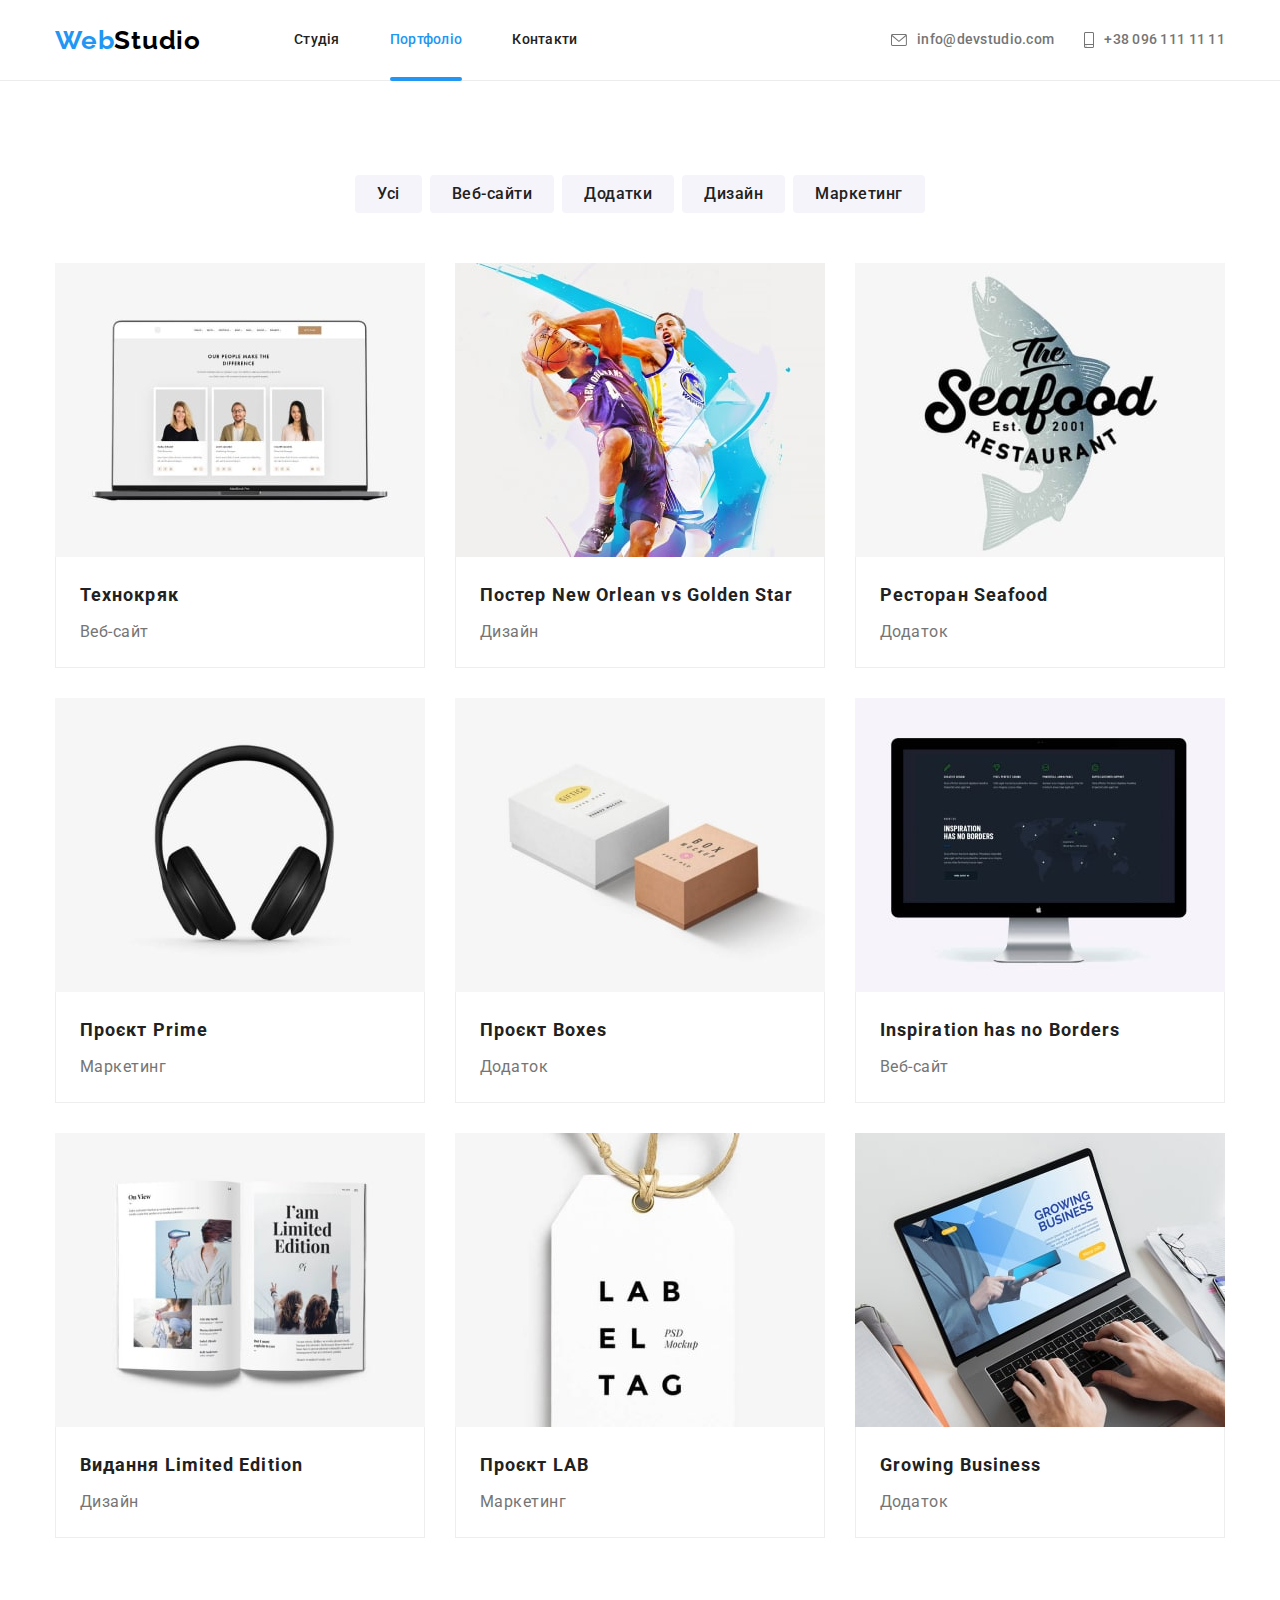
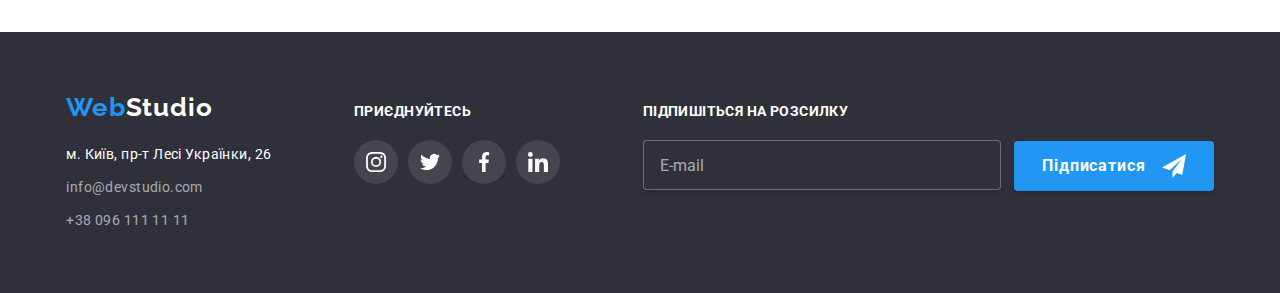
==== portfolio.html @ 4984b7df "Зроблена сторінка Портфоліо (не до кінця)" ====
<!DOCTYPE html>
<html lang="uk">
<head>
    <meta charset="UTF-8">
    <meta http-equiv="X-UA-Compatible" content="IE=edge">
    <meta name="viewport" content="width=device-width, initial-scale=1.0">
    <link rel="preconnect" href="https://fonts.googleapis.com">
    <link rel="preconnect" href="https://fonts.gstatic.com" crossorigin>
    <link href="https://fonts.googleapis.com/css2?family=Raleway:wght@700&family=Roboto:wght@400;500;700;900&display=swap" rel="stylesheet">
    <!-- <link rel="stylesheet" href="https://cdnjs.cloudflare.com/ajax/libs/modern-normalize/1.0.0/modern-normalize.min.css" /> -->
    <link rel="stylesheet" href="./css/main.min.css" />
    <title>Портфоліо</title>
</head>
<body>
    <!-- шапка сторінки -->
    <header class="header">
        <div class="container header-spacebetween">
            <nav class="header-nav">
                <!-- логотип -->
                <a href="./index.html" class="header-logo"><span class="header-logo__color">Web</span>Studio</a>
                <!-- навігація на інші сторінки -->
                <ul class="header-menu"> 
                    <li class="header-menu__item"><a href="./index.html" class="header-menu__link">Студія</a></li>
                    <li class="header-menu__item"><a href="./portfolio.html" class="header-menu__link header-menu__link--current">Портфоліо</a></li>
                    <li class="header-menu__item"><a href="#" class="header-menu__link">Контакти</a></li>
                </ul>          
            </nav>
            <!-- контакти -->
            <ul class="header-contacts">
                <li class="header-contacts__item"><a href="mailto:info@devstudio.com" class="header-contacts__link">
                    <svg class="header-contacts__logo" width="16" height="12">
                        <use href="./images/icons.svg#icon-envelope"></use>
                    </svg>info@devstudio.com</a>
                </li>
                <li class="header-contacts__item"><a href="tel:+380961111111" class="header-contacts__link">
                    <svg class="header-contacts__logo" width="10" height="16">
                        <use href="./images/icons.svg#icon-smartphone"></use>
                    </svg>+38 096 111 11 11</a></li>
            </ul>
        </div>
    </header>
    <!-- контент сторінки -->
    <main>
        <section class="section">
            <div class="container">
                <h1 class="section-title visually-hidden">Портфоліо</h1>
                <!-- фільтр -->
                <ul class="filtr">
                    <li class="filtr__item"><button type="button" class="filtr__button">Усі</button></li>
                    <li class="filtr__item"><button type="button" class="filtr__button">Веб-сайти</button></li>
                    <li class="filtr__item"><button type="button" class="filtr__button">Додатки</button></li>
                    <li class="filtr__item"><button type="button" class="filtr__button">Дизайн</button></li>
                    <li class="filtr__item"><button type="button" class="filtr__button">Маркетинг</button></li>
                </ul>
                <!-- список робіт -->
                <ul class="products">
                    <li class="products-item">
                        <article class="products-box">
                            <a href="#" class="products-box__link">
                                <div class="products-box__thumb">
                                    <p class="products-box__text">Ресурс пропонує комплексні пропозиції з різним рівнем функціоналу та сервісів. Все це дозволить відвідувачу отримати вичерпні відомості про компанію чи приватну особу.</p>
                                    <img src="./images/portf-01.jpg" alt="ноутбук з відкритим сайтом" width="450" />
                                </div>
                                <div class="products-box__name">
                                    <h2 class="products-box__title">Технокряк</h2>
                                    <p class="products-box__subtitle">Веб-сайт</p>
                                </div>
                            </a>
                        </article>  
                    </li>
                    <li class="products">
                        <article class="products-box">
                            <a href="#" class="products-box__link">
                                <div class="products-box__thumb">
                                    <p class="products-box__text">Ресурс пропонує комплексні пропозиції з різним рівнем функціоналу та сервісів. Все це дозволить відвідувачу отримати вичерпні відомості про компанію чи приватну особу.</p>                                
                                    <img src="./images/portf-02.jpg" alt="баскетболісти" width="450" />
                                </div>                                
                                <div class="products-box__name">
                                    <h2 class="products-box__title">Постер <span lang="en">New Orlean vs Golden Star</span></h2>
                                    <p class="products-box__subtitle">Дизайн</p>
                                </div>
                            </a>
                        </article>    
                    </li>
                    <li class="products">
                        <article class="products-box">
                            <a href="#" class="products-box__link">
                                <div class="products-box__thumb">
                                    <p class="products-box__text">Ресурс пропонує комплексні пропозиції з різним рівнем функціоналу та сервісів. Все це дозволить відвідувачу отримати вичерпні відомості про компанію чи приватну особу.</p>                                
                                    <img src="./images/portf-03.jpg" alt="логотип форми риби" width="450" />
                                </div>                                
                                <div class="products-box__name">
                                    <h2 class="products-box__title">Ресторан <span lang="en">Seafood</span></h2>
                                    <p class="products-box__subtitle">Додаток</p>
                                </div>
                            </a>
                        </article>    
                    </li>
                    <li class="products">
                        <article class="products-box">
                            <a href="#" class="products-box__link">
                                <div class="products-box__thumb">
                                    <p class="products-box__text">Ресурс пропонує комплексні пропозиції з різним рівнем функціоналу та сервісів. Все це дозволить відвідувачу отримати вичерпні відомості про компанію чи приватну особу.</p>                                
                                    <img src="./images/portf-04.jpg" alt="навушники" width="450" />
                                </div>                                
                                <div class="products-box__name">
                                    <h2 class="products-box__title">Проєкт <span lang="en">Prime</span></h2>
                                    <p class="products-box__subtitle">Маркетинг</p>
                                </div>
                            </a>
                        </article>    
                    </li>
                    <li class="products">
                        <article class="products-box">
                            <a href="#" class="products-box__link">
                                <div class="products-box__thumb">
                                    <p class="products-box__text">Ресурс пропонує комплексні пропозиції з різним рівнем функціоналу та сервісів. Все це дозволить відвідувачу отримати вичерпні відомості про компанію чи приватну особу.</p>                                
                                    <img src="./images/portf-05.jpg" alt="дві коробки" width="450" />
                                </div>                                
                                <div class="products-box__name">
                                    <h2 class="products-box__title">Проєкт <span lang="en">Boxes</span></h2>
                                    <p class="products-box__subtitle">Додаток</p>
                                </div>
                            </a>
                        </article>    
                    </li>
                    <li class="products">
                        <article class="products-box">
                            <a href="#" class="products-box__link">
                                <div class="products-box__thumb">
                                    <p class="products-box__text">Ресурс пропонує комплексні пропозиції з різним рівнем функціоналу та сервісів. Все це дозволить відвідувачу отримати вичерпні відомості про компанію чи приватну особу.</p>                                
                                    <img src="./images/portf-06.jpg" alt="монітор з відкритим сайтом" width="450" />
                                </div>                                
                                <div class="products-box__name">
                                    <h2 class="products-box__title" lang="en">Inspiration has no Borders</h2>
                                    <p class="products-box__subtitle">Веб-сайт</p>
                                </div>
                            </a>
                        </article>    
                    </li>
                    <li class="products">
                        <article class="products-box">
                            <a href="#" class="products-box__link">
                                <div class="products-box__thumb">
                                    <p class="products-box__text">Ресурс пропонує комплексні пропозиції з різним рівнем функціоналу та сервісів. Все це дозволить відвідувачу отримати вичерпні відомості про компанію чи приватну особу.</p>                                
                                    <img src="./images/portf-07.jpg" alt="журнал" width="450" />
                                </div>                                
                                <div class="products-box__name">
                                    <h2 class="products-box__title">Видання <span lang="en">Limited Edition</span></h2>
                                    <p class="products-box__subtitle">Дизайн</p>
                                </div>
                            </a>
                        </article>    
                    </li>
                    <li class="products">
                        <article class="products-box">
                            <a href="#" class="products-box__link">
                                <div class="products-box__thumb">
                                    <p class="products-box__text">Ресурс пропонує комплексні пропозиції з різним рівнем функціоналу та сервісів. Все це дозволить відвідувачу отримати вичерпні відомості про компанію чи приватну особу.</p>                                
                                    <img src="./images/portf-08.jpg" alt="бірка" width="450" />
                                </div>                                
                                <div class="products-box__name">
                                    <h2 class="products-box__title">Проєкт <span lang="en">LAB</span></h2>
                                    <p class="products-box__subtitle">Маркетинг</p>
                                </div>
                            </a>
                        </article>    
                    </li>
                    <li class="products">
                        <article class="products-box">
                            <a href="#" class="products-box__link">
                                <div class="products-box__thumb">
                                    <p class="products-box__text">Ресурс пропонує комплексні пропозиції з різним рівнем функціоналу та сервісів. Все це дозволить відвідувачу отримати вичерпні відомості про компанію чи приватну особу.</p>                                
                                    <img src="./images/portf-09.jpg" alt="руки друкують на ноутбуці" width="450" />
                                </div>                                
                                <div class="products-box__name">
                                    <h2 class="products-box__title" lang="en">Growing Business</h2>
                                    <p class="products-box__subtitle">Додаток</p>
                                </div>
                            </a>
                        </article>    
                    </li>
                </ul>
            </div>
        </section>
    </main>
    <!-- підвал сторінки -->
    <footer class="footer">
        <div class="container footer-position">
            <div class="footer-one">
                <a href="./index.html" class="footer-logo"><span class="footer-logo__color">Web</span>Studio</a>
                <address class="footer-contacts">
                    <ul class="footer-contacts__list">
                        <li class="footer-contacts__item"><a href="https://goo.gl/maps/CPtrU1FHBa2aNyZL9" target="_blank" rel="noopener noreferrer nofollow" class="footer-contacts__link footer-contacts__link--color1">м. Київ, пр-т Лесі Українки, 26</a></li>
                        <li class="footer-contacts__item"><a href="mailto:info@devstudio.com" class="footer-contacts__link footer-contacts__link--color2">info@devstudio.com</a></li>
                        <li class="footer-contacts__item"><a href="tel:+380961111111" class="footer-contacts__link footer-contacts__link--color2">+38 096 111 11 11</a></li>
                    </ul>
                </address>
            </div>
            <div class="footer-two">
                <p class="footer-title">Приєднуйтесь</p>
                <ul class="footer-socialnet">
                    <li>
                        <a href="#" class="footer-socialnet__link">
                            <svg class="socialnet__logo" width="20" height="20">
                                <use href="./images/icons.svg#icon-instagram"></use>
                            </svg>
                        </a> 
                    </li>
                    <li>
                        <a href="#" class="footer-socialnet__link">
                            <svg class="socialnet__logo" width="20" height="20">
                                <use href="./images/icons.svg#icon-twitter"></use>
                            </svg>
                        </a> 
                    </li>
                    <li>
                        <a href="#" class="footer-socialnet__link">
                            <svg class="socialnet__logo" width="20" height="20">
                                <use href="./images/icons.svg#icon-facebook"></use>
                            </svg>
                        </a> 
                    </li>
                    <li>
                        <a href="#" class="footer-socialnet__link">
                            <svg class="socialnet__logo" width="20" height="20">
                                <use href="./images/icons.svg#icon-linkedin"></use>
                            </svg>
                        </a> 
                    </li>
                </ul>
            </div>
            <div class="footer-three">
                <form name="signap-form" class="footer-form">
                    <label for="user-email" class="footer-title">Підпишіться на розсилку</label>
                    <input type="email" placeholder="E-mail" name="email" id="user-email" class="footer-form__input">      
                    <button type="submit" class="footer-form__button">Підписатися
                        <svg class="footer-form__logo" width="24" height="24">
                             <use href="./images/icons.svg#icon-icon-send"></use>
                         </svg>
                    </button>
                </form>
            </div>
        </div>
    </footer>
</body>
</html>
---- css/main.min.css ----
/*! modern-normalize v1.1.0 | MIT License | https://github.com/sindresorhus/modern-normalize */*,::before,::after{-webkit-box-sizing:border-box;box-sizing:border-box}html{line-height:1.15;-webkit-text-size-adjust:100%;-moz-tab-size:4;-o-tab-size:4;tab-size:4}body{margin:0;font-family:system-ui,-apple-system,"Segoe UI",Roboto,Helvetica,Arial,sans-serif,"Apple Color Emoji","Segoe UI Emoji"}hr{height:0;color:inherit}abbr[title]{-webkit-text-decoration:underline dotted;text-decoration:underline dotted}b,strong{font-weight:bolder}code,kbd,samp,pre{font-family:ui-monospace,SFMono-Regular,Consolas,"Liberation Mono",Menlo,monospace;font-size:1em}small{font-size:80%}sub,sup{font-size:75%;line-height:0;position:relative;vertical-align:baseline}sub{bottom:-0.25em}sup{top:-0.5em}table{text-indent:0;border-color:inherit}button,input,optgroup,select,textarea{font-family:inherit;font-size:100%;line-height:1.15;margin:0}button,select{text-transform:none}button,[type=button],[type=reset],[type=submit]{-webkit-appearance:button}::-moz-focus-inner{border-style:none;padding:0}:-moz-focusring{outline:1px dotted ButtonText}:-moz-ui-invalid{box-shadow:none}legend{padding:0}progress{vertical-align:baseline}::-webkit-inner-spin-button,::-webkit-outer-spin-button{height:auto}[type=search]{-webkit-appearance:textfield;outline-offset:-2px}::-webkit-search-decoration{-webkit-appearance:none}::-webkit-file-upload-button{-webkit-appearance:button;font:inherit}summary{display:list-item}html{-webkit-box-sizing:border-box;box-sizing:border-box}*,*::before,*::after{-webkit-box-sizing:inherit;box-sizing:inherit}body{font-family:"Roboto",sans-serif;background-color:#fff;color:#757575}ul{list-style:none}a{text-decoration:none}p,h1,h2,h3,h4,h5,h6{margin:0}ul,ol{margin:0;padding-left:0}img{display:block;max-width:100%}.container{margin:0 auto;padding:0 15px}@media screen and (min-width: 480px){.container{width:480px}}@media screen and (min-width: 768px){.container{width:768px}}@media screen and (min-width: 1200px){.container{width:1200px}}@media screen and (min-width: 480px){.section-withoutname{padding-top:60px;padding-bottom:60px}}@media screen and (min-width: 768px){.section-withoutname{padding-top:60px;padding-bottom:60px}}@media screen and (min-width: 1200px){.section-withoutname{padding-top:94px;padding-bottom:0px}}@media screen and (max-width: 767px){.section{padding:60px 0}}@media screen and (min-width: 768px){.section{padding:60px 0}}@media screen and (min-width: 1200px){.section{padding:94px 0}}@media screen and (max-width: 1199px){.section.mobile-hidden{padding:0px}}@media screen and (min-width: 1200px){.section.mobile-hidden{padding:94px 0}}.section-color{background-color:#f5f4fa}.section-title{font-style:normal;font-weight:700;font-size:36px;line-height:1.17;text-align:center;letter-spacing:.03em;color:#212121;margin-bottom:50px;margin-top:0;padding:0}@media screen and (min-width: 480px){.position-list{display:-webkit-box;display:-ms-flexbox;display:flex;gap:30px;-ms-flex-wrap:wrap;flex-wrap:wrap;-webkit-box-pack:center;-ms-flex-pack:center;justify-content:center}}@media screen and (min-width: 768px){.position-list{display:-webkit-box;display:-ms-flexbox;display:flex;gap:30px;-ms-flex-wrap:wrap;flex-wrap:wrap;-webkit-box-pack:center;-ms-flex-pack:center;justify-content:center}}@media screen and (min-width: 1200px){.position-list{display:-webkit-box;display:-ms-flexbox;display:flex;gap:30px;-ms-flex-wrap:wrap;flex-wrap:wrap;-webkit-box-pack:center;-ms-flex-pack:center;justify-content:center}}@media screen and (max-width: 1199px){.position-list.mobile-hidden{display:none;padding:0}}@media screen and (max-width: 1199px){.section-title.mobile-hidden{position:absolute;white-space:nowrap;height:1px;width:1px;border:0;overflow:hidden;clip:rect(0 0 0 0);padding:0;margin:-1px;-webkit-clip-path:inset(50%);clip-path:inset(50%)}}.header{border-bottom-width:1px;border-bottom-style:solid;border-bottom-color:#ececec}.header-spacebetween{display:-webkit-box;display:-ms-flexbox;display:flex;-webkit-box-align:center;-ms-flex-align:center;align-items:center;-webkit-box-pack:justify;-ms-flex-pack:justify;justify-content:space-between}.header-nav{display:-webkit-box;display:-ms-flexbox;display:flex;-webkit-box-align:center;-ms-flex-align:center;align-items:center}.header-logo{font-family:"Raleway",sans-serif;font-style:normal;font-weight:700;font-size:26px;line-height:1.19;letter-spacing:.03em;color:#000;margin-right:93px}.header-logo__color{color:#2196f3}.header-menu{display:-webkit-box;display:-ms-flexbox;display:flex;-webkit-box-align:center;-ms-flex-align:center;align-items:center;gap:50px}.header-menu__item{display:block;position:relative}.header-menu__link{display:block;font-style:normal;font-weight:500;font-size:14px;line-height:1.14;letter-spacing:.02em;padding-top:32px;padding-bottom:32px;-webkit-transition-property:color;transition-property:color;-webkit-transition-duration:250ms;transition-duration:250ms;-webkit-transition-timing-function:cubic-bezier(0.4, 0, 0.2, 1);transition-timing-function:cubic-bezier(0.4, 0, 0.2, 1);color:#212121}.header-menu__link:hover,.header-menu__link:focus{color:#2196f3}.header-menu__link--current{color:#2196f3}.header-menu__link--current::after{content:"";position:absolute;display:block;width:100%;height:4px;background-color:#2196f3;border-radius:2px;bottom:-1px}.header .header-contacts{display:-webkit-box;display:-ms-flexbox;display:flex;gap:30px}.header .header-contacts__link{display:-webkit-box;display:-ms-flexbox;display:flex;-webkit-box-align:center;-ms-flex-align:center;align-items:center;padding:32px 0;font-weight:500;font-size:14px;line-height:1.14;letter-spacing:.02em;color:#757575;fill:#757575}.header .header-contacts__link:hover,.header .header-contacts__link:focus{color:#2196f3;fill:#2196f3}.header .header-contacts__logo{fill:currentColor;margin-right:10px;-webkit-transition-property:fill;transition-property:fill;-webkit-transition-duration:250ms;transition-duration:250ms;-webkit-transition-timing-function:cubic-bezier(0.4, 0, 0.2, 1);transition-timing-function:cubic-bezier(0.4, 0, 0.2, 1)}.hero-overlay{max-width:1600px;margin-left:auto;margin-right:auto;background-image:-webkit-gradient(linear, left top, right top, from(rgba(47, 48, 58, 0.4)), to(rgba(47, 48, 58, 0.4))),url(../images/hero.jpg);background-image:linear-gradient(to right, rgba(47, 48, 58, 0.4), rgba(47, 48, 58, 0.4)),url(../images/hero.jpg);background-color:#c4c4c4;background-size:cover}.hero{max-width:696px;margin:0 auto;text-align:center;padding:200px 15px}.hero-title{font-style:normal;font-weight:900;font-size:44px;line-height:1.36;letter-spacing:.06em;text-transform:uppercase;color:#fff;margin:0px 0px 30px 0px}.hero-button{font-style:normal;font-weight:700;font-size:16px;line-height:1.88;text-align:center;letter-spacing:.06em;background-color:#2196f3;color:#fff;padding:10px 32px;-webkit-box-shadow:0px 4px 4px rgba(0,0,0,.15);box-shadow:0px 4px 4px rgba(0,0,0,.15);-webkit-transition-property:background-color;transition-property:background-color;-webkit-transition-duration:time-250;transition-duration:time-250;-webkit-transition-timing-function:cubic-bezier(0.4, 0, 0.2, 1);transition-timing-function:cubic-bezier(0.4, 0, 0.2, 1)}.hero-button:hover,.hero-button:focus{background-color:#188ce8}.hero-button{font-family:inherit;cursor:pointer;border:rgba(0,0,0,0);border-radius:4px}.visually-hidden{position:absolute;white-space:nowrap;height:1px;width:1px;border:0;overflow:hidden;clip:rect(0 0 0 0);padding:0;margin:-1px;-webkit-clip-path:inset(50%);clip-path:inset(50%)}.advantages-box{background-color:#f5f4fa;height:120px;border-radius:4px;margin-bottom:30px;-webkit-box-pack:center;-ms-flex-pack:center;justify-content:center;-webkit-box-align:center;-ms-flex-align:center;align-items:center}@media screen and (min-width: 480px){.advantages-box{display:-webkit-box;display:-ms-flexbox;display:flex;width:450px;text-align:center}}@media screen and (min-width: 768px){.advantages-box{display:-webkit-box;display:-ms-flexbox;display:flex;margin-right:auto;margin-left:auto;width:354px}}@media screen and (min-width: 1200px){.advantages-box{display:-webkit-box;display:-ms-flexbox;display:flex;margin-right:auto;margin-left:auto;width:270px}}.advantages-title{font-style:normal;font-weight:700;font-size:14px;line-height:1.14;letter-spacing:.03em;text-transform:uppercase;color:#212121;padding:0;margin-top:0;margin-bottom:10px}@media screen and (min-width: 480px){.advantages-title{text-align:center}}@media screen and (min-width: 768px){.advantages-title{text-align:left}}.advantages-paragraph{font-size:14px;line-height:1.71;letter-spacing:.03em;color:#757575}@media screen and (min-width: 480px){.advantages-paragraph{margin-right:auto;margin-left:auto;max-width:450px}}@media screen and (min-width: 768px){.advantages-paragraph{margin-right:auto;margin-left:auto;max-width:354px}}@media screen and (min-width: 1200px){.advantages-paragraph{margin-right:auto;margin-left:auto;max-width:270px}}.product{position:relative}.product-thumb{display:-webkit-box;display:-ms-flexbox;display:flex;-webkit-box-pack:center;-ms-flex-pack:center;justify-content:center;-webkit-box-align:center;-ms-flex-align:center;align-items:center;position:absolute;bottom:0;width:100%;height:70px;background-color:rgba(47,48,58,.8)}.product-name{position:absolute;font-weight:700;font-size:14px;line-height:1.14;letter-spacing:.03em;text-transform:uppercase;color:#fff}.socialnet-card{background-color:#fff;border-radius:0 0 4px 4px;-webkit-box-shadow:0px 1px 3px rgba(0,0,0,.12),0px 1px 1px rgba(0,0,0,.14),0px 2px 1px rgba(0,0,0,.2);box-shadow:0px 1px 3px rgba(0,0,0,.12),0px 1px 1px rgba(0,0,0,.14),0px 2px 1px rgba(0,0,0,.2)}@media screen and (min-width: 480px){.socialnet-card{width:450px;height:622px}.socialnet-card:not(:last-child){margin-bottom:30px}}@media screen and (min-width: 768px){.socialnet-card{width:354px;height:536px}.socialnet-card:not(:last-child){margin-bottom:0px}}@media screen and (min-width: 1200px){.socialnet-card{width:270px;height:428px}}.socialnet-card .socialnet{padding:30px 0}.socialnet-card .socialnet-name{font-style:normal;font-weight:500;font-size:16px;line-height:1.19;text-align:center;letter-spacing:.03em;color:#212121;margin-bottom:10px}.socialnet-card .socialnet-subname{font-size:16px;line-height:1.19;text-align:center;letter-spacing:.03em;color:#757575;margin-bottom:16px}.socialnet-card .socialnet__list{display:-webkit-box;display:-ms-flexbox;display:flex;gap:10px;-webkit-box-pack:center;-ms-flex-pack:center;justify-content:center}.socialnet-card .socialnet__link{display:-webkit-box;display:-ms-flexbox;display:flex;width:44px;height:44px;background-color:rgba(255,255,255,.1);border-radius:50%;fill:#afb1b8;-webkit-box-pack:center;-ms-flex-pack:center;justify-content:center;-webkit-box-align:center;-ms-flex-align:center;align-items:center;-webkit-transition-property:background-color,fill;transition-property:background-color,fill;-webkit-transition-duration:250ms;transition-duration:250ms;-webkit-transition-timing-function:cubic-bezier(0.4, 0, 0.2, 1);transition-timing-function:cubic-bezier(0.4, 0, 0.2, 1)}.socialnet-card .socialnet__link:hover,.socialnet-card .socialnet__link:focus{background-color:#2196f3;fill:#fff}.socialnet-card .socialnet__logo{color:currentColor}.client__link{border:1px solid #afb1b8;border-radius:4px;height:92px;fill:#afb1b8;-webkit-box-pack:center;-ms-flex-pack:center;justify-content:center;-webkit-box-align:center;-ms-flex-align:center;align-items:center;-webkit-transition-property:border-color,fill;transition-property:border-color,fill;-webkit-transition-duration:250ms;transition-duration:250ms;-webkit-transition-timing-function:cubic-bezier(0.4, 0, 0.2, 1);transition-timing-function:cubic-bezier(0.4, 0, 0.2, 1)}.client__link:hover,.client__link:focus{border-color:#2196f3;fill:#2196f3}@media screen and (max-width: 767px){.client__link{display:-webkit-box;display:-ms-flexbox;display:flex;min-width:210px}}@media screen and (min-width: 768px){.client__link{display:-webkit-box;display:-ms-flexbox;display:flex;min-width:226px}}@media screen and (min-width: 1200px){.client__link{min-width:170px}}.client__logo{color:currentColor}.backdrop{position:fixed;top:0;left:0;width:100%;height:100%;background-color:rgba(0,0,0,.2);opacity:1;visibility:visible;-webkit-transition:opacity 250ms cubic-bezier(0.4, 0, 0.2, 1),visibility 250ms cubic-bezier(0.4, 0, 0.2, 1);transition:opacity 250ms cubic-bezier(0.4, 0, 0.2, 1),visibility 250ms cubic-bezier(0.4, 0, 0.2, 1)}.backdrop.is-hidden{opacity:0;pointer-events:none;visibility:hidden}.modal-window{position:absolute;top:50%;left:50%;-webkit-transform:translate(-50%, -50%) scale(1);transform:translate(-50%, -50%) scale(1);-webkit-transition:-webkit-transform 250ms cubic-bezier(0.4, 0, 0.2, 1);transition:-webkit-transform 250ms cubic-bezier(0.4, 0, 0.2, 1);transition:transform 250ms cubic-bezier(0.4, 0, 0.2, 1);transition:transform 250ms cubic-bezier(0.4, 0, 0.2, 1), -webkit-transform 250ms cubic-bezier(0.4, 0, 0.2, 1);min-width:528px;min-height:581px;border-radius:4px;padding:40px;background-color:#fff;-webkit-box-shadow:0px 1px 3px rgba(0,0,0,.12),0px 1px 1px rgba(0,0,0,.14),0px 2px 1px rgba(0,0,0,.2);box-shadow:0px 1px 3px rgba(0,0,0,.12),0px 1px 1px rgba(0,0,0,.14),0px 2px 1px rgba(0,0,0,.2)}.backdrop.is-hidden .modal-window{-webkit-transform:translate(-50%, -50%) scale(0.9);transform:translate(-50%, -50%) scale(0.9)}.modal-closebutton{display:-webkit-box;display:-ms-flexbox;display:flex;-webkit-box-align:center;-ms-flex-align:center;align-items:center;-webkit-box-pack:center;-ms-flex-pack:center;justify-content:center;position:absolute;border-radius:50%;width:30px;height:30px;top:8px;right:8px;padding:0;cursor:pointer;border:1px solid rgba(0,0,0,.1);background-color:rgba(0,0,0,0)}.modal-closebutton__img{display:block;fill:#000;-webkit-transition-property:fill;transition-property:fill;-webkit-transition-duration:250ms;transition-duration:250ms;-webkit-transition-timing-function:cubic-bezier(0.4, 0, 0.2, 1);transition-timing-function:cubic-bezier(0.4, 0, 0.2, 1)}.modal-closebutton:hover .modal-closebutton__img,.modal-closebutton:focus .modal-closebutton__img{fill:#2196f3}.modal-window__name{display:block;font-size:20px;line-height:1.15;text-align:center;letter-spacing:.03em;color:#212121}.modal-form{margin-top:12px;display:block}.modal-form__field{position:relative;display:-webkit-box;display:-ms-flexbox;display:flex;-webkit-box-orient:vertical;-webkit-box-direction:normal;-ms-flex-direction:column;flex-direction:column;gap:4px}.modal-form__field--text{margin-bottom:10px}.modal-form__field--textarea{margin-bottom:20px}.modal-form__field--check{margin-top:20px;position:absolute;white-space:nowrap;height:1px;width:1px;border:0;overflow:hidden;clip:rect(0 0 0 0);padding:0;margin:-1px;-webkit-clip-path:inset(50%);clip-path:inset(50%)}.modal-form__label{font-size:12px;line-height:1.17;letter-spacing:.01em}.modal-form__label--check{display:-webkit-box;display:-ms-flexbox;display:flex;-webkit-box-align:center;-ms-flex-align:center;align-items:center;font-size:14px;line-height:1.71;letter-spacing:.03em;color:#757575}.modal-form__input{display:block;width:448px;height:40px;border-radius:4px;border:1px solid rgba(33,33,33,.2);padding:14px 16px 14px 42px;outline:none;-webkit-transition-property:border-color;transition-property:border-color;-webkit-transition-duration:250ms;transition-duration:250ms;-webkit-transition-timing-function:cubic-bezier(0.4, 0, 0.2, 1);transition-timing-function:cubic-bezier(0.4, 0, 0.2, 1)}.modal-form__input:focus{border-color:#2196f3}.modal-form__logo{position:absolute;top:calc(8px + 50%);left:15px;-webkit-transform:translateY(-50%);transform:translateY(-50%);fill:#212121;-webkit-transition-property:fill;transition-property:fill;-webkit-transition-duration:250ms;transition-duration:250ms;-webkit-transition-timing-function:cubic-bezier(0.4, 0, 0.2, 1);transition-timing-function:cubic-bezier(0.4, 0, 0.2, 1)}.modal-form__logo--check{display:inline-block;margin-left:12px;margin-right:8px;background-color:#fff;border:2px solid #212121;border-radius:2px;cursor:pointer;-webkit-transition-property:background-color;transition-property:background-color;-webkit-transition-duration:250ms;transition-duration:250ms;-webkit-transition-timing-function:cubic-bezier(0.4, 0, 0.2, 1);transition-timing-function:cubic-bezier(0.4, 0, 0.2, 1)}.modal-form__input:focus+.modal-form__logo{fill:#2196f3}.modal-form__textarea{font-size:12px;line-height:1.17;letter-spacing:.01em;height:120px;resize:none;border-radius:4px;border:1px solid rgba(33,33,33,.2);padding:12px 16px;outline:none;-webkit-transition-property:border-color;transition-property:border-color;-webkit-transition-duration:250ms;transition-duration:250ms;-webkit-transition-timing-function:cubic-bezier(0.4, 0, 0.2, 1);transition-timing-function:cubic-bezier(0.4, 0, 0.2, 1)}.modal-form__textarea:focus{border-color:#2196f3}.modal-form__textarea::-webkit-input-placeholder{color:rgba(117,117,117,.5);font-size:12px;line-height:14px;letter-spacing:.01em}.modal-form__textarea::-moz-placeholder{color:rgba(117,117,117,.5);font-size:12px;line-height:14px;letter-spacing:.01em}.modal-form__textarea:-ms-input-placeholder{color:rgba(117,117,117,.5);font-size:12px;line-height:14px;letter-spacing:.01em}.modal-form__textarea::-ms-input-placeholder{color:rgba(117,117,117,.5);font-size:12px;line-height:14px;letter-spacing:.01em}.modal-form__textarea::placeholder{color:rgba(117,117,117,.5);font-size:12px;line-height:14px;letter-spacing:.01em}.modal-form__field--check:checked+.modal-form__logo--check{display:inline-block;margin-left:12px;margin-right:8px;background-color:#2196f3;border-radius:2px;border-color:#2196f3}.modal-form__link{color:#2196f3;-webkit-text-decoration:underline 1px;text-decoration:underline 1px}.modal-form__button{display:block;margin-top:30px;margin-left:auto;margin-right:auto;font-size:16px;line-height:1.88;-webkit-box-align:center;-ms-flex-align:center;align-items:center;text-align:center;letter-spacing:.06em;padding:0;width:200px;height:50px;background-color:#2196f3;border-radius:4px;-webkit-box-shadow:0px 4px 4px rgba(0,0,0,.15);box-shadow:0px 4px 4px rgba(0,0,0,.15);color:#fff;border-color:rgba(0,0,0,0);-webkit-transition-property:background-color;transition-property:background-color;-webkit-transition-duration:250ms;transition-duration:250ms;-webkit-transition-timing-function:cubic-bezier(0.4, 0, 0.2, 1);transition-timing-function:cubic-bezier(0.4, 0, 0.2, 1)}.modal-form__button:hover,.modal-form__button:focus{background-color:#188ce8;cursor:pointer}.filtr{display:-webkit-box;display:-ms-flexbox;display:flex;gap:8px}@media screen and (min-width: 480px){.filtr{-ms-flex-wrap:wrap;flex-wrap:wrap;-webkit-box-pack:start;-ms-flex-pack:start;justify-content:flex-start;margin-bottom:40px;row-gap:15px}}@media screen and (min-width: 768px){.filtr{-ms-flex-wrap:nowrap;flex-wrap:nowrap;-webkit-box-pack:center;-ms-flex-pack:center;justify-content:center;margin-bottom:30px;row-gap:0}}@media screen and (min-width: 768px){.filtr{margin-bottom:50px}}.filtr__button{font-style:normal;font-weight:500;font-size:16px;line-height:1.62;text-align:center;letter-spacing:.03em;background-color:#f5f4fa;color:#212121;padding:6px 22px;-webkit-transition-property:color,background-color,-webkit-box-shadow;transition-property:color,background-color,-webkit-box-shadow;transition-property:color,background-color,box-shadow;transition-property:color,background-color,box-shadow,-webkit-box-shadow;-webkit-transition-duration:250ms;transition-duration:250ms;-webkit-transition-timing-function:cubic-bezier(0.4, 0, 0.2, 1);transition-timing-function:cubic-bezier(0.4, 0, 0.2, 1)}.filtr__button:hover,.filtr__button:focus{background-color:#2196f3;color:#fff;-webkit-box-shadow:0px 3px 1px rgba(0,0,0,.1),0px 1px 2px rgba(0,0,0,.08),0px 2px 2px rgba(0,0,0,.12);box-shadow:0px 3px 1px rgba(0,0,0,.1),0px 1px 2px rgba(0,0,0,.08),0px 2px 2px rgba(0,0,0,.12)}.filtr__button{font-family:inherit;cursor:pointer;border:rgba(0,0,0,0);border-radius:4px}.products{display:-webkit-box;display:-ms-flexbox;display:flex;-ms-flex-wrap:wrap;flex-wrap:wrap;gap:30px}@media screen and (min-width: 768px){.products-item{-ms-flex-preferred-size:calc((100% - 60px)/2);flex-basis:calc((100% - 60px)/2)}.products-item:nth-child(2n){margin-right:0}}@media screen and (min-width: 1200px){.products-item{-ms-flex-preferred-size:calc((100% - 90px)/3);flex-basis:calc((100% - 90px)/3)}.products-item:nth-child(3n){margin-right:0}}.products-box__link{display:block;position:relative;-webkit-transition-property:-webkit-box-shadow;transition-property:-webkit-box-shadow;transition-property:box-shadow;transition-property:box-shadow, -webkit-box-shadow;-webkit-transition-duration:250ms;transition-duration:250ms;-webkit-transition-timing-function:cubic-bezier(0.4, 0, 0.2, 1);transition-timing-function:cubic-bezier(0.4, 0, 0.2, 1)}@media screen and (min-width: 480px){.products-box__link{width:450px}}@media screen and (min-width: 768px){.products-box__link{width:354px}}@media screen and (min-width: 1200px){.products-box__link{width:370px}}.products-box__link:hover,.products-box__link:focus{-webkit-box-shadow:0px 1px 1px rgba(0,0,0,.12),0px 4px 4px rgba(0,0,0,.06),1px 4px 6px rgba(0,0,0,.16);box-shadow:0px 1px 1px rgba(0,0,0,.12),0px 4px 4px rgba(0,0,0,.06),1px 4px 6px rgba(0,0,0,.16)}.products-box__link:hover .products-box__text,.products-box__link:focus .products-box__text{content:"";-webkit-transform:translateY(0%);transform:translateY(0%)}.products-box__thumb{display:block;position:relative;overflow:hidden}@media screen and (min-width: 480px){.products-box__thumb img{width:450px;height:294px}}.products-box__text{display:block;position:absolute;background-color:rgba(33,150,243,.9);width:450px;height:294px;font-size:18px;line-height:1.56;letter-spacing:.03em;color:#fff;-webkit-transform:translateY(100%);transform:translateY(100%);-webkit-transition-property:-webkit-transform;transition-property:-webkit-transform;transition-property:transform;transition-property:transform, -webkit-transform;-webkit-transition-duration:250ms;transition-duration:250ms;-webkit-transition-timing-function:cubic-bezier(0.4, 0, 0.2, 1);transition-timing-function:cubic-bezier(0.4, 0, 0.2, 1)}@media screen and (min-width: 480px){.products-box__text{width:450px;padding:77px 24px}}@media screen and (min-width: 768px){.products-box__text{width:354px;padding:49px 24px 77px}}@media screen and (min-width: 1200px){.products-box__text{width:370px;padding:63px 24px}}.products-box__name{padding:20px 24px;border-left:1px solid #eee;border-bottom:1px solid #eee;border-right:1px solid #eee}.products-box__title{font-style:normal;font-weight:700;font-size:18px;line-height:2;letter-spacing:.06em;color:#212121;margin-bottom:4px}.products-box__subtitle{font-style:normal;font-size:16px;line-height:1.88;letter-spacing:.03em;color:#757575}.footer{background-color:#2f303a;padding:60px 0}@media screen and (min-width: 1200px){.footer-position{display:-webkit-box;display:-ms-flexbox;display:flex;gap:93px;-webkit-box-align:baseline;-ms-flex-align:baseline;align-items:baseline}}@media screen and (min-width: 768px){.footer-position{display:-webkit-box;display:-ms-flexbox;display:flex;gap:60px;-ms-flex-pack:distribute;justify-content:space-around;-ms-flex-wrap:wrap;flex-wrap:wrap;-webkit-box-align:baseline;-ms-flex-align:baseline;align-items:baseline}}@media screen and (min-width: 480px){.footer-one{text-align:center;margin-bottom:60px}}@media screen and (min-width: 768px){.footer-one{text-align:center;margin-bottom:0px}}@media screen and (min-width: 1200px){.footer-one{text-align:left}}.footer-logo{display:inline-block;font-family:"Raleway",sans-serif;font-style:normal;font-weight:700;font-size:26px;line-height:1.19;letter-spacing:.03em;color:#fff;margin-bottom:20px}.footer-logo__color{color:#2196f3}.footer-contacts__item:not(:last-child){margin-bottom:9px}.footer-contacts__link{font-style:normal;font-size:14px;line-height:1.71;letter-spacing:.03em;-webkit-transition-property:color;transition-property:color;-webkit-transition-duration:250ms;transition-duration:250ms;-webkit-transition-timing-function:cubic-bezier(0.4, 0, 0.2, 1);transition-timing-function:cubic-bezier(0.4, 0, 0.2, 1)}.footer-contacts__link--color1{color:#fff}.footer-contacts__link--color2{color:rgba(255,255,255,.6)}.footer-contacts__link:hover,.footer-contacts__link:focus{color:#2196f3}@media screen and (min-width: 480px){.footer-two{text-align:center;margin-bottom:60px}}@media screen and (min-width: 768px){.footer-two{text-align:center;margin-bottom:0px}}@media screen and (min-width: 1200px){.footer-two{text-align:left}}.footer-title{display:block;font-weight:700;font-size:14px;line-height:1.14;letter-spacing:.03em;text-transform:uppercase;color:#fff;margin-bottom:20px}.footer-socialnet{display:-webkit-box;display:-ms-flexbox;display:flex;gap:10px}@media screen and (min-width: 480px){.footer-socialnet{-webkit-box-pack:center;-ms-flex-pack:center;justify-content:center}}.footer-socialnet__link{display:-webkit-box;display:-ms-flexbox;display:flex;width:44px;height:44px;background-color:rgba(255,255,255,.1);fill:#fff;border-radius:50%;-webkit-box-pack:center;-ms-flex-pack:center;justify-content:center;-webkit-box-align:center;-ms-flex-align:center;align-items:center;-webkit-transition-property:background-color;transition-property:background-color;-webkit-transition-duration:250ms;transition-duration:250ms;-webkit-transition-timing-function:cubic-bezier(0.4, 0, 0.2, 1);transition-timing-function:cubic-bezier(0.4, 0, 0.2, 1)}.footer-socialnet__link:hover,.footer-socialnet__link:focus{background-color:#2196f3}@media screen and (min-width: 480px){.footer-three{text-align:center}}@media screen and (min-width: 768px){.footer-three{text-align:center}}@media screen and (min-width: 1200px){.footer-three{text-align:left}}.footer-form__input{padding:15px 16px;height:50px;border-radius:4px;border:1px solid rgba(255,255,255,.3);background-color:#2f303a;color:#fff;-webkit-box-shadow:0px 4px 4px rgba(0,0,0,.15);box-shadow:0px 4px 4px rgba(0,0,0,.15);outline:none;-webkit-transition-property:border-color;transition-property:border-color;-webkit-transition-duration:250ms;transition-duration:250ms;-webkit-transition-timing-function:cubic-bezier(0.4, 0, 0.2, 1);transition-timing-function:cubic-bezier(0.4, 0, 0.2, 1)}.footer-form__input::-webkit-input-placeholder{color:rgba(255,255,255,.6)}.footer-form__input::-moz-placeholder{color:rgba(255,255,255,.6)}.footer-form__input:-ms-input-placeholder{color:rgba(255,255,255,.6)}.footer-form__input::-ms-input-placeholder{color:rgba(255,255,255,.6)}.footer-form__input::placeholder{color:rgba(255,255,255,.6)}.footer-form__input:focus{border-color:#2196f3}@media screen and (min-width: 480px){.footer-form__input{display:block;margin-bottom:20px;width:450px}}@media screen and (min-width: 768px){.footer-form__input{display:block;margin-bottom:20px}}@media screen and (min-width: 1200px){.footer-form__input{display:inline;margin-bottom:0px;width:358px}}.footer-form__button{position:relative;font-style:normal;font-weight:700;font-size:16px;line-height:1.88;-webkit-box-align:center;-ms-flex-align:center;align-items:center;text-align:left;letter-spacing:.06em;color:#fff;background-color:#2196f3;border-radius:4px;padding:10px 28px;cursor:pointer;border:rgba(0,0,0,0);-webkit-box-shadow:0px 4px 4px rgba(0,0,0,.15);box-shadow:0px 4px 4px rgba(0,0,0,.15);width:200px;margin-left:9px;-webkit-transition-property:background-color;transition-property:background-color;-webkit-transition-duration:250ms;transition-duration:250ms;-webkit-transition-timing-function:cubic-bezier(0.4, 0, 0.2, 1);transition-timing-function:cubic-bezier(0.4, 0, 0.2, 1)}.footer-form__button:hover,.footer-form__button:focus{background-color:#188ce8}.footer-form__logo{position:absolute;top:50%;right:28px;-webkit-transform:translateY(-50%);transform:translateY(-50%)}/*# sourceMappingURL=main.min.css.map */
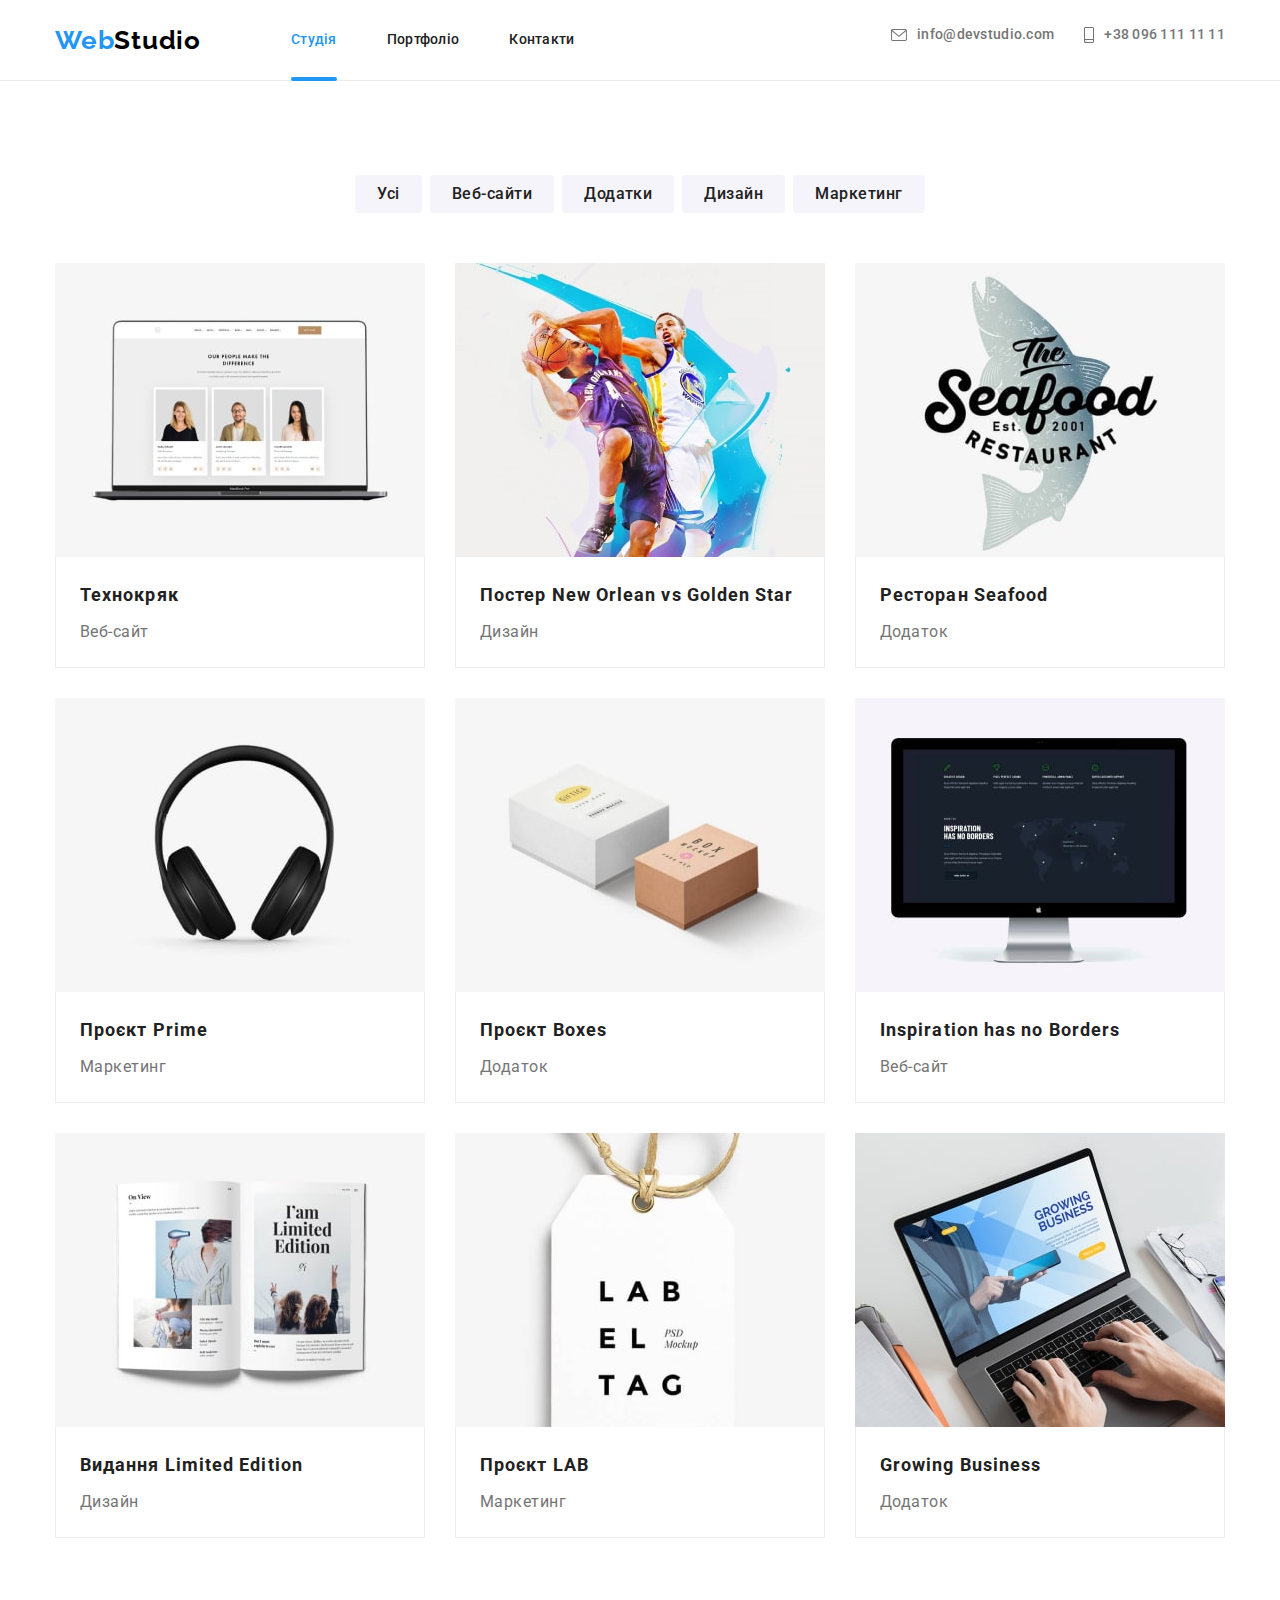
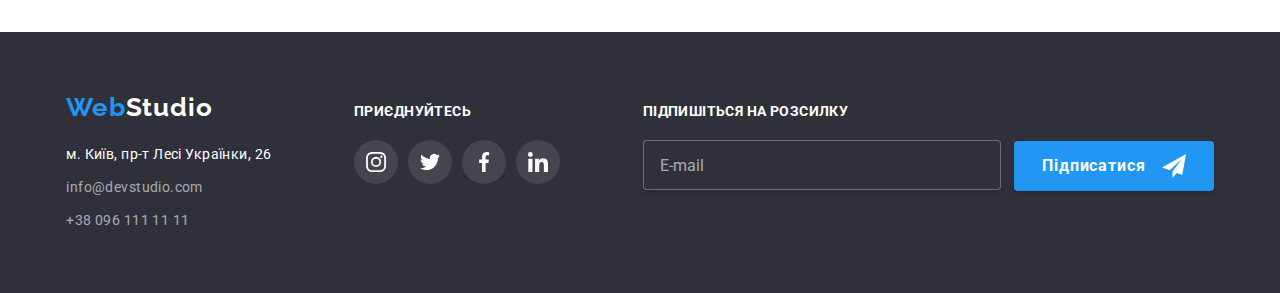
==== commit 8a5aa34f: "Зроблений Хедер в трьох чекпоінтах" ====
--- a/portfolio.html
+++ b/portfolio.html
@@ -14,29 +14,40 @@
 <body>
     <!-- шапка сторінки -->
     <header class="header">
-        <div class="container header-spacebetween">
-            <nav class="header-nav">
-                <!-- логотип -->
-                <a href="./index.html" class="header-logo"><span class="header-logo__color">Web</span>Studio</a>
-                <!-- навігація на інші сторінки -->
-                <ul class="header-menu"> 
-                    <li class="header-menu__item"><a href="./index.html" class="header-menu__link">Студія</a></li>
-                    <li class="header-menu__item"><a href="./portfolio.html" class="header-menu__link header-menu__link--current">Портфоліо</a></li>
-                    <li class="header-menu__item"><a href="#" class="header-menu__link">Контакти</a></li>
-                </ul>          
-            </nav>
-            <!-- контакти -->
-            <ul class="header-contacts">
-                <li class="header-contacts__item"><a href="mailto:info@devstudio.com" class="header-contacts__link">
-                    <svg class="header-contacts__logo" width="16" height="12">
-                        <use href="./images/icons.svg#icon-envelope"></use>
-                    </svg>info@devstudio.com</a>
-                </li>
-                <li class="header-contacts__item"><a href="tel:+380961111111" class="header-contacts__link">
-                    <svg class="header-contacts__logo" width="10" height="16">
-                        <use href="./images/icons.svg#icon-smartphone"></use>
-                    </svg>+38 096 111 11 11</a></li>
-            </ul>
+        <div class="container header-container">
+            <!-- логотип -->
+            <a href="./index.html" class="header-logo"><span class="header-logo__color">Web</span>Studio</a>
+            <div class="menu js-menu-container" id="js-menu-container">
+                <nav class="nav">
+                    <!-- навігація на інші сторінки -->
+                    <ul class="site-nav"> 
+                        <li class="site-nav__item"><a href="./index.html" class="site-nav__link site-nav__link--current">Студія</a></li>
+                        <li class="site-nav__item"><a href="./portfolio.html" class="site-nav__link">Портфоліо</a></li>
+                        <li class="site-nav__item"><a href="#" class="site-nav__link">Контакти</a></li>
+                    </ul>          
+                </nav>
+                <!-- контакти -->
+                <div class="menu-contacts">
+                    <ul class="contacts">
+                        <li class="contacts__item"><a href="mailto:info@devstudio.com" class="contacts__link">
+                            <svg class="contacts__icon" width="16" height="12">
+                                <use href="./images/icons.svg#icon-envelope"></use>
+                            </svg>info@devstudio.com</a>
+                        </li>
+                        <li class="contacts__item"><a href="tel:+380961111111" class="contacts__link">
+                            <svg class="contacts__icon" width="10" height="16">
+                                <use href="./images/icons.svg#icon-smartphone"></use>
+                            </svg>+38 096 111 11 11</a></li>
+                    </ul>
+                    <ul class="menu-social"></ul>
+                </div>
+            </div>
+            <button type="button" class="menu__button js-open-menu is-open" data-menu-button aria-expanded="false" aria-controls="js-menu-container">
+                <svg class="menu-icon" width="40" height="40" aria-label="Перемикач мобільного меню">
+                    <use class="icon-close" href="./images/icons.svg#icon-close"></use>
+                    <use class="icon-menu" href="./images/icons.svg#icon-menu"></use>
+                </svg>
+            </button>
         </div>
     </header>
     <!-- контент сторінки -->
--- a/css/main.min.css
+++ b/css/main.min.css
@@ -1 +1 @@
-/*! modern-normalize v1.1.0 | MIT License | https://github.com/sindresorhus/modern-normalize */*,::before,::after{-webkit-box-sizing:border-box;box-sizing:border-box}html{line-height:1.15;-webkit-text-size-adjust:100%;-moz-tab-size:4;-o-tab-size:4;tab-size:4}body{margin:0;font-family:system-ui,-apple-system,"Segoe UI",Roboto,Helvetica,Arial,sans-serif,"Apple Color Emoji","Segoe UI Emoji"}hr{height:0;color:inherit}abbr[title]{-webkit-text-decoration:underline dotted;text-decoration:underline dotted}b,strong{font-weight:bolder}code,kbd,samp,pre{font-family:ui-monospace,SFMono-Regular,Consolas,"Liberation Mono",Menlo,monospace;font-size:1em}small{font-size:80%}sub,sup{font-size:75%;line-height:0;position:relative;vertical-align:baseline}sub{bottom:-0.25em}sup{top:-0.5em}table{text-indent:0;border-color:inherit}button,input,optgroup,select,textarea{font-family:inherit;font-size:100%;line-height:1.15;margin:0}button,select{text-transform:none}button,[type=button],[type=reset],[type=submit]{-webkit-appearance:button}::-moz-focus-inner{border-style:none;padding:0}:-moz-focusring{outline:1px dotted ButtonText}:-moz-ui-invalid{box-shadow:none}legend{padding:0}progress{vertical-align:baseline}::-webkit-inner-spin-button,::-webkit-outer-spin-button{height:auto}[type=search]{-webkit-appearance:textfield;outline-offset:-2px}::-webkit-search-decoration{-webkit-appearance:none}::-webkit-file-upload-button{-webkit-appearance:button;font:inherit}summary{display:list-item}html{-webkit-box-sizing:border-box;box-sizing:border-box}*,*::before,*::after{-webkit-box-sizing:inherit;box-sizing:inherit}body{font-family:"Roboto",sans-serif;background-color:#fff;color:#757575}ul{list-style:none}a{text-decoration:none}p,h1,h2,h3,h4,h5,h6{margin:0}ul,ol{margin:0;padding-left:0}img{display:block;max-width:100%}.container{margin:0 auto;padding:0 15px}@media screen and (min-width: 480px){.container{width:480px}}@media screen and (min-width: 768px){.container{width:768px}}@media screen and (min-width: 1200px){.container{width:1200px}}@media screen and (min-width: 480px){.section-withoutname{padding-top:60px;padding-bottom:60px}}@media screen and (min-width: 768px){.section-withoutname{padding-top:60px;padding-bottom:60px}}@media screen and (min-width: 1200px){.section-withoutname{padding-top:94px;padding-bottom:0px}}@media screen and (max-width: 767px){.section{padding:60px 0}}@media screen and (min-width: 768px){.section{padding:60px 0}}@media screen and (min-width: 1200px){.section{padding:94px 0}}@media screen and (max-width: 1199px){.section.mobile-hidden{padding:0px}}@media screen and (min-width: 1200px){.section.mobile-hidden{padding:94px 0}}.section-color{background-color:#f5f4fa}.section-title{font-style:normal;font-weight:700;font-size:36px;line-height:1.17;text-align:center;letter-spacing:.03em;color:#212121;margin-bottom:50px;margin-top:0;padding:0}@media screen and (min-width: 480px){.position-list{display:-webkit-box;display:-ms-flexbox;display:flex;gap:30px;-ms-flex-wrap:wrap;flex-wrap:wrap;-webkit-box-pack:center;-ms-flex-pack:center;justify-content:center}}@media screen and (min-width: 768px){.position-list{display:-webkit-box;display:-ms-flexbox;display:flex;gap:30px;-ms-flex-wrap:wrap;flex-wrap:wrap;-webkit-box-pack:center;-ms-flex-pack:center;justify-content:center}}@media screen and (min-width: 1200px){.position-list{display:-webkit-box;display:-ms-flexbox;display:flex;gap:30px;-ms-flex-wrap:wrap;flex-wrap:wrap;-webkit-box-pack:center;-ms-flex-pack:center;justify-content:center}}@media screen and (max-width: 1199px){.position-list.mobile-hidden{display:none;padding:0}}@media screen and (max-width: 1199px){.section-title.mobile-hidden{position:absolute;white-space:nowrap;height:1px;width:1px;border:0;overflow:hidden;clip:rect(0 0 0 0);padding:0;margin:-1px;-webkit-clip-path:inset(50%);clip-path:inset(50%)}}.header{border-bottom-width:1px;border-bottom-style:solid;border-bottom-color:#ececec}.header-spacebetween{display:-webkit-box;display:-ms-flexbox;display:flex;-webkit-box-align:center;-ms-flex-align:center;align-items:center;-webkit-box-pack:justify;-ms-flex-pack:justify;justify-content:space-between}.header-nav{display:-webkit-box;display:-ms-flexbox;display:flex;-webkit-box-align:center;-ms-flex-align:center;align-items:center}.header-logo{font-family:"Raleway",sans-serif;font-style:normal;font-weight:700;font-size:26px;line-height:1.19;letter-spacing:.03em;color:#000;margin-right:93px}.header-logo__color{color:#2196f3}.header-menu{display:-webkit-box;display:-ms-flexbox;display:flex;-webkit-box-align:center;-ms-flex-align:center;align-items:center;gap:50px}.header-menu__item{display:block;position:relative}.header-menu__link{display:block;font-style:normal;font-weight:500;font-size:14px;line-height:1.14;letter-spacing:.02em;padding-top:32px;padding-bottom:32px;-webkit-transition-property:color;transition-property:color;-webkit-transition-duration:250ms;transition-duration:250ms;-webkit-transition-timing-function:cubic-bezier(0.4, 0, 0.2, 1);transition-timing-function:cubic-bezier(0.4, 0, 0.2, 1);color:#212121}.header-menu__link:hover,.header-menu__link:focus{color:#2196f3}.header-menu__link--current{color:#2196f3}.header-menu__link--current::after{content:"";position:absolute;display:block;width:100%;height:4px;background-color:#2196f3;border-radius:2px;bottom:-1px}.header .header-contacts{display:-webkit-box;display:-ms-flexbox;display:flex;gap:30px}.header .header-contacts__link{display:-webkit-box;display:-ms-flexbox;display:flex;-webkit-box-align:center;-ms-flex-align:center;align-items:center;padding:32px 0;font-weight:500;font-size:14px;line-height:1.14;letter-spacing:.02em;color:#757575;fill:#757575}.header .header-contacts__link:hover,.header .header-contacts__link:focus{color:#2196f3;fill:#2196f3}.header .header-contacts__logo{fill:currentColor;margin-right:10px;-webkit-transition-property:fill;transition-property:fill;-webkit-transition-duration:250ms;transition-duration:250ms;-webkit-transition-timing-function:cubic-bezier(0.4, 0, 0.2, 1);transition-timing-function:cubic-bezier(0.4, 0, 0.2, 1)}.hero-overlay{max-width:1600px;margin-left:auto;margin-right:auto;background-image:-webkit-gradient(linear, left top, right top, from(rgba(47, 48, 58, 0.4)), to(rgba(47, 48, 58, 0.4))),url(../images/hero.jpg);background-image:linear-gradient(to right, rgba(47, 48, 58, 0.4), rgba(47, 48, 58, 0.4)),url(../images/hero.jpg);background-color:#c4c4c4;background-size:cover}.hero{max-width:696px;margin:0 auto;text-align:center;padding:200px 15px}.hero-title{font-style:normal;font-weight:900;font-size:44px;line-height:1.36;letter-spacing:.06em;text-transform:uppercase;color:#fff;margin:0px 0px 30px 0px}.hero-button{font-style:normal;font-weight:700;font-size:16px;line-height:1.88;text-align:center;letter-spacing:.06em;background-color:#2196f3;color:#fff;padding:10px 32px;-webkit-box-shadow:0px 4px 4px rgba(0,0,0,.15);box-shadow:0px 4px 4px rgba(0,0,0,.15);-webkit-transition-property:background-color;transition-property:background-color;-webkit-transition-duration:time-250;transition-duration:time-250;-webkit-transition-timing-function:cubic-bezier(0.4, 0, 0.2, 1);transition-timing-function:cubic-bezier(0.4, 0, 0.2, 1)}.hero-button:hover,.hero-button:focus{background-color:#188ce8}.hero-button{font-family:inherit;cursor:pointer;border:rgba(0,0,0,0);border-radius:4px}.visually-hidden{position:absolute;white-space:nowrap;height:1px;width:1px;border:0;overflow:hidden;clip:rect(0 0 0 0);padding:0;margin:-1px;-webkit-clip-path:inset(50%);clip-path:inset(50%)}.advantages-box{background-color:#f5f4fa;height:120px;border-radius:4px;margin-bottom:30px;-webkit-box-pack:center;-ms-flex-pack:center;justify-content:center;-webkit-box-align:center;-ms-flex-align:center;align-items:center}@media screen and (min-width: 480px){.advantages-box{display:-webkit-box;display:-ms-flexbox;display:flex;width:450px;text-align:center}}@media screen and (min-width: 768px){.advantages-box{display:-webkit-box;display:-ms-flexbox;display:flex;margin-right:auto;margin-left:auto;width:354px}}@media screen and (min-width: 1200px){.advantages-box{display:-webkit-box;display:-ms-flexbox;display:flex;margin-right:auto;margin-left:auto;width:270px}}.advantages-title{font-style:normal;font-weight:700;font-size:14px;line-height:1.14;letter-spacing:.03em;text-transform:uppercase;color:#212121;padding:0;margin-top:0;margin-bottom:10px}@media screen and (min-width: 480px){.advantages-title{text-align:center}}@media screen and (min-width: 768px){.advantages-title{text-align:left}}.advantages-paragraph{font-size:14px;line-height:1.71;letter-spacing:.03em;color:#757575}@media screen and (min-width: 480px){.advantages-paragraph{margin-right:auto;margin-left:auto;max-width:450px}}@media screen and (min-width: 768px){.advantages-paragraph{margin-right:auto;margin-left:auto;max-width:354px}}@media screen and (min-width: 1200px){.advantages-paragraph{margin-right:auto;margin-left:auto;max-width:270px}}.product{position:relative}.product-thumb{display:-webkit-box;display:-ms-flexbox;display:flex;-webkit-box-pack:center;-ms-flex-pack:center;justify-content:center;-webkit-box-align:center;-ms-flex-align:center;align-items:center;position:absolute;bottom:0;width:100%;height:70px;background-color:rgba(47,48,58,.8)}.product-name{position:absolute;font-weight:700;font-size:14px;line-height:1.14;letter-spacing:.03em;text-transform:uppercase;color:#fff}.socialnet-card{background-color:#fff;border-radius:0 0 4px 4px;-webkit-box-shadow:0px 1px 3px rgba(0,0,0,.12),0px 1px 1px rgba(0,0,0,.14),0px 2px 1px rgba(0,0,0,.2);box-shadow:0px 1px 3px rgba(0,0,0,.12),0px 1px 1px rgba(0,0,0,.14),0px 2px 1px rgba(0,0,0,.2)}@media screen and (min-width: 480px){.socialnet-card{width:450px;height:622px}.socialnet-card:not(:last-child){margin-bottom:30px}}@media screen and (min-width: 768px){.socialnet-card{width:354px;height:536px}.socialnet-card:not(:last-child){margin-bottom:0px}}@media screen and (min-width: 1200px){.socialnet-card{width:270px;height:428px}}.socialnet-card .socialnet{padding:30px 0}.socialnet-card .socialnet-name{font-style:normal;font-weight:500;font-size:16px;line-height:1.19;text-align:center;letter-spacing:.03em;color:#212121;margin-bottom:10px}.socialnet-card .socialnet-subname{font-size:16px;line-height:1.19;text-align:center;letter-spacing:.03em;color:#757575;margin-bottom:16px}.socialnet-card .socialnet__list{display:-webkit-box;display:-ms-flexbox;display:flex;gap:10px;-webkit-box-pack:center;-ms-flex-pack:center;justify-content:center}.socialnet-card .socialnet__link{display:-webkit-box;display:-ms-flexbox;display:flex;width:44px;height:44px;background-color:rgba(255,255,255,.1);border-radius:50%;fill:#afb1b8;-webkit-box-pack:center;-ms-flex-pack:center;justify-content:center;-webkit-box-align:center;-ms-flex-align:center;align-items:center;-webkit-transition-property:background-color,fill;transition-property:background-color,fill;-webkit-transition-duration:250ms;transition-duration:250ms;-webkit-transition-timing-function:cubic-bezier(0.4, 0, 0.2, 1);transition-timing-function:cubic-bezier(0.4, 0, 0.2, 1)}.socialnet-card .socialnet__link:hover,.socialnet-card .socialnet__link:focus{background-color:#2196f3;fill:#fff}.socialnet-card .socialnet__logo{color:currentColor}.client__link{border:1px solid #afb1b8;border-radius:4px;height:92px;fill:#afb1b8;-webkit-box-pack:center;-ms-flex-pack:center;justify-content:center;-webkit-box-align:center;-ms-flex-align:center;align-items:center;-webkit-transition-property:border-color,fill;transition-property:border-color,fill;-webkit-transition-duration:250ms;transition-duration:250ms;-webkit-transition-timing-function:cubic-bezier(0.4, 0, 0.2, 1);transition-timing-function:cubic-bezier(0.4, 0, 0.2, 1)}.client__link:hover,.client__link:focus{border-color:#2196f3;fill:#2196f3}@media screen and (max-width: 767px){.client__link{display:-webkit-box;display:-ms-flexbox;display:flex;min-width:210px}}@media screen and (min-width: 768px){.client__link{display:-webkit-box;display:-ms-flexbox;display:flex;min-width:226px}}@media screen and (min-width: 1200px){.client__link{min-width:170px}}.client__logo{color:currentColor}.backdrop{position:fixed;top:0;left:0;width:100%;height:100%;background-color:rgba(0,0,0,.2);opacity:1;visibility:visible;-webkit-transition:opacity 250ms cubic-bezier(0.4, 0, 0.2, 1),visibility 250ms cubic-bezier(0.4, 0, 0.2, 1);transition:opacity 250ms cubic-bezier(0.4, 0, 0.2, 1),visibility 250ms cubic-bezier(0.4, 0, 0.2, 1)}.backdrop.is-hidden{opacity:0;pointer-events:none;visibility:hidden}.modal-window{position:absolute;top:50%;left:50%;-webkit-transform:translate(-50%, -50%) scale(1);transform:translate(-50%, -50%) scale(1);-webkit-transition:-webkit-transform 250ms cubic-bezier(0.4, 0, 0.2, 1);transition:-webkit-transform 250ms cubic-bezier(0.4, 0, 0.2, 1);transition:transform 250ms cubic-bezier(0.4, 0, 0.2, 1);transition:transform 250ms cubic-bezier(0.4, 0, 0.2, 1), -webkit-transform 250ms cubic-bezier(0.4, 0, 0.2, 1);min-width:528px;min-height:581px;border-radius:4px;padding:40px;background-color:#fff;-webkit-box-shadow:0px 1px 3px rgba(0,0,0,.12),0px 1px 1px rgba(0,0,0,.14),0px 2px 1px rgba(0,0,0,.2);box-shadow:0px 1px 3px rgba(0,0,0,.12),0px 1px 1px rgba(0,0,0,.14),0px 2px 1px rgba(0,0,0,.2)}.backdrop.is-hidden .modal-window{-webkit-transform:translate(-50%, -50%) scale(0.9);transform:translate(-50%, -50%) scale(0.9)}.modal-closebutton{display:-webkit-box;display:-ms-flexbox;display:flex;-webkit-box-align:center;-ms-flex-align:center;align-items:center;-webkit-box-pack:center;-ms-flex-pack:center;justify-content:center;position:absolute;border-radius:50%;width:30px;height:30px;top:8px;right:8px;padding:0;cursor:pointer;border:1px solid rgba(0,0,0,.1);background-color:rgba(0,0,0,0)}.modal-closebutton__img{display:block;fill:#000;-webkit-transition-property:fill;transition-property:fill;-webkit-transition-duration:250ms;transition-duration:250ms;-webkit-transition-timing-function:cubic-bezier(0.4, 0, 0.2, 1);transition-timing-function:cubic-bezier(0.4, 0, 0.2, 1)}.modal-closebutton:hover .modal-closebutton__img,.modal-closebutton:focus .modal-closebutton__img{fill:#2196f3}.modal-window__name{display:block;font-size:20px;line-height:1.15;text-align:center;letter-spacing:.03em;color:#212121}.modal-form{margin-top:12px;display:block}.modal-form__field{position:relative;display:-webkit-box;display:-ms-flexbox;display:flex;-webkit-box-orient:vertical;-webkit-box-direction:normal;-ms-flex-direction:column;flex-direction:column;gap:4px}.modal-form__field--text{margin-bottom:10px}.modal-form__field--textarea{margin-bottom:20px}.modal-form__field--check{margin-top:20px;position:absolute;white-space:nowrap;height:1px;width:1px;border:0;overflow:hidden;clip:rect(0 0 0 0);padding:0;margin:-1px;-webkit-clip-path:inset(50%);clip-path:inset(50%)}.modal-form__label{font-size:12px;line-height:1.17;letter-spacing:.01em}.modal-form__label--check{display:-webkit-box;display:-ms-flexbox;display:flex;-webkit-box-align:center;-ms-flex-align:center;align-items:center;font-size:14px;line-height:1.71;letter-spacing:.03em;color:#757575}.modal-form__input{display:block;width:448px;height:40px;border-radius:4px;border:1px solid rgba(33,33,33,.2);padding:14px 16px 14px 42px;outline:none;-webkit-transition-property:border-color;transition-property:border-color;-webkit-transition-duration:250ms;transition-duration:250ms;-webkit-transition-timing-function:cubic-bezier(0.4, 0, 0.2, 1);transition-timing-function:cubic-bezier(0.4, 0, 0.2, 1)}.modal-form__input:focus{border-color:#2196f3}.modal-form__logo{position:absolute;top:calc(8px + 50%);left:15px;-webkit-transform:translateY(-50%);transform:translateY(-50%);fill:#212121;-webkit-transition-property:fill;transition-property:fill;-webkit-transition-duration:250ms;transition-duration:250ms;-webkit-transition-timing-function:cubic-bezier(0.4, 0, 0.2, 1);transition-timing-function:cubic-bezier(0.4, 0, 0.2, 1)}.modal-form__logo--check{display:inline-block;margin-left:12px;margin-right:8px;background-color:#fff;border:2px solid #212121;border-radius:2px;cursor:pointer;-webkit-transition-property:background-color;transition-property:background-color;-webkit-transition-duration:250ms;transition-duration:250ms;-webkit-transition-timing-function:cubic-bezier(0.4, 0, 0.2, 1);transition-timing-function:cubic-bezier(0.4, 0, 0.2, 1)}.modal-form__input:focus+.modal-form__logo{fill:#2196f3}.modal-form__textarea{font-size:12px;line-height:1.17;letter-spacing:.01em;height:120px;resize:none;border-radius:4px;border:1px solid rgba(33,33,33,.2);padding:12px 16px;outline:none;-webkit-transition-property:border-color;transition-property:border-color;-webkit-transition-duration:250ms;transition-duration:250ms;-webkit-transition-timing-function:cubic-bezier(0.4, 0, 0.2, 1);transition-timing-function:cubic-bezier(0.4, 0, 0.2, 1)}.modal-form__textarea:focus{border-color:#2196f3}.modal-form__textarea::-webkit-input-placeholder{color:rgba(117,117,117,.5);font-size:12px;line-height:14px;letter-spacing:.01em}.modal-form__textarea::-moz-placeholder{color:rgba(117,117,117,.5);font-size:12px;line-height:14px;letter-spacing:.01em}.modal-form__textarea:-ms-input-placeholder{color:rgba(117,117,117,.5);font-size:12px;line-height:14px;letter-spacing:.01em}.modal-form__textarea::-ms-input-placeholder{color:rgba(117,117,117,.5);font-size:12px;line-height:14px;letter-spacing:.01em}.modal-form__textarea::placeholder{color:rgba(117,117,117,.5);font-size:12px;line-height:14px;letter-spacing:.01em}.modal-form__field--check:checked+.modal-form__logo--check{display:inline-block;margin-left:12px;margin-right:8px;background-color:#2196f3;border-radius:2px;border-color:#2196f3}.modal-form__link{color:#2196f3;-webkit-text-decoration:underline 1px;text-decoration:underline 1px}.modal-form__button{display:block;margin-top:30px;margin-left:auto;margin-right:auto;font-size:16px;line-height:1.88;-webkit-box-align:center;-ms-flex-align:center;align-items:center;text-align:center;letter-spacing:.06em;padding:0;width:200px;height:50px;background-color:#2196f3;border-radius:4px;-webkit-box-shadow:0px 4px 4px rgba(0,0,0,.15);box-shadow:0px 4px 4px rgba(0,0,0,.15);color:#fff;border-color:rgba(0,0,0,0);-webkit-transition-property:background-color;transition-property:background-color;-webkit-transition-duration:250ms;transition-duration:250ms;-webkit-transition-timing-function:cubic-bezier(0.4, 0, 0.2, 1);transition-timing-function:cubic-bezier(0.4, 0, 0.2, 1)}.modal-form__button:hover,.modal-form__button:focus{background-color:#188ce8;cursor:pointer}.filtr{display:-webkit-box;display:-ms-flexbox;display:flex;gap:8px}@media screen and (min-width: 480px){.filtr{-ms-flex-wrap:wrap;flex-wrap:wrap;-webkit-box-pack:start;-ms-flex-pack:start;justify-content:flex-start;margin-bottom:40px;row-gap:15px}}@media screen and (min-width: 768px){.filtr{-ms-flex-wrap:nowrap;flex-wrap:nowrap;-webkit-box-pack:center;-ms-flex-pack:center;justify-content:center;margin-bottom:30px;row-gap:0}}@media screen and (min-width: 768px){.filtr{margin-bottom:50px}}.filtr__button{font-style:normal;font-weight:500;font-size:16px;line-height:1.62;text-align:center;letter-spacing:.03em;background-color:#f5f4fa;color:#212121;padding:6px 22px;-webkit-transition-property:color,background-color,-webkit-box-shadow;transition-property:color,background-color,-webkit-box-shadow;transition-property:color,background-color,box-shadow;transition-property:color,background-color,box-shadow,-webkit-box-shadow;-webkit-transition-duration:250ms;transition-duration:250ms;-webkit-transition-timing-function:cubic-bezier(0.4, 0, 0.2, 1);transition-timing-function:cubic-bezier(0.4, 0, 0.2, 1)}.filtr__button:hover,.filtr__button:focus{background-color:#2196f3;color:#fff;-webkit-box-shadow:0px 3px 1px rgba(0,0,0,.1),0px 1px 2px rgba(0,0,0,.08),0px 2px 2px rgba(0,0,0,.12);box-shadow:0px 3px 1px rgba(0,0,0,.1),0px 1px 2px rgba(0,0,0,.08),0px 2px 2px rgba(0,0,0,.12)}.filtr__button{font-family:inherit;cursor:pointer;border:rgba(0,0,0,0);border-radius:4px}.products{display:-webkit-box;display:-ms-flexbox;display:flex;-ms-flex-wrap:wrap;flex-wrap:wrap;gap:30px}@media screen and (min-width: 768px){.products-item{-ms-flex-preferred-size:calc((100% - 60px)/2);flex-basis:calc((100% - 60px)/2)}.products-item:nth-child(2n){margin-right:0}}@media screen and (min-width: 1200px){.products-item{-ms-flex-preferred-size:calc((100% - 90px)/3);flex-basis:calc((100% - 90px)/3)}.products-item:nth-child(3n){margin-right:0}}.products-box__link{display:block;position:relative;-webkit-transition-property:-webkit-box-shadow;transition-property:-webkit-box-shadow;transition-property:box-shadow;transition-property:box-shadow, -webkit-box-shadow;-webkit-transition-duration:250ms;transition-duration:250ms;-webkit-transition-timing-function:cubic-bezier(0.4, 0, 0.2, 1);transition-timing-function:cubic-bezier(0.4, 0, 0.2, 1)}@media screen and (min-width: 480px){.products-box__link{width:450px}}@media screen and (min-width: 768px){.products-box__link{width:354px}}@media screen and (min-width: 1200px){.products-box__link{width:370px}}.products-box__link:hover,.products-box__link:focus{-webkit-box-shadow:0px 1px 1px rgba(0,0,0,.12),0px 4px 4px rgba(0,0,0,.06),1px 4px 6px rgba(0,0,0,.16);box-shadow:0px 1px 1px rgba(0,0,0,.12),0px 4px 4px rgba(0,0,0,.06),1px 4px 6px rgba(0,0,0,.16)}.products-box__link:hover .products-box__text,.products-box__link:focus .products-box__text{content:"";-webkit-transform:translateY(0%);transform:translateY(0%)}.products-box__thumb{display:block;position:relative;overflow:hidden}@media screen and (min-width: 480px){.products-box__thumb img{width:450px;height:294px}}.products-box__text{display:block;position:absolute;background-color:rgba(33,150,243,.9);width:450px;height:294px;font-size:18px;line-height:1.56;letter-spacing:.03em;color:#fff;-webkit-transform:translateY(100%);transform:translateY(100%);-webkit-transition-property:-webkit-transform;transition-property:-webkit-transform;transition-property:transform;transition-property:transform, -webkit-transform;-webkit-transition-duration:250ms;transition-duration:250ms;-webkit-transition-timing-function:cubic-bezier(0.4, 0, 0.2, 1);transition-timing-function:cubic-bezier(0.4, 0, 0.2, 1)}@media screen and (min-width: 480px){.products-box__text{width:450px;padding:77px 24px}}@media screen and (min-width: 768px){.products-box__text{width:354px;padding:49px 24px 77px}}@media screen and (min-width: 1200px){.products-box__text{width:370px;padding:63px 24px}}.products-box__name{padding:20px 24px;border-left:1px solid #eee;border-bottom:1px solid #eee;border-right:1px solid #eee}.products-box__title{font-style:normal;font-weight:700;font-size:18px;line-height:2;letter-spacing:.06em;color:#212121;margin-bottom:4px}.products-box__subtitle{font-style:normal;font-size:16px;line-height:1.88;letter-spacing:.03em;color:#757575}.footer{background-color:#2f303a;padding:60px 0}@media screen and (min-width: 1200px){.footer-position{display:-webkit-box;display:-ms-flexbox;display:flex;gap:93px;-webkit-box-align:baseline;-ms-flex-align:baseline;align-items:baseline}}@media screen and (min-width: 768px){.footer-position{display:-webkit-box;display:-ms-flexbox;display:flex;gap:60px;-ms-flex-pack:distribute;justify-content:space-around;-ms-flex-wrap:wrap;flex-wrap:wrap;-webkit-box-align:baseline;-ms-flex-align:baseline;align-items:baseline}}@media screen and (min-width: 480px){.footer-one{text-align:center;margin-bottom:60px}}@media screen and (min-width: 768px){.footer-one{text-align:center;margin-bottom:0px}}@media screen and (min-width: 1200px){.footer-one{text-align:left}}.footer-logo{display:inline-block;font-family:"Raleway",sans-serif;font-style:normal;font-weight:700;font-size:26px;line-height:1.19;letter-spacing:.03em;color:#fff;margin-bottom:20px}.footer-logo__color{color:#2196f3}.footer-contacts__item:not(:last-child){margin-bottom:9px}.footer-contacts__link{font-style:normal;font-size:14px;line-height:1.71;letter-spacing:.03em;-webkit-transition-property:color;transition-property:color;-webkit-transition-duration:250ms;transition-duration:250ms;-webkit-transition-timing-function:cubic-bezier(0.4, 0, 0.2, 1);transition-timing-function:cubic-bezier(0.4, 0, 0.2, 1)}.footer-contacts__link--color1{color:#fff}.footer-contacts__link--color2{color:rgba(255,255,255,.6)}.footer-contacts__link:hover,.footer-contacts__link:focus{color:#2196f3}@media screen and (min-width: 480px){.footer-two{text-align:center;margin-bottom:60px}}@media screen and (min-width: 768px){.footer-two{text-align:center;margin-bottom:0px}}@media screen and (min-width: 1200px){.footer-two{text-align:left}}.footer-title{display:block;font-weight:700;font-size:14px;line-height:1.14;letter-spacing:.03em;text-transform:uppercase;color:#fff;margin-bottom:20px}.footer-socialnet{display:-webkit-box;display:-ms-flexbox;display:flex;gap:10px}@media screen and (min-width: 480px){.footer-socialnet{-webkit-box-pack:center;-ms-flex-pack:center;justify-content:center}}.footer-socialnet__link{display:-webkit-box;display:-ms-flexbox;display:flex;width:44px;height:44px;background-color:rgba(255,255,255,.1);fill:#fff;border-radius:50%;-webkit-box-pack:center;-ms-flex-pack:center;justify-content:center;-webkit-box-align:center;-ms-flex-align:center;align-items:center;-webkit-transition-property:background-color;transition-property:background-color;-webkit-transition-duration:250ms;transition-duration:250ms;-webkit-transition-timing-function:cubic-bezier(0.4, 0, 0.2, 1);transition-timing-function:cubic-bezier(0.4, 0, 0.2, 1)}.footer-socialnet__link:hover,.footer-socialnet__link:focus{background-color:#2196f3}@media screen and (min-width: 480px){.footer-three{text-align:center}}@media screen and (min-width: 768px){.footer-three{text-align:center}}@media screen and (min-width: 1200px){.footer-three{text-align:left}}.footer-form__input{padding:15px 16px;height:50px;border-radius:4px;border:1px solid rgba(255,255,255,.3);background-color:#2f303a;color:#fff;-webkit-box-shadow:0px 4px 4px rgba(0,0,0,.15);box-shadow:0px 4px 4px rgba(0,0,0,.15);outline:none;-webkit-transition-property:border-color;transition-property:border-color;-webkit-transition-duration:250ms;transition-duration:250ms;-webkit-transition-timing-function:cubic-bezier(0.4, 0, 0.2, 1);transition-timing-function:cubic-bezier(0.4, 0, 0.2, 1)}.footer-form__input::-webkit-input-placeholder{color:rgba(255,255,255,.6)}.footer-form__input::-moz-placeholder{color:rgba(255,255,255,.6)}.footer-form__input:-ms-input-placeholder{color:rgba(255,255,255,.6)}.footer-form__input::-ms-input-placeholder{color:rgba(255,255,255,.6)}.footer-form__input::placeholder{color:rgba(255,255,255,.6)}.footer-form__input:focus{border-color:#2196f3}@media screen and (min-width: 480px){.footer-form__input{display:block;margin-bottom:20px;width:450px}}@media screen and (min-width: 768px){.footer-form__input{display:block;margin-bottom:20px}}@media screen and (min-width: 1200px){.footer-form__input{display:inline;margin-bottom:0px;width:358px}}.footer-form__button{position:relative;font-style:normal;font-weight:700;font-size:16px;line-height:1.88;-webkit-box-align:center;-ms-flex-align:center;align-items:center;text-align:left;letter-spacing:.06em;color:#fff;background-color:#2196f3;border-radius:4px;padding:10px 28px;cursor:pointer;border:rgba(0,0,0,0);-webkit-box-shadow:0px 4px 4px rgba(0,0,0,.15);box-shadow:0px 4px 4px rgba(0,0,0,.15);width:200px;margin-left:9px;-webkit-transition-property:background-color;transition-property:background-color;-webkit-transition-duration:250ms;transition-duration:250ms;-webkit-transition-timing-function:cubic-bezier(0.4, 0, 0.2, 1);transition-timing-function:cubic-bezier(0.4, 0, 0.2, 1)}.footer-form__button:hover,.footer-form__button:focus{background-color:#188ce8}.footer-form__logo{position:absolute;top:50%;right:28px;-webkit-transform:translateY(-50%);transform:translateY(-50%)}/*# sourceMappingURL=main.min.css.map */+/*! modern-normalize v1.1.0 | MIT License | https://github.com/sindresorhus/modern-normalize */*,::before,::after{-webkit-box-sizing:border-box;box-sizing:border-box}html{line-height:1.15;-webkit-text-size-adjust:100%;-moz-tab-size:4;-o-tab-size:4;tab-size:4}body{margin:0;font-family:system-ui,-apple-system,"Segoe UI",Roboto,Helvetica,Arial,sans-serif,"Apple Color Emoji","Segoe UI Emoji"}hr{height:0;color:inherit}abbr[title]{-webkit-text-decoration:underline dotted;text-decoration:underline dotted}b,strong{font-weight:bolder}code,kbd,samp,pre{font-family:ui-monospace,SFMono-Regular,Consolas,"Liberation Mono",Menlo,monospace;font-size:1em}small{font-size:80%}sub,sup{font-size:75%;line-height:0;position:relative;vertical-align:baseline}sub{bottom:-0.25em}sup{top:-0.5em}table{text-indent:0;border-color:inherit}button,input,optgroup,select,textarea{font-family:inherit;font-size:100%;line-height:1.15;margin:0}button,select{text-transform:none}button,[type=button],[type=reset],[type=submit]{-webkit-appearance:button}::-moz-focus-inner{border-style:none;padding:0}:-moz-focusring{outline:1px dotted ButtonText}:-moz-ui-invalid{box-shadow:none}legend{padding:0}progress{vertical-align:baseline}::-webkit-inner-spin-button,::-webkit-outer-spin-button{height:auto}[type=search]{-webkit-appearance:textfield;outline-offset:-2px}::-webkit-search-decoration{-webkit-appearance:none}::-webkit-file-upload-button{-webkit-appearance:button;font:inherit}summary{display:list-item}html{-webkit-box-sizing:border-box;box-sizing:border-box}*,*::before,*::after{-webkit-box-sizing:inherit;box-sizing:inherit}body{font-family:"Roboto",sans-serif;background-color:#fff;color:#757575}ul{list-style:none}a{text-decoration:none}p,h1,h2,h3,h4,h5,h6{margin:0}ul,ol{margin:0;padding-left:0}img{display:block;max-width:100%}.container{margin:0 auto;padding:0 15px}@media screen and (min-width: 480px){.container{width:480px}}@media screen and (min-width: 768px){.container{width:768px}}@media screen and (min-width: 1200px){.container{width:1200px}}@media screen and (min-width: 480px){.section-withoutname{padding-top:60px;padding-bottom:60px}}@media screen and (min-width: 768px){.section-withoutname{padding-top:60px;padding-bottom:60px}}@media screen and (min-width: 1200px){.section-withoutname{padding-top:94px;padding-bottom:0px}}@media screen and (max-width: 767px){.section{padding:60px 0}}@media screen and (min-width: 768px){.section{padding:60px 0}}@media screen and (min-width: 1200px){.section{padding:94px 0}}@media screen and (max-width: 1199px){.section.mobile-hidden{padding:0px}}@media screen and (min-width: 1200px){.section.mobile-hidden{padding:94px 0}}.section-color{background-color:#f5f4fa}.section-title{font-style:normal;font-weight:700;font-size:36px;line-height:1.17;text-align:center;letter-spacing:.03em;color:#212121;margin-bottom:50px;margin-top:0;padding:0}@media screen and (min-width: 480px){.position-list{display:-webkit-box;display:-ms-flexbox;display:flex;gap:30px;-ms-flex-wrap:wrap;flex-wrap:wrap;-webkit-box-pack:center;-ms-flex-pack:center;justify-content:center}}@media screen and (min-width: 768px){.position-list{display:-webkit-box;display:-ms-flexbox;display:flex;gap:30px;-ms-flex-wrap:wrap;flex-wrap:wrap;-webkit-box-pack:center;-ms-flex-pack:center;justify-content:center}}@media screen and (min-width: 1200px){.position-list{display:-webkit-box;display:-ms-flexbox;display:flex;gap:30px;-ms-flex-wrap:wrap;flex-wrap:wrap;-webkit-box-pack:center;-ms-flex-pack:center;justify-content:center}}@media screen and (max-width: 1199px){.position-list.mobile-hidden{display:none;padding:0}}@media screen and (max-width: 1199px){.section-title.mobile-hidden{position:absolute;white-space:nowrap;height:1px;width:1px;border:0;overflow:hidden;clip:rect(0 0 0 0);padding:0;margin:-1px;-webkit-clip-path:inset(50%);clip-path:inset(50%)}}.header{border-bottom-width:1px;border-bottom-style:solid;border-bottom-color:#ececec}@media screen and (min-width: 768px){.header{padding-top:0;padding-bottom:0}}@media screen and (min-width: 480px){.header-container{display:-webkit-box;display:-ms-flexbox;display:flex;-webkit-box-align:center;-ms-flex-align:center;align-items:center;-webkit-box-pack:justify;-ms-flex-pack:justify;justify-content:space-between}}@media screen and (min-width: 768px){.header-container{display:-webkit-box;display:-ms-flexbox;display:flex;-webkit-box-align:center;-ms-flex-align:center;align-items:center;-webkit-box-pack:justify;-ms-flex-pack:justify;justify-content:space-between}}@media screen and (min-width: 1200px){.header-container{display:-webkit-box;display:-ms-flexbox;display:flex;-webkit-box-align:center;-ms-flex-align:center;align-items:center;-webkit-box-pack:justify;-ms-flex-pack:justify;justify-content:space-between}}@media screen and (min-width: 768px){.menu{display:-webkit-box;display:-ms-flexbox;display:flex;-webkit-box-pack:justify;-ms-flex-pack:justify;justify-content:space-between;margin-left:90px;width:100vw}}@media screen and (min-width: 480px){.menu .nav{display:none}}@media screen and (min-width: 768px){.menu .nav{display:block}}.menu__button{display:block;margin:0;padding:0;background-color:rgba(0,0,0,0);border:none;fill:#212121}@media screen and (min-width: 480px){.menu__button .icon-close{display:none}}@media screen and (min-width: 480px){.menu__button.is-open .icon-close{display:block}}@media screen and (min-width: 480px){.menu__button.is-open .icon-menu{display:none}}.header-logo{font-family:"Raleway",sans-serif;font-style:normal;font-weight:700;font-size:26px;line-height:1.19;letter-spacing:.03em;color:#000}@media screen and (min-width: 480px){.header-logo{padding:16px 0}}.header-logo__color{color:#2196f3}@media screen and (min-width: 768px){.nav{margin-right:96px}}@media screen and (min-width: 768px){.nav{margin-right:0}}.site-nav{display:-webkit-box;display:-ms-flexbox;display:flex;-webkit-box-align:center;-ms-flex-align:center;align-items:center;gap:50px}.site-nav__item{display:block;position:relative}.site-nav__link{display:block;font-style:normal;font-weight:500;font-size:14px;line-height:1.14;letter-spacing:.02em;padding-top:32px;padding-bottom:32px;-webkit-transition-property:color;transition-property:color;-webkit-transition-duration:250ms;transition-duration:250ms;-webkit-transition-timing-function:cubic-bezier(0.4, 0, 0.2, 1);transition-timing-function:cubic-bezier(0.4, 0, 0.2, 1);color:#212121}.site-nav__link:hover,.site-nav__link:focus{color:#2196f3}.site-nav__link--current{color:#2196f3}.site-nav__link--current::after{content:"";position:absolute;display:block;width:100%;height:4px;background-color:#2196f3;border-radius:2px;bottom:-1px}@media screen and (min-width: 480px){.menu-contacts{display:none}}@media screen and (min-width: 768px){.menu-contacts{display:-webkit-box;display:-ms-flexbox;display:flex;-webkit-box-align:center;-ms-flex-align:center;align-items:center}}@media screen and (min-width: 1200px){.contacts{display:-webkit-box;display:-ms-flexbox;display:flex;gap:30px}}.contacts__item:first-child{margin-bottom:10px}.contacts__link{font-weight:500;font-size:14px;line-height:1.14;letter-spacing:.02em;color:#757575;fill:#757575}@media screen and (min-width: 768px){.contacts__link{display:-webkit-box;display:-ms-flexbox;display:flex}}@media screen and (min-width: 1200px){.contacts__link{display:-webkit-box;display:-ms-flexbox;display:flex;-webkit-box-align:center;-ms-flex-align:center;align-items:center}}.contacts__link:hover,.contacts__link:focus{color:#2196f3;fill:#2196f3}.contacts__icon{fill:currentColor;margin-right:10px;-webkit-transition-property:fill;transition-property:fill;-webkit-transition-duration:250ms;transition-duration:250ms;-webkit-transition-timing-function:cubic-bezier(0.4, 0, 0.2, 1);transition-timing-function:cubic-bezier(0.4, 0, 0.2, 1)}.menu__button{margin:0;padding:0;background-color:rgba(0,0,0,0);border:none;fill:#212121}@media screen and (min-width: 480px){.menu__button{display:-webkit-box;display:-ms-flexbox;display:flex}}@media screen and (min-width: 768px){.menu__button{display:none}}.hero-overlay{max-width:1600px;margin-left:auto;margin-right:auto;background-image:-webkit-gradient(linear, left top, right top, from(rgba(47, 48, 58, 0.4)), to(rgba(47, 48, 58, 0.4))),url(../images/hero.jpg);background-image:linear-gradient(to right, rgba(47, 48, 58, 0.4), rgba(47, 48, 58, 0.4)),url(../images/hero.jpg);background-color:#c4c4c4;background-size:cover}.hero{max-width:696px;margin:0 auto;text-align:center;padding:200px 15px}.hero-title{font-style:normal;font-weight:900;font-size:44px;line-height:1.36;letter-spacing:.06em;text-transform:uppercase;color:#fff;margin:0px 0px 30px 0px}.hero-button{font-style:normal;font-weight:700;font-size:16px;line-height:1.88;text-align:center;letter-spacing:.06em;background-color:#2196f3;color:#fff;padding:10px 32px;-webkit-box-shadow:0px 4px 4px rgba(0,0,0,.15);box-shadow:0px 4px 4px rgba(0,0,0,.15);-webkit-transition-property:background-color;transition-property:background-color;-webkit-transition-duration:time-250;transition-duration:time-250;-webkit-transition-timing-function:cubic-bezier(0.4, 0, 0.2, 1);transition-timing-function:cubic-bezier(0.4, 0, 0.2, 1)}.hero-button:hover,.hero-button:focus{background-color:#188ce8}.hero-button{font-family:inherit;cursor:pointer;border:rgba(0,0,0,0);border-radius:4px}.visually-hidden{position:absolute;white-space:nowrap;height:1px;width:1px;border:0;overflow:hidden;clip:rect(0 0 0 0);padding:0;margin:-1px;-webkit-clip-path:inset(50%);clip-path:inset(50%)}.advantages-box{background-color:#f5f4fa;height:120px;border-radius:4px;margin-bottom:30px;-webkit-box-pack:center;-ms-flex-pack:center;justify-content:center;-webkit-box-align:center;-ms-flex-align:center;align-items:center}@media screen and (min-width: 480px){.advantages-box{display:-webkit-box;display:-ms-flexbox;display:flex;width:450px;text-align:center}}@media screen and (min-width: 768px){.advantages-box{display:-webkit-box;display:-ms-flexbox;display:flex;margin-right:auto;margin-left:auto;width:354px}}@media screen and (min-width: 1200px){.advantages-box{display:-webkit-box;display:-ms-flexbox;display:flex;margin-right:auto;margin-left:auto;width:270px}}.advantages-title{font-style:normal;font-weight:700;font-size:14px;line-height:1.14;letter-spacing:.03em;text-transform:uppercase;color:#212121;padding:0;margin-top:0;margin-bottom:10px}@media screen and (min-width: 480px){.advantages-title{text-align:center}}@media screen and (min-width: 768px){.advantages-title{text-align:left}}.advantages-paragraph{font-size:14px;line-height:1.71;letter-spacing:.03em;color:#757575}@media screen and (min-width: 480px){.advantages-paragraph{margin-right:auto;margin-left:auto;max-width:450px}}@media screen and (min-width: 768px){.advantages-paragraph{margin-right:auto;margin-left:auto;max-width:354px}}@media screen and (min-width: 1200px){.advantages-paragraph{margin-right:auto;margin-left:auto;max-width:270px}}.product{position:relative}.product-thumb{display:-webkit-box;display:-ms-flexbox;display:flex;-webkit-box-pack:center;-ms-flex-pack:center;justify-content:center;-webkit-box-align:center;-ms-flex-align:center;align-items:center;position:absolute;bottom:0;width:100%;height:70px;background-color:rgba(47,48,58,.8)}.product-name{position:absolute;font-weight:700;font-size:14px;line-height:1.14;letter-spacing:.03em;text-transform:uppercase;color:#fff}.socialnet-card{background-color:#fff;border-radius:0 0 4px 4px;-webkit-box-shadow:0px 1px 3px rgba(0,0,0,.12),0px 1px 1px rgba(0,0,0,.14),0px 2px 1px rgba(0,0,0,.2);box-shadow:0px 1px 3px rgba(0,0,0,.12),0px 1px 1px rgba(0,0,0,.14),0px 2px 1px rgba(0,0,0,.2)}@media screen and (min-width: 480px){.socialnet-card{width:450px;height:622px}.socialnet-card:not(:last-child){margin-bottom:30px}}@media screen and (min-width: 768px){.socialnet-card{width:354px;height:536px}.socialnet-card:not(:last-child){margin-bottom:0px}}@media screen and (min-width: 1200px){.socialnet-card{width:270px;height:428px}}.socialnet-card .socialnet{padding:30px 0}.socialnet-card .socialnet-name{font-style:normal;font-weight:500;font-size:16px;line-height:1.19;text-align:center;letter-spacing:.03em;color:#212121;margin-bottom:10px}.socialnet-card .socialnet-subname{font-size:16px;line-height:1.19;text-align:center;letter-spacing:.03em;color:#757575;margin-bottom:16px}.socialnet-card .socialnet__list{display:-webkit-box;display:-ms-flexbox;display:flex;gap:10px;-webkit-box-pack:center;-ms-flex-pack:center;justify-content:center}.socialnet-card .socialnet__link{display:-webkit-box;display:-ms-flexbox;display:flex;width:44px;height:44px;background-color:rgba(255,255,255,.1);border-radius:50%;fill:#afb1b8;-webkit-box-pack:center;-ms-flex-pack:center;justify-content:center;-webkit-box-align:center;-ms-flex-align:center;align-items:center;-webkit-transition-property:background-color,fill;transition-property:background-color,fill;-webkit-transition-duration:250ms;transition-duration:250ms;-webkit-transition-timing-function:cubic-bezier(0.4, 0, 0.2, 1);transition-timing-function:cubic-bezier(0.4, 0, 0.2, 1)}.socialnet-card .socialnet__link:hover,.socialnet-card .socialnet__link:focus{background-color:#2196f3;fill:#fff}.socialnet-card .socialnet__logo{color:currentColor}.client__link{border:1px solid #afb1b8;border-radius:4px;height:92px;fill:#afb1b8;-webkit-box-pack:center;-ms-flex-pack:center;justify-content:center;-webkit-box-align:center;-ms-flex-align:center;align-items:center;-webkit-transition-property:border-color,fill;transition-property:border-color,fill;-webkit-transition-duration:250ms;transition-duration:250ms;-webkit-transition-timing-function:cubic-bezier(0.4, 0, 0.2, 1);transition-timing-function:cubic-bezier(0.4, 0, 0.2, 1)}.client__link:hover,.client__link:focus{border-color:#2196f3;fill:#2196f3}@media screen and (max-width: 767px){.client__link{display:-webkit-box;display:-ms-flexbox;display:flex;min-width:210px}}@media screen and (min-width: 768px){.client__link{display:-webkit-box;display:-ms-flexbox;display:flex;min-width:226px}}@media screen and (min-width: 1200px){.client__link{min-width:170px}}.client__logo{color:currentColor}.backdrop{position:fixed;top:0;left:0;width:100%;height:100%;background-color:rgba(0,0,0,.2);opacity:1;visibility:visible;-webkit-transition:opacity 250ms cubic-bezier(0.4, 0, 0.2, 1),visibility 250ms cubic-bezier(0.4, 0, 0.2, 1);transition:opacity 250ms cubic-bezier(0.4, 0, 0.2, 1),visibility 250ms cubic-bezier(0.4, 0, 0.2, 1)}.backdrop.is-hidden{opacity:0;pointer-events:none;visibility:hidden}.modal-window{position:absolute;top:50%;left:50%;-webkit-transform:translate(-50%, -50%) scale(1);transform:translate(-50%, -50%) scale(1);-webkit-transition:-webkit-transform 250ms cubic-bezier(0.4, 0, 0.2, 1);transition:-webkit-transform 250ms cubic-bezier(0.4, 0, 0.2, 1);transition:transform 250ms cubic-bezier(0.4, 0, 0.2, 1);transition:transform 250ms cubic-bezier(0.4, 0, 0.2, 1), -webkit-transform 250ms cubic-bezier(0.4, 0, 0.2, 1);min-width:528px;min-height:581px;border-radius:4px;padding:40px;background-color:#fff;-webkit-box-shadow:0px 1px 3px rgba(0,0,0,.12),0px 1px 1px rgba(0,0,0,.14),0px 2px 1px rgba(0,0,0,.2);box-shadow:0px 1px 3px rgba(0,0,0,.12),0px 1px 1px rgba(0,0,0,.14),0px 2px 1px rgba(0,0,0,.2)}.backdrop.is-hidden .modal-window{-webkit-transform:translate(-50%, -50%) scale(0.9);transform:translate(-50%, -50%) scale(0.9)}.modal-closebutton{display:-webkit-box;display:-ms-flexbox;display:flex;-webkit-box-align:center;-ms-flex-align:center;align-items:center;-webkit-box-pack:center;-ms-flex-pack:center;justify-content:center;position:absolute;border-radius:50%;width:30px;height:30px;top:8px;right:8px;padding:0;cursor:pointer;border:1px solid rgba(0,0,0,.1);background-color:rgba(0,0,0,0)}.modal-closebutton__img{display:block;fill:#000;-webkit-transition-property:fill;transition-property:fill;-webkit-transition-duration:250ms;transition-duration:250ms;-webkit-transition-timing-function:cubic-bezier(0.4, 0, 0.2, 1);transition-timing-function:cubic-bezier(0.4, 0, 0.2, 1)}.modal-closebutton:hover .modal-closebutton__img,.modal-closebutton:focus .modal-closebutton__img{fill:#2196f3}.modal-window__name{display:block;font-size:20px;line-height:1.15;text-align:center;letter-spacing:.03em;color:#212121}.modal-form{margin-top:12px;display:block}.modal-form__field{position:relative;display:-webkit-box;display:-ms-flexbox;display:flex;-webkit-box-orient:vertical;-webkit-box-direction:normal;-ms-flex-direction:column;flex-direction:column;gap:4px}.modal-form__field--text{margin-bottom:10px}.modal-form__field--textarea{margin-bottom:20px}.modal-form__field--check{margin-top:20px;position:absolute;white-space:nowrap;height:1px;width:1px;border:0;overflow:hidden;clip:rect(0 0 0 0);padding:0;margin:-1px;-webkit-clip-path:inset(50%);clip-path:inset(50%)}.modal-form__label{font-size:12px;line-height:1.17;letter-spacing:.01em}.modal-form__label--check{display:-webkit-box;display:-ms-flexbox;display:flex;-webkit-box-align:center;-ms-flex-align:center;align-items:center;font-size:14px;line-height:1.71;letter-spacing:.03em;color:#757575}.modal-form__input{display:block;width:448px;height:40px;border-radius:4px;border:1px solid rgba(33,33,33,.2);padding:14px 16px 14px 42px;outline:none;-webkit-transition-property:border-color;transition-property:border-color;-webkit-transition-duration:250ms;transition-duration:250ms;-webkit-transition-timing-function:cubic-bezier(0.4, 0, 0.2, 1);transition-timing-function:cubic-bezier(0.4, 0, 0.2, 1)}.modal-form__input:focus{border-color:#2196f3}.modal-form__logo{position:absolute;top:calc(8px + 50%);left:15px;-webkit-transform:translateY(-50%);transform:translateY(-50%);fill:#212121;-webkit-transition-property:fill;transition-property:fill;-webkit-transition-duration:250ms;transition-duration:250ms;-webkit-transition-timing-function:cubic-bezier(0.4, 0, 0.2, 1);transition-timing-function:cubic-bezier(0.4, 0, 0.2, 1)}.modal-form__logo--check{display:inline-block;margin-left:12px;margin-right:8px;background-color:#fff;border:2px solid #212121;border-radius:2px;cursor:pointer;-webkit-transition-property:background-color;transition-property:background-color;-webkit-transition-duration:250ms;transition-duration:250ms;-webkit-transition-timing-function:cubic-bezier(0.4, 0, 0.2, 1);transition-timing-function:cubic-bezier(0.4, 0, 0.2, 1)}.modal-form__input:focus+.modal-form__logo{fill:#2196f3}.modal-form__textarea{font-size:12px;line-height:1.17;letter-spacing:.01em;height:120px;resize:none;border-radius:4px;border:1px solid rgba(33,33,33,.2);padding:12px 16px;outline:none;-webkit-transition-property:border-color;transition-property:border-color;-webkit-transition-duration:250ms;transition-duration:250ms;-webkit-transition-timing-function:cubic-bezier(0.4, 0, 0.2, 1);transition-timing-function:cubic-bezier(0.4, 0, 0.2, 1)}.modal-form__textarea:focus{border-color:#2196f3}.modal-form__textarea::-webkit-input-placeholder{color:rgba(117,117,117,.5);font-size:12px;line-height:14px;letter-spacing:.01em}.modal-form__textarea::-moz-placeholder{color:rgba(117,117,117,.5);font-size:12px;line-height:14px;letter-spacing:.01em}.modal-form__textarea:-ms-input-placeholder{color:rgba(117,117,117,.5);font-size:12px;line-height:14px;letter-spacing:.01em}.modal-form__textarea::-ms-input-placeholder{color:rgba(117,117,117,.5);font-size:12px;line-height:14px;letter-spacing:.01em}.modal-form__textarea::placeholder{color:rgba(117,117,117,.5);font-size:12px;line-height:14px;letter-spacing:.01em}.modal-form__field--check:checked+.modal-form__logo--check{display:inline-block;margin-left:12px;margin-right:8px;background-color:#2196f3;border-radius:2px;border-color:#2196f3}.modal-form__link{color:#2196f3;-webkit-text-decoration:underline 1px;text-decoration:underline 1px}.modal-form__button{display:block;margin-top:30px;margin-left:auto;margin-right:auto;font-size:16px;line-height:1.88;-webkit-box-align:center;-ms-flex-align:center;align-items:center;text-align:center;letter-spacing:.06em;padding:0;width:200px;height:50px;background-color:#2196f3;border-radius:4px;-webkit-box-shadow:0px 4px 4px rgba(0,0,0,.15);box-shadow:0px 4px 4px rgba(0,0,0,.15);color:#fff;border-color:rgba(0,0,0,0);-webkit-transition-property:background-color;transition-property:background-color;-webkit-transition-duration:250ms;transition-duration:250ms;-webkit-transition-timing-function:cubic-bezier(0.4, 0, 0.2, 1);transition-timing-function:cubic-bezier(0.4, 0, 0.2, 1)}.modal-form__button:hover,.modal-form__button:focus{background-color:#188ce8;cursor:pointer}.filtr{display:-webkit-box;display:-ms-flexbox;display:flex;gap:8px}@media screen and (min-width: 480px){.filtr{-ms-flex-wrap:wrap;flex-wrap:wrap;-webkit-box-pack:start;-ms-flex-pack:start;justify-content:flex-start;margin-bottom:40px;row-gap:15px}}@media screen and (min-width: 768px){.filtr{-ms-flex-wrap:nowrap;flex-wrap:nowrap;-webkit-box-pack:center;-ms-flex-pack:center;justify-content:center;margin-bottom:30px;row-gap:0}}@media screen and (min-width: 768px){.filtr{margin-bottom:50px}}.filtr__button{font-style:normal;font-weight:500;font-size:16px;line-height:1.62;text-align:center;letter-spacing:.03em;background-color:#f5f4fa;color:#212121;padding:6px 22px;-webkit-transition-property:color,background-color,-webkit-box-shadow;transition-property:color,background-color,-webkit-box-shadow;transition-property:color,background-color,box-shadow;transition-property:color,background-color,box-shadow,-webkit-box-shadow;-webkit-transition-duration:250ms;transition-duration:250ms;-webkit-transition-timing-function:cubic-bezier(0.4, 0, 0.2, 1);transition-timing-function:cubic-bezier(0.4, 0, 0.2, 1)}.filtr__button:hover,.filtr__button:focus{background-color:#2196f3;color:#fff;-webkit-box-shadow:0px 3px 1px rgba(0,0,0,.1),0px 1px 2px rgba(0,0,0,.08),0px 2px 2px rgba(0,0,0,.12);box-shadow:0px 3px 1px rgba(0,0,0,.1),0px 1px 2px rgba(0,0,0,.08),0px 2px 2px rgba(0,0,0,.12)}.filtr__button{font-family:inherit;cursor:pointer;border:rgba(0,0,0,0);border-radius:4px}.products{display:-webkit-box;display:-ms-flexbox;display:flex;-ms-flex-wrap:wrap;flex-wrap:wrap;gap:30px}@media screen and (min-width: 768px){.products-item{-ms-flex-preferred-size:calc((100% - 60px)/2);flex-basis:calc((100% - 60px)/2)}.products-item:nth-child(2n){margin-right:0}}@media screen and (min-width: 1200px){.products-item{-ms-flex-preferred-size:calc((100% - 90px)/3);flex-basis:calc((100% - 90px)/3)}.products-item:nth-child(3n){margin-right:0}}.products-box__link{display:block;position:relative;-webkit-transition-property:-webkit-box-shadow;transition-property:-webkit-box-shadow;transition-property:box-shadow;transition-property:box-shadow, -webkit-box-shadow;-webkit-transition-duration:250ms;transition-duration:250ms;-webkit-transition-timing-function:cubic-bezier(0.4, 0, 0.2, 1);transition-timing-function:cubic-bezier(0.4, 0, 0.2, 1)}@media screen and (min-width: 480px){.products-box__link{width:450px}}@media screen and (min-width: 768px){.products-box__link{width:354px}}@media screen and (min-width: 1200px){.products-box__link{width:370px}}.products-box__link:hover,.products-box__link:focus{-webkit-box-shadow:0px 1px 1px rgba(0,0,0,.12),0px 4px 4px rgba(0,0,0,.06),1px 4px 6px rgba(0,0,0,.16);box-shadow:0px 1px 1px rgba(0,0,0,.12),0px 4px 4px rgba(0,0,0,.06),1px 4px 6px rgba(0,0,0,.16)}.products-box__link:hover .products-box__text,.products-box__link:focus .products-box__text{content:"";-webkit-transform:translateY(0%);transform:translateY(0%)}.products-box__thumb{display:block;position:relative;overflow:hidden}@media screen and (min-width: 480px){.products-box__thumb{width:450px;height:294px}}@media screen and (min-width: 768px){.products-box__thumb{width:354px;height:294px}}@media screen and (min-width: 1200px){.products-box__thumb{width:370px;height:294px}}.products-box__text{display:block;position:absolute;background-color:rgba(33,150,243,.9);height:294px;font-size:18px;line-height:1.56;letter-spacing:.03em;color:#fff;-webkit-transform:translateY(101%);transform:translateY(101%);-webkit-transition-property:-webkit-transform;transition-property:-webkit-transform;transition-property:transform;transition-property:transform, -webkit-transform;-webkit-transition-duration:250ms;transition-duration:250ms;-webkit-transition-timing-function:cubic-bezier(0.4, 0, 0.2, 1);transition-timing-function:cubic-bezier(0.4, 0, 0.2, 1)}@media screen and (min-width: 480px){.products-box__text{width:450px;padding:77px 24px}}@media screen and (min-width: 768px){.products-box__text{width:354px;padding:49px 24px 77px}}@media screen and (min-width: 1200px){.products-box__text{width:370px;padding:63px 24px}}.products-box__name{padding:20px 24px;border-left:1px solid #eee;border-bottom:1px solid #eee;border-right:1px solid #eee}.products-box__title{font-style:normal;font-weight:700;font-size:18px;line-height:2;letter-spacing:.06em;color:#212121;margin-bottom:4px}.products-box__subtitle{font-style:normal;font-size:16px;line-height:1.88;letter-spacing:.03em;color:#757575}.footer{background-color:#2f303a;padding:60px 0}@media screen and (min-width: 1200px){.footer-position{display:-webkit-box;display:-ms-flexbox;display:flex;gap:93px;-webkit-box-align:baseline;-ms-flex-align:baseline;align-items:baseline}}@media screen and (min-width: 768px){.footer-position{display:-webkit-box;display:-ms-flexbox;display:flex;gap:60px;-ms-flex-pack:distribute;justify-content:space-around;-ms-flex-wrap:wrap;flex-wrap:wrap;-webkit-box-align:baseline;-ms-flex-align:baseline;align-items:baseline}}@media screen and (min-width: 480px){.footer-one{text-align:center;margin-bottom:60px}}@media screen and (min-width: 768px){.footer-one{text-align:center;margin-bottom:0px}}@media screen and (min-width: 1200px){.footer-one{text-align:left}}.footer-logo{display:inline-block;font-family:"Raleway",sans-serif;font-style:normal;font-weight:700;font-size:26px;line-height:1.19;letter-spacing:.03em;color:#fff;margin-bottom:20px}.footer-logo__color{color:#2196f3}.footer-contacts__item:not(:last-child){margin-bottom:9px}.footer-contacts__link{font-style:normal;font-size:14px;line-height:1.71;letter-spacing:.03em;-webkit-transition-property:color;transition-property:color;-webkit-transition-duration:250ms;transition-duration:250ms;-webkit-transition-timing-function:cubic-bezier(0.4, 0, 0.2, 1);transition-timing-function:cubic-bezier(0.4, 0, 0.2, 1)}.footer-contacts__link--color1{color:#fff}.footer-contacts__link--color2{color:rgba(255,255,255,.6)}.footer-contacts__link:hover,.footer-contacts__link:focus{color:#2196f3}@media screen and (min-width: 480px){.footer-two{text-align:center;margin-bottom:60px}}@media screen and (min-width: 768px){.footer-two{text-align:center;margin-bottom:0px}}@media screen and (min-width: 1200px){.footer-two{text-align:left}}.footer-title{display:block;font-weight:700;font-size:14px;line-height:1.14;letter-spacing:.03em;text-transform:uppercase;color:#fff;margin-bottom:20px}.footer-socialnet{display:-webkit-box;display:-ms-flexbox;display:flex;gap:10px}@media screen and (min-width: 480px){.footer-socialnet{-webkit-box-pack:center;-ms-flex-pack:center;justify-content:center}}.footer-socialnet__link{display:-webkit-box;display:-ms-flexbox;display:flex;width:44px;height:44px;background-color:rgba(255,255,255,.1);fill:#fff;border-radius:50%;-webkit-box-pack:center;-ms-flex-pack:center;justify-content:center;-webkit-box-align:center;-ms-flex-align:center;align-items:center;-webkit-transition-property:background-color;transition-property:background-color;-webkit-transition-duration:250ms;transition-duration:250ms;-webkit-transition-timing-function:cubic-bezier(0.4, 0, 0.2, 1);transition-timing-function:cubic-bezier(0.4, 0, 0.2, 1)}.footer-socialnet__link:hover,.footer-socialnet__link:focus{background-color:#2196f3}@media screen and (min-width: 480px){.footer-three{text-align:center}}@media screen and (min-width: 768px){.footer-three{text-align:center}}@media screen and (min-width: 1200px){.footer-three{text-align:left}}.footer-form__input{padding:15px 16px;height:50px;border-radius:4px;border:1px solid rgba(255,255,255,.3);background-color:#2f303a;color:#fff;-webkit-box-shadow:0px 4px 4px rgba(0,0,0,.15);box-shadow:0px 4px 4px rgba(0,0,0,.15);outline:none;-webkit-transition-property:border-color;transition-property:border-color;-webkit-transition-duration:250ms;transition-duration:250ms;-webkit-transition-timing-function:cubic-bezier(0.4, 0, 0.2, 1);transition-timing-function:cubic-bezier(0.4, 0, 0.2, 1)}.footer-form__input::-webkit-input-placeholder{color:rgba(255,255,255,.6)}.footer-form__input::-moz-placeholder{color:rgba(255,255,255,.6)}.footer-form__input:-ms-input-placeholder{color:rgba(255,255,255,.6)}.footer-form__input::-ms-input-placeholder{color:rgba(255,255,255,.6)}.footer-form__input::placeholder{color:rgba(255,255,255,.6)}.footer-form__input:focus{border-color:#2196f3}@media screen and (min-width: 480px){.footer-form__input{display:block;margin-bottom:20px;width:450px}}@media screen and (min-width: 768px){.footer-form__input{display:block;margin-bottom:20px}}@media screen and (min-width: 1200px){.footer-form__input{display:inline;margin-bottom:0px;width:358px}}.footer-form__button{position:relative;font-style:normal;font-weight:700;font-size:16px;line-height:1.88;-webkit-box-align:center;-ms-flex-align:center;align-items:center;text-align:left;letter-spacing:.06em;color:#fff;background-color:#2196f3;border-radius:4px;padding:10px 28px;cursor:pointer;border:rgba(0,0,0,0);-webkit-box-shadow:0px 4px 4px rgba(0,0,0,.15);box-shadow:0px 4px 4px rgba(0,0,0,.15);width:200px;margin-left:9px;-webkit-transition-property:background-color;transition-property:background-color;-webkit-transition-duration:250ms;transition-duration:250ms;-webkit-transition-timing-function:cubic-bezier(0.4, 0, 0.2, 1);transition-timing-function:cubic-bezier(0.4, 0, 0.2, 1)}.footer-form__button:hover,.footer-form__button:focus{background-color:#188ce8}.footer-form__logo{position:absolute;top:50%;right:28px;-webkit-transform:translateY(-50%);transform:translateY(-50%)}/*# sourceMappingURL=main.min.css.map */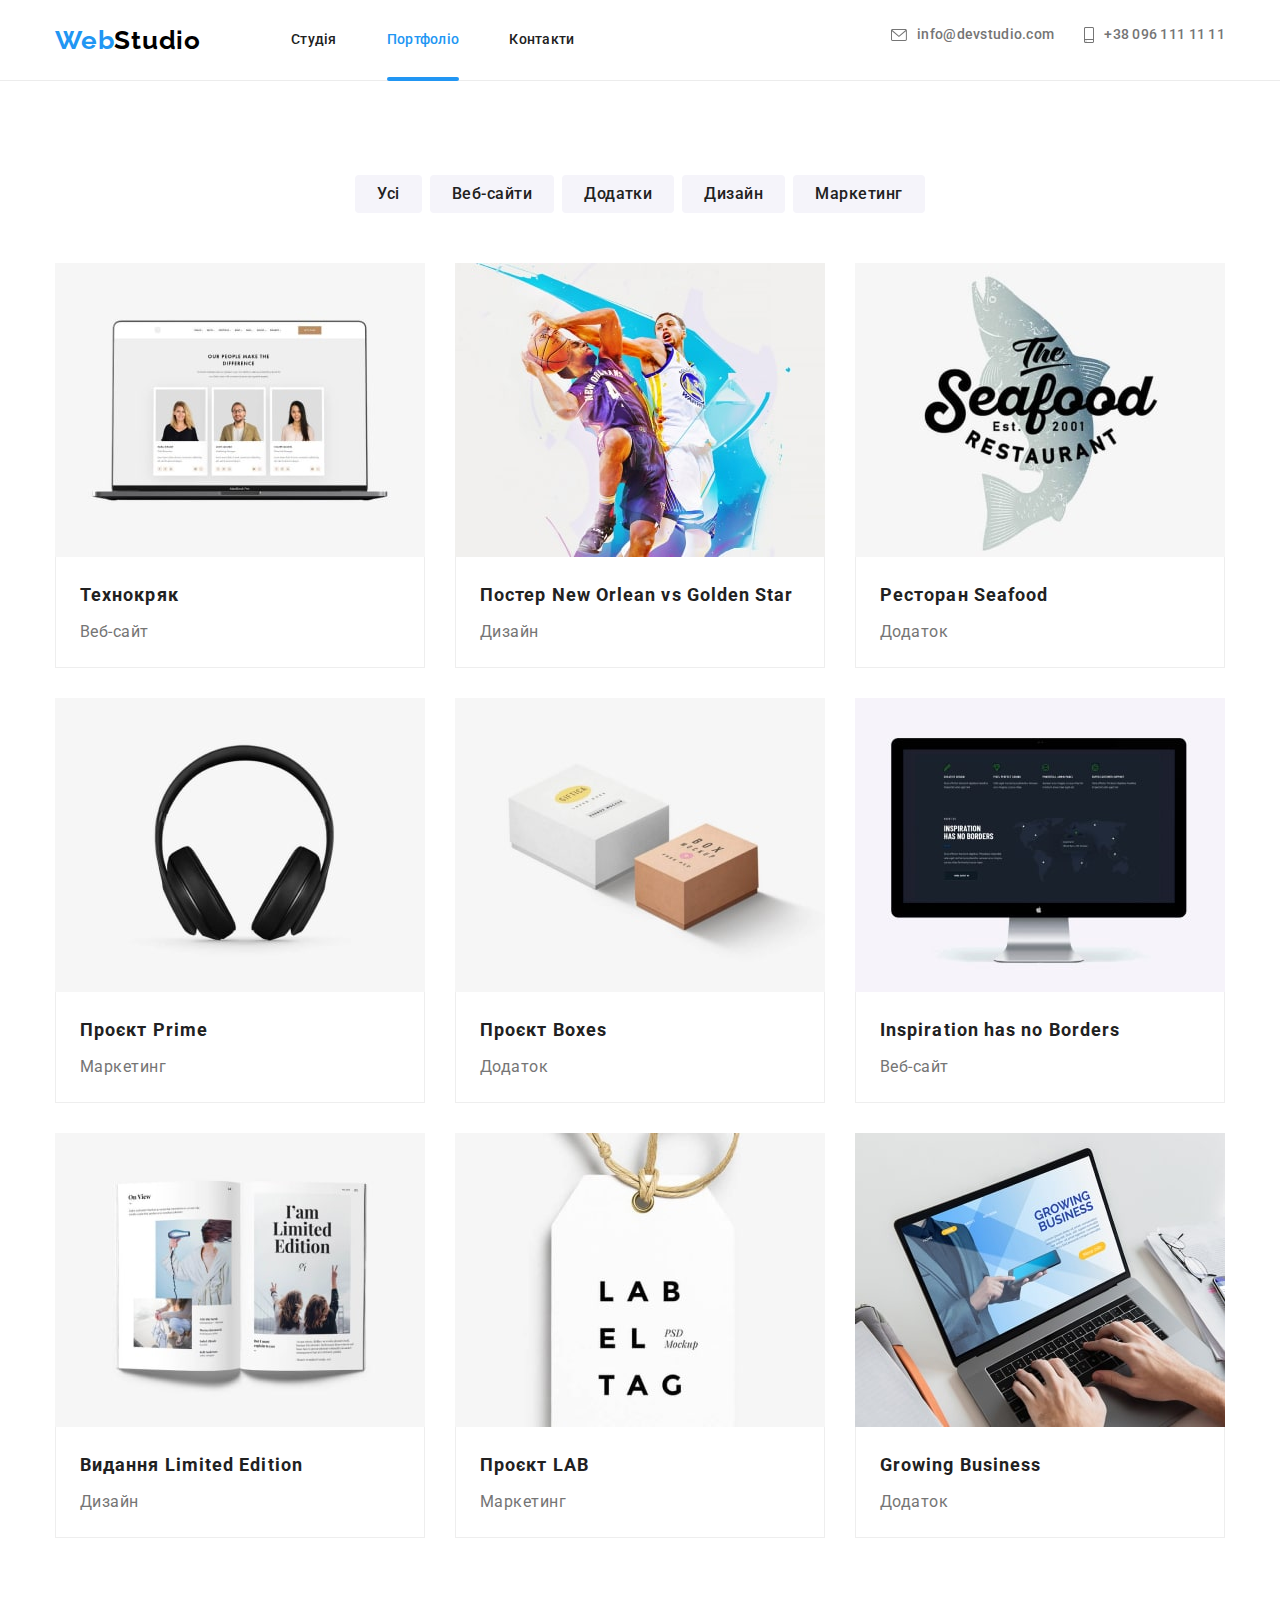
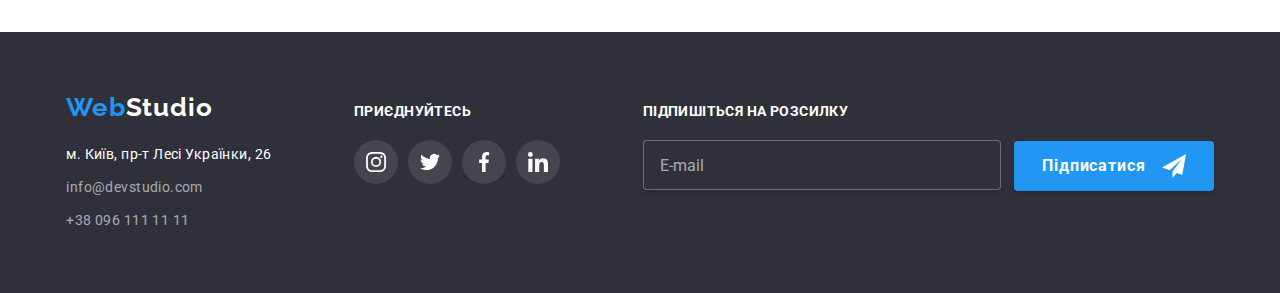
==== commit b5c5719f: "Почате меню мобайл" ====
--- a/portfolio.html
+++ b/portfolio.html
@@ -21,8 +21,8 @@
                 <nav class="nav">
                     <!-- навігація на інші сторінки -->
                     <ul class="site-nav"> 
-                        <li class="site-nav__item"><a href="./index.html" class="site-nav__link site-nav__link--current">Студія</a></li>
-                        <li class="site-nav__item"><a href="./portfolio.html" class="site-nav__link">Портфоліо</a></li>
+                        <li class="site-nav__item"><a href="./index.html" class="site-nav__link">Студія</a></li>
+                        <li class="site-nav__item"><a href="./portfolio.html" class="site-nav__link site-nav__link--current">Портфоліо</a></li>
                         <li class="site-nav__item"><a href="#" class="site-nav__link">Контакти</a></li>
                     </ul>          
                 </nav>
--- a/css/main.min.css
+++ b/css/main.min.css
@@ -1 +1 @@
-/*! modern-normalize v1.1.0 | MIT License | https://github.com/sindresorhus/modern-normalize */*,::before,::after{-webkit-box-sizing:border-box;box-sizing:border-box}html{line-height:1.15;-webkit-text-size-adjust:100%;-moz-tab-size:4;-o-tab-size:4;tab-size:4}body{margin:0;font-family:system-ui,-apple-system,"Segoe UI",Roboto,Helvetica,Arial,sans-serif,"Apple Color Emoji","Segoe UI Emoji"}hr{height:0;color:inherit}abbr[title]{-webkit-text-decoration:underline dotted;text-decoration:underline dotted}b,strong{font-weight:bolder}code,kbd,samp,pre{font-family:ui-monospace,SFMono-Regular,Consolas,"Liberation Mono",Menlo,monospace;font-size:1em}small{font-size:80%}sub,sup{font-size:75%;line-height:0;position:relative;vertical-align:baseline}sub{bottom:-0.25em}sup{top:-0.5em}table{text-indent:0;border-color:inherit}button,input,optgroup,select,textarea{font-family:inherit;font-size:100%;line-height:1.15;margin:0}button,select{text-transform:none}button,[type=button],[type=reset],[type=submit]{-webkit-appearance:button}::-moz-focus-inner{border-style:none;padding:0}:-moz-focusring{outline:1px dotted ButtonText}:-moz-ui-invalid{box-shadow:none}legend{padding:0}progress{vertical-align:baseline}::-webkit-inner-spin-button,::-webkit-outer-spin-button{height:auto}[type=search]{-webkit-appearance:textfield;outline-offset:-2px}::-webkit-search-decoration{-webkit-appearance:none}::-webkit-file-upload-button{-webkit-appearance:button;font:inherit}summary{display:list-item}html{-webkit-box-sizing:border-box;box-sizing:border-box}*,*::before,*::after{-webkit-box-sizing:inherit;box-sizing:inherit}body{font-family:"Roboto",sans-serif;background-color:#fff;color:#757575}ul{list-style:none}a{text-decoration:none}p,h1,h2,h3,h4,h5,h6{margin:0}ul,ol{margin:0;padding-left:0}img{display:block;max-width:100%}.container{margin:0 auto;padding:0 15px}@media screen and (min-width: 480px){.container{width:480px}}@media screen and (min-width: 768px){.container{width:768px}}@media screen and (min-width: 1200px){.container{width:1200px}}@media screen and (min-width: 480px){.section-withoutname{padding-top:60px;padding-bottom:60px}}@media screen and (min-width: 768px){.section-withoutname{padding-top:60px;padding-bottom:60px}}@media screen and (min-width: 1200px){.section-withoutname{padding-top:94px;padding-bottom:0px}}@media screen and (max-width: 767px){.section{padding:60px 0}}@media screen and (min-width: 768px){.section{padding:60px 0}}@media screen and (min-width: 1200px){.section{padding:94px 0}}@media screen and (max-width: 1199px){.section.mobile-hidden{padding:0px}}@media screen and (min-width: 1200px){.section.mobile-hidden{padding:94px 0}}.section-color{background-color:#f5f4fa}.section-title{font-style:normal;font-weight:700;font-size:36px;line-height:1.17;text-align:center;letter-spacing:.03em;color:#212121;margin-bottom:50px;margin-top:0;padding:0}@media screen and (min-width: 480px){.position-list{display:-webkit-box;display:-ms-flexbox;display:flex;gap:30px;-ms-flex-wrap:wrap;flex-wrap:wrap;-webkit-box-pack:center;-ms-flex-pack:center;justify-content:center}}@media screen and (min-width: 768px){.position-list{display:-webkit-box;display:-ms-flexbox;display:flex;gap:30px;-ms-flex-wrap:wrap;flex-wrap:wrap;-webkit-box-pack:center;-ms-flex-pack:center;justify-content:center}}@media screen and (min-width: 1200px){.position-list{display:-webkit-box;display:-ms-flexbox;display:flex;gap:30px;-ms-flex-wrap:wrap;flex-wrap:wrap;-webkit-box-pack:center;-ms-flex-pack:center;justify-content:center}}@media screen and (max-width: 1199px){.position-list.mobile-hidden{display:none;padding:0}}@media screen and (max-width: 1199px){.section-title.mobile-hidden{position:absolute;white-space:nowrap;height:1px;width:1px;border:0;overflow:hidden;clip:rect(0 0 0 0);padding:0;margin:-1px;-webkit-clip-path:inset(50%);clip-path:inset(50%)}}.header{border-bottom-width:1px;border-bottom-style:solid;border-bottom-color:#ececec}@media screen and (min-width: 768px){.header{padding-top:0;padding-bottom:0}}@media screen and (min-width: 480px){.header-container{display:-webkit-box;display:-ms-flexbox;display:flex;-webkit-box-align:center;-ms-flex-align:center;align-items:center;-webkit-box-pack:justify;-ms-flex-pack:justify;justify-content:space-between}}@media screen and (min-width: 768px){.header-container{display:-webkit-box;display:-ms-flexbox;display:flex;-webkit-box-align:center;-ms-flex-align:center;align-items:center;-webkit-box-pack:justify;-ms-flex-pack:justify;justify-content:space-between}}@media screen and (min-width: 1200px){.header-container{display:-webkit-box;display:-ms-flexbox;display:flex;-webkit-box-align:center;-ms-flex-align:center;align-items:center;-webkit-box-pack:justify;-ms-flex-pack:justify;justify-content:space-between}}@media screen and (min-width: 768px){.menu{display:-webkit-box;display:-ms-flexbox;display:flex;-webkit-box-pack:justify;-ms-flex-pack:justify;justify-content:space-between;margin-left:90px;width:100vw}}@media screen and (min-width: 480px){.menu .nav{display:none}}@media screen and (min-width: 768px){.menu .nav{display:block}}.menu__button{display:block;margin:0;padding:0;background-color:rgba(0,0,0,0);border:none;fill:#212121}@media screen and (min-width: 480px){.menu__button .icon-close{display:none}}@media screen and (min-width: 480px){.menu__button.is-open .icon-close{display:block}}@media screen and (min-width: 480px){.menu__button.is-open .icon-menu{display:none}}.header-logo{font-family:"Raleway",sans-serif;font-style:normal;font-weight:700;font-size:26px;line-height:1.19;letter-spacing:.03em;color:#000}@media screen and (min-width: 480px){.header-logo{padding:16px 0}}.header-logo__color{color:#2196f3}@media screen and (min-width: 768px){.nav{margin-right:96px}}@media screen and (min-width: 768px){.nav{margin-right:0}}.site-nav{display:-webkit-box;display:-ms-flexbox;display:flex;-webkit-box-align:center;-ms-flex-align:center;align-items:center;gap:50px}.site-nav__item{display:block;position:relative}.site-nav__link{display:block;font-style:normal;font-weight:500;font-size:14px;line-height:1.14;letter-spacing:.02em;padding-top:32px;padding-bottom:32px;-webkit-transition-property:color;transition-property:color;-webkit-transition-duration:250ms;transition-duration:250ms;-webkit-transition-timing-function:cubic-bezier(0.4, 0, 0.2, 1);transition-timing-function:cubic-bezier(0.4, 0, 0.2, 1);color:#212121}.site-nav__link:hover,.site-nav__link:focus{color:#2196f3}.site-nav__link--current{color:#2196f3}.site-nav__link--current::after{content:"";position:absolute;display:block;width:100%;height:4px;background-color:#2196f3;border-radius:2px;bottom:-1px}@media screen and (min-width: 480px){.menu-contacts{display:none}}@media screen and (min-width: 768px){.menu-contacts{display:-webkit-box;display:-ms-flexbox;display:flex;-webkit-box-align:center;-ms-flex-align:center;align-items:center}}@media screen and (min-width: 1200px){.contacts{display:-webkit-box;display:-ms-flexbox;display:flex;gap:30px}}.contacts__item:first-child{margin-bottom:10px}.contacts__link{font-weight:500;font-size:14px;line-height:1.14;letter-spacing:.02em;color:#757575;fill:#757575}@media screen and (min-width: 768px){.contacts__link{display:-webkit-box;display:-ms-flexbox;display:flex}}@media screen and (min-width: 1200px){.contacts__link{display:-webkit-box;display:-ms-flexbox;display:flex;-webkit-box-align:center;-ms-flex-align:center;align-items:center}}.contacts__link:hover,.contacts__link:focus{color:#2196f3;fill:#2196f3}.contacts__icon{fill:currentColor;margin-right:10px;-webkit-transition-property:fill;transition-property:fill;-webkit-transition-duration:250ms;transition-duration:250ms;-webkit-transition-timing-function:cubic-bezier(0.4, 0, 0.2, 1);transition-timing-function:cubic-bezier(0.4, 0, 0.2, 1)}.menu__button{margin:0;padding:0;background-color:rgba(0,0,0,0);border:none;fill:#212121}@media screen and (min-width: 480px){.menu__button{display:-webkit-box;display:-ms-flexbox;display:flex}}@media screen and (min-width: 768px){.menu__button{display:none}}.hero-overlay{max-width:1600px;margin-left:auto;margin-right:auto;background-image:-webkit-gradient(linear, left top, right top, from(rgba(47, 48, 58, 0.4)), to(rgba(47, 48, 58, 0.4))),url(../images/hero.jpg);background-image:linear-gradient(to right, rgba(47, 48, 58, 0.4), rgba(47, 48, 58, 0.4)),url(../images/hero.jpg);background-color:#c4c4c4;background-size:cover}.hero{max-width:696px;margin:0 auto;text-align:center;padding:200px 15px}.hero-title{font-style:normal;font-weight:900;font-size:44px;line-height:1.36;letter-spacing:.06em;text-transform:uppercase;color:#fff;margin:0px 0px 30px 0px}.hero-button{font-style:normal;font-weight:700;font-size:16px;line-height:1.88;text-align:center;letter-spacing:.06em;background-color:#2196f3;color:#fff;padding:10px 32px;-webkit-box-shadow:0px 4px 4px rgba(0,0,0,.15);box-shadow:0px 4px 4px rgba(0,0,0,.15);-webkit-transition-property:background-color;transition-property:background-color;-webkit-transition-duration:time-250;transition-duration:time-250;-webkit-transition-timing-function:cubic-bezier(0.4, 0, 0.2, 1);transition-timing-function:cubic-bezier(0.4, 0, 0.2, 1)}.hero-button:hover,.hero-button:focus{background-color:#188ce8}.hero-button{font-family:inherit;cursor:pointer;border:rgba(0,0,0,0);border-radius:4px}.visually-hidden{position:absolute;white-space:nowrap;height:1px;width:1px;border:0;overflow:hidden;clip:rect(0 0 0 0);padding:0;margin:-1px;-webkit-clip-path:inset(50%);clip-path:inset(50%)}.advantages-box{background-color:#f5f4fa;height:120px;border-radius:4px;margin-bottom:30px;-webkit-box-pack:center;-ms-flex-pack:center;justify-content:center;-webkit-box-align:center;-ms-flex-align:center;align-items:center}@media screen and (min-width: 480px){.advantages-box{display:-webkit-box;display:-ms-flexbox;display:flex;width:450px;text-align:center}}@media screen and (min-width: 768px){.advantages-box{display:-webkit-box;display:-ms-flexbox;display:flex;margin-right:auto;margin-left:auto;width:354px}}@media screen and (min-width: 1200px){.advantages-box{display:-webkit-box;display:-ms-flexbox;display:flex;margin-right:auto;margin-left:auto;width:270px}}.advantages-title{font-style:normal;font-weight:700;font-size:14px;line-height:1.14;letter-spacing:.03em;text-transform:uppercase;color:#212121;padding:0;margin-top:0;margin-bottom:10px}@media screen and (min-width: 480px){.advantages-title{text-align:center}}@media screen and (min-width: 768px){.advantages-title{text-align:left}}.advantages-paragraph{font-size:14px;line-height:1.71;letter-spacing:.03em;color:#757575}@media screen and (min-width: 480px){.advantages-paragraph{margin-right:auto;margin-left:auto;max-width:450px}}@media screen and (min-width: 768px){.advantages-paragraph{margin-right:auto;margin-left:auto;max-width:354px}}@media screen and (min-width: 1200px){.advantages-paragraph{margin-right:auto;margin-left:auto;max-width:270px}}.product{position:relative}.product-thumb{display:-webkit-box;display:-ms-flexbox;display:flex;-webkit-box-pack:center;-ms-flex-pack:center;justify-content:center;-webkit-box-align:center;-ms-flex-align:center;align-items:center;position:absolute;bottom:0;width:100%;height:70px;background-color:rgba(47,48,58,.8)}.product-name{position:absolute;font-weight:700;font-size:14px;line-height:1.14;letter-spacing:.03em;text-transform:uppercase;color:#fff}.socialnet-card{background-color:#fff;border-radius:0 0 4px 4px;-webkit-box-shadow:0px 1px 3px rgba(0,0,0,.12),0px 1px 1px rgba(0,0,0,.14),0px 2px 1px rgba(0,0,0,.2);box-shadow:0px 1px 3px rgba(0,0,0,.12),0px 1px 1px rgba(0,0,0,.14),0px 2px 1px rgba(0,0,0,.2)}@media screen and (min-width: 480px){.socialnet-card{width:450px;height:622px}.socialnet-card:not(:last-child){margin-bottom:30px}}@media screen and (min-width: 768px){.socialnet-card{width:354px;height:536px}.socialnet-card:not(:last-child){margin-bottom:0px}}@media screen and (min-width: 1200px){.socialnet-card{width:270px;height:428px}}.socialnet-card .socialnet{padding:30px 0}.socialnet-card .socialnet-name{font-style:normal;font-weight:500;font-size:16px;line-height:1.19;text-align:center;letter-spacing:.03em;color:#212121;margin-bottom:10px}.socialnet-card .socialnet-subname{font-size:16px;line-height:1.19;text-align:center;letter-spacing:.03em;color:#757575;margin-bottom:16px}.socialnet-card .socialnet__list{display:-webkit-box;display:-ms-flexbox;display:flex;gap:10px;-webkit-box-pack:center;-ms-flex-pack:center;justify-content:center}.socialnet-card .socialnet__link{display:-webkit-box;display:-ms-flexbox;display:flex;width:44px;height:44px;background-color:rgba(255,255,255,.1);border-radius:50%;fill:#afb1b8;-webkit-box-pack:center;-ms-flex-pack:center;justify-content:center;-webkit-box-align:center;-ms-flex-align:center;align-items:center;-webkit-transition-property:background-color,fill;transition-property:background-color,fill;-webkit-transition-duration:250ms;transition-duration:250ms;-webkit-transition-timing-function:cubic-bezier(0.4, 0, 0.2, 1);transition-timing-function:cubic-bezier(0.4, 0, 0.2, 1)}.socialnet-card .socialnet__link:hover,.socialnet-card .socialnet__link:focus{background-color:#2196f3;fill:#fff}.socialnet-card .socialnet__logo{color:currentColor}.client__link{border:1px solid #afb1b8;border-radius:4px;height:92px;fill:#afb1b8;-webkit-box-pack:center;-ms-flex-pack:center;justify-content:center;-webkit-box-align:center;-ms-flex-align:center;align-items:center;-webkit-transition-property:border-color,fill;transition-property:border-color,fill;-webkit-transition-duration:250ms;transition-duration:250ms;-webkit-transition-timing-function:cubic-bezier(0.4, 0, 0.2, 1);transition-timing-function:cubic-bezier(0.4, 0, 0.2, 1)}.client__link:hover,.client__link:focus{border-color:#2196f3;fill:#2196f3}@media screen and (max-width: 767px){.client__link{display:-webkit-box;display:-ms-flexbox;display:flex;min-width:210px}}@media screen and (min-width: 768px){.client__link{display:-webkit-box;display:-ms-flexbox;display:flex;min-width:226px}}@media screen and (min-width: 1200px){.client__link{min-width:170px}}.client__logo{color:currentColor}.backdrop{position:fixed;top:0;left:0;width:100%;height:100%;background-color:rgba(0,0,0,.2);opacity:1;visibility:visible;-webkit-transition:opacity 250ms cubic-bezier(0.4, 0, 0.2, 1),visibility 250ms cubic-bezier(0.4, 0, 0.2, 1);transition:opacity 250ms cubic-bezier(0.4, 0, 0.2, 1),visibility 250ms cubic-bezier(0.4, 0, 0.2, 1)}.backdrop.is-hidden{opacity:0;pointer-events:none;visibility:hidden}.modal-window{position:absolute;top:50%;left:50%;-webkit-transform:translate(-50%, -50%) scale(1);transform:translate(-50%, -50%) scale(1);-webkit-transition:-webkit-transform 250ms cubic-bezier(0.4, 0, 0.2, 1);transition:-webkit-transform 250ms cubic-bezier(0.4, 0, 0.2, 1);transition:transform 250ms cubic-bezier(0.4, 0, 0.2, 1);transition:transform 250ms cubic-bezier(0.4, 0, 0.2, 1), -webkit-transform 250ms cubic-bezier(0.4, 0, 0.2, 1);min-width:528px;min-height:581px;border-radius:4px;padding:40px;background-color:#fff;-webkit-box-shadow:0px 1px 3px rgba(0,0,0,.12),0px 1px 1px rgba(0,0,0,.14),0px 2px 1px rgba(0,0,0,.2);box-shadow:0px 1px 3px rgba(0,0,0,.12),0px 1px 1px rgba(0,0,0,.14),0px 2px 1px rgba(0,0,0,.2)}.backdrop.is-hidden .modal-window{-webkit-transform:translate(-50%, -50%) scale(0.9);transform:translate(-50%, -50%) scale(0.9)}.modal-closebutton{display:-webkit-box;display:-ms-flexbox;display:flex;-webkit-box-align:center;-ms-flex-align:center;align-items:center;-webkit-box-pack:center;-ms-flex-pack:center;justify-content:center;position:absolute;border-radius:50%;width:30px;height:30px;top:8px;right:8px;padding:0;cursor:pointer;border:1px solid rgba(0,0,0,.1);background-color:rgba(0,0,0,0)}.modal-closebutton__img{display:block;fill:#000;-webkit-transition-property:fill;transition-property:fill;-webkit-transition-duration:250ms;transition-duration:250ms;-webkit-transition-timing-function:cubic-bezier(0.4, 0, 0.2, 1);transition-timing-function:cubic-bezier(0.4, 0, 0.2, 1)}.modal-closebutton:hover .modal-closebutton__img,.modal-closebutton:focus .modal-closebutton__img{fill:#2196f3}.modal-window__name{display:block;font-size:20px;line-height:1.15;text-align:center;letter-spacing:.03em;color:#212121}.modal-form{margin-top:12px;display:block}.modal-form__field{position:relative;display:-webkit-box;display:-ms-flexbox;display:flex;-webkit-box-orient:vertical;-webkit-box-direction:normal;-ms-flex-direction:column;flex-direction:column;gap:4px}.modal-form__field--text{margin-bottom:10px}.modal-form__field--textarea{margin-bottom:20px}.modal-form__field--check{margin-top:20px;position:absolute;white-space:nowrap;height:1px;width:1px;border:0;overflow:hidden;clip:rect(0 0 0 0);padding:0;margin:-1px;-webkit-clip-path:inset(50%);clip-path:inset(50%)}.modal-form__label{font-size:12px;line-height:1.17;letter-spacing:.01em}.modal-form__label--check{display:-webkit-box;display:-ms-flexbox;display:flex;-webkit-box-align:center;-ms-flex-align:center;align-items:center;font-size:14px;line-height:1.71;letter-spacing:.03em;color:#757575}.modal-form__input{display:block;width:448px;height:40px;border-radius:4px;border:1px solid rgba(33,33,33,.2);padding:14px 16px 14px 42px;outline:none;-webkit-transition-property:border-color;transition-property:border-color;-webkit-transition-duration:250ms;transition-duration:250ms;-webkit-transition-timing-function:cubic-bezier(0.4, 0, 0.2, 1);transition-timing-function:cubic-bezier(0.4, 0, 0.2, 1)}.modal-form__input:focus{border-color:#2196f3}.modal-form__logo{position:absolute;top:calc(8px + 50%);left:15px;-webkit-transform:translateY(-50%);transform:translateY(-50%);fill:#212121;-webkit-transition-property:fill;transition-property:fill;-webkit-transition-duration:250ms;transition-duration:250ms;-webkit-transition-timing-function:cubic-bezier(0.4, 0, 0.2, 1);transition-timing-function:cubic-bezier(0.4, 0, 0.2, 1)}.modal-form__logo--check{display:inline-block;margin-left:12px;margin-right:8px;background-color:#fff;border:2px solid #212121;border-radius:2px;cursor:pointer;-webkit-transition-property:background-color;transition-property:background-color;-webkit-transition-duration:250ms;transition-duration:250ms;-webkit-transition-timing-function:cubic-bezier(0.4, 0, 0.2, 1);transition-timing-function:cubic-bezier(0.4, 0, 0.2, 1)}.modal-form__input:focus+.modal-form__logo{fill:#2196f3}.modal-form__textarea{font-size:12px;line-height:1.17;letter-spacing:.01em;height:120px;resize:none;border-radius:4px;border:1px solid rgba(33,33,33,.2);padding:12px 16px;outline:none;-webkit-transition-property:border-color;transition-property:border-color;-webkit-transition-duration:250ms;transition-duration:250ms;-webkit-transition-timing-function:cubic-bezier(0.4, 0, 0.2, 1);transition-timing-function:cubic-bezier(0.4, 0, 0.2, 1)}.modal-form__textarea:focus{border-color:#2196f3}.modal-form__textarea::-webkit-input-placeholder{color:rgba(117,117,117,.5);font-size:12px;line-height:14px;letter-spacing:.01em}.modal-form__textarea::-moz-placeholder{color:rgba(117,117,117,.5);font-size:12px;line-height:14px;letter-spacing:.01em}.modal-form__textarea:-ms-input-placeholder{color:rgba(117,117,117,.5);font-size:12px;line-height:14px;letter-spacing:.01em}.modal-form__textarea::-ms-input-placeholder{color:rgba(117,117,117,.5);font-size:12px;line-height:14px;letter-spacing:.01em}.modal-form__textarea::placeholder{color:rgba(117,117,117,.5);font-size:12px;line-height:14px;letter-spacing:.01em}.modal-form__field--check:checked+.modal-form__logo--check{display:inline-block;margin-left:12px;margin-right:8px;background-color:#2196f3;border-radius:2px;border-color:#2196f3}.modal-form__link{color:#2196f3;-webkit-text-decoration:underline 1px;text-decoration:underline 1px}.modal-form__button{display:block;margin-top:30px;margin-left:auto;margin-right:auto;font-size:16px;line-height:1.88;-webkit-box-align:center;-ms-flex-align:center;align-items:center;text-align:center;letter-spacing:.06em;padding:0;width:200px;height:50px;background-color:#2196f3;border-radius:4px;-webkit-box-shadow:0px 4px 4px rgba(0,0,0,.15);box-shadow:0px 4px 4px rgba(0,0,0,.15);color:#fff;border-color:rgba(0,0,0,0);-webkit-transition-property:background-color;transition-property:background-color;-webkit-transition-duration:250ms;transition-duration:250ms;-webkit-transition-timing-function:cubic-bezier(0.4, 0, 0.2, 1);transition-timing-function:cubic-bezier(0.4, 0, 0.2, 1)}.modal-form__button:hover,.modal-form__button:focus{background-color:#188ce8;cursor:pointer}.filtr{display:-webkit-box;display:-ms-flexbox;display:flex;gap:8px}@media screen and (min-width: 480px){.filtr{-ms-flex-wrap:wrap;flex-wrap:wrap;-webkit-box-pack:start;-ms-flex-pack:start;justify-content:flex-start;margin-bottom:40px;row-gap:15px}}@media screen and (min-width: 768px){.filtr{-ms-flex-wrap:nowrap;flex-wrap:nowrap;-webkit-box-pack:center;-ms-flex-pack:center;justify-content:center;margin-bottom:30px;row-gap:0}}@media screen and (min-width: 768px){.filtr{margin-bottom:50px}}.filtr__button{font-style:normal;font-weight:500;font-size:16px;line-height:1.62;text-align:center;letter-spacing:.03em;background-color:#f5f4fa;color:#212121;padding:6px 22px;-webkit-transition-property:color,background-color,-webkit-box-shadow;transition-property:color,background-color,-webkit-box-shadow;transition-property:color,background-color,box-shadow;transition-property:color,background-color,box-shadow,-webkit-box-shadow;-webkit-transition-duration:250ms;transition-duration:250ms;-webkit-transition-timing-function:cubic-bezier(0.4, 0, 0.2, 1);transition-timing-function:cubic-bezier(0.4, 0, 0.2, 1)}.filtr__button:hover,.filtr__button:focus{background-color:#2196f3;color:#fff;-webkit-box-shadow:0px 3px 1px rgba(0,0,0,.1),0px 1px 2px rgba(0,0,0,.08),0px 2px 2px rgba(0,0,0,.12);box-shadow:0px 3px 1px rgba(0,0,0,.1),0px 1px 2px rgba(0,0,0,.08),0px 2px 2px rgba(0,0,0,.12)}.filtr__button{font-family:inherit;cursor:pointer;border:rgba(0,0,0,0);border-radius:4px}.products{display:-webkit-box;display:-ms-flexbox;display:flex;-ms-flex-wrap:wrap;flex-wrap:wrap;gap:30px}@media screen and (min-width: 768px){.products-item{-ms-flex-preferred-size:calc((100% - 60px)/2);flex-basis:calc((100% - 60px)/2)}.products-item:nth-child(2n){margin-right:0}}@media screen and (min-width: 1200px){.products-item{-ms-flex-preferred-size:calc((100% - 90px)/3);flex-basis:calc((100% - 90px)/3)}.products-item:nth-child(3n){margin-right:0}}.products-box__link{display:block;position:relative;-webkit-transition-property:-webkit-box-shadow;transition-property:-webkit-box-shadow;transition-property:box-shadow;transition-property:box-shadow, -webkit-box-shadow;-webkit-transition-duration:250ms;transition-duration:250ms;-webkit-transition-timing-function:cubic-bezier(0.4, 0, 0.2, 1);transition-timing-function:cubic-bezier(0.4, 0, 0.2, 1)}@media screen and (min-width: 480px){.products-box__link{width:450px}}@media screen and (min-width: 768px){.products-box__link{width:354px}}@media screen and (min-width: 1200px){.products-box__link{width:370px}}.products-box__link:hover,.products-box__link:focus{-webkit-box-shadow:0px 1px 1px rgba(0,0,0,.12),0px 4px 4px rgba(0,0,0,.06),1px 4px 6px rgba(0,0,0,.16);box-shadow:0px 1px 1px rgba(0,0,0,.12),0px 4px 4px rgba(0,0,0,.06),1px 4px 6px rgba(0,0,0,.16)}.products-box__link:hover .products-box__text,.products-box__link:focus .products-box__text{content:"";-webkit-transform:translateY(0%);transform:translateY(0%)}.products-box__thumb{display:block;position:relative;overflow:hidden}@media screen and (min-width: 480px){.products-box__thumb{width:450px;height:294px}}@media screen and (min-width: 768px){.products-box__thumb{width:354px;height:294px}}@media screen and (min-width: 1200px){.products-box__thumb{width:370px;height:294px}}.products-box__text{display:block;position:absolute;background-color:rgba(33,150,243,.9);height:294px;font-size:18px;line-height:1.56;letter-spacing:.03em;color:#fff;-webkit-transform:translateY(101%);transform:translateY(101%);-webkit-transition-property:-webkit-transform;transition-property:-webkit-transform;transition-property:transform;transition-property:transform, -webkit-transform;-webkit-transition-duration:250ms;transition-duration:250ms;-webkit-transition-timing-function:cubic-bezier(0.4, 0, 0.2, 1);transition-timing-function:cubic-bezier(0.4, 0, 0.2, 1)}@media screen and (min-width: 480px){.products-box__text{width:450px;padding:77px 24px}}@media screen and (min-width: 768px){.products-box__text{width:354px;padding:49px 24px 77px}}@media screen and (min-width: 1200px){.products-box__text{width:370px;padding:63px 24px}}.products-box__name{padding:20px 24px;border-left:1px solid #eee;border-bottom:1px solid #eee;border-right:1px solid #eee}.products-box__title{font-style:normal;font-weight:700;font-size:18px;line-height:2;letter-spacing:.06em;color:#212121;margin-bottom:4px}.products-box__subtitle{font-style:normal;font-size:16px;line-height:1.88;letter-spacing:.03em;color:#757575}.footer{background-color:#2f303a;padding:60px 0}@media screen and (min-width: 1200px){.footer-position{display:-webkit-box;display:-ms-flexbox;display:flex;gap:93px;-webkit-box-align:baseline;-ms-flex-align:baseline;align-items:baseline}}@media screen and (min-width: 768px){.footer-position{display:-webkit-box;display:-ms-flexbox;display:flex;gap:60px;-ms-flex-pack:distribute;justify-content:space-around;-ms-flex-wrap:wrap;flex-wrap:wrap;-webkit-box-align:baseline;-ms-flex-align:baseline;align-items:baseline}}@media screen and (min-width: 480px){.footer-one{text-align:center;margin-bottom:60px}}@media screen and (min-width: 768px){.footer-one{text-align:center;margin-bottom:0px}}@media screen and (min-width: 1200px){.footer-one{text-align:left}}.footer-logo{display:inline-block;font-family:"Raleway",sans-serif;font-style:normal;font-weight:700;font-size:26px;line-height:1.19;letter-spacing:.03em;color:#fff;margin-bottom:20px}.footer-logo__color{color:#2196f3}.footer-contacts__item:not(:last-child){margin-bottom:9px}.footer-contacts__link{font-style:normal;font-size:14px;line-height:1.71;letter-spacing:.03em;-webkit-transition-property:color;transition-property:color;-webkit-transition-duration:250ms;transition-duration:250ms;-webkit-transition-timing-function:cubic-bezier(0.4, 0, 0.2, 1);transition-timing-function:cubic-bezier(0.4, 0, 0.2, 1)}.footer-contacts__link--color1{color:#fff}.footer-contacts__link--color2{color:rgba(255,255,255,.6)}.footer-contacts__link:hover,.footer-contacts__link:focus{color:#2196f3}@media screen and (min-width: 480px){.footer-two{text-align:center;margin-bottom:60px}}@media screen and (min-width: 768px){.footer-two{text-align:center;margin-bottom:0px}}@media screen and (min-width: 1200px){.footer-two{text-align:left}}.footer-title{display:block;font-weight:700;font-size:14px;line-height:1.14;letter-spacing:.03em;text-transform:uppercase;color:#fff;margin-bottom:20px}.footer-socialnet{display:-webkit-box;display:-ms-flexbox;display:flex;gap:10px}@media screen and (min-width: 480px){.footer-socialnet{-webkit-box-pack:center;-ms-flex-pack:center;justify-content:center}}.footer-socialnet__link{display:-webkit-box;display:-ms-flexbox;display:flex;width:44px;height:44px;background-color:rgba(255,255,255,.1);fill:#fff;border-radius:50%;-webkit-box-pack:center;-ms-flex-pack:center;justify-content:center;-webkit-box-align:center;-ms-flex-align:center;align-items:center;-webkit-transition-property:background-color;transition-property:background-color;-webkit-transition-duration:250ms;transition-duration:250ms;-webkit-transition-timing-function:cubic-bezier(0.4, 0, 0.2, 1);transition-timing-function:cubic-bezier(0.4, 0, 0.2, 1)}.footer-socialnet__link:hover,.footer-socialnet__link:focus{background-color:#2196f3}@media screen and (min-width: 480px){.footer-three{text-align:center}}@media screen and (min-width: 768px){.footer-three{text-align:center}}@media screen and (min-width: 1200px){.footer-three{text-align:left}}.footer-form__input{padding:15px 16px;height:50px;border-radius:4px;border:1px solid rgba(255,255,255,.3);background-color:#2f303a;color:#fff;-webkit-box-shadow:0px 4px 4px rgba(0,0,0,.15);box-shadow:0px 4px 4px rgba(0,0,0,.15);outline:none;-webkit-transition-property:border-color;transition-property:border-color;-webkit-transition-duration:250ms;transition-duration:250ms;-webkit-transition-timing-function:cubic-bezier(0.4, 0, 0.2, 1);transition-timing-function:cubic-bezier(0.4, 0, 0.2, 1)}.footer-form__input::-webkit-input-placeholder{color:rgba(255,255,255,.6)}.footer-form__input::-moz-placeholder{color:rgba(255,255,255,.6)}.footer-form__input:-ms-input-placeholder{color:rgba(255,255,255,.6)}.footer-form__input::-ms-input-placeholder{color:rgba(255,255,255,.6)}.footer-form__input::placeholder{color:rgba(255,255,255,.6)}.footer-form__input:focus{border-color:#2196f3}@media screen and (min-width: 480px){.footer-form__input{display:block;margin-bottom:20px;width:450px}}@media screen and (min-width: 768px){.footer-form__input{display:block;margin-bottom:20px}}@media screen and (min-width: 1200px){.footer-form__input{display:inline;margin-bottom:0px;width:358px}}.footer-form__button{position:relative;font-style:normal;font-weight:700;font-size:16px;line-height:1.88;-webkit-box-align:center;-ms-flex-align:center;align-items:center;text-align:left;letter-spacing:.06em;color:#fff;background-color:#2196f3;border-radius:4px;padding:10px 28px;cursor:pointer;border:rgba(0,0,0,0);-webkit-box-shadow:0px 4px 4px rgba(0,0,0,.15);box-shadow:0px 4px 4px rgba(0,0,0,.15);width:200px;margin-left:9px;-webkit-transition-property:background-color;transition-property:background-color;-webkit-transition-duration:250ms;transition-duration:250ms;-webkit-transition-timing-function:cubic-bezier(0.4, 0, 0.2, 1);transition-timing-function:cubic-bezier(0.4, 0, 0.2, 1)}.footer-form__button:hover,.footer-form__button:focus{background-color:#188ce8}.footer-form__logo{position:absolute;top:50%;right:28px;-webkit-transform:translateY(-50%);transform:translateY(-50%)}/*# sourceMappingURL=main.min.css.map */+/*! modern-normalize v1.1.0 | MIT License | https://github.com/sindresorhus/modern-normalize */*,::before,::after{-webkit-box-sizing:border-box;box-sizing:border-box}html{line-height:1.15;-webkit-text-size-adjust:100%;-moz-tab-size:4;-o-tab-size:4;tab-size:4}body{margin:0;font-family:system-ui,-apple-system,"Segoe UI",Roboto,Helvetica,Arial,sans-serif,"Apple Color Emoji","Segoe UI Emoji"}hr{height:0;color:inherit}abbr[title]{-webkit-text-decoration:underline dotted;text-decoration:underline dotted}b,strong{font-weight:bolder}code,kbd,samp,pre{font-family:ui-monospace,SFMono-Regular,Consolas,"Liberation Mono",Menlo,monospace;font-size:1em}small{font-size:80%}sub,sup{font-size:75%;line-height:0;position:relative;vertical-align:baseline}sub{bottom:-0.25em}sup{top:-0.5em}table{text-indent:0;border-color:inherit}button,input,optgroup,select,textarea{font-family:inherit;font-size:100%;line-height:1.15;margin:0}button,select{text-transform:none}button,[type=button],[type=reset],[type=submit]{-webkit-appearance:button}::-moz-focus-inner{border-style:none;padding:0}:-moz-focusring{outline:1px dotted ButtonText}:-moz-ui-invalid{box-shadow:none}legend{padding:0}progress{vertical-align:baseline}::-webkit-inner-spin-button,::-webkit-outer-spin-button{height:auto}[type=search]{-webkit-appearance:textfield;outline-offset:-2px}::-webkit-search-decoration{-webkit-appearance:none}::-webkit-file-upload-button{-webkit-appearance:button;font:inherit}summary{display:list-item}html{-webkit-box-sizing:border-box;box-sizing:border-box}*,*::before,*::after{-webkit-box-sizing:inherit;box-sizing:inherit}body{font-family:"Roboto",sans-serif;background-color:#fff;color:#757575}ul{list-style:none}a{text-decoration:none}p,h1,h2,h3,h4,h5,h6{margin:0}ul,ol{margin:0;padding-left:0}img{display:block;max-width:100%}.container{margin:0 auto;padding:0 15px}@media screen and (min-width: 480px){.container{width:480px}}@media screen and (min-width: 768px){.container{width:768px}}@media screen and (min-width: 1200px){.container{width:1200px}}@media screen and (min-width: 480px){.section-withoutname{padding-top:60px;padding-bottom:60px}}@media screen and (min-width: 768px){.section-withoutname{padding-top:60px;padding-bottom:60px}}@media screen and (min-width: 1200px){.section-withoutname{padding-top:94px;padding-bottom:0px}}@media screen and (max-width: 767px){.section{padding:60px 0}}@media screen and (min-width: 768px){.section{padding:60px 0}}@media screen and (min-width: 1200px){.section{padding:94px 0}}@media screen and (max-width: 1199px){.section.mobile-hidden{padding:0px}}@media screen and (min-width: 1200px){.section.mobile-hidden{padding:94px 0}}.section-color{background-color:#f5f4fa}.section-title{font-style:normal;font-weight:700;font-size:36px;line-height:1.17;text-align:center;letter-spacing:.03em;color:#212121;margin-bottom:50px;margin-top:0;padding:0}@media screen and (min-width: 480px){.position-list{display:-webkit-box;display:-ms-flexbox;display:flex;gap:30px;-ms-flex-wrap:wrap;flex-wrap:wrap;-webkit-box-pack:center;-ms-flex-pack:center;justify-content:center}}@media screen and (min-width: 768px){.position-list{display:-webkit-box;display:-ms-flexbox;display:flex;gap:30px;-ms-flex-wrap:wrap;flex-wrap:wrap;-webkit-box-pack:center;-ms-flex-pack:center;justify-content:center}}@media screen and (min-width: 1200px){.position-list{display:-webkit-box;display:-ms-flexbox;display:flex;gap:30px;-ms-flex-wrap:wrap;flex-wrap:wrap;-webkit-box-pack:center;-ms-flex-pack:center;justify-content:center}}@media screen and (max-width: 1199px){.position-list.mobile-hidden{display:none;padding:0}}@media screen and (max-width: 1199px){.section-title.mobile-hidden{position:absolute;white-space:nowrap;height:1px;width:1px;border:0;overflow:hidden;clip:rect(0 0 0 0);padding:0;margin:-1px;-webkit-clip-path:inset(50%);clip-path:inset(50%)}}.header{border-bottom-width:1px;border-bottom-style:solid;border-bottom-color:#ececec}@media screen and (min-width: 768px){.header{padding-top:0;padding-bottom:0}}@media screen and (min-width: 480px){.header-container{display:-webkit-box;display:-ms-flexbox;display:flex;-webkit-box-align:center;-ms-flex-align:center;align-items:center;-webkit-box-pack:justify;-ms-flex-pack:justify;justify-content:space-between}}@media screen and (min-width: 768px){.header-container{display:-webkit-box;display:-ms-flexbox;display:flex;-webkit-box-align:center;-ms-flex-align:center;align-items:center;-webkit-box-pack:justify;-ms-flex-pack:justify;justify-content:space-between}}@media screen and (min-width: 1200px){.header-container{display:-webkit-box;display:-ms-flexbox;display:flex;-webkit-box-align:center;-ms-flex-align:center;align-items:center;-webkit-box-pack:justify;-ms-flex-pack:justify;justify-content:space-between}}@media screen and (min-width: 480px){.menu{font-weight:500;letter-spacing:.02em}}@media screen and (min-width: 768px){.menu{display:-webkit-box;display:-ms-flexbox;display:flex;-webkit-box-pack:justify;-ms-flex-pack:justify;justify-content:space-between;margin-left:90px;width:100vw}}@media screen and (min-width: 480px){.menu .nav{display:none}}@media screen and (min-width: 768px){.menu .nav{display:block}}@media screen and (min-width: 480px){.menu.is-open{position:fixed;z-index:1;top:0;left:0;bottom:0;right:0;padding:48px 40px;overflow-y:scroll;display:-webkit-box;display:-ms-flexbox;display:flex;-webkit-box-orient:vertical;-webkit-box-direction:normal;-ms-flex-direction:column;flex-direction:column;-webkit-box-pack:justify;-ms-flex-pack:justify;justify-content:space-between;background-color:#fff}}@media screen and (min-width: 480px){.menu.is-open .nav{display:block}}.menu__button{display:block;margin:0;padding:0;background-color:rgba(0,0,0,0);border:none;fill:#212121}@media screen and (min-width: 480px){.menu__button .icon-close{display:none}}@media screen and (min-width: 480px){.menu__button .icon-menu{display:block}}@media screen and (min-width: 480px){.menu__button.is-open .icon-close{display:block}}@media screen and (min-width: 480px){.menu__button.is-open .icon-menu{display:none}}.header-logo{font-family:"Raleway",sans-serif;font-style:normal;font-weight:700;font-size:26px;line-height:1.19;letter-spacing:.03em;color:#000}@media screen and (min-width: 480px){.header-logo{padding:16px 0}}.header-logo__color{color:#2196f3}@media screen and (min-width: 768px){.nav{margin-right:96px}}@media screen and (min-width: 768px){.nav{margin-right:0}}@media screen and (min-width: 480px){.site-nav{display:block}}@media screen and (min-width: 768px){.site-nav{display:-webkit-box;display:-ms-flexbox;display:flex;-webkit-box-align:center;-ms-flex-align:center;align-items:center;gap:50px}}.site-nav__item{display:block;position:relative}@media screen and (min-width: 480px){.site-nav__link{font-style:normal;font-weight:500;font-size:40px;line-height:47px;letter-spacing:.02em;-webkit-transition-property:color;transition-property:color;-webkit-transition-duration:250ms;transition-duration:250ms;-webkit-transition-timing-function:cubic-bezier(0.4, 0, 0.2, 1);transition-timing-function:cubic-bezier(0.4, 0, 0.2, 1);color:#212121}.site-nav__link:hover,.site-nav__link:focus{color:#2196f3}.site-nav__link--current{color:#2196f3}}@media screen and (min-width: 768px){.site-nav__link{display:block;font-style:normal;font-weight:500;font-size:14px;line-height:1.14;letter-spacing:.02em;padding-top:32px;padding-bottom:32px;-webkit-transition-property:color;transition-property:color;-webkit-transition-duration:250ms;transition-duration:250ms;-webkit-transition-timing-function:cubic-bezier(0.4, 0, 0.2, 1);transition-timing-function:cubic-bezier(0.4, 0, 0.2, 1);color:#212121}.site-nav__link:hover,.site-nav__link:focus{color:#2196f3}.site-nav__link--current{color:#2196f3}.site-nav__link--current::after{content:"";position:absolute;display:block;width:100%;height:4px;background-color:#2196f3;border-radius:2px;bottom:-1px}}@media screen and (min-width: 480px){.site-nav__item:not(:last-child){margin-bottom:32px}}@media screen and (min-width: 768px){.site-nav__item:not(:last-child){margin-bottom:0}}@media screen and (min-width: 480px){.menu-contacts{display:none}}@media screen and (min-width: 768px){.menu-contacts{display:-webkit-box;display:-ms-flexbox;display:flex;-webkit-box-align:center;-ms-flex-align:center;align-items:center}}@media screen and (min-width: 1200px){.contacts{display:-webkit-box;display:-ms-flexbox;display:flex;gap:30px}}.contacts__item:first-child{margin-bottom:10px}.contacts__link{font-weight:500;font-size:14px;line-height:1.14;letter-spacing:.02em;color:#757575;fill:#757575}@media screen and (min-width: 768px){.contacts__link{display:-webkit-box;display:-ms-flexbox;display:flex}}@media screen and (min-width: 1200px){.contacts__link{display:-webkit-box;display:-ms-flexbox;display:flex;-webkit-box-align:center;-ms-flex-align:center;align-items:center}}.contacts__link:hover,.contacts__link:focus{color:#2196f3;fill:#2196f3}.contacts__icon{fill:currentColor;margin-right:10px;-webkit-transition-property:fill;transition-property:fill;-webkit-transition-duration:250ms;transition-duration:250ms;-webkit-transition-timing-function:cubic-bezier(0.4, 0, 0.2, 1);transition-timing-function:cubic-bezier(0.4, 0, 0.2, 1)}.menu.is-open .menu-social{display:-webkit-box;display:-ms-flexbox;display:flex}@media screen and (min-width: 480px){.menu-social{display:block}}@media screen and (min-width: 768px){.menu-social{display:none}}.menu.is-open .menu-social__item:not(:last-child){margin-right:10px;padding-right:10px;border-right:1px solid rgba(33,33,33,.2)}.menu .menu-social__link{color:#2196f3;font-size:18px;line-height:1.22;text-decoration:none}.menu__button{z-index:2;margin:0;padding:0;background-color:rgba(0,0,0,0);border:none;fill:#212121}@media screen and (min-width: 480px){.menu__button{display:-webkit-box;display:-ms-flexbox;display:flex}}@media screen and (min-width: 768px){.menu__button{display:none}}.hero-overlay{max-width:1600px;margin-left:auto;margin-right:auto;background-image:-webkit-gradient(linear, left top, right top, from(rgba(47, 48, 58, 0.4)), to(rgba(47, 48, 58, 0.4))),url(../images/hero.jpg);background-image:linear-gradient(to right, rgba(47, 48, 58, 0.4), rgba(47, 48, 58, 0.4)),url(../images/hero.jpg);background-color:#c4c4c4;background-size:cover}.hero{max-width:696px;margin:0 auto;text-align:center;padding:200px 15px}.hero-title{font-style:normal;font-weight:900;font-size:44px;line-height:1.36;letter-spacing:.06em;text-transform:uppercase;color:#fff;margin:0px 0px 30px 0px}.hero-button{font-style:normal;font-weight:700;font-size:16px;line-height:1.88;text-align:center;letter-spacing:.06em;background-color:#2196f3;color:#fff;padding:10px 32px;-webkit-box-shadow:0px 4px 4px rgba(0,0,0,.15);box-shadow:0px 4px 4px rgba(0,0,0,.15);-webkit-transition-property:background-color;transition-property:background-color;-webkit-transition-duration:time-250;transition-duration:time-250;-webkit-transition-timing-function:cubic-bezier(0.4, 0, 0.2, 1);transition-timing-function:cubic-bezier(0.4, 0, 0.2, 1)}.hero-button:hover,.hero-button:focus{background-color:#188ce8}.hero-button{font-family:inherit;cursor:pointer;border:rgba(0,0,0,0);border-radius:4px}.visually-hidden{position:absolute;white-space:nowrap;height:1px;width:1px;border:0;overflow:hidden;clip:rect(0 0 0 0);padding:0;margin:-1px;-webkit-clip-path:inset(50%);clip-path:inset(50%)}.advantages-box{background-color:#f5f4fa;height:120px;border-radius:4px;margin-bottom:30px;-webkit-box-pack:center;-ms-flex-pack:center;justify-content:center;-webkit-box-align:center;-ms-flex-align:center;align-items:center}@media screen and (min-width: 480px){.advantages-box{display:-webkit-box;display:-ms-flexbox;display:flex;width:450px;text-align:center}}@media screen and (min-width: 768px){.advantages-box{display:-webkit-box;display:-ms-flexbox;display:flex;margin-right:auto;margin-left:auto;width:354px}}@media screen and (min-width: 1200px){.advantages-box{display:-webkit-box;display:-ms-flexbox;display:flex;margin-right:auto;margin-left:auto;width:270px}}.advantages-title{font-style:normal;font-weight:700;font-size:14px;line-height:1.14;letter-spacing:.03em;text-transform:uppercase;color:#212121;padding:0;margin-top:0;margin-bottom:10px}@media screen and (min-width: 480px){.advantages-title{text-align:center}}@media screen and (min-width: 768px){.advantages-title{text-align:left}}.advantages-paragraph{font-size:14px;line-height:1.71;letter-spacing:.03em;color:#757575}@media screen and (min-width: 480px){.advantages-paragraph{margin-right:auto;margin-left:auto;max-width:450px}}@media screen and (min-width: 768px){.advantages-paragraph{margin-right:auto;margin-left:auto;max-width:354px}}@media screen and (min-width: 1200px){.advantages-paragraph{margin-right:auto;margin-left:auto;max-width:270px}}.product{position:relative}.product-thumb{display:-webkit-box;display:-ms-flexbox;display:flex;-webkit-box-pack:center;-ms-flex-pack:center;justify-content:center;-webkit-box-align:center;-ms-flex-align:center;align-items:center;position:absolute;bottom:0;width:100%;height:70px;background-color:rgba(47,48,58,.8)}.product-name{position:absolute;font-weight:700;font-size:14px;line-height:1.14;letter-spacing:.03em;text-transform:uppercase;color:#fff}.socialnet-card{background-color:#fff;border-radius:0 0 4px 4px;-webkit-box-shadow:0px 1px 3px rgba(0,0,0,.12),0px 1px 1px rgba(0,0,0,.14),0px 2px 1px rgba(0,0,0,.2);box-shadow:0px 1px 3px rgba(0,0,0,.12),0px 1px 1px rgba(0,0,0,.14),0px 2px 1px rgba(0,0,0,.2)}@media screen and (min-width: 480px){.socialnet-card{width:450px;height:622px}.socialnet-card:not(:last-child){margin-bottom:30px}}@media screen and (min-width: 768px){.socialnet-card{width:354px;height:536px}.socialnet-card:not(:last-child){margin-bottom:0px}}@media screen and (min-width: 1200px){.socialnet-card{width:270px;height:428px}}.socialnet-card .socialnet{padding:30px 0}.socialnet-card .socialnet-name{font-style:normal;font-weight:500;font-size:16px;line-height:1.19;text-align:center;letter-spacing:.03em;color:#212121;margin-bottom:10px}.socialnet-card .socialnet-subname{font-size:16px;line-height:1.19;text-align:center;letter-spacing:.03em;color:#757575;margin-bottom:16px}.socialnet-card .socialnet__list{display:-webkit-box;display:-ms-flexbox;display:flex;gap:10px;-webkit-box-pack:center;-ms-flex-pack:center;justify-content:center}.socialnet-card .socialnet__link{display:-webkit-box;display:-ms-flexbox;display:flex;width:44px;height:44px;background-color:rgba(255,255,255,.1);border-radius:50%;fill:#afb1b8;-webkit-box-pack:center;-ms-flex-pack:center;justify-content:center;-webkit-box-align:center;-ms-flex-align:center;align-items:center;-webkit-transition-property:background-color,fill;transition-property:background-color,fill;-webkit-transition-duration:250ms;transition-duration:250ms;-webkit-transition-timing-function:cubic-bezier(0.4, 0, 0.2, 1);transition-timing-function:cubic-bezier(0.4, 0, 0.2, 1)}.socialnet-card .socialnet__link:hover,.socialnet-card .socialnet__link:focus{background-color:#2196f3;fill:#fff}.socialnet-card .socialnet__logo{color:currentColor}.client__link{border:1px solid #afb1b8;border-radius:4px;height:92px;fill:#afb1b8;-webkit-box-pack:center;-ms-flex-pack:center;justify-content:center;-webkit-box-align:center;-ms-flex-align:center;align-items:center;-webkit-transition-property:border-color,fill;transition-property:border-color,fill;-webkit-transition-duration:250ms;transition-duration:250ms;-webkit-transition-timing-function:cubic-bezier(0.4, 0, 0.2, 1);transition-timing-function:cubic-bezier(0.4, 0, 0.2, 1)}.client__link:hover,.client__link:focus{border-color:#2196f3;fill:#2196f3}@media screen and (max-width: 767px){.client__link{display:-webkit-box;display:-ms-flexbox;display:flex;min-width:210px}}@media screen and (min-width: 768px){.client__link{display:-webkit-box;display:-ms-flexbox;display:flex;min-width:226px}}@media screen and (min-width: 1200px){.client__link{min-width:170px}}.client__logo{color:currentColor}.backdrop{position:fixed;top:0;left:0;width:100%;height:100%;background-color:rgba(0,0,0,.2);opacity:1;visibility:visible;-webkit-transition:opacity 250ms cubic-bezier(0.4, 0, 0.2, 1),visibility 250ms cubic-bezier(0.4, 0, 0.2, 1);transition:opacity 250ms cubic-bezier(0.4, 0, 0.2, 1),visibility 250ms cubic-bezier(0.4, 0, 0.2, 1)}.backdrop.is-hidden{opacity:0;pointer-events:none;visibility:hidden}.modal-window{position:absolute;top:50%;left:50%;-webkit-transform:translate(-50%, -50%) scale(1);transform:translate(-50%, -50%) scale(1);-webkit-transition:-webkit-transform 250ms cubic-bezier(0.4, 0, 0.2, 1);transition:-webkit-transform 250ms cubic-bezier(0.4, 0, 0.2, 1);transition:transform 250ms cubic-bezier(0.4, 0, 0.2, 1);transition:transform 250ms cubic-bezier(0.4, 0, 0.2, 1), -webkit-transform 250ms cubic-bezier(0.4, 0, 0.2, 1);min-width:528px;min-height:581px;border-radius:4px;padding:40px;background-color:#fff;-webkit-box-shadow:0px 1px 3px rgba(0,0,0,.12),0px 1px 1px rgba(0,0,0,.14),0px 2px 1px rgba(0,0,0,.2);box-shadow:0px 1px 3px rgba(0,0,0,.12),0px 1px 1px rgba(0,0,0,.14),0px 2px 1px rgba(0,0,0,.2)}.backdrop.is-hidden .modal-window{-webkit-transform:translate(-50%, -50%) scale(0.9);transform:translate(-50%, -50%) scale(0.9)}.modal-closebutton{display:-webkit-box;display:-ms-flexbox;display:flex;-webkit-box-align:center;-ms-flex-align:center;align-items:center;-webkit-box-pack:center;-ms-flex-pack:center;justify-content:center;position:absolute;border-radius:50%;width:30px;height:30px;top:8px;right:8px;padding:0;cursor:pointer;border:1px solid rgba(0,0,0,.1);background-color:rgba(0,0,0,0)}.modal-closebutton__img{display:block;fill:#000;-webkit-transition-property:fill;transition-property:fill;-webkit-transition-duration:250ms;transition-duration:250ms;-webkit-transition-timing-function:cubic-bezier(0.4, 0, 0.2, 1);transition-timing-function:cubic-bezier(0.4, 0, 0.2, 1)}.modal-closebutton:hover .modal-closebutton__img,.modal-closebutton:focus .modal-closebutton__img{fill:#2196f3}.modal-window__name{display:block;font-size:20px;line-height:1.15;text-align:center;letter-spacing:.03em;color:#212121}.modal-form{margin-top:12px;display:block}.modal-form__field{position:relative;display:-webkit-box;display:-ms-flexbox;display:flex;-webkit-box-orient:vertical;-webkit-box-direction:normal;-ms-flex-direction:column;flex-direction:column;gap:4px}.modal-form__field--text{margin-bottom:10px}.modal-form__field--textarea{margin-bottom:20px}.modal-form__field--check{margin-top:20px;position:absolute;white-space:nowrap;height:1px;width:1px;border:0;overflow:hidden;clip:rect(0 0 0 0);padding:0;margin:-1px;-webkit-clip-path:inset(50%);clip-path:inset(50%)}.modal-form__label{font-size:12px;line-height:1.17;letter-spacing:.01em}.modal-form__label--check{display:-webkit-box;display:-ms-flexbox;display:flex;-webkit-box-align:center;-ms-flex-align:center;align-items:center;font-size:14px;line-height:1.71;letter-spacing:.03em;color:#757575}.modal-form__input{display:block;width:448px;height:40px;border-radius:4px;border:1px solid rgba(33,33,33,.2);padding:14px 16px 14px 42px;outline:none;-webkit-transition-property:border-color;transition-property:border-color;-webkit-transition-duration:250ms;transition-duration:250ms;-webkit-transition-timing-function:cubic-bezier(0.4, 0, 0.2, 1);transition-timing-function:cubic-bezier(0.4, 0, 0.2, 1)}.modal-form__input:focus{border-color:#2196f3}.modal-form__logo{position:absolute;top:calc(8px + 50%);left:15px;-webkit-transform:translateY(-50%);transform:translateY(-50%);fill:#212121;-webkit-transition-property:fill;transition-property:fill;-webkit-transition-duration:250ms;transition-duration:250ms;-webkit-transition-timing-function:cubic-bezier(0.4, 0, 0.2, 1);transition-timing-function:cubic-bezier(0.4, 0, 0.2, 1)}.modal-form__logo--check{display:inline-block;margin-left:12px;margin-right:8px;background-color:#fff;border:2px solid #212121;border-radius:2px;cursor:pointer;-webkit-transition-property:background-color;transition-property:background-color;-webkit-transition-duration:250ms;transition-duration:250ms;-webkit-transition-timing-function:cubic-bezier(0.4, 0, 0.2, 1);transition-timing-function:cubic-bezier(0.4, 0, 0.2, 1)}.modal-form__input:focus+.modal-form__logo{fill:#2196f3}.modal-form__textarea{font-size:12px;line-height:1.17;letter-spacing:.01em;height:120px;resize:none;border-radius:4px;border:1px solid rgba(33,33,33,.2);padding:12px 16px;outline:none;-webkit-transition-property:border-color;transition-property:border-color;-webkit-transition-duration:250ms;transition-duration:250ms;-webkit-transition-timing-function:cubic-bezier(0.4, 0, 0.2, 1);transition-timing-function:cubic-bezier(0.4, 0, 0.2, 1)}.modal-form__textarea:focus{border-color:#2196f3}.modal-form__textarea::-webkit-input-placeholder{color:rgba(117,117,117,.5);font-size:12px;line-height:14px;letter-spacing:.01em}.modal-form__textarea::-moz-placeholder{color:rgba(117,117,117,.5);font-size:12px;line-height:14px;letter-spacing:.01em}.modal-form__textarea:-ms-input-placeholder{color:rgba(117,117,117,.5);font-size:12px;line-height:14px;letter-spacing:.01em}.modal-form__textarea::-ms-input-placeholder{color:rgba(117,117,117,.5);font-size:12px;line-height:14px;letter-spacing:.01em}.modal-form__textarea::placeholder{color:rgba(117,117,117,.5);font-size:12px;line-height:14px;letter-spacing:.01em}.modal-form__field--check:checked+.modal-form__logo--check{display:inline-block;margin-left:12px;margin-right:8px;background-color:#2196f3;border-radius:2px;border-color:#2196f3}.modal-form__link{color:#2196f3;-webkit-text-decoration:underline 1px;text-decoration:underline 1px}.modal-form__button{display:block;margin-top:30px;margin-left:auto;margin-right:auto;font-size:16px;line-height:1.88;-webkit-box-align:center;-ms-flex-align:center;align-items:center;text-align:center;letter-spacing:.06em;padding:0;width:200px;height:50px;background-color:#2196f3;border-radius:4px;-webkit-box-shadow:0px 4px 4px rgba(0,0,0,.15);box-shadow:0px 4px 4px rgba(0,0,0,.15);color:#fff;border-color:rgba(0,0,0,0);-webkit-transition-property:background-color;transition-property:background-color;-webkit-transition-duration:250ms;transition-duration:250ms;-webkit-transition-timing-function:cubic-bezier(0.4, 0, 0.2, 1);transition-timing-function:cubic-bezier(0.4, 0, 0.2, 1)}.modal-form__button:hover,.modal-form__button:focus{background-color:#188ce8;cursor:pointer}.filtr{display:-webkit-box;display:-ms-flexbox;display:flex;gap:8px}@media screen and (min-width: 480px){.filtr{-ms-flex-wrap:wrap;flex-wrap:wrap;-webkit-box-pack:start;-ms-flex-pack:start;justify-content:flex-start;margin-bottom:40px;row-gap:15px}}@media screen and (min-width: 768px){.filtr{-ms-flex-wrap:nowrap;flex-wrap:nowrap;-webkit-box-pack:center;-ms-flex-pack:center;justify-content:center;margin-bottom:30px;row-gap:0}}@media screen and (min-width: 768px){.filtr{margin-bottom:50px}}.filtr__button{font-style:normal;font-weight:500;font-size:16px;line-height:1.62;text-align:center;letter-spacing:.03em;background-color:#f5f4fa;color:#212121;padding:6px 22px;-webkit-transition-property:color,background-color,-webkit-box-shadow;transition-property:color,background-color,-webkit-box-shadow;transition-property:color,background-color,box-shadow;transition-property:color,background-color,box-shadow,-webkit-box-shadow;-webkit-transition-duration:250ms;transition-duration:250ms;-webkit-transition-timing-function:cubic-bezier(0.4, 0, 0.2, 1);transition-timing-function:cubic-bezier(0.4, 0, 0.2, 1)}.filtr__button:hover,.filtr__button:focus{background-color:#2196f3;color:#fff;-webkit-box-shadow:0px 3px 1px rgba(0,0,0,.1),0px 1px 2px rgba(0,0,0,.08),0px 2px 2px rgba(0,0,0,.12);box-shadow:0px 3px 1px rgba(0,0,0,.1),0px 1px 2px rgba(0,0,0,.08),0px 2px 2px rgba(0,0,0,.12)}.filtr__button{font-family:inherit;cursor:pointer;border:rgba(0,0,0,0);border-radius:4px}.products{display:-webkit-box;display:-ms-flexbox;display:flex;-ms-flex-wrap:wrap;flex-wrap:wrap;gap:30px}@media screen and (min-width: 768px){.products-item{-ms-flex-preferred-size:calc((100% - 60px)/2);flex-basis:calc((100% - 60px)/2)}.products-item:nth-child(2n){margin-right:0}}@media screen and (min-width: 1200px){.products-item{-ms-flex-preferred-size:calc((100% - 90px)/3);flex-basis:calc((100% - 90px)/3)}.products-item:nth-child(3n){margin-right:0}}.products-box__link{display:block;position:relative;-webkit-transition-property:-webkit-box-shadow;transition-property:-webkit-box-shadow;transition-property:box-shadow;transition-property:box-shadow, -webkit-box-shadow;-webkit-transition-duration:250ms;transition-duration:250ms;-webkit-transition-timing-function:cubic-bezier(0.4, 0, 0.2, 1);transition-timing-function:cubic-bezier(0.4, 0, 0.2, 1)}@media screen and (min-width: 480px){.products-box__link{width:450px}}@media screen and (min-width: 768px){.products-box__link{width:354px}}@media screen and (min-width: 1200px){.products-box__link{width:370px}}.products-box__link:hover,.products-box__link:focus{-webkit-box-shadow:0px 1px 1px rgba(0,0,0,.12),0px 4px 4px rgba(0,0,0,.06),1px 4px 6px rgba(0,0,0,.16);box-shadow:0px 1px 1px rgba(0,0,0,.12),0px 4px 4px rgba(0,0,0,.06),1px 4px 6px rgba(0,0,0,.16)}.products-box__link:hover .products-box__text,.products-box__link:focus .products-box__text{content:"";-webkit-transform:translateY(0%);transform:translateY(0%)}.products-box__thumb{display:block;position:relative;overflow:hidden}@media screen and (min-width: 480px){.products-box__thumb{width:450px;height:294px}}@media screen and (min-width: 768px){.products-box__thumb{width:354px;height:294px}}@media screen and (min-width: 1200px){.products-box__thumb{width:370px;height:294px}}.products-box__text{display:block;position:absolute;background-color:rgba(33,150,243,.9);height:294px;font-size:18px;line-height:1.56;letter-spacing:.03em;color:#fff;-webkit-transform:translateY(101%);transform:translateY(101%);-webkit-transition-property:-webkit-transform;transition-property:-webkit-transform;transition-property:transform;transition-property:transform, -webkit-transform;-webkit-transition-duration:250ms;transition-duration:250ms;-webkit-transition-timing-function:cubic-bezier(0.4, 0, 0.2, 1);transition-timing-function:cubic-bezier(0.4, 0, 0.2, 1)}@media screen and (min-width: 480px){.products-box__text{width:450px;padding:77px 24px}}@media screen and (min-width: 768px){.products-box__text{width:354px;padding:49px 24px 77px}}@media screen and (min-width: 1200px){.products-box__text{width:370px;padding:63px 24px}}.products-box__name{padding:20px 24px;border-left:1px solid #eee;border-bottom:1px solid #eee;border-right:1px solid #eee}.products-box__title{font-style:normal;font-weight:700;font-size:18px;line-height:2;letter-spacing:.06em;color:#212121;margin-bottom:4px}.products-box__subtitle{font-style:normal;font-size:16px;line-height:1.88;letter-spacing:.03em;color:#757575}.footer{background-color:#2f303a;padding:60px 0}@media screen and (min-width: 1200px){.footer-position{display:-webkit-box;display:-ms-flexbox;display:flex;gap:93px;-webkit-box-align:baseline;-ms-flex-align:baseline;align-items:baseline}}@media screen and (min-width: 768px){.footer-position{display:-webkit-box;display:-ms-flexbox;display:flex;gap:60px;-ms-flex-pack:distribute;justify-content:space-around;-ms-flex-wrap:wrap;flex-wrap:wrap;-webkit-box-align:baseline;-ms-flex-align:baseline;align-items:baseline}}@media screen and (min-width: 480px){.footer-one{text-align:center;margin-bottom:60px}}@media screen and (min-width: 768px){.footer-one{text-align:center;margin-bottom:0px}}@media screen and (min-width: 1200px){.footer-one{text-align:left}}.footer-logo{display:inline-block;font-family:"Raleway",sans-serif;font-style:normal;font-weight:700;font-size:26px;line-height:1.19;letter-spacing:.03em;color:#fff;margin-bottom:20px}.footer-logo__color{color:#2196f3}.footer-contacts__item:not(:last-child){margin-bottom:9px}.footer-contacts__link{font-style:normal;font-size:14px;line-height:1.71;letter-spacing:.03em;-webkit-transition-property:color;transition-property:color;-webkit-transition-duration:250ms;transition-duration:250ms;-webkit-transition-timing-function:cubic-bezier(0.4, 0, 0.2, 1);transition-timing-function:cubic-bezier(0.4, 0, 0.2, 1)}.footer-contacts__link--color1{color:#fff}.footer-contacts__link--color2{color:rgba(255,255,255,.6)}.footer-contacts__link:hover,.footer-contacts__link:focus{color:#2196f3}@media screen and (min-width: 480px){.footer-two{text-align:center;margin-bottom:60px}}@media screen and (min-width: 768px){.footer-two{text-align:center;margin-bottom:0px}}@media screen and (min-width: 1200px){.footer-two{text-align:left}}.footer-title{display:block;font-weight:700;font-size:14px;line-height:1.14;letter-spacing:.03em;text-transform:uppercase;color:#fff;margin-bottom:20px}.footer-socialnet{display:-webkit-box;display:-ms-flexbox;display:flex;gap:10px}@media screen and (min-width: 480px){.footer-socialnet{-webkit-box-pack:center;-ms-flex-pack:center;justify-content:center}}.footer-socialnet__link{display:-webkit-box;display:-ms-flexbox;display:flex;width:44px;height:44px;background-color:rgba(255,255,255,.1);fill:#fff;border-radius:50%;-webkit-box-pack:center;-ms-flex-pack:center;justify-content:center;-webkit-box-align:center;-ms-flex-align:center;align-items:center;-webkit-transition-property:background-color;transition-property:background-color;-webkit-transition-duration:250ms;transition-duration:250ms;-webkit-transition-timing-function:cubic-bezier(0.4, 0, 0.2, 1);transition-timing-function:cubic-bezier(0.4, 0, 0.2, 1)}.footer-socialnet__link:hover,.footer-socialnet__link:focus{background-color:#2196f3}@media screen and (min-width: 480px){.footer-three{text-align:center}}@media screen and (min-width: 768px){.footer-three{text-align:center}}@media screen and (min-width: 1200px){.footer-three{text-align:left}}.footer-form__input{padding:15px 16px;height:50px;border-radius:4px;border:1px solid rgba(255,255,255,.3);background-color:#2f303a;color:#fff;-webkit-box-shadow:0px 4px 4px rgba(0,0,0,.15);box-shadow:0px 4px 4px rgba(0,0,0,.15);outline:none;-webkit-transition-property:border-color;transition-property:border-color;-webkit-transition-duration:250ms;transition-duration:250ms;-webkit-transition-timing-function:cubic-bezier(0.4, 0, 0.2, 1);transition-timing-function:cubic-bezier(0.4, 0, 0.2, 1)}.footer-form__input::-webkit-input-placeholder{color:rgba(255,255,255,.6)}.footer-form__input::-moz-placeholder{color:rgba(255,255,255,.6)}.footer-form__input:-ms-input-placeholder{color:rgba(255,255,255,.6)}.footer-form__input::-ms-input-placeholder{color:rgba(255,255,255,.6)}.footer-form__input::placeholder{color:rgba(255,255,255,.6)}.footer-form__input:focus{border-color:#2196f3}@media screen and (min-width: 480px){.footer-form__input{display:block;margin-bottom:20px;width:450px}}@media screen and (min-width: 768px){.footer-form__input{display:block;margin-bottom:20px}}@media screen and (min-width: 1200px){.footer-form__input{display:inline;margin-bottom:0px;width:358px}}.footer-form__button{position:relative;font-style:normal;font-weight:700;font-size:16px;line-height:1.88;-webkit-box-align:center;-ms-flex-align:center;align-items:center;text-align:left;letter-spacing:.06em;color:#fff;background-color:#2196f3;border-radius:4px;padding:10px 28px;cursor:pointer;border:rgba(0,0,0,0);-webkit-box-shadow:0px 4px 4px rgba(0,0,0,.15);box-shadow:0px 4px 4px rgba(0,0,0,.15);width:200px;margin-left:9px;-webkit-transition-property:background-color;transition-property:background-color;-webkit-transition-duration:250ms;transition-duration:250ms;-webkit-transition-timing-function:cubic-bezier(0.4, 0, 0.2, 1);transition-timing-function:cubic-bezier(0.4, 0, 0.2, 1)}.footer-form__button:hover,.footer-form__button:focus{background-color:#188ce8}.footer-form__logo{position:absolute;top:50%;right:28px;-webkit-transform:translateY(-50%);transform:translateY(-50%)}/*# sourceMappingURL=main.min.css.map */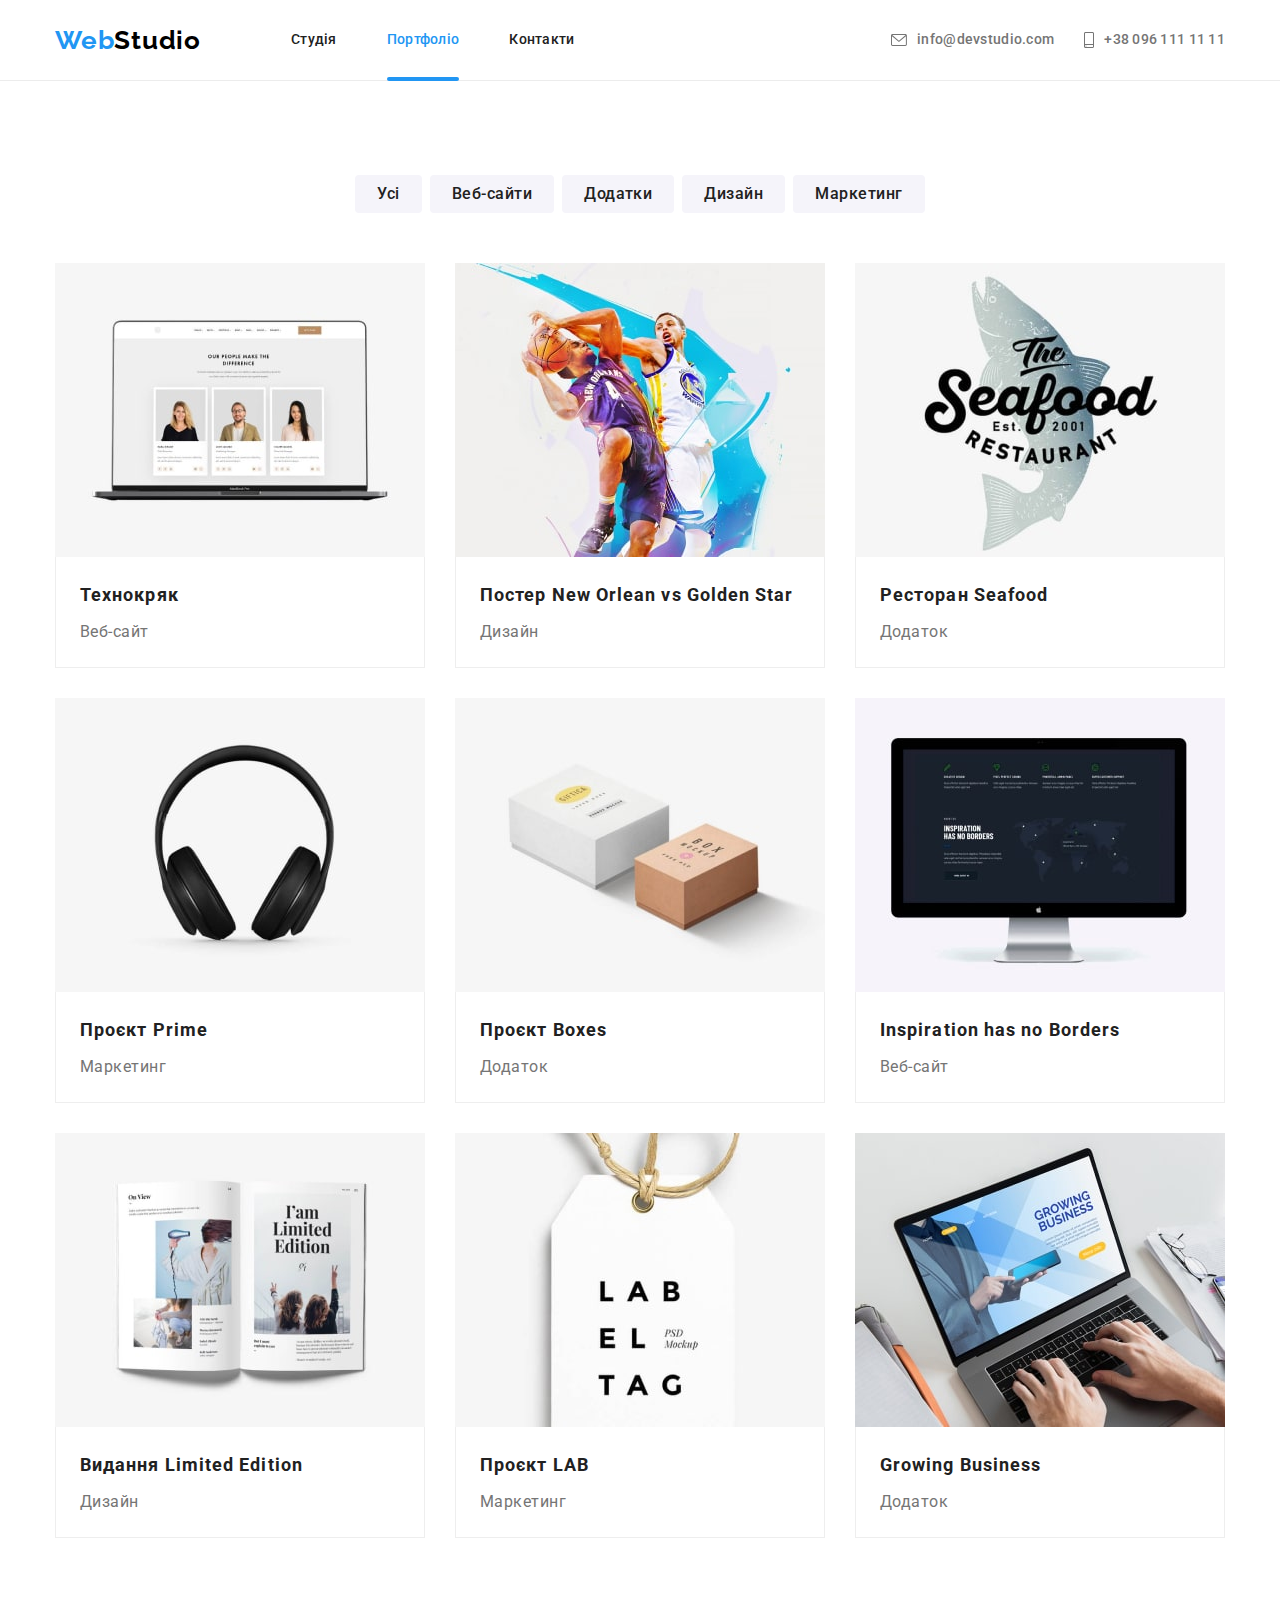
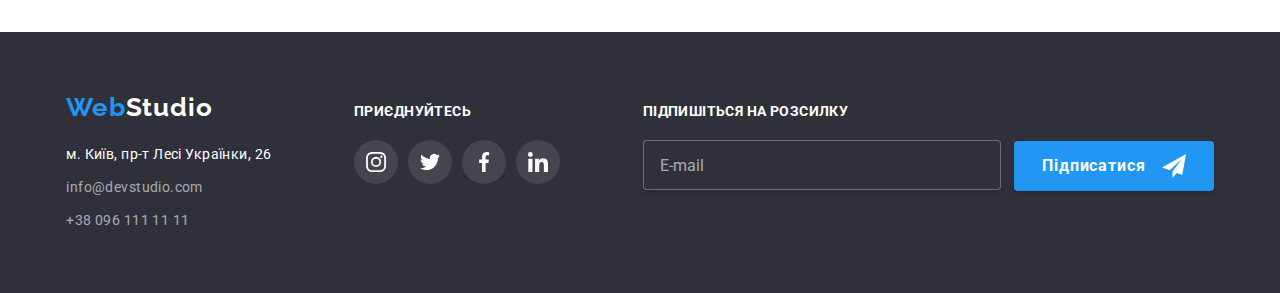
==== commit 51c213e1: "Зроблене Меню мобайл" ====
--- a/portfolio.html
+++ b/portfolio.html
@@ -39,13 +39,26 @@
                                 <use href="./images/icons.svg#icon-smartphone"></use>
                             </svg>+38 096 111 11 11</a></li>
                     </ul>
-                    <ul class="menu-social"></ul>
+                    <ul class="menu-social">
+                        <li class="menu-social__item">
+                            <a class="menu-social__link" href="#">Instagram</a>
+                        </li>
+                        <li class="menu-social__item">
+                            <a class="menu-social__link" href="#">Twitter</a>
+                        </li>
+                        <li class="menu-social__item">
+                            <a class="menu-social__link" href="#">Facebook</a>
+                        </li>
+                        <li class="menu-social__item">
+                            <a class="menu-social__link" href="#">Linkedin</a>
+                        </li>
+                    </ul>
                 </div>
             </div>
-            <button type="button" class="menu__button js-open-menu is-open" data-menu-button aria-expanded="false" aria-controls="js-menu-container">
+            <button type="button" class="menu__button js-open-menu is-open" aria-expanded="false" aria-controls="js-menu-container">
                 <svg class="menu-icon" width="40" height="40" aria-label="Перемикач мобільного меню">
+                    <use class="icon-menu" href="./images/icons.svg#icon-menu"></use>
                     <use class="icon-close" href="./images/icons.svg#icon-close"></use>
-                    <use class="icon-menu" href="./images/icons.svg#icon-menu"></use>
                 </svg>
             </button>
         </div>
--- a/css/main.min.css
+++ b/css/main.min.css
@@ -1 +1 @@
-/*! modern-normalize v1.1.0 | MIT License | https://github.com/sindresorhus/modern-normalize */*,::before,::after{-webkit-box-sizing:border-box;box-sizing:border-box}html{line-height:1.15;-webkit-text-size-adjust:100%;-moz-tab-size:4;-o-tab-size:4;tab-size:4}body{margin:0;font-family:system-ui,-apple-system,"Segoe UI",Roboto,Helvetica,Arial,sans-serif,"Apple Color Emoji","Segoe UI Emoji"}hr{height:0;color:inherit}abbr[title]{-webkit-text-decoration:underline dotted;text-decoration:underline dotted}b,strong{font-weight:bolder}code,kbd,samp,pre{font-family:ui-monospace,SFMono-Regular,Consolas,"Liberation Mono",Menlo,monospace;font-size:1em}small{font-size:80%}sub,sup{font-size:75%;line-height:0;position:relative;vertical-align:baseline}sub{bottom:-0.25em}sup{top:-0.5em}table{text-indent:0;border-color:inherit}button,input,optgroup,select,textarea{font-family:inherit;font-size:100%;line-height:1.15;margin:0}button,select{text-transform:none}button,[type=button],[type=reset],[type=submit]{-webkit-appearance:button}::-moz-focus-inner{border-style:none;padding:0}:-moz-focusring{outline:1px dotted ButtonText}:-moz-ui-invalid{box-shadow:none}legend{padding:0}progress{vertical-align:baseline}::-webkit-inner-spin-button,::-webkit-outer-spin-button{height:auto}[type=search]{-webkit-appearance:textfield;outline-offset:-2px}::-webkit-search-decoration{-webkit-appearance:none}::-webkit-file-upload-button{-webkit-appearance:button;font:inherit}summary{display:list-item}html{-webkit-box-sizing:border-box;box-sizing:border-box}*,*::before,*::after{-webkit-box-sizing:inherit;box-sizing:inherit}body{font-family:"Roboto",sans-serif;background-color:#fff;color:#757575}ul{list-style:none}a{text-decoration:none}p,h1,h2,h3,h4,h5,h6{margin:0}ul,ol{margin:0;padding-left:0}img{display:block;max-width:100%}.container{margin:0 auto;padding:0 15px}@media screen and (min-width: 480px){.container{width:480px}}@media screen and (min-width: 768px){.container{width:768px}}@media screen and (min-width: 1200px){.container{width:1200px}}@media screen and (min-width: 480px){.section-withoutname{padding-top:60px;padding-bottom:60px}}@media screen and (min-width: 768px){.section-withoutname{padding-top:60px;padding-bottom:60px}}@media screen and (min-width: 1200px){.section-withoutname{padding-top:94px;padding-bottom:0px}}@media screen and (max-width: 767px){.section{padding:60px 0}}@media screen and (min-width: 768px){.section{padding:60px 0}}@media screen and (min-width: 1200px){.section{padding:94px 0}}@media screen and (max-width: 1199px){.section.mobile-hidden{padding:0px}}@media screen and (min-width: 1200px){.section.mobile-hidden{padding:94px 0}}.section-color{background-color:#f5f4fa}.section-title{font-style:normal;font-weight:700;font-size:36px;line-height:1.17;text-align:center;letter-spacing:.03em;color:#212121;margin-bottom:50px;margin-top:0;padding:0}@media screen and (min-width: 480px){.position-list{display:-webkit-box;display:-ms-flexbox;display:flex;gap:30px;-ms-flex-wrap:wrap;flex-wrap:wrap;-webkit-box-pack:center;-ms-flex-pack:center;justify-content:center}}@media screen and (min-width: 768px){.position-list{display:-webkit-box;display:-ms-flexbox;display:flex;gap:30px;-ms-flex-wrap:wrap;flex-wrap:wrap;-webkit-box-pack:center;-ms-flex-pack:center;justify-content:center}}@media screen and (min-width: 1200px){.position-list{display:-webkit-box;display:-ms-flexbox;display:flex;gap:30px;-ms-flex-wrap:wrap;flex-wrap:wrap;-webkit-box-pack:center;-ms-flex-pack:center;justify-content:center}}@media screen and (max-width: 1199px){.position-list.mobile-hidden{display:none;padding:0}}@media screen and (max-width: 1199px){.section-title.mobile-hidden{position:absolute;white-space:nowrap;height:1px;width:1px;border:0;overflow:hidden;clip:rect(0 0 0 0);padding:0;margin:-1px;-webkit-clip-path:inset(50%);clip-path:inset(50%)}}.header{border-bottom-width:1px;border-bottom-style:solid;border-bottom-color:#ececec}@media screen and (min-width: 768px){.header{padding-top:0;padding-bottom:0}}@media screen and (min-width: 480px){.header-container{display:-webkit-box;display:-ms-flexbox;display:flex;-webkit-box-align:center;-ms-flex-align:center;align-items:center;-webkit-box-pack:justify;-ms-flex-pack:justify;justify-content:space-between}}@media screen and (min-width: 768px){.header-container{display:-webkit-box;display:-ms-flexbox;display:flex;-webkit-box-align:center;-ms-flex-align:center;align-items:center;-webkit-box-pack:justify;-ms-flex-pack:justify;justify-content:space-between}}@media screen and (min-width: 1200px){.header-container{display:-webkit-box;display:-ms-flexbox;display:flex;-webkit-box-align:center;-ms-flex-align:center;align-items:center;-webkit-box-pack:justify;-ms-flex-pack:justify;justify-content:space-between}}@media screen and (min-width: 480px){.menu{font-weight:500;letter-spacing:.02em}}@media screen and (min-width: 768px){.menu{display:-webkit-box;display:-ms-flexbox;display:flex;-webkit-box-pack:justify;-ms-flex-pack:justify;justify-content:space-between;margin-left:90px;width:100vw}}@media screen and (min-width: 480px){.menu .nav{display:none}}@media screen and (min-width: 768px){.menu .nav{display:block}}@media screen and (min-width: 480px){.menu.is-open{position:fixed;z-index:1;top:0;left:0;bottom:0;right:0;padding:48px 40px;overflow-y:scroll;display:-webkit-box;display:-ms-flexbox;display:flex;-webkit-box-orient:vertical;-webkit-box-direction:normal;-ms-flex-direction:column;flex-direction:column;-webkit-box-pack:justify;-ms-flex-pack:justify;justify-content:space-between;background-color:#fff}}@media screen and (min-width: 480px){.menu.is-open .nav{display:block}}.menu__button{display:block;margin:0;padding:0;background-color:rgba(0,0,0,0);border:none;fill:#212121}@media screen and (min-width: 480px){.menu__button .icon-close{display:none}}@media screen and (min-width: 480px){.menu__button .icon-menu{display:block}}@media screen and (min-width: 480px){.menu__button.is-open .icon-close{display:block}}@media screen and (min-width: 480px){.menu__button.is-open .icon-menu{display:none}}.header-logo{font-family:"Raleway",sans-serif;font-style:normal;font-weight:700;font-size:26px;line-height:1.19;letter-spacing:.03em;color:#000}@media screen and (min-width: 480px){.header-logo{padding:16px 0}}.header-logo__color{color:#2196f3}@media screen and (min-width: 768px){.nav{margin-right:96px}}@media screen and (min-width: 768px){.nav{margin-right:0}}@media screen and (min-width: 480px){.site-nav{display:block}}@media screen and (min-width: 768px){.site-nav{display:-webkit-box;display:-ms-flexbox;display:flex;-webkit-box-align:center;-ms-flex-align:center;align-items:center;gap:50px}}.site-nav__item{display:block;position:relative}@media screen and (min-width: 480px){.site-nav__link{font-style:normal;font-weight:500;font-size:40px;line-height:47px;letter-spacing:.02em;-webkit-transition-property:color;transition-property:color;-webkit-transition-duration:250ms;transition-duration:250ms;-webkit-transition-timing-function:cubic-bezier(0.4, 0, 0.2, 1);transition-timing-function:cubic-bezier(0.4, 0, 0.2, 1);color:#212121}.site-nav__link:hover,.site-nav__link:focus{color:#2196f3}.site-nav__link--current{color:#2196f3}}@media screen and (min-width: 768px){.site-nav__link{display:block;font-style:normal;font-weight:500;font-size:14px;line-height:1.14;letter-spacing:.02em;padding-top:32px;padding-bottom:32px;-webkit-transition-property:color;transition-property:color;-webkit-transition-duration:250ms;transition-duration:250ms;-webkit-transition-timing-function:cubic-bezier(0.4, 0, 0.2, 1);transition-timing-function:cubic-bezier(0.4, 0, 0.2, 1);color:#212121}.site-nav__link:hover,.site-nav__link:focus{color:#2196f3}.site-nav__link--current{color:#2196f3}.site-nav__link--current::after{content:"";position:absolute;display:block;width:100%;height:4px;background-color:#2196f3;border-radius:2px;bottom:-1px}}@media screen and (min-width: 480px){.site-nav__item:not(:last-child){margin-bottom:32px}}@media screen and (min-width: 768px){.site-nav__item:not(:last-child){margin-bottom:0}}@media screen and (min-width: 480px){.menu-contacts{display:none}}@media screen and (min-width: 768px){.menu-contacts{display:-webkit-box;display:-ms-flexbox;display:flex;-webkit-box-align:center;-ms-flex-align:center;align-items:center}}@media screen and (min-width: 1200px){.contacts{display:-webkit-box;display:-ms-flexbox;display:flex;gap:30px}}.contacts__item:first-child{margin-bottom:10px}.contacts__link{font-weight:500;font-size:14px;line-height:1.14;letter-spacing:.02em;color:#757575;fill:#757575}@media screen and (min-width: 768px){.contacts__link{display:-webkit-box;display:-ms-flexbox;display:flex}}@media screen and (min-width: 1200px){.contacts__link{display:-webkit-box;display:-ms-flexbox;display:flex;-webkit-box-align:center;-ms-flex-align:center;align-items:center}}.contacts__link:hover,.contacts__link:focus{color:#2196f3;fill:#2196f3}.contacts__icon{fill:currentColor;margin-right:10px;-webkit-transition-property:fill;transition-property:fill;-webkit-transition-duration:250ms;transition-duration:250ms;-webkit-transition-timing-function:cubic-bezier(0.4, 0, 0.2, 1);transition-timing-function:cubic-bezier(0.4, 0, 0.2, 1)}.menu.is-open .menu-social{display:-webkit-box;display:-ms-flexbox;display:flex}@media screen and (min-width: 480px){.menu-social{display:block}}@media screen and (min-width: 768px){.menu-social{display:none}}.menu.is-open .menu-social__item:not(:last-child){margin-right:10px;padding-right:10px;border-right:1px solid rgba(33,33,33,.2)}.menu .menu-social__link{color:#2196f3;font-size:18px;line-height:1.22;text-decoration:none}.menu__button{z-index:2;margin:0;padding:0;background-color:rgba(0,0,0,0);border:none;fill:#212121}@media screen and (min-width: 480px){.menu__button{display:-webkit-box;display:-ms-flexbox;display:flex}}@media screen and (min-width: 768px){.menu__button{display:none}}.hero-overlay{max-width:1600px;margin-left:auto;margin-right:auto;background-image:-webkit-gradient(linear, left top, right top, from(rgba(47, 48, 58, 0.4)), to(rgba(47, 48, 58, 0.4))),url(../images/hero.jpg);background-image:linear-gradient(to right, rgba(47, 48, 58, 0.4), rgba(47, 48, 58, 0.4)),url(../images/hero.jpg);background-color:#c4c4c4;background-size:cover}.hero{max-width:696px;margin:0 auto;text-align:center;padding:200px 15px}.hero-title{font-style:normal;font-weight:900;font-size:44px;line-height:1.36;letter-spacing:.06em;text-transform:uppercase;color:#fff;margin:0px 0px 30px 0px}.hero-button{font-style:normal;font-weight:700;font-size:16px;line-height:1.88;text-align:center;letter-spacing:.06em;background-color:#2196f3;color:#fff;padding:10px 32px;-webkit-box-shadow:0px 4px 4px rgba(0,0,0,.15);box-shadow:0px 4px 4px rgba(0,0,0,.15);-webkit-transition-property:background-color;transition-property:background-color;-webkit-transition-duration:time-250;transition-duration:time-250;-webkit-transition-timing-function:cubic-bezier(0.4, 0, 0.2, 1);transition-timing-function:cubic-bezier(0.4, 0, 0.2, 1)}.hero-button:hover,.hero-button:focus{background-color:#188ce8}.hero-button{font-family:inherit;cursor:pointer;border:rgba(0,0,0,0);border-radius:4px}.visually-hidden{position:absolute;white-space:nowrap;height:1px;width:1px;border:0;overflow:hidden;clip:rect(0 0 0 0);padding:0;margin:-1px;-webkit-clip-path:inset(50%);clip-path:inset(50%)}.advantages-box{background-color:#f5f4fa;height:120px;border-radius:4px;margin-bottom:30px;-webkit-box-pack:center;-ms-flex-pack:center;justify-content:center;-webkit-box-align:center;-ms-flex-align:center;align-items:center}@media screen and (min-width: 480px){.advantages-box{display:-webkit-box;display:-ms-flexbox;display:flex;width:450px;text-align:center}}@media screen and (min-width: 768px){.advantages-box{display:-webkit-box;display:-ms-flexbox;display:flex;margin-right:auto;margin-left:auto;width:354px}}@media screen and (min-width: 1200px){.advantages-box{display:-webkit-box;display:-ms-flexbox;display:flex;margin-right:auto;margin-left:auto;width:270px}}.advantages-title{font-style:normal;font-weight:700;font-size:14px;line-height:1.14;letter-spacing:.03em;text-transform:uppercase;color:#212121;padding:0;margin-top:0;margin-bottom:10px}@media screen and (min-width: 480px){.advantages-title{text-align:center}}@media screen and (min-width: 768px){.advantages-title{text-align:left}}.advantages-paragraph{font-size:14px;line-height:1.71;letter-spacing:.03em;color:#757575}@media screen and (min-width: 480px){.advantages-paragraph{margin-right:auto;margin-left:auto;max-width:450px}}@media screen and (min-width: 768px){.advantages-paragraph{margin-right:auto;margin-left:auto;max-width:354px}}@media screen and (min-width: 1200px){.advantages-paragraph{margin-right:auto;margin-left:auto;max-width:270px}}.product{position:relative}.product-thumb{display:-webkit-box;display:-ms-flexbox;display:flex;-webkit-box-pack:center;-ms-flex-pack:center;justify-content:center;-webkit-box-align:center;-ms-flex-align:center;align-items:center;position:absolute;bottom:0;width:100%;height:70px;background-color:rgba(47,48,58,.8)}.product-name{position:absolute;font-weight:700;font-size:14px;line-height:1.14;letter-spacing:.03em;text-transform:uppercase;color:#fff}.socialnet-card{background-color:#fff;border-radius:0 0 4px 4px;-webkit-box-shadow:0px 1px 3px rgba(0,0,0,.12),0px 1px 1px rgba(0,0,0,.14),0px 2px 1px rgba(0,0,0,.2);box-shadow:0px 1px 3px rgba(0,0,0,.12),0px 1px 1px rgba(0,0,0,.14),0px 2px 1px rgba(0,0,0,.2)}@media screen and (min-width: 480px){.socialnet-card{width:450px;height:622px}.socialnet-card:not(:last-child){margin-bottom:30px}}@media screen and (min-width: 768px){.socialnet-card{width:354px;height:536px}.socialnet-card:not(:last-child){margin-bottom:0px}}@media screen and (min-width: 1200px){.socialnet-card{width:270px;height:428px}}.socialnet-card .socialnet{padding:30px 0}.socialnet-card .socialnet-name{font-style:normal;font-weight:500;font-size:16px;line-height:1.19;text-align:center;letter-spacing:.03em;color:#212121;margin-bottom:10px}.socialnet-card .socialnet-subname{font-size:16px;line-height:1.19;text-align:center;letter-spacing:.03em;color:#757575;margin-bottom:16px}.socialnet-card .socialnet__list{display:-webkit-box;display:-ms-flexbox;display:flex;gap:10px;-webkit-box-pack:center;-ms-flex-pack:center;justify-content:center}.socialnet-card .socialnet__link{display:-webkit-box;display:-ms-flexbox;display:flex;width:44px;height:44px;background-color:rgba(255,255,255,.1);border-radius:50%;fill:#afb1b8;-webkit-box-pack:center;-ms-flex-pack:center;justify-content:center;-webkit-box-align:center;-ms-flex-align:center;align-items:center;-webkit-transition-property:background-color,fill;transition-property:background-color,fill;-webkit-transition-duration:250ms;transition-duration:250ms;-webkit-transition-timing-function:cubic-bezier(0.4, 0, 0.2, 1);transition-timing-function:cubic-bezier(0.4, 0, 0.2, 1)}.socialnet-card .socialnet__link:hover,.socialnet-card .socialnet__link:focus{background-color:#2196f3;fill:#fff}.socialnet-card .socialnet__logo{color:currentColor}.client__link{border:1px solid #afb1b8;border-radius:4px;height:92px;fill:#afb1b8;-webkit-box-pack:center;-ms-flex-pack:center;justify-content:center;-webkit-box-align:center;-ms-flex-align:center;align-items:center;-webkit-transition-property:border-color,fill;transition-property:border-color,fill;-webkit-transition-duration:250ms;transition-duration:250ms;-webkit-transition-timing-function:cubic-bezier(0.4, 0, 0.2, 1);transition-timing-function:cubic-bezier(0.4, 0, 0.2, 1)}.client__link:hover,.client__link:focus{border-color:#2196f3;fill:#2196f3}@media screen and (max-width: 767px){.client__link{display:-webkit-box;display:-ms-flexbox;display:flex;min-width:210px}}@media screen and (min-width: 768px){.client__link{display:-webkit-box;display:-ms-flexbox;display:flex;min-width:226px}}@media screen and (min-width: 1200px){.client__link{min-width:170px}}.client__logo{color:currentColor}.backdrop{position:fixed;top:0;left:0;width:100%;height:100%;background-color:rgba(0,0,0,.2);opacity:1;visibility:visible;-webkit-transition:opacity 250ms cubic-bezier(0.4, 0, 0.2, 1),visibility 250ms cubic-bezier(0.4, 0, 0.2, 1);transition:opacity 250ms cubic-bezier(0.4, 0, 0.2, 1),visibility 250ms cubic-bezier(0.4, 0, 0.2, 1)}.backdrop.is-hidden{opacity:0;pointer-events:none;visibility:hidden}.modal-window{position:absolute;top:50%;left:50%;-webkit-transform:translate(-50%, -50%) scale(1);transform:translate(-50%, -50%) scale(1);-webkit-transition:-webkit-transform 250ms cubic-bezier(0.4, 0, 0.2, 1);transition:-webkit-transform 250ms cubic-bezier(0.4, 0, 0.2, 1);transition:transform 250ms cubic-bezier(0.4, 0, 0.2, 1);transition:transform 250ms cubic-bezier(0.4, 0, 0.2, 1), -webkit-transform 250ms cubic-bezier(0.4, 0, 0.2, 1);min-width:528px;min-height:581px;border-radius:4px;padding:40px;background-color:#fff;-webkit-box-shadow:0px 1px 3px rgba(0,0,0,.12),0px 1px 1px rgba(0,0,0,.14),0px 2px 1px rgba(0,0,0,.2);box-shadow:0px 1px 3px rgba(0,0,0,.12),0px 1px 1px rgba(0,0,0,.14),0px 2px 1px rgba(0,0,0,.2)}.backdrop.is-hidden .modal-window{-webkit-transform:translate(-50%, -50%) scale(0.9);transform:translate(-50%, -50%) scale(0.9)}.modal-closebutton{display:-webkit-box;display:-ms-flexbox;display:flex;-webkit-box-align:center;-ms-flex-align:center;align-items:center;-webkit-box-pack:center;-ms-flex-pack:center;justify-content:center;position:absolute;border-radius:50%;width:30px;height:30px;top:8px;right:8px;padding:0;cursor:pointer;border:1px solid rgba(0,0,0,.1);background-color:rgba(0,0,0,0)}.modal-closebutton__img{display:block;fill:#000;-webkit-transition-property:fill;transition-property:fill;-webkit-transition-duration:250ms;transition-duration:250ms;-webkit-transition-timing-function:cubic-bezier(0.4, 0, 0.2, 1);transition-timing-function:cubic-bezier(0.4, 0, 0.2, 1)}.modal-closebutton:hover .modal-closebutton__img,.modal-closebutton:focus .modal-closebutton__img{fill:#2196f3}.modal-window__name{display:block;font-size:20px;line-height:1.15;text-align:center;letter-spacing:.03em;color:#212121}.modal-form{margin-top:12px;display:block}.modal-form__field{position:relative;display:-webkit-box;display:-ms-flexbox;display:flex;-webkit-box-orient:vertical;-webkit-box-direction:normal;-ms-flex-direction:column;flex-direction:column;gap:4px}.modal-form__field--text{margin-bottom:10px}.modal-form__field--textarea{margin-bottom:20px}.modal-form__field--check{margin-top:20px;position:absolute;white-space:nowrap;height:1px;width:1px;border:0;overflow:hidden;clip:rect(0 0 0 0);padding:0;margin:-1px;-webkit-clip-path:inset(50%);clip-path:inset(50%)}.modal-form__label{font-size:12px;line-height:1.17;letter-spacing:.01em}.modal-form__label--check{display:-webkit-box;display:-ms-flexbox;display:flex;-webkit-box-align:center;-ms-flex-align:center;align-items:center;font-size:14px;line-height:1.71;letter-spacing:.03em;color:#757575}.modal-form__input{display:block;width:448px;height:40px;border-radius:4px;border:1px solid rgba(33,33,33,.2);padding:14px 16px 14px 42px;outline:none;-webkit-transition-property:border-color;transition-property:border-color;-webkit-transition-duration:250ms;transition-duration:250ms;-webkit-transition-timing-function:cubic-bezier(0.4, 0, 0.2, 1);transition-timing-function:cubic-bezier(0.4, 0, 0.2, 1)}.modal-form__input:focus{border-color:#2196f3}.modal-form__logo{position:absolute;top:calc(8px + 50%);left:15px;-webkit-transform:translateY(-50%);transform:translateY(-50%);fill:#212121;-webkit-transition-property:fill;transition-property:fill;-webkit-transition-duration:250ms;transition-duration:250ms;-webkit-transition-timing-function:cubic-bezier(0.4, 0, 0.2, 1);transition-timing-function:cubic-bezier(0.4, 0, 0.2, 1)}.modal-form__logo--check{display:inline-block;margin-left:12px;margin-right:8px;background-color:#fff;border:2px solid #212121;border-radius:2px;cursor:pointer;-webkit-transition-property:background-color;transition-property:background-color;-webkit-transition-duration:250ms;transition-duration:250ms;-webkit-transition-timing-function:cubic-bezier(0.4, 0, 0.2, 1);transition-timing-function:cubic-bezier(0.4, 0, 0.2, 1)}.modal-form__input:focus+.modal-form__logo{fill:#2196f3}.modal-form__textarea{font-size:12px;line-height:1.17;letter-spacing:.01em;height:120px;resize:none;border-radius:4px;border:1px solid rgba(33,33,33,.2);padding:12px 16px;outline:none;-webkit-transition-property:border-color;transition-property:border-color;-webkit-transition-duration:250ms;transition-duration:250ms;-webkit-transition-timing-function:cubic-bezier(0.4, 0, 0.2, 1);transition-timing-function:cubic-bezier(0.4, 0, 0.2, 1)}.modal-form__textarea:focus{border-color:#2196f3}.modal-form__textarea::-webkit-input-placeholder{color:rgba(117,117,117,.5);font-size:12px;line-height:14px;letter-spacing:.01em}.modal-form__textarea::-moz-placeholder{color:rgba(117,117,117,.5);font-size:12px;line-height:14px;letter-spacing:.01em}.modal-form__textarea:-ms-input-placeholder{color:rgba(117,117,117,.5);font-size:12px;line-height:14px;letter-spacing:.01em}.modal-form__textarea::-ms-input-placeholder{color:rgba(117,117,117,.5);font-size:12px;line-height:14px;letter-spacing:.01em}.modal-form__textarea::placeholder{color:rgba(117,117,117,.5);font-size:12px;line-height:14px;letter-spacing:.01em}.modal-form__field--check:checked+.modal-form__logo--check{display:inline-block;margin-left:12px;margin-right:8px;background-color:#2196f3;border-radius:2px;border-color:#2196f3}.modal-form__link{color:#2196f3;-webkit-text-decoration:underline 1px;text-decoration:underline 1px}.modal-form__button{display:block;margin-top:30px;margin-left:auto;margin-right:auto;font-size:16px;line-height:1.88;-webkit-box-align:center;-ms-flex-align:center;align-items:center;text-align:center;letter-spacing:.06em;padding:0;width:200px;height:50px;background-color:#2196f3;border-radius:4px;-webkit-box-shadow:0px 4px 4px rgba(0,0,0,.15);box-shadow:0px 4px 4px rgba(0,0,0,.15);color:#fff;border-color:rgba(0,0,0,0);-webkit-transition-property:background-color;transition-property:background-color;-webkit-transition-duration:250ms;transition-duration:250ms;-webkit-transition-timing-function:cubic-bezier(0.4, 0, 0.2, 1);transition-timing-function:cubic-bezier(0.4, 0, 0.2, 1)}.modal-form__button:hover,.modal-form__button:focus{background-color:#188ce8;cursor:pointer}.filtr{display:-webkit-box;display:-ms-flexbox;display:flex;gap:8px}@media screen and (min-width: 480px){.filtr{-ms-flex-wrap:wrap;flex-wrap:wrap;-webkit-box-pack:start;-ms-flex-pack:start;justify-content:flex-start;margin-bottom:40px;row-gap:15px}}@media screen and (min-width: 768px){.filtr{-ms-flex-wrap:nowrap;flex-wrap:nowrap;-webkit-box-pack:center;-ms-flex-pack:center;justify-content:center;margin-bottom:30px;row-gap:0}}@media screen and (min-width: 768px){.filtr{margin-bottom:50px}}.filtr__button{font-style:normal;font-weight:500;font-size:16px;line-height:1.62;text-align:center;letter-spacing:.03em;background-color:#f5f4fa;color:#212121;padding:6px 22px;-webkit-transition-property:color,background-color,-webkit-box-shadow;transition-property:color,background-color,-webkit-box-shadow;transition-property:color,background-color,box-shadow;transition-property:color,background-color,box-shadow,-webkit-box-shadow;-webkit-transition-duration:250ms;transition-duration:250ms;-webkit-transition-timing-function:cubic-bezier(0.4, 0, 0.2, 1);transition-timing-function:cubic-bezier(0.4, 0, 0.2, 1)}.filtr__button:hover,.filtr__button:focus{background-color:#2196f3;color:#fff;-webkit-box-shadow:0px 3px 1px rgba(0,0,0,.1),0px 1px 2px rgba(0,0,0,.08),0px 2px 2px rgba(0,0,0,.12);box-shadow:0px 3px 1px rgba(0,0,0,.1),0px 1px 2px rgba(0,0,0,.08),0px 2px 2px rgba(0,0,0,.12)}.filtr__button{font-family:inherit;cursor:pointer;border:rgba(0,0,0,0);border-radius:4px}.products{display:-webkit-box;display:-ms-flexbox;display:flex;-ms-flex-wrap:wrap;flex-wrap:wrap;gap:30px}@media screen and (min-width: 768px){.products-item{-ms-flex-preferred-size:calc((100% - 60px)/2);flex-basis:calc((100% - 60px)/2)}.products-item:nth-child(2n){margin-right:0}}@media screen and (min-width: 1200px){.products-item{-ms-flex-preferred-size:calc((100% - 90px)/3);flex-basis:calc((100% - 90px)/3)}.products-item:nth-child(3n){margin-right:0}}.products-box__link{display:block;position:relative;-webkit-transition-property:-webkit-box-shadow;transition-property:-webkit-box-shadow;transition-property:box-shadow;transition-property:box-shadow, -webkit-box-shadow;-webkit-transition-duration:250ms;transition-duration:250ms;-webkit-transition-timing-function:cubic-bezier(0.4, 0, 0.2, 1);transition-timing-function:cubic-bezier(0.4, 0, 0.2, 1)}@media screen and (min-width: 480px){.products-box__link{width:450px}}@media screen and (min-width: 768px){.products-box__link{width:354px}}@media screen and (min-width: 1200px){.products-box__link{width:370px}}.products-box__link:hover,.products-box__link:focus{-webkit-box-shadow:0px 1px 1px rgba(0,0,0,.12),0px 4px 4px rgba(0,0,0,.06),1px 4px 6px rgba(0,0,0,.16);box-shadow:0px 1px 1px rgba(0,0,0,.12),0px 4px 4px rgba(0,0,0,.06),1px 4px 6px rgba(0,0,0,.16)}.products-box__link:hover .products-box__text,.products-box__link:focus .products-box__text{content:"";-webkit-transform:translateY(0%);transform:translateY(0%)}.products-box__thumb{display:block;position:relative;overflow:hidden}@media screen and (min-width: 480px){.products-box__thumb{width:450px;height:294px}}@media screen and (min-width: 768px){.products-box__thumb{width:354px;height:294px}}@media screen and (min-width: 1200px){.products-box__thumb{width:370px;height:294px}}.products-box__text{display:block;position:absolute;background-color:rgba(33,150,243,.9);height:294px;font-size:18px;line-height:1.56;letter-spacing:.03em;color:#fff;-webkit-transform:translateY(101%);transform:translateY(101%);-webkit-transition-property:-webkit-transform;transition-property:-webkit-transform;transition-property:transform;transition-property:transform, -webkit-transform;-webkit-transition-duration:250ms;transition-duration:250ms;-webkit-transition-timing-function:cubic-bezier(0.4, 0, 0.2, 1);transition-timing-function:cubic-bezier(0.4, 0, 0.2, 1)}@media screen and (min-width: 480px){.products-box__text{width:450px;padding:77px 24px}}@media screen and (min-width: 768px){.products-box__text{width:354px;padding:49px 24px 77px}}@media screen and (min-width: 1200px){.products-box__text{width:370px;padding:63px 24px}}.products-box__name{padding:20px 24px;border-left:1px solid #eee;border-bottom:1px solid #eee;border-right:1px solid #eee}.products-box__title{font-style:normal;font-weight:700;font-size:18px;line-height:2;letter-spacing:.06em;color:#212121;margin-bottom:4px}.products-box__subtitle{font-style:normal;font-size:16px;line-height:1.88;letter-spacing:.03em;color:#757575}.footer{background-color:#2f303a;padding:60px 0}@media screen and (min-width: 1200px){.footer-position{display:-webkit-box;display:-ms-flexbox;display:flex;gap:93px;-webkit-box-align:baseline;-ms-flex-align:baseline;align-items:baseline}}@media screen and (min-width: 768px){.footer-position{display:-webkit-box;display:-ms-flexbox;display:flex;gap:60px;-ms-flex-pack:distribute;justify-content:space-around;-ms-flex-wrap:wrap;flex-wrap:wrap;-webkit-box-align:baseline;-ms-flex-align:baseline;align-items:baseline}}@media screen and (min-width: 480px){.footer-one{text-align:center;margin-bottom:60px}}@media screen and (min-width: 768px){.footer-one{text-align:center;margin-bottom:0px}}@media screen and (min-width: 1200px){.footer-one{text-align:left}}.footer-logo{display:inline-block;font-family:"Raleway",sans-serif;font-style:normal;font-weight:700;font-size:26px;line-height:1.19;letter-spacing:.03em;color:#fff;margin-bottom:20px}.footer-logo__color{color:#2196f3}.footer-contacts__item:not(:last-child){margin-bottom:9px}.footer-contacts__link{font-style:normal;font-size:14px;line-height:1.71;letter-spacing:.03em;-webkit-transition-property:color;transition-property:color;-webkit-transition-duration:250ms;transition-duration:250ms;-webkit-transition-timing-function:cubic-bezier(0.4, 0, 0.2, 1);transition-timing-function:cubic-bezier(0.4, 0, 0.2, 1)}.footer-contacts__link--color1{color:#fff}.footer-contacts__link--color2{color:rgba(255,255,255,.6)}.footer-contacts__link:hover,.footer-contacts__link:focus{color:#2196f3}@media screen and (min-width: 480px){.footer-two{text-align:center;margin-bottom:60px}}@media screen and (min-width: 768px){.footer-two{text-align:center;margin-bottom:0px}}@media screen and (min-width: 1200px){.footer-two{text-align:left}}.footer-title{display:block;font-weight:700;font-size:14px;line-height:1.14;letter-spacing:.03em;text-transform:uppercase;color:#fff;margin-bottom:20px}.footer-socialnet{display:-webkit-box;display:-ms-flexbox;display:flex;gap:10px}@media screen and (min-width: 480px){.footer-socialnet{-webkit-box-pack:center;-ms-flex-pack:center;justify-content:center}}.footer-socialnet__link{display:-webkit-box;display:-ms-flexbox;display:flex;width:44px;height:44px;background-color:rgba(255,255,255,.1);fill:#fff;border-radius:50%;-webkit-box-pack:center;-ms-flex-pack:center;justify-content:center;-webkit-box-align:center;-ms-flex-align:center;align-items:center;-webkit-transition-property:background-color;transition-property:background-color;-webkit-transition-duration:250ms;transition-duration:250ms;-webkit-transition-timing-function:cubic-bezier(0.4, 0, 0.2, 1);transition-timing-function:cubic-bezier(0.4, 0, 0.2, 1)}.footer-socialnet__link:hover,.footer-socialnet__link:focus{background-color:#2196f3}@media screen and (min-width: 480px){.footer-three{text-align:center}}@media screen and (min-width: 768px){.footer-three{text-align:center}}@media screen and (min-width: 1200px){.footer-three{text-align:left}}.footer-form__input{padding:15px 16px;height:50px;border-radius:4px;border:1px solid rgba(255,255,255,.3);background-color:#2f303a;color:#fff;-webkit-box-shadow:0px 4px 4px rgba(0,0,0,.15);box-shadow:0px 4px 4px rgba(0,0,0,.15);outline:none;-webkit-transition-property:border-color;transition-property:border-color;-webkit-transition-duration:250ms;transition-duration:250ms;-webkit-transition-timing-function:cubic-bezier(0.4, 0, 0.2, 1);transition-timing-function:cubic-bezier(0.4, 0, 0.2, 1)}.footer-form__input::-webkit-input-placeholder{color:rgba(255,255,255,.6)}.footer-form__input::-moz-placeholder{color:rgba(255,255,255,.6)}.footer-form__input:-ms-input-placeholder{color:rgba(255,255,255,.6)}.footer-form__input::-ms-input-placeholder{color:rgba(255,255,255,.6)}.footer-form__input::placeholder{color:rgba(255,255,255,.6)}.footer-form__input:focus{border-color:#2196f3}@media screen and (min-width: 480px){.footer-form__input{display:block;margin-bottom:20px;width:450px}}@media screen and (min-width: 768px){.footer-form__input{display:block;margin-bottom:20px}}@media screen and (min-width: 1200px){.footer-form__input{display:inline;margin-bottom:0px;width:358px}}.footer-form__button{position:relative;font-style:normal;font-weight:700;font-size:16px;line-height:1.88;-webkit-box-align:center;-ms-flex-align:center;align-items:center;text-align:left;letter-spacing:.06em;color:#fff;background-color:#2196f3;border-radius:4px;padding:10px 28px;cursor:pointer;border:rgba(0,0,0,0);-webkit-box-shadow:0px 4px 4px rgba(0,0,0,.15);box-shadow:0px 4px 4px rgba(0,0,0,.15);width:200px;margin-left:9px;-webkit-transition-property:background-color;transition-property:background-color;-webkit-transition-duration:250ms;transition-duration:250ms;-webkit-transition-timing-function:cubic-bezier(0.4, 0, 0.2, 1);transition-timing-function:cubic-bezier(0.4, 0, 0.2, 1)}.footer-form__button:hover,.footer-form__button:focus{background-color:#188ce8}.footer-form__logo{position:absolute;top:50%;right:28px;-webkit-transform:translateY(-50%);transform:translateY(-50%)}/*# sourceMappingURL=main.min.css.map */+/*! modern-normalize v1.1.0 | MIT License | https://github.com/sindresorhus/modern-normalize */*,::before,::after{-webkit-box-sizing:border-box;box-sizing:border-box}html{line-height:1.15;-webkit-text-size-adjust:100%;-moz-tab-size:4;-o-tab-size:4;tab-size:4}body{margin:0;font-family:system-ui,-apple-system,"Segoe UI",Roboto,Helvetica,Arial,sans-serif,"Apple Color Emoji","Segoe UI Emoji"}hr{height:0;color:inherit}abbr[title]{-webkit-text-decoration:underline dotted;text-decoration:underline dotted}b,strong{font-weight:bolder}code,kbd,samp,pre{font-family:ui-monospace,SFMono-Regular,Consolas,"Liberation Mono",Menlo,monospace;font-size:1em}small{font-size:80%}sub,sup{font-size:75%;line-height:0;position:relative;vertical-align:baseline}sub{bottom:-0.25em}sup{top:-0.5em}table{text-indent:0;border-color:inherit}button,input,optgroup,select,textarea{font-family:inherit;font-size:100%;line-height:1.15;margin:0}button,select{text-transform:none}button,[type=button],[type=reset],[type=submit]{-webkit-appearance:button}::-moz-focus-inner{border-style:none;padding:0}:-moz-focusring{outline:1px dotted ButtonText}:-moz-ui-invalid{box-shadow:none}legend{padding:0}progress{vertical-align:baseline}::-webkit-inner-spin-button,::-webkit-outer-spin-button{height:auto}[type=search]{-webkit-appearance:textfield;outline-offset:-2px}::-webkit-search-decoration{-webkit-appearance:none}::-webkit-file-upload-button{-webkit-appearance:button;font:inherit}summary{display:list-item}html{-webkit-box-sizing:border-box;box-sizing:border-box}*,*::before,*::after{-webkit-box-sizing:inherit;box-sizing:inherit}body{font-family:"Roboto",sans-serif;background-color:#fff;color:#757575}ul{list-style:none}a{text-decoration:none}p,h1,h2,h3,h4,h5,h6{margin:0}ul,ol{margin:0;padding-left:0}img{display:block;max-width:100%}.container{margin:0 auto;padding:0 15px}@media screen and (min-width: 480px){.container{width:480px}}@media screen and (min-width: 768px){.container{width:768px}}@media screen and (min-width: 1200px){.container{width:1200px}}@media screen and (min-width: 480px){.section-withoutname{padding-top:60px;padding-bottom:60px}}@media screen and (min-width: 768px){.section-withoutname{padding-top:60px;padding-bottom:60px}}@media screen and (min-width: 1200px){.section-withoutname{padding-top:94px;padding-bottom:0px}}@media screen and (max-width: 767px){.section{padding:60px 0}}@media screen and (min-width: 768px){.section{padding:60px 0}}@media screen and (min-width: 1200px){.section{padding:94px 0}}@media screen and (max-width: 1199px){.section.mobile-hidden{padding:0px}}@media screen and (min-width: 1200px){.section.mobile-hidden{padding:94px 0}}.section-color{background-color:#f5f4fa}.section-title{font-style:normal;font-weight:700;font-size:36px;line-height:1.17;text-align:center;letter-spacing:.03em;color:#212121;margin-bottom:50px;margin-top:0;padding:0}@media screen and (min-width: 480px){.position-list{display:-webkit-box;display:-ms-flexbox;display:flex;gap:30px;-ms-flex-wrap:wrap;flex-wrap:wrap;-webkit-box-pack:center;-ms-flex-pack:center;justify-content:center}}@media screen and (min-width: 768px){.position-list{display:-webkit-box;display:-ms-flexbox;display:flex;gap:30px;-ms-flex-wrap:wrap;flex-wrap:wrap;-webkit-box-pack:center;-ms-flex-pack:center;justify-content:center}}@media screen and (min-width: 1200px){.position-list{display:-webkit-box;display:-ms-flexbox;display:flex;gap:30px;-ms-flex-wrap:wrap;flex-wrap:wrap;-webkit-box-pack:center;-ms-flex-pack:center;justify-content:center}}@media screen and (max-width: 1199px){.position-list.mobile-hidden{display:none;padding:0}}@media screen and (max-width: 1199px){.section-title.mobile-hidden{position:absolute;white-space:nowrap;height:1px;width:1px;border:0;overflow:hidden;clip:rect(0 0 0 0);padding:0;margin:-1px;-webkit-clip-path:inset(50%);clip-path:inset(50%)}}.header{border-bottom-width:1px;border-bottom-style:solid;border-bottom-color:#ececec}@media screen and (min-width: 768px){.header{padding-top:0;padding-bottom:0}}@media screen and (min-width: 480px){.header-container{display:-webkit-box;display:-ms-flexbox;display:flex;-webkit-box-align:center;-ms-flex-align:center;align-items:center;-webkit-box-pack:justify;-ms-flex-pack:justify;justify-content:space-between}}@media screen and (min-width: 768px){.header-container{display:-webkit-box;display:-ms-flexbox;display:flex;-webkit-box-align:center;-ms-flex-align:center;align-items:center;-webkit-box-pack:justify;-ms-flex-pack:justify;justify-content:space-between}}@media screen and (min-width: 1200px){.header-container{display:-webkit-box;display:-ms-flexbox;display:flex;-webkit-box-align:center;-ms-flex-align:center;align-items:center;-webkit-box-pack:justify;-ms-flex-pack:justify;justify-content:space-between}}@media screen and (min-width: 480px){.menu{font-weight:500;letter-spacing:.02em}}@media screen and (min-width: 768px){.menu{display:-webkit-box;display:-ms-flexbox;display:flex;-webkit-box-pack:justify;-ms-flex-pack:justify;justify-content:space-between;margin-left:90px;width:100vw}}@media screen and (min-width: 480px){.nav{display:none}}@media screen and (min-width: 768px){.nav{display:block}}@media screen and (min-width: 480px){.menu.is-open{position:fixed;z-index:1;top:0;left:0;bottom:0;right:0;padding:48px 40px;overflow-y:scroll;display:-webkit-box;display:-ms-flexbox;display:flex;-webkit-box-orient:vertical;-webkit-box-direction:normal;-ms-flex-direction:column;flex-direction:column;-webkit-box-pack:justify;-ms-flex-pack:justify;justify-content:space-between;background-color:#fff}}@media screen and (min-width: 480px){.menu.is-open .nav{display:block}}@media screen and (min-width: 480px){.menu.is-open .menu-contacts{display:block}}@media screen and (max-width: 767px){.menu .contacts{display:-webkit-box;display:-ms-flexbox;display:flex;-webkit-box-orient:vertical;-webkit-box-direction:reverse;-ms-flex-direction:column-reverse;flex-direction:column-reverse;margin-bottom:64px}}.menu.is-open .contacts__item:last-child .contacts__link{color:#2196f3;font-size:34px;line-height:1.17;letter-spacing:.02em}@media screen and (min-width: 480px){.menu.is-open .contacts__item:last-child .contacts__link{display:block;margin-bottom:32px}}@media screen and (min-width: 768px){.menu.is-open .contacts__item:last-child .contacts__link{display:inline}}.menu.is-open .contacts__item:not(:last-child) .contacts__link{font-size:24px;line-height:1.16;letter-spacing:.02em}.menu__button{display:block;margin:0;padding:0;background-color:rgba(0,0,0,0);border:none;fill:#212121}@media screen and (min-width: 480px){.menu__button .icon-close{display:block}}@media screen and (min-width: 480px){.menu__button .icon-menu{display:none}}@media screen and (min-width: 480px){.menu__button.is-open .icon-close{display:none}}@media screen and (min-width: 480px){.menu__button.is-open .icon-menu{display:block}}.menu__button .menu-icon{fill:#212121}.menu__button .menu-icon:hover{fill:#2196f3}.header-logo{font-family:"Raleway",sans-serif;font-style:normal;font-weight:700;font-size:26px;line-height:1.19;letter-spacing:.03em;color:#000}@media screen and (min-width: 480px){.header-logo{padding:16px 0}}.header-logo__color{color:#2196f3}@media screen and (min-width: 480px){.site-nav{display:block}}@media screen and (min-width: 768px){.site-nav{display:-webkit-box;display:-ms-flexbox;display:flex;-webkit-box-align:center;-ms-flex-align:center;align-items:center;gap:50px}}.site-nav__item{display:block;position:relative}@media screen and (min-width: 480px){.site-nav__link{font-style:normal;font-weight:500;font-size:40px;line-height:47px;letter-spacing:.02em;-webkit-transition-property:color;transition-property:color;-webkit-transition-duration:250ms;transition-duration:250ms;-webkit-transition-timing-function:cubic-bezier(0.4, 0, 0.2, 1);transition-timing-function:cubic-bezier(0.4, 0, 0.2, 1);color:#212121}.site-nav__link:hover,.site-nav__link:focus{color:#2196f3}.site-nav__link--current{color:#2196f3}}@media screen and (min-width: 768px){.site-nav__link{display:block;font-style:normal;font-weight:500;font-size:14px;line-height:1.14;letter-spacing:.02em;padding-top:32px;padding-bottom:32px;-webkit-transition-property:color;transition-property:color;-webkit-transition-duration:250ms;transition-duration:250ms;-webkit-transition-timing-function:cubic-bezier(0.4, 0, 0.2, 1);transition-timing-function:cubic-bezier(0.4, 0, 0.2, 1);color:#212121}.site-nav__link:hover,.site-nav__link:focus{color:#2196f3}.site-nav__link--current{color:#2196f3}.site-nav__link--current::after{content:"";position:absolute;display:block;width:100%;height:4px;background-color:#2196f3;border-radius:2px;bottom:-1px}}@media screen and (min-width: 480px){.site-nav__item:not(:last-child){margin-bottom:32px}}@media screen and (min-width: 768px){.site-nav__item:not(:last-child){margin-bottom:0}}@media screen and (min-width: 480px){.menu-contacts{display:none}}@media screen and (min-width: 768px){.menu-contacts{display:-webkit-box;display:-ms-flexbox;display:flex;-webkit-box-align:center;-ms-flex-align:center;align-items:center}}@media screen and (min-width: 1200px){.contacts{display:-webkit-box;display:-ms-flexbox;display:flex;gap:30px}}@media screen and (min-width: 768px){.contacts__item:first-child{margin-bottom:10px}}@media screen and (min-width: 1200px){.contacts__item:first-child{margin-bottom:0}}.contacts__link{font-weight:500;font-size:14px;line-height:1.14;letter-spacing:.02em;color:#757575;fill:#757575}@media screen and (min-width: 768px){.contacts__link{display:-webkit-box;display:-ms-flexbox;display:flex}}@media screen and (min-width: 1200px){.contacts__link{display:-webkit-box;display:-ms-flexbox;display:flex;-webkit-box-align:center;-ms-flex-align:center;align-items:center}}.contacts__link:hover,.contacts__link:focus{color:#2196f3;fill:#2196f3}.contacts__icon{fill:currentColor;margin-right:10px;-webkit-transition-property:fill;transition-property:fill;-webkit-transition-duration:250ms;transition-duration:250ms;-webkit-transition-timing-function:cubic-bezier(0.4, 0, 0.2, 1);transition-timing-function:cubic-bezier(0.4, 0, 0.2, 1)}@media screen and (min-width: 480px){.contacts__icon{display:none}}@media screen and (min-width: 768px){.contacts__icon{display:inline}}.menu.is-open .menu-social{display:-webkit-box;display:-ms-flexbox;display:flex}@media screen and (min-width: 480px){.menu-social{display:block}}@media screen and (min-width: 768px){.menu-social{display:none}}.menu .menu-social__item:not(:last-child){margin-right:10px;padding-right:10px;border-right:1px solid rgba(33,33,33,.2)}.menu .menu-social__link{color:#2196f3;font-size:18px;line-height:1.22;text-decoration:none}.menu__button{z-index:2;margin:0;padding:0;background-color:rgba(0,0,0,0);border:none;fill:#212121}@media screen and (min-width: 480px){.menu__button{display:-webkit-box;display:-ms-flexbox;display:flex}}@media screen and (min-width: 768px){.menu__button{display:none}}.hero-overlay{max-width:1600px;margin-left:auto;margin-right:auto;background-image:-webkit-gradient(linear, left top, right top, from(rgba(47, 48, 58, 0.4)), to(rgba(47, 48, 58, 0.4))),url(../images/hero.jpg);background-image:linear-gradient(to right, rgba(47, 48, 58, 0.4), rgba(47, 48, 58, 0.4)),url(../images/hero.jpg);background-color:#c4c4c4;background-size:cover}.hero{max-width:696px;margin:0 auto;text-align:center;padding:200px 15px}.hero-title{font-style:normal;font-weight:900;font-size:44px;line-height:1.36;letter-spacing:.06em;text-transform:uppercase;color:#fff;margin:0px 0px 30px 0px}.hero-button{font-style:normal;font-weight:700;font-size:16px;line-height:1.88;text-align:center;letter-spacing:.06em;background-color:#2196f3;color:#fff;padding:10px 32px;-webkit-box-shadow:0px 4px 4px rgba(0,0,0,.15);box-shadow:0px 4px 4px rgba(0,0,0,.15);-webkit-transition-property:background-color;transition-property:background-color;-webkit-transition-duration:time-250;transition-duration:time-250;-webkit-transition-timing-function:cubic-bezier(0.4, 0, 0.2, 1);transition-timing-function:cubic-bezier(0.4, 0, 0.2, 1)}.hero-button:hover,.hero-button:focus{background-color:#188ce8}.hero-button{font-family:inherit;cursor:pointer;border:rgba(0,0,0,0);border-radius:4px}.visually-hidden{position:absolute;white-space:nowrap;height:1px;width:1px;border:0;overflow:hidden;clip:rect(0 0 0 0);padding:0;margin:-1px;-webkit-clip-path:inset(50%);clip-path:inset(50%)}.advantages-box{background-color:#f5f4fa;height:120px;border-radius:4px;margin-bottom:30px;-webkit-box-pack:center;-ms-flex-pack:center;justify-content:center;-webkit-box-align:center;-ms-flex-align:center;align-items:center}@media screen and (min-width: 480px){.advantages-box{display:-webkit-box;display:-ms-flexbox;display:flex;width:450px;text-align:center}}@media screen and (min-width: 768px){.advantages-box{display:-webkit-box;display:-ms-flexbox;display:flex;margin-right:auto;margin-left:auto;width:354px}}@media screen and (min-width: 1200px){.advantages-box{display:-webkit-box;display:-ms-flexbox;display:flex;margin-right:auto;margin-left:auto;width:270px}}.advantages-title{font-style:normal;font-weight:700;font-size:14px;line-height:1.14;letter-spacing:.03em;text-transform:uppercase;color:#212121;padding:0;margin-top:0;margin-bottom:10px}@media screen and (min-width: 480px){.advantages-title{text-align:center}}@media screen and (min-width: 768px){.advantages-title{text-align:left}}.advantages-paragraph{font-size:14px;line-height:1.71;letter-spacing:.03em;color:#757575}@media screen and (min-width: 480px){.advantages-paragraph{margin-right:auto;margin-left:auto;max-width:450px}}@media screen and (min-width: 768px){.advantages-paragraph{margin-right:auto;margin-left:auto;max-width:354px}}@media screen and (min-width: 1200px){.advantages-paragraph{margin-right:auto;margin-left:auto;max-width:270px}}.product{position:relative}.product-thumb{display:-webkit-box;display:-ms-flexbox;display:flex;-webkit-box-pack:center;-ms-flex-pack:center;justify-content:center;-webkit-box-align:center;-ms-flex-align:center;align-items:center;position:absolute;bottom:0;width:100%;height:70px;background-color:rgba(47,48,58,.8)}.product-name{position:absolute;font-weight:700;font-size:14px;line-height:1.14;letter-spacing:.03em;text-transform:uppercase;color:#fff}.socialnet-card{background-color:#fff;border-radius:0 0 4px 4px;-webkit-box-shadow:0px 1px 3px rgba(0,0,0,.12),0px 1px 1px rgba(0,0,0,.14),0px 2px 1px rgba(0,0,0,.2);box-shadow:0px 1px 3px rgba(0,0,0,.12),0px 1px 1px rgba(0,0,0,.14),0px 2px 1px rgba(0,0,0,.2)}@media screen and (min-width: 480px){.socialnet-card{width:450px;height:622px}.socialnet-card:not(:last-child){margin-bottom:30px}}@media screen and (min-width: 768px){.socialnet-card{width:354px;height:536px}.socialnet-card:not(:last-child){margin-bottom:0px}}@media screen and (min-width: 1200px){.socialnet-card{width:270px;height:428px}}.socialnet-card .socialnet{padding:30px 0}.socialnet-card .socialnet-name{font-style:normal;font-weight:500;font-size:16px;line-height:1.19;text-align:center;letter-spacing:.03em;color:#212121;margin-bottom:10px}.socialnet-card .socialnet-subname{font-size:16px;line-height:1.19;text-align:center;letter-spacing:.03em;color:#757575;margin-bottom:16px}.socialnet-card .socialnet__list{display:-webkit-box;display:-ms-flexbox;display:flex;gap:10px;-webkit-box-pack:center;-ms-flex-pack:center;justify-content:center}.socialnet-card .socialnet__link{display:-webkit-box;display:-ms-flexbox;display:flex;width:44px;height:44px;background-color:rgba(255,255,255,.1);border-radius:50%;fill:#afb1b8;-webkit-box-pack:center;-ms-flex-pack:center;justify-content:center;-webkit-box-align:center;-ms-flex-align:center;align-items:center;-webkit-transition-property:background-color,fill;transition-property:background-color,fill;-webkit-transition-duration:250ms;transition-duration:250ms;-webkit-transition-timing-function:cubic-bezier(0.4, 0, 0.2, 1);transition-timing-function:cubic-bezier(0.4, 0, 0.2, 1)}.socialnet-card .socialnet__link:hover,.socialnet-card .socialnet__link:focus{background-color:#2196f3;fill:#fff}.socialnet-card .socialnet__logo{color:currentColor}.client__link{border:1px solid #afb1b8;border-radius:4px;height:92px;fill:#afb1b8;-webkit-box-pack:center;-ms-flex-pack:center;justify-content:center;-webkit-box-align:center;-ms-flex-align:center;align-items:center;-webkit-transition-property:border-color,fill;transition-property:border-color,fill;-webkit-transition-duration:250ms;transition-duration:250ms;-webkit-transition-timing-function:cubic-bezier(0.4, 0, 0.2, 1);transition-timing-function:cubic-bezier(0.4, 0, 0.2, 1)}.client__link:hover,.client__link:focus{border-color:#2196f3;fill:#2196f3}@media screen and (max-width: 767px){.client__link{display:-webkit-box;display:-ms-flexbox;display:flex;min-width:210px}}@media screen and (min-width: 768px){.client__link{display:-webkit-box;display:-ms-flexbox;display:flex;min-width:226px}}@media screen and (min-width: 1200px){.client__link{min-width:170px}}.client__logo{color:currentColor}.backdrop{position:fixed;top:0;left:0;width:100%;height:100%;background-color:rgba(0,0,0,.2);opacity:1;visibility:visible;-webkit-transition:opacity 250ms cubic-bezier(0.4, 0, 0.2, 1),visibility 250ms cubic-bezier(0.4, 0, 0.2, 1);transition:opacity 250ms cubic-bezier(0.4, 0, 0.2, 1),visibility 250ms cubic-bezier(0.4, 0, 0.2, 1)}.backdrop.is-hidden{opacity:0;pointer-events:none;visibility:hidden}.modal-window{position:absolute;top:50%;left:50%;-webkit-transform:translate(-50%, -50%) scale(1);transform:translate(-50%, -50%) scale(1);-webkit-transition:-webkit-transform 250ms cubic-bezier(0.4, 0, 0.2, 1);transition:-webkit-transform 250ms cubic-bezier(0.4, 0, 0.2, 1);transition:transform 250ms cubic-bezier(0.4, 0, 0.2, 1);transition:transform 250ms cubic-bezier(0.4, 0, 0.2, 1), -webkit-transform 250ms cubic-bezier(0.4, 0, 0.2, 1);min-width:528px;min-height:581px;border-radius:4px;padding:40px;background-color:#fff;-webkit-box-shadow:0px 1px 3px rgba(0,0,0,.12),0px 1px 1px rgba(0,0,0,.14),0px 2px 1px rgba(0,0,0,.2);box-shadow:0px 1px 3px rgba(0,0,0,.12),0px 1px 1px rgba(0,0,0,.14),0px 2px 1px rgba(0,0,0,.2)}.backdrop.is-hidden .modal-window{-webkit-transform:translate(-50%, -50%) scale(0.9);transform:translate(-50%, -50%) scale(0.9)}.modal-closebutton{display:-webkit-box;display:-ms-flexbox;display:flex;-webkit-box-align:center;-ms-flex-align:center;align-items:center;-webkit-box-pack:center;-ms-flex-pack:center;justify-content:center;position:absolute;border-radius:50%;width:30px;height:30px;top:8px;right:8px;padding:0;cursor:pointer;border:1px solid rgba(0,0,0,.1);background-color:rgba(0,0,0,0)}.modal-closebutton__img{display:block;fill:#000;-webkit-transition-property:fill;transition-property:fill;-webkit-transition-duration:250ms;transition-duration:250ms;-webkit-transition-timing-function:cubic-bezier(0.4, 0, 0.2, 1);transition-timing-function:cubic-bezier(0.4, 0, 0.2, 1)}.modal-closebutton:hover .modal-closebutton__img,.modal-closebutton:focus .modal-closebutton__img{fill:#2196f3}.modal-window__name{display:block;font-size:20px;line-height:1.15;text-align:center;letter-spacing:.03em;color:#212121}.modal-form{margin-top:12px;display:block}.modal-form__field{position:relative;display:-webkit-box;display:-ms-flexbox;display:flex;-webkit-box-orient:vertical;-webkit-box-direction:normal;-ms-flex-direction:column;flex-direction:column;gap:4px}.modal-form__field--text{margin-bottom:10px}.modal-form__field--textarea{margin-bottom:20px}.modal-form__field--check{margin-top:20px;position:absolute;white-space:nowrap;height:1px;width:1px;border:0;overflow:hidden;clip:rect(0 0 0 0);padding:0;margin:-1px;-webkit-clip-path:inset(50%);clip-path:inset(50%)}.modal-form__label{font-size:12px;line-height:1.17;letter-spacing:.01em}.modal-form__label--check{display:-webkit-box;display:-ms-flexbox;display:flex;-webkit-box-align:center;-ms-flex-align:center;align-items:center;font-size:14px;line-height:1.71;letter-spacing:.03em;color:#757575}.modal-form__input{display:block;width:448px;height:40px;border-radius:4px;border:1px solid rgba(33,33,33,.2);padding:14px 16px 14px 42px;outline:none;-webkit-transition-property:border-color;transition-property:border-color;-webkit-transition-duration:250ms;transition-duration:250ms;-webkit-transition-timing-function:cubic-bezier(0.4, 0, 0.2, 1);transition-timing-function:cubic-bezier(0.4, 0, 0.2, 1)}.modal-form__input:focus{border-color:#2196f3}.modal-form__logo{position:absolute;top:calc(8px + 50%);left:15px;-webkit-transform:translateY(-50%);transform:translateY(-50%);fill:#212121;-webkit-transition-property:fill;transition-property:fill;-webkit-transition-duration:250ms;transition-duration:250ms;-webkit-transition-timing-function:cubic-bezier(0.4, 0, 0.2, 1);transition-timing-function:cubic-bezier(0.4, 0, 0.2, 1)}.modal-form__logo--check{display:inline-block;margin-left:12px;margin-right:8px;background-color:#fff;border:2px solid #212121;border-radius:2px;cursor:pointer;-webkit-transition-property:background-color;transition-property:background-color;-webkit-transition-duration:250ms;transition-duration:250ms;-webkit-transition-timing-function:cubic-bezier(0.4, 0, 0.2, 1);transition-timing-function:cubic-bezier(0.4, 0, 0.2, 1)}.modal-form__input:focus+.modal-form__logo{fill:#2196f3}.modal-form__textarea{font-size:12px;line-height:1.17;letter-spacing:.01em;height:120px;resize:none;border-radius:4px;border:1px solid rgba(33,33,33,.2);padding:12px 16px;outline:none;-webkit-transition-property:border-color;transition-property:border-color;-webkit-transition-duration:250ms;transition-duration:250ms;-webkit-transition-timing-function:cubic-bezier(0.4, 0, 0.2, 1);transition-timing-function:cubic-bezier(0.4, 0, 0.2, 1)}.modal-form__textarea:focus{border-color:#2196f3}.modal-form__textarea::-webkit-input-placeholder{color:rgba(117,117,117,.5);font-size:12px;line-height:14px;letter-spacing:.01em}.modal-form__textarea::-moz-placeholder{color:rgba(117,117,117,.5);font-size:12px;line-height:14px;letter-spacing:.01em}.modal-form__textarea:-ms-input-placeholder{color:rgba(117,117,117,.5);font-size:12px;line-height:14px;letter-spacing:.01em}.modal-form__textarea::-ms-input-placeholder{color:rgba(117,117,117,.5);font-size:12px;line-height:14px;letter-spacing:.01em}.modal-form__textarea::placeholder{color:rgba(117,117,117,.5);font-size:12px;line-height:14px;letter-spacing:.01em}.modal-form__field--check:checked+.modal-form__logo--check{display:inline-block;margin-left:12px;margin-right:8px;background-color:#2196f3;border-radius:2px;border-color:#2196f3}.modal-form__link{color:#2196f3;-webkit-text-decoration:underline 1px;text-decoration:underline 1px}.modal-form__button{display:block;margin-top:30px;margin-left:auto;margin-right:auto;font-size:16px;line-height:1.88;-webkit-box-align:center;-ms-flex-align:center;align-items:center;text-align:center;letter-spacing:.06em;padding:0;width:200px;height:50px;background-color:#2196f3;border-radius:4px;-webkit-box-shadow:0px 4px 4px rgba(0,0,0,.15);box-shadow:0px 4px 4px rgba(0,0,0,.15);color:#fff;border-color:rgba(0,0,0,0);-webkit-transition-property:background-color;transition-property:background-color;-webkit-transition-duration:250ms;transition-duration:250ms;-webkit-transition-timing-function:cubic-bezier(0.4, 0, 0.2, 1);transition-timing-function:cubic-bezier(0.4, 0, 0.2, 1)}.modal-form__button:hover,.modal-form__button:focus{background-color:#188ce8;cursor:pointer}.filtr{display:-webkit-box;display:-ms-flexbox;display:flex;gap:8px}@media screen and (min-width: 480px){.filtr{-ms-flex-wrap:wrap;flex-wrap:wrap;-webkit-box-pack:start;-ms-flex-pack:start;justify-content:flex-start;margin-bottom:40px;row-gap:15px}}@media screen and (min-width: 768px){.filtr{-ms-flex-wrap:nowrap;flex-wrap:nowrap;-webkit-box-pack:center;-ms-flex-pack:center;justify-content:center;margin-bottom:30px;row-gap:0}}@media screen and (min-width: 768px){.filtr{margin-bottom:50px}}.filtr__button{font-style:normal;font-weight:500;font-size:16px;line-height:1.62;text-align:center;letter-spacing:.03em;background-color:#f5f4fa;color:#212121;padding:6px 22px;-webkit-transition-property:color,background-color,-webkit-box-shadow;transition-property:color,background-color,-webkit-box-shadow;transition-property:color,background-color,box-shadow;transition-property:color,background-color,box-shadow,-webkit-box-shadow;-webkit-transition-duration:250ms;transition-duration:250ms;-webkit-transition-timing-function:cubic-bezier(0.4, 0, 0.2, 1);transition-timing-function:cubic-bezier(0.4, 0, 0.2, 1)}.filtr__button:hover,.filtr__button:focus{background-color:#2196f3;color:#fff;-webkit-box-shadow:0px 3px 1px rgba(0,0,0,.1),0px 1px 2px rgba(0,0,0,.08),0px 2px 2px rgba(0,0,0,.12);box-shadow:0px 3px 1px rgba(0,0,0,.1),0px 1px 2px rgba(0,0,0,.08),0px 2px 2px rgba(0,0,0,.12)}.filtr__button{font-family:inherit;cursor:pointer;border:rgba(0,0,0,0);border-radius:4px}.products{display:-webkit-box;display:-ms-flexbox;display:flex;-ms-flex-wrap:wrap;flex-wrap:wrap;gap:30px}@media screen and (min-width: 768px){.products-item{-ms-flex-preferred-size:calc((100% - 60px)/2);flex-basis:calc((100% - 60px)/2)}.products-item:nth-child(2n){margin-right:0}}@media screen and (min-width: 1200px){.products-item{-ms-flex-preferred-size:calc((100% - 90px)/3);flex-basis:calc((100% - 90px)/3)}.products-item:nth-child(3n){margin-right:0}}.products-box__link{display:block;position:relative;-webkit-transition-property:-webkit-box-shadow;transition-property:-webkit-box-shadow;transition-property:box-shadow;transition-property:box-shadow, -webkit-box-shadow;-webkit-transition-duration:250ms;transition-duration:250ms;-webkit-transition-timing-function:cubic-bezier(0.4, 0, 0.2, 1);transition-timing-function:cubic-bezier(0.4, 0, 0.2, 1)}@media screen and (min-width: 480px){.products-box__link{width:450px}}@media screen and (min-width: 768px){.products-box__link{width:354px}}@media screen and (min-width: 1200px){.products-box__link{width:370px}}.products-box__link:hover,.products-box__link:focus{-webkit-box-shadow:0px 1px 1px rgba(0,0,0,.12),0px 4px 4px rgba(0,0,0,.06),1px 4px 6px rgba(0,0,0,.16);box-shadow:0px 1px 1px rgba(0,0,0,.12),0px 4px 4px rgba(0,0,0,.06),1px 4px 6px rgba(0,0,0,.16)}.products-box__link:hover .products-box__text,.products-box__link:focus .products-box__text{content:"";-webkit-transform:translateY(0%);transform:translateY(0%)}.products-box__thumb{display:block;position:relative;overflow:hidden}@media screen and (min-width: 480px){.products-box__thumb{width:450px;height:294px}}@media screen and (min-width: 768px){.products-box__thumb{width:354px;height:294px}}@media screen and (min-width: 1200px){.products-box__thumb{width:370px;height:294px}}.products-box__text{display:block;position:absolute;background-color:rgba(33,150,243,.9);height:294px;font-size:18px;line-height:1.56;letter-spacing:.03em;color:#fff;-webkit-transform:translateY(101%);transform:translateY(101%);-webkit-transition-property:-webkit-transform;transition-property:-webkit-transform;transition-property:transform;transition-property:transform, -webkit-transform;-webkit-transition-duration:250ms;transition-duration:250ms;-webkit-transition-timing-function:cubic-bezier(0.4, 0, 0.2, 1);transition-timing-function:cubic-bezier(0.4, 0, 0.2, 1)}@media screen and (min-width: 480px){.products-box__text{width:450px;padding:77px 24px}}@media screen and (min-width: 768px){.products-box__text{width:354px;padding:49px 24px 77px}}@media screen and (min-width: 1200px){.products-box__text{width:370px;padding:63px 24px}}.products-box__name{padding:20px 24px;border-left:1px solid #eee;border-bottom:1px solid #eee;border-right:1px solid #eee}.products-box__title{font-style:normal;font-weight:700;font-size:18px;line-height:2;letter-spacing:.06em;color:#212121;margin-bottom:4px}.products-box__subtitle{font-style:normal;font-size:16px;line-height:1.88;letter-spacing:.03em;color:#757575}.footer{background-color:#2f303a;padding:60px 0}@media screen and (min-width: 1200px){.footer-position{display:-webkit-box;display:-ms-flexbox;display:flex;gap:93px;-webkit-box-align:baseline;-ms-flex-align:baseline;align-items:baseline}}@media screen and (min-width: 768px){.footer-position{display:-webkit-box;display:-ms-flexbox;display:flex;gap:60px;-ms-flex-pack:distribute;justify-content:space-around;-ms-flex-wrap:wrap;flex-wrap:wrap;-webkit-box-align:baseline;-ms-flex-align:baseline;align-items:baseline}}@media screen and (min-width: 480px){.footer-one{text-align:center;margin-bottom:60px}}@media screen and (min-width: 768px){.footer-one{text-align:center;margin-bottom:0px}}@media screen and (min-width: 1200px){.footer-one{text-align:left}}.footer-logo{display:inline-block;font-family:"Raleway",sans-serif;font-style:normal;font-weight:700;font-size:26px;line-height:1.19;letter-spacing:.03em;color:#fff;margin-bottom:20px}.footer-logo__color{color:#2196f3}.footer-contacts__item:not(:last-child){margin-bottom:9px}.footer-contacts__link{font-style:normal;font-size:14px;line-height:1.71;letter-spacing:.03em;-webkit-transition-property:color;transition-property:color;-webkit-transition-duration:250ms;transition-duration:250ms;-webkit-transition-timing-function:cubic-bezier(0.4, 0, 0.2, 1);transition-timing-function:cubic-bezier(0.4, 0, 0.2, 1)}.footer-contacts__link--color1{color:#fff}.footer-contacts__link--color2{color:rgba(255,255,255,.6)}.footer-contacts__link:hover,.footer-contacts__link:focus{color:#2196f3}@media screen and (min-width: 480px){.footer-two{text-align:center;margin-bottom:60px}}@media screen and (min-width: 768px){.footer-two{text-align:center;margin-bottom:0px}}@media screen and (min-width: 1200px){.footer-two{text-align:left}}.footer-title{display:block;font-weight:700;font-size:14px;line-height:1.14;letter-spacing:.03em;text-transform:uppercase;color:#fff;margin-bottom:20px}.footer-socialnet{display:-webkit-box;display:-ms-flexbox;display:flex;gap:10px}@media screen and (min-width: 480px){.footer-socialnet{-webkit-box-pack:center;-ms-flex-pack:center;justify-content:center}}.footer-socialnet__link{display:-webkit-box;display:-ms-flexbox;display:flex;width:44px;height:44px;background-color:rgba(255,255,255,.1);fill:#fff;border-radius:50%;-webkit-box-pack:center;-ms-flex-pack:center;justify-content:center;-webkit-box-align:center;-ms-flex-align:center;align-items:center;-webkit-transition-property:background-color;transition-property:background-color;-webkit-transition-duration:250ms;transition-duration:250ms;-webkit-transition-timing-function:cubic-bezier(0.4, 0, 0.2, 1);transition-timing-function:cubic-bezier(0.4, 0, 0.2, 1)}.footer-socialnet__link:hover,.footer-socialnet__link:focus{background-color:#2196f3}@media screen and (min-width: 480px){.footer-three{text-align:center}}@media screen and (min-width: 768px){.footer-three{text-align:center}}@media screen and (min-width: 1200px){.footer-three{text-align:left}}.footer-form__input{padding:15px 16px;height:50px;border-radius:4px;border:1px solid rgba(255,255,255,.3);background-color:#2f303a;color:#fff;-webkit-box-shadow:0px 4px 4px rgba(0,0,0,.15);box-shadow:0px 4px 4px rgba(0,0,0,.15);outline:none;-webkit-transition-property:border-color;transition-property:border-color;-webkit-transition-duration:250ms;transition-duration:250ms;-webkit-transition-timing-function:cubic-bezier(0.4, 0, 0.2, 1);transition-timing-function:cubic-bezier(0.4, 0, 0.2, 1)}.footer-form__input::-webkit-input-placeholder{color:rgba(255,255,255,.6)}.footer-form__input::-moz-placeholder{color:rgba(255,255,255,.6)}.footer-form__input:-ms-input-placeholder{color:rgba(255,255,255,.6)}.footer-form__input::-ms-input-placeholder{color:rgba(255,255,255,.6)}.footer-form__input::placeholder{color:rgba(255,255,255,.6)}.footer-form__input:focus{border-color:#2196f3}@media screen and (min-width: 480px){.footer-form__input{display:block;margin-bottom:20px;width:450px}}@media screen and (min-width: 768px){.footer-form__input{display:block;margin-bottom:20px}}@media screen and (min-width: 1200px){.footer-form__input{display:inline;margin-bottom:0px;width:358px}}.footer-form__button{position:relative;font-style:normal;font-weight:700;font-size:16px;line-height:1.88;-webkit-box-align:center;-ms-flex-align:center;align-items:center;text-align:left;letter-spacing:.06em;color:#fff;background-color:#2196f3;border-radius:4px;padding:10px 28px;cursor:pointer;border:rgba(0,0,0,0);-webkit-box-shadow:0px 4px 4px rgba(0,0,0,.15);box-shadow:0px 4px 4px rgba(0,0,0,.15);width:200px;margin-left:9px;-webkit-transition-property:background-color;transition-property:background-color;-webkit-transition-duration:250ms;transition-duration:250ms;-webkit-transition-timing-function:cubic-bezier(0.4, 0, 0.2, 1);transition-timing-function:cubic-bezier(0.4, 0, 0.2, 1)}.footer-form__button:hover,.footer-form__button:focus{background-color:#188ce8}.footer-form__logo{position:absolute;top:50%;right:28px;-webkit-transform:translateY(-50%);transform:translateY(-50%)}/*# sourceMappingURL=main.min.css.map */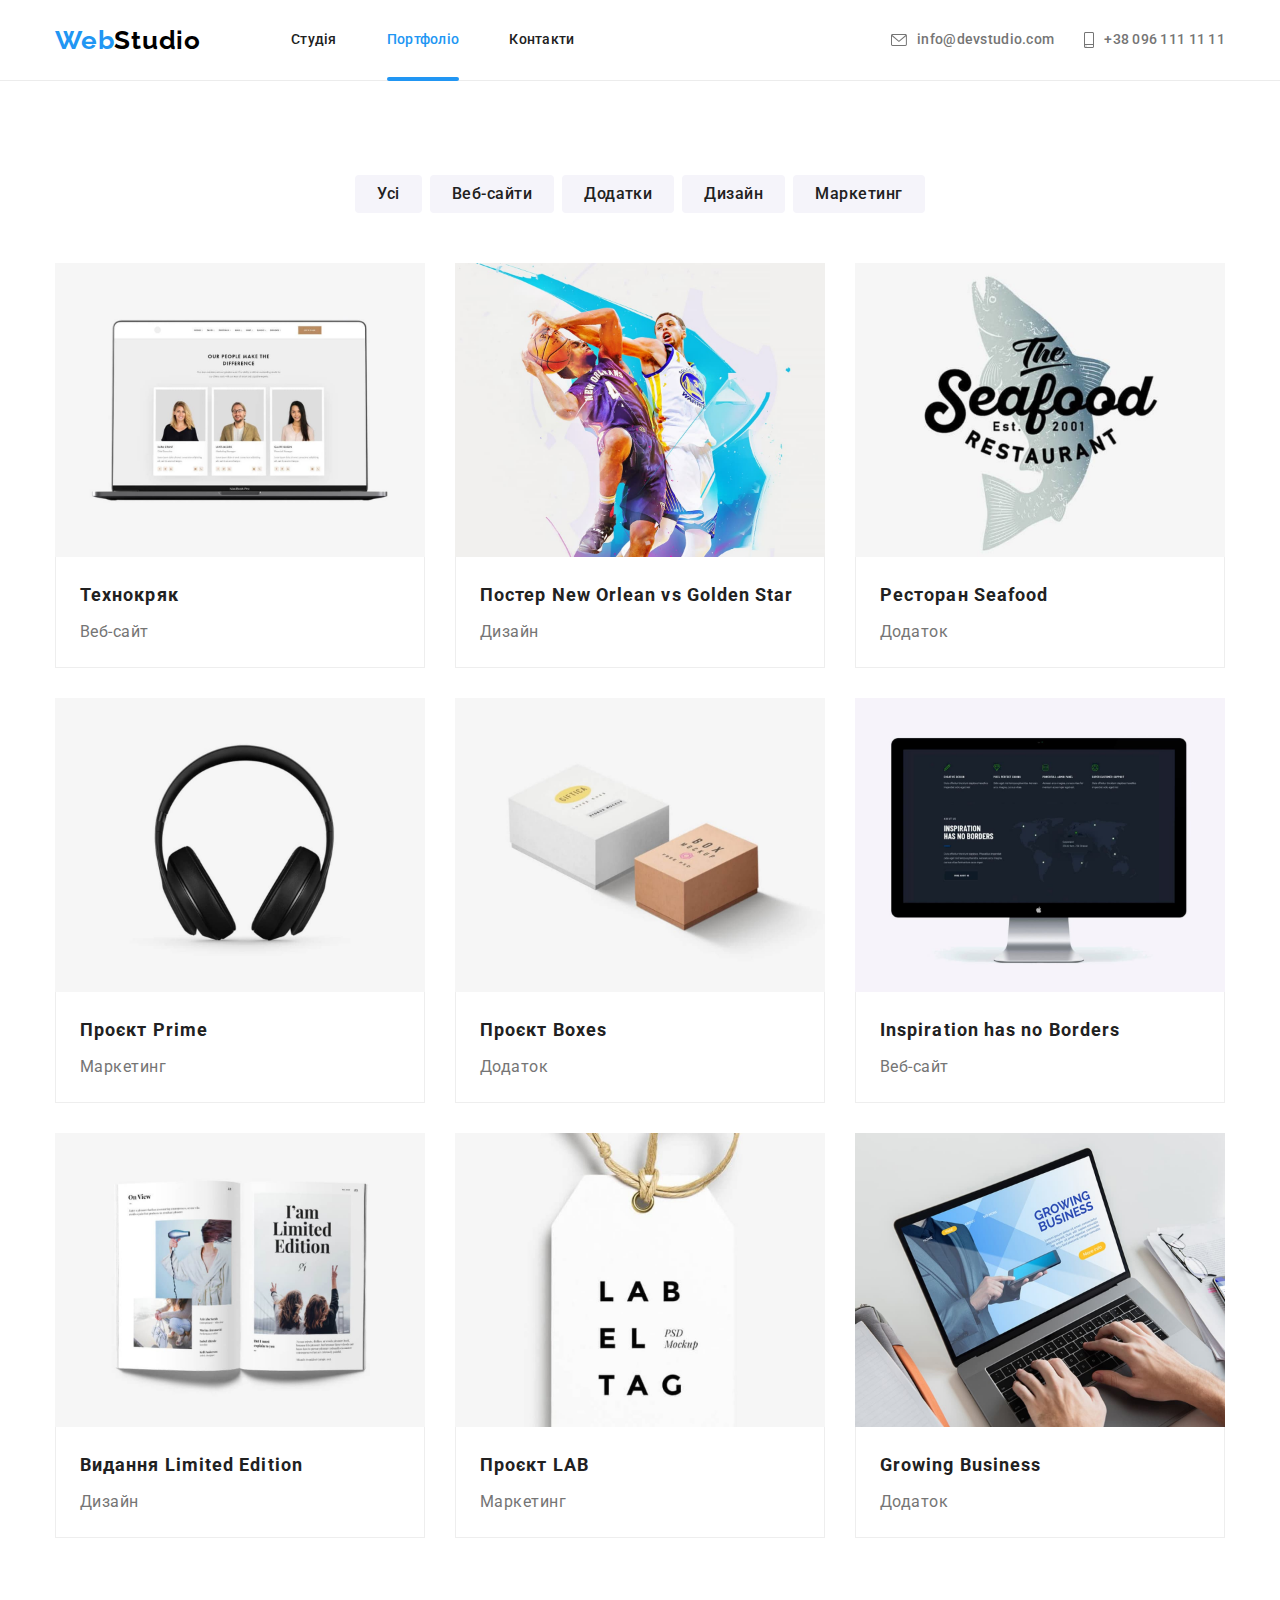
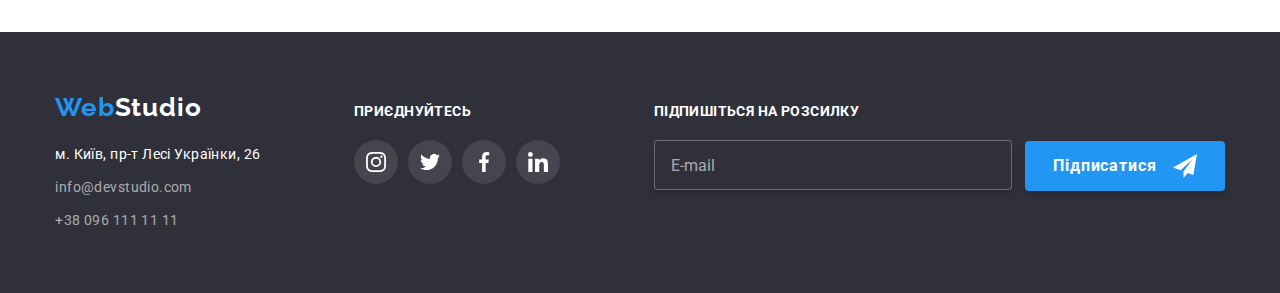
==== commit 00b26bf2: "Додані картинки різних розмірів" ====
--- a/portfolio.html
+++ b/portfolio.html
@@ -83,7 +83,7 @@
                             <a href="#" class="products-box__link">
                                 <div class="products-box__thumb">
                                     <p class="products-box__text">Ресурс пропонує комплексні пропозиції з різним рівнем функціоналу та сервісів. Все це дозволить відвідувачу отримати вичерпні відомості про компанію чи приватну особу.</p>
-                                    <img src="./images/portf-01.jpg" alt="ноутбук з відкритим сайтом" width="450" />
+                                    <img class="products-img" srcset="./images/portf-01.jpg 370w, ./images/portf-01@2x.jpg 354w, ./images/portf-01@3x.jpg 450w" src="./images/portf-01.jpg" alt="ноутбук з відкритим сайтом" sizes="(max-width: 767px) 100vw, (min-width: 768px) 50vw, (min-width: 1200px) 33vw"/>
                                 </div>
                                 <div class="products-box__name">
                                     <h2 class="products-box__title">Технокряк</h2>
@@ -97,7 +97,7 @@
                             <a href="#" class="products-box__link">
                                 <div class="products-box__thumb">
                                     <p class="products-box__text">Ресурс пропонує комплексні пропозиції з різним рівнем функціоналу та сервісів. Все це дозволить відвідувачу отримати вичерпні відомості про компанію чи приватну особу.</p>                                
-                                    <img src="./images/portf-02.jpg" alt="баскетболісти" width="450" />
+                                    <img class="products-img" srcset="./images/portf-02.jpg 370w, ./images/portf-02@2x.jpg 354w, ./images/portf-02@3x.jpg 450w" src="./images/portf-02.jpg" alt="баскетболісти" sizes="(max-width: 767px) 100vw, (min-width: 768px) 50vw, (min-width: 1200px) 33vw"/>
                                 </div>                                
                                 <div class="products-box__name">
                                     <h2 class="products-box__title">Постер <span lang="en">New Orlean vs Golden Star</span></h2>
@@ -111,7 +111,7 @@
                             <a href="#" class="products-box__link">
                                 <div class="products-box__thumb">
                                     <p class="products-box__text">Ресурс пропонує комплексні пропозиції з різним рівнем функціоналу та сервісів. Все це дозволить відвідувачу отримати вичерпні відомості про компанію чи приватну особу.</p>                                
-                                    <img src="./images/portf-03.jpg" alt="логотип форми риби" width="450" />
+                                    <img class="products-img" srcset="./images/portf-03.jpg 370w, ./images/portf-03@2x.jpg 354w, ./images/portf-03@3x.jpg 450w" src="./images/portf-03.jpg" alt="логотип форми риби" sizes="(max-width: 767px) 100vw, (min-width: 768px) 50vw, (min-width: 1200px) 33vw"/>
                                 </div>                                
                                 <div class="products-box__name">
                                     <h2 class="products-box__title">Ресторан <span lang="en">Seafood</span></h2>
@@ -125,7 +125,7 @@
                             <a href="#" class="products-box__link">
                                 <div class="products-box__thumb">
                                     <p class="products-box__text">Ресурс пропонує комплексні пропозиції з різним рівнем функціоналу та сервісів. Все це дозволить відвідувачу отримати вичерпні відомості про компанію чи приватну особу.</p>                                
-                                    <img src="./images/portf-04.jpg" alt="навушники" width="450" />
+                                    <img class="products-img" srcset="./images/portf-04.jpg 370w, ./images/portf-04@2x.jpg 354w, ./images/portf-04@3x.jpg 450w" src="./images/portf-04.jpg" alt="навушники" sizes="(max-width: 767px) 100vw, (min-width: 768px) 50vw, (min-width: 1200px) 33vw"/>
                                 </div>                                
                                 <div class="products-box__name">
                                     <h2 class="products-box__title">Проєкт <span lang="en">Prime</span></h2>
@@ -139,7 +139,7 @@
                             <a href="#" class="products-box__link">
                                 <div class="products-box__thumb">
                                     <p class="products-box__text">Ресурс пропонує комплексні пропозиції з різним рівнем функціоналу та сервісів. Все це дозволить відвідувачу отримати вичерпні відомості про компанію чи приватну особу.</p>                                
-                                    <img src="./images/portf-05.jpg" alt="дві коробки" width="450" />
+                                    <img class="products-img" srcset="./images/portf-05.jpg 370w, ./images/portf-05@2x.jpg 354w, ./images/portf-05@3x.jpg 450w" src="./images/portf-05.jpg" alt="дві коробки" sizes="(max-width: 767px) 100vw, (min-width: 768px) 50vw, (min-width: 1200px) 33vw"/>
                                 </div>                                
                                 <div class="products-box__name">
                                     <h2 class="products-box__title">Проєкт <span lang="en">Boxes</span></h2>
@@ -153,7 +153,7 @@
                             <a href="#" class="products-box__link">
                                 <div class="products-box__thumb">
                                     <p class="products-box__text">Ресурс пропонує комплексні пропозиції з різним рівнем функціоналу та сервісів. Все це дозволить відвідувачу отримати вичерпні відомості про компанію чи приватну особу.</p>                                
-                                    <img src="./images/portf-06.jpg" alt="монітор з відкритим сайтом" width="450" />
+                                    <img class="products-img" srcset="./images/portf-06.jpg 370w, ./images/portf-06@2x.jpg 354w, ./images/portf-06@3x.jpg 450w" src="./images/portf-06.jpg" alt="монітор з відкритим сайтом" sizes="(max-width: 767px) 100vw, (min-width: 768px) 50vw, (min-width: 1200px) 33vw"/>
                                 </div>                                
                                 <div class="products-box__name">
                                     <h2 class="products-box__title" lang="en">Inspiration has no Borders</h2>
@@ -167,7 +167,7 @@
                             <a href="#" class="products-box__link">
                                 <div class="products-box__thumb">
                                     <p class="products-box__text">Ресурс пропонує комплексні пропозиції з різним рівнем функціоналу та сервісів. Все це дозволить відвідувачу отримати вичерпні відомості про компанію чи приватну особу.</p>                                
-                                    <img src="./images/portf-07.jpg" alt="журнал" width="450" />
+                                    <img class="products-img" srcset="./images/portf-07.jpg 370w, ./images/portf-07@2x.jpg 354w, ./images/portf-07@3x.jpg 450w" src="./images/portf-07.jpg" alt="журнал" sizes="(max-width: 767px) 100vw, (min-width: 768px) 50vw, (min-width: 1200px) 33vw"/>
                                 </div>                                
                                 <div class="products-box__name">
                                     <h2 class="products-box__title">Видання <span lang="en">Limited Edition</span></h2>
@@ -181,7 +181,7 @@
                             <a href="#" class="products-box__link">
                                 <div class="products-box__thumb">
                                     <p class="products-box__text">Ресурс пропонує комплексні пропозиції з різним рівнем функціоналу та сервісів. Все це дозволить відвідувачу отримати вичерпні відомості про компанію чи приватну особу.</p>                                
-                                    <img src="./images/portf-08.jpg" alt="бірка" width="450" />
+                                    <img class="products-img" srcset="./images/portf-08.jpg 370w, ./images/portf-08@2x.jpg 354w, ./images/portf-08@3x.jpg 450w" src="./images/portf-08.jpg" alt="бірка" sizes="(max-width: 767px) 100vw, (min-width: 768px) 50vw, (min-width: 1200px) 33vw"/>
                                 </div>                                
                                 <div class="products-box__name">
                                     <h2 class="products-box__title">Проєкт <span lang="en">LAB</span></h2>
@@ -195,7 +195,7 @@
                             <a href="#" class="products-box__link">
                                 <div class="products-box__thumb">
                                     <p class="products-box__text">Ресурс пропонує комплексні пропозиції з різним рівнем функціоналу та сервісів. Все це дозволить відвідувачу отримати вичерпні відомості про компанію чи приватну особу.</p>                                
-                                    <img src="./images/portf-09.jpg" alt="руки друкують на ноутбуці" width="450" />
+                                    <img class="products-img" srcset="./images/portf-09.jpg 370w, ./images/portf-09@2x.jpg 354w, ./images/portf-09@3x.jpg 450w" src="./images/portf-09.jpg" alt="руки друкують на ноутбуці" sizes="(max-width: 767px) 100vw, (min-width: 768px) 50vw, (min-width: 1200px) 33vw"/>
                                 </div>                                
                                 <div class="products-box__name">
                                     <h2 class="products-box__title" lang="en">Growing Business</h2>
@@ -267,5 +267,6 @@
             </div>
         </div>
     </footer>
+    <script src="./js/menu.js"></script>
 </body>
 </html>--- a/css/main.min.css
+++ b/css/main.min.css
@@ -1 +1 @@
-/*! modern-normalize v1.1.0 | MIT License | https://github.com/sindresorhus/modern-normalize */*,::before,::after{-webkit-box-sizing:border-box;box-sizing:border-box}html{line-height:1.15;-webkit-text-size-adjust:100%;-moz-tab-size:4;-o-tab-size:4;tab-size:4}body{margin:0;font-family:system-ui,-apple-system,"Segoe UI",Roboto,Helvetica,Arial,sans-serif,"Apple Color Emoji","Segoe UI Emoji"}hr{height:0;color:inherit}abbr[title]{-webkit-text-decoration:underline dotted;text-decoration:underline dotted}b,strong{font-weight:bolder}code,kbd,samp,pre{font-family:ui-monospace,SFMono-Regular,Consolas,"Liberation Mono",Menlo,monospace;font-size:1em}small{font-size:80%}sub,sup{font-size:75%;line-height:0;position:relative;vertical-align:baseline}sub{bottom:-0.25em}sup{top:-0.5em}table{text-indent:0;border-color:inherit}button,input,optgroup,select,textarea{font-family:inherit;font-size:100%;line-height:1.15;margin:0}button,select{text-transform:none}button,[type=button],[type=reset],[type=submit]{-webkit-appearance:button}::-moz-focus-inner{border-style:none;padding:0}:-moz-focusring{outline:1px dotted ButtonText}:-moz-ui-invalid{box-shadow:none}legend{padding:0}progress{vertical-align:baseline}::-webkit-inner-spin-button,::-webkit-outer-spin-button{height:auto}[type=search]{-webkit-appearance:textfield;outline-offset:-2px}::-webkit-search-decoration{-webkit-appearance:none}::-webkit-file-upload-button{-webkit-appearance:button;font:inherit}summary{display:list-item}html{-webkit-box-sizing:border-box;box-sizing:border-box}*,*::before,*::after{-webkit-box-sizing:inherit;box-sizing:inherit}body{font-family:"Roboto",sans-serif;background-color:#fff;color:#757575}ul{list-style:none}a{text-decoration:none}p,h1,h2,h3,h4,h5,h6{margin:0}ul,ol{margin:0;padding-left:0}img{display:block;max-width:100%}.container{margin:0 auto;padding:0 15px}@media screen and (min-width: 480px){.container{width:480px}}@media screen and (min-width: 768px){.container{width:768px}}@media screen and (min-width: 1200px){.container{width:1200px}}@media screen and (min-width: 480px){.section-withoutname{padding-top:60px;padding-bottom:60px}}@media screen and (min-width: 768px){.section-withoutname{padding-top:60px;padding-bottom:60px}}@media screen and (min-width: 1200px){.section-withoutname{padding-top:94px;padding-bottom:0px}}@media screen and (max-width: 767px){.section{padding:60px 0}}@media screen and (min-width: 768px){.section{padding:60px 0}}@media screen and (min-width: 1200px){.section{padding:94px 0}}@media screen and (max-width: 1199px){.section.mobile-hidden{padding:0px}}@media screen and (min-width: 1200px){.section.mobile-hidden{padding:94px 0}}.section-color{background-color:#f5f4fa}.section-title{font-style:normal;font-weight:700;font-size:36px;line-height:1.17;text-align:center;letter-spacing:.03em;color:#212121;margin-bottom:50px;margin-top:0;padding:0}@media screen and (min-width: 480px){.position-list{display:-webkit-box;display:-ms-flexbox;display:flex;gap:30px;-ms-flex-wrap:wrap;flex-wrap:wrap;-webkit-box-pack:center;-ms-flex-pack:center;justify-content:center}}@media screen and (min-width: 768px){.position-list{display:-webkit-box;display:-ms-flexbox;display:flex;gap:30px;-ms-flex-wrap:wrap;flex-wrap:wrap;-webkit-box-pack:center;-ms-flex-pack:center;justify-content:center}}@media screen and (min-width: 1200px){.position-list{display:-webkit-box;display:-ms-flexbox;display:flex;gap:30px;-ms-flex-wrap:wrap;flex-wrap:wrap;-webkit-box-pack:center;-ms-flex-pack:center;justify-content:center}}@media screen and (max-width: 1199px){.position-list.mobile-hidden{display:none;padding:0}}@media screen and (max-width: 1199px){.section-title.mobile-hidden{position:absolute;white-space:nowrap;height:1px;width:1px;border:0;overflow:hidden;clip:rect(0 0 0 0);padding:0;margin:-1px;-webkit-clip-path:inset(50%);clip-path:inset(50%)}}.header{border-bottom-width:1px;border-bottom-style:solid;border-bottom-color:#ececec}@media screen and (min-width: 768px){.header{padding-top:0;padding-bottom:0}}@media screen and (min-width: 480px){.header-container{display:-webkit-box;display:-ms-flexbox;display:flex;-webkit-box-align:center;-ms-flex-align:center;align-items:center;-webkit-box-pack:justify;-ms-flex-pack:justify;justify-content:space-between}}@media screen and (min-width: 768px){.header-container{display:-webkit-box;display:-ms-flexbox;display:flex;-webkit-box-align:center;-ms-flex-align:center;align-items:center;-webkit-box-pack:justify;-ms-flex-pack:justify;justify-content:space-between}}@media screen and (min-width: 1200px){.header-container{display:-webkit-box;display:-ms-flexbox;display:flex;-webkit-box-align:center;-ms-flex-align:center;align-items:center;-webkit-box-pack:justify;-ms-flex-pack:justify;justify-content:space-between}}@media screen and (min-width: 480px){.menu{font-weight:500;letter-spacing:.02em}}@media screen and (min-width: 768px){.menu{display:-webkit-box;display:-ms-flexbox;display:flex;-webkit-box-pack:justify;-ms-flex-pack:justify;justify-content:space-between;margin-left:90px;width:100vw}}@media screen and (min-width: 480px){.nav{display:none}}@media screen and (min-width: 768px){.nav{display:block}}@media screen and (min-width: 480px){.menu.is-open{position:fixed;z-index:1;top:0;left:0;bottom:0;right:0;padding:48px 40px;overflow-y:scroll;display:-webkit-box;display:-ms-flexbox;display:flex;-webkit-box-orient:vertical;-webkit-box-direction:normal;-ms-flex-direction:column;flex-direction:column;-webkit-box-pack:justify;-ms-flex-pack:justify;justify-content:space-between;background-color:#fff}}@media screen and (min-width: 480px){.menu.is-open .nav{display:block}}@media screen and (min-width: 480px){.menu.is-open .menu-contacts{display:block}}@media screen and (max-width: 767px){.menu .contacts{display:-webkit-box;display:-ms-flexbox;display:flex;-webkit-box-orient:vertical;-webkit-box-direction:reverse;-ms-flex-direction:column-reverse;flex-direction:column-reverse;margin-bottom:64px}}.menu.is-open .contacts__item:last-child .contacts__link{color:#2196f3;font-size:34px;line-height:1.17;letter-spacing:.02em}@media screen and (min-width: 480px){.menu.is-open .contacts__item:last-child .contacts__link{display:block;margin-bottom:32px}}@media screen and (min-width: 768px){.menu.is-open .contacts__item:last-child .contacts__link{display:inline}}.menu.is-open .contacts__item:not(:last-child) .contacts__link{font-size:24px;line-height:1.16;letter-spacing:.02em}.menu__button{display:block;margin:0;padding:0;background-color:rgba(0,0,0,0);border:none;fill:#212121}@media screen and (min-width: 480px){.menu__button .icon-close{display:block}}@media screen and (min-width: 480px){.menu__button .icon-menu{display:none}}@media screen and (min-width: 480px){.menu__button.is-open .icon-close{display:none}}@media screen and (min-width: 480px){.menu__button.is-open .icon-menu{display:block}}.menu__button .menu-icon{fill:#212121}.menu__button .menu-icon:hover{fill:#2196f3}.header-logo{font-family:"Raleway",sans-serif;font-style:normal;font-weight:700;font-size:26px;line-height:1.19;letter-spacing:.03em;color:#000}@media screen and (min-width: 480px){.header-logo{padding:16px 0}}.header-logo__color{color:#2196f3}@media screen and (min-width: 480px){.site-nav{display:block}}@media screen and (min-width: 768px){.site-nav{display:-webkit-box;display:-ms-flexbox;display:flex;-webkit-box-align:center;-ms-flex-align:center;align-items:center;gap:50px}}.site-nav__item{display:block;position:relative}@media screen and (min-width: 480px){.site-nav__link{font-style:normal;font-weight:500;font-size:40px;line-height:47px;letter-spacing:.02em;-webkit-transition-property:color;transition-property:color;-webkit-transition-duration:250ms;transition-duration:250ms;-webkit-transition-timing-function:cubic-bezier(0.4, 0, 0.2, 1);transition-timing-function:cubic-bezier(0.4, 0, 0.2, 1);color:#212121}.site-nav__link:hover,.site-nav__link:focus{color:#2196f3}.site-nav__link--current{color:#2196f3}}@media screen and (min-width: 768px){.site-nav__link{display:block;font-style:normal;font-weight:500;font-size:14px;line-height:1.14;letter-spacing:.02em;padding-top:32px;padding-bottom:32px;-webkit-transition-property:color;transition-property:color;-webkit-transition-duration:250ms;transition-duration:250ms;-webkit-transition-timing-function:cubic-bezier(0.4, 0, 0.2, 1);transition-timing-function:cubic-bezier(0.4, 0, 0.2, 1);color:#212121}.site-nav__link:hover,.site-nav__link:focus{color:#2196f3}.site-nav__link--current{color:#2196f3}.site-nav__link--current::after{content:"";position:absolute;display:block;width:100%;height:4px;background-color:#2196f3;border-radius:2px;bottom:-1px}}@media screen and (min-width: 480px){.site-nav__item:not(:last-child){margin-bottom:32px}}@media screen and (min-width: 768px){.site-nav__item:not(:last-child){margin-bottom:0}}@media screen and (min-width: 480px){.menu-contacts{display:none}}@media screen and (min-width: 768px){.menu-contacts{display:-webkit-box;display:-ms-flexbox;display:flex;-webkit-box-align:center;-ms-flex-align:center;align-items:center}}@media screen and (min-width: 1200px){.contacts{display:-webkit-box;display:-ms-flexbox;display:flex;gap:30px}}@media screen and (min-width: 768px){.contacts__item:first-child{margin-bottom:10px}}@media screen and (min-width: 1200px){.contacts__item:first-child{margin-bottom:0}}.contacts__link{font-weight:500;font-size:14px;line-height:1.14;letter-spacing:.02em;color:#757575;fill:#757575}@media screen and (min-width: 768px){.contacts__link{display:-webkit-box;display:-ms-flexbox;display:flex}}@media screen and (min-width: 1200px){.contacts__link{display:-webkit-box;display:-ms-flexbox;display:flex;-webkit-box-align:center;-ms-flex-align:center;align-items:center}}.contacts__link:hover,.contacts__link:focus{color:#2196f3;fill:#2196f3}.contacts__icon{fill:currentColor;margin-right:10px;-webkit-transition-property:fill;transition-property:fill;-webkit-transition-duration:250ms;transition-duration:250ms;-webkit-transition-timing-function:cubic-bezier(0.4, 0, 0.2, 1);transition-timing-function:cubic-bezier(0.4, 0, 0.2, 1)}@media screen and (min-width: 480px){.contacts__icon{display:none}}@media screen and (min-width: 768px){.contacts__icon{display:inline}}.menu.is-open .menu-social{display:-webkit-box;display:-ms-flexbox;display:flex}@media screen and (min-width: 480px){.menu-social{display:block}}@media screen and (min-width: 768px){.menu-social{display:none}}.menu .menu-social__item:not(:last-child){margin-right:10px;padding-right:10px;border-right:1px solid rgba(33,33,33,.2)}.menu .menu-social__link{color:#2196f3;font-size:18px;line-height:1.22;text-decoration:none}.menu__button{z-index:2;margin:0;padding:0;background-color:rgba(0,0,0,0);border:none;fill:#212121}@media screen and (min-width: 480px){.menu__button{display:-webkit-box;display:-ms-flexbox;display:flex}}@media screen and (min-width: 768px){.menu__button{display:none}}.hero-overlay{max-width:1600px;margin-left:auto;margin-right:auto;background-image:-webkit-gradient(linear, left top, right top, from(rgba(47, 48, 58, 0.4)), to(rgba(47, 48, 58, 0.4))),url(../images/hero.jpg);background-image:linear-gradient(to right, rgba(47, 48, 58, 0.4), rgba(47, 48, 58, 0.4)),url(../images/hero.jpg);background-color:#c4c4c4;background-size:cover}.hero{max-width:696px;margin:0 auto;text-align:center;padding:200px 15px}.hero-title{font-style:normal;font-weight:900;font-size:44px;line-height:1.36;letter-spacing:.06em;text-transform:uppercase;color:#fff;margin:0px 0px 30px 0px}.hero-button{font-style:normal;font-weight:700;font-size:16px;line-height:1.88;text-align:center;letter-spacing:.06em;background-color:#2196f3;color:#fff;padding:10px 32px;-webkit-box-shadow:0px 4px 4px rgba(0,0,0,.15);box-shadow:0px 4px 4px rgba(0,0,0,.15);-webkit-transition-property:background-color;transition-property:background-color;-webkit-transition-duration:time-250;transition-duration:time-250;-webkit-transition-timing-function:cubic-bezier(0.4, 0, 0.2, 1);transition-timing-function:cubic-bezier(0.4, 0, 0.2, 1)}.hero-button:hover,.hero-button:focus{background-color:#188ce8}.hero-button{font-family:inherit;cursor:pointer;border:rgba(0,0,0,0);border-radius:4px}.visually-hidden{position:absolute;white-space:nowrap;height:1px;width:1px;border:0;overflow:hidden;clip:rect(0 0 0 0);padding:0;margin:-1px;-webkit-clip-path:inset(50%);clip-path:inset(50%)}.advantages-box{background-color:#f5f4fa;height:120px;border-radius:4px;margin-bottom:30px;-webkit-box-pack:center;-ms-flex-pack:center;justify-content:center;-webkit-box-align:center;-ms-flex-align:center;align-items:center}@media screen and (min-width: 480px){.advantages-box{display:-webkit-box;display:-ms-flexbox;display:flex;width:450px;text-align:center}}@media screen and (min-width: 768px){.advantages-box{display:-webkit-box;display:-ms-flexbox;display:flex;margin-right:auto;margin-left:auto;width:354px}}@media screen and (min-width: 1200px){.advantages-box{display:-webkit-box;display:-ms-flexbox;display:flex;margin-right:auto;margin-left:auto;width:270px}}.advantages-title{font-style:normal;font-weight:700;font-size:14px;line-height:1.14;letter-spacing:.03em;text-transform:uppercase;color:#212121;padding:0;margin-top:0;margin-bottom:10px}@media screen and (min-width: 480px){.advantages-title{text-align:center}}@media screen and (min-width: 768px){.advantages-title{text-align:left}}.advantages-paragraph{font-size:14px;line-height:1.71;letter-spacing:.03em;color:#757575}@media screen and (min-width: 480px){.advantages-paragraph{margin-right:auto;margin-left:auto;max-width:450px}}@media screen and (min-width: 768px){.advantages-paragraph{margin-right:auto;margin-left:auto;max-width:354px}}@media screen and (min-width: 1200px){.advantages-paragraph{margin-right:auto;margin-left:auto;max-width:270px}}.product{position:relative}.product-thumb{display:-webkit-box;display:-ms-flexbox;display:flex;-webkit-box-pack:center;-ms-flex-pack:center;justify-content:center;-webkit-box-align:center;-ms-flex-align:center;align-items:center;position:absolute;bottom:0;width:100%;height:70px;background-color:rgba(47,48,58,.8)}.product-name{position:absolute;font-weight:700;font-size:14px;line-height:1.14;letter-spacing:.03em;text-transform:uppercase;color:#fff}.socialnet-card{background-color:#fff;border-radius:0 0 4px 4px;-webkit-box-shadow:0px 1px 3px rgba(0,0,0,.12),0px 1px 1px rgba(0,0,0,.14),0px 2px 1px rgba(0,0,0,.2);box-shadow:0px 1px 3px rgba(0,0,0,.12),0px 1px 1px rgba(0,0,0,.14),0px 2px 1px rgba(0,0,0,.2)}@media screen and (min-width: 480px){.socialnet-card{width:450px;height:622px}.socialnet-card:not(:last-child){margin-bottom:30px}}@media screen and (min-width: 768px){.socialnet-card{width:354px;height:536px}.socialnet-card:not(:last-child){margin-bottom:0px}}@media screen and (min-width: 1200px){.socialnet-card{width:270px;height:428px}}.socialnet-card .socialnet{padding:30px 0}.socialnet-card .socialnet-name{font-style:normal;font-weight:500;font-size:16px;line-height:1.19;text-align:center;letter-spacing:.03em;color:#212121;margin-bottom:10px}.socialnet-card .socialnet-subname{font-size:16px;line-height:1.19;text-align:center;letter-spacing:.03em;color:#757575;margin-bottom:16px}.socialnet-card .socialnet__list{display:-webkit-box;display:-ms-flexbox;display:flex;gap:10px;-webkit-box-pack:center;-ms-flex-pack:center;justify-content:center}.socialnet-card .socialnet__link{display:-webkit-box;display:-ms-flexbox;display:flex;width:44px;height:44px;background-color:rgba(255,255,255,.1);border-radius:50%;fill:#afb1b8;-webkit-box-pack:center;-ms-flex-pack:center;justify-content:center;-webkit-box-align:center;-ms-flex-align:center;align-items:center;-webkit-transition-property:background-color,fill;transition-property:background-color,fill;-webkit-transition-duration:250ms;transition-duration:250ms;-webkit-transition-timing-function:cubic-bezier(0.4, 0, 0.2, 1);transition-timing-function:cubic-bezier(0.4, 0, 0.2, 1)}.socialnet-card .socialnet__link:hover,.socialnet-card .socialnet__link:focus{background-color:#2196f3;fill:#fff}.socialnet-card .socialnet__logo{color:currentColor}.client__link{border:1px solid #afb1b8;border-radius:4px;height:92px;fill:#afb1b8;-webkit-box-pack:center;-ms-flex-pack:center;justify-content:center;-webkit-box-align:center;-ms-flex-align:center;align-items:center;-webkit-transition-property:border-color,fill;transition-property:border-color,fill;-webkit-transition-duration:250ms;transition-duration:250ms;-webkit-transition-timing-function:cubic-bezier(0.4, 0, 0.2, 1);transition-timing-function:cubic-bezier(0.4, 0, 0.2, 1)}.client__link:hover,.client__link:focus{border-color:#2196f3;fill:#2196f3}@media screen and (max-width: 767px){.client__link{display:-webkit-box;display:-ms-flexbox;display:flex;min-width:210px}}@media screen and (min-width: 768px){.client__link{display:-webkit-box;display:-ms-flexbox;display:flex;min-width:226px}}@media screen and (min-width: 1200px){.client__link{min-width:170px}}.client__logo{color:currentColor}.backdrop{position:fixed;top:0;left:0;width:100%;height:100%;background-color:rgba(0,0,0,.2);opacity:1;visibility:visible;-webkit-transition:opacity 250ms cubic-bezier(0.4, 0, 0.2, 1),visibility 250ms cubic-bezier(0.4, 0, 0.2, 1);transition:opacity 250ms cubic-bezier(0.4, 0, 0.2, 1),visibility 250ms cubic-bezier(0.4, 0, 0.2, 1)}.backdrop.is-hidden{opacity:0;pointer-events:none;visibility:hidden}.modal-window{position:absolute;top:50%;left:50%;-webkit-transform:translate(-50%, -50%) scale(1);transform:translate(-50%, -50%) scale(1);-webkit-transition:-webkit-transform 250ms cubic-bezier(0.4, 0, 0.2, 1);transition:-webkit-transform 250ms cubic-bezier(0.4, 0, 0.2, 1);transition:transform 250ms cubic-bezier(0.4, 0, 0.2, 1);transition:transform 250ms cubic-bezier(0.4, 0, 0.2, 1), -webkit-transform 250ms cubic-bezier(0.4, 0, 0.2, 1);min-width:528px;min-height:581px;border-radius:4px;padding:40px;background-color:#fff;-webkit-box-shadow:0px 1px 3px rgba(0,0,0,.12),0px 1px 1px rgba(0,0,0,.14),0px 2px 1px rgba(0,0,0,.2);box-shadow:0px 1px 3px rgba(0,0,0,.12),0px 1px 1px rgba(0,0,0,.14),0px 2px 1px rgba(0,0,0,.2)}.backdrop.is-hidden .modal-window{-webkit-transform:translate(-50%, -50%) scale(0.9);transform:translate(-50%, -50%) scale(0.9)}.modal-closebutton{display:-webkit-box;display:-ms-flexbox;display:flex;-webkit-box-align:center;-ms-flex-align:center;align-items:center;-webkit-box-pack:center;-ms-flex-pack:center;justify-content:center;position:absolute;border-radius:50%;width:30px;height:30px;top:8px;right:8px;padding:0;cursor:pointer;border:1px solid rgba(0,0,0,.1);background-color:rgba(0,0,0,0)}.modal-closebutton__img{display:block;fill:#000;-webkit-transition-property:fill;transition-property:fill;-webkit-transition-duration:250ms;transition-duration:250ms;-webkit-transition-timing-function:cubic-bezier(0.4, 0, 0.2, 1);transition-timing-function:cubic-bezier(0.4, 0, 0.2, 1)}.modal-closebutton:hover .modal-closebutton__img,.modal-closebutton:focus .modal-closebutton__img{fill:#2196f3}.modal-window__name{display:block;font-size:20px;line-height:1.15;text-align:center;letter-spacing:.03em;color:#212121}.modal-form{margin-top:12px;display:block}.modal-form__field{position:relative;display:-webkit-box;display:-ms-flexbox;display:flex;-webkit-box-orient:vertical;-webkit-box-direction:normal;-ms-flex-direction:column;flex-direction:column;gap:4px}.modal-form__field--text{margin-bottom:10px}.modal-form__field--textarea{margin-bottom:20px}.modal-form__field--check{margin-top:20px;position:absolute;white-space:nowrap;height:1px;width:1px;border:0;overflow:hidden;clip:rect(0 0 0 0);padding:0;margin:-1px;-webkit-clip-path:inset(50%);clip-path:inset(50%)}.modal-form__label{font-size:12px;line-height:1.17;letter-spacing:.01em}.modal-form__label--check{display:-webkit-box;display:-ms-flexbox;display:flex;-webkit-box-align:center;-ms-flex-align:center;align-items:center;font-size:14px;line-height:1.71;letter-spacing:.03em;color:#757575}.modal-form__input{display:block;width:448px;height:40px;border-radius:4px;border:1px solid rgba(33,33,33,.2);padding:14px 16px 14px 42px;outline:none;-webkit-transition-property:border-color;transition-property:border-color;-webkit-transition-duration:250ms;transition-duration:250ms;-webkit-transition-timing-function:cubic-bezier(0.4, 0, 0.2, 1);transition-timing-function:cubic-bezier(0.4, 0, 0.2, 1)}.modal-form__input:focus{border-color:#2196f3}.modal-form__logo{position:absolute;top:calc(8px + 50%);left:15px;-webkit-transform:translateY(-50%);transform:translateY(-50%);fill:#212121;-webkit-transition-property:fill;transition-property:fill;-webkit-transition-duration:250ms;transition-duration:250ms;-webkit-transition-timing-function:cubic-bezier(0.4, 0, 0.2, 1);transition-timing-function:cubic-bezier(0.4, 0, 0.2, 1)}.modal-form__logo--check{display:inline-block;margin-left:12px;margin-right:8px;background-color:#fff;border:2px solid #212121;border-radius:2px;cursor:pointer;-webkit-transition-property:background-color;transition-property:background-color;-webkit-transition-duration:250ms;transition-duration:250ms;-webkit-transition-timing-function:cubic-bezier(0.4, 0, 0.2, 1);transition-timing-function:cubic-bezier(0.4, 0, 0.2, 1)}.modal-form__input:focus+.modal-form__logo{fill:#2196f3}.modal-form__textarea{font-size:12px;line-height:1.17;letter-spacing:.01em;height:120px;resize:none;border-radius:4px;border:1px solid rgba(33,33,33,.2);padding:12px 16px;outline:none;-webkit-transition-property:border-color;transition-property:border-color;-webkit-transition-duration:250ms;transition-duration:250ms;-webkit-transition-timing-function:cubic-bezier(0.4, 0, 0.2, 1);transition-timing-function:cubic-bezier(0.4, 0, 0.2, 1)}.modal-form__textarea:focus{border-color:#2196f3}.modal-form__textarea::-webkit-input-placeholder{color:rgba(117,117,117,.5);font-size:12px;line-height:14px;letter-spacing:.01em}.modal-form__textarea::-moz-placeholder{color:rgba(117,117,117,.5);font-size:12px;line-height:14px;letter-spacing:.01em}.modal-form__textarea:-ms-input-placeholder{color:rgba(117,117,117,.5);font-size:12px;line-height:14px;letter-spacing:.01em}.modal-form__textarea::-ms-input-placeholder{color:rgba(117,117,117,.5);font-size:12px;line-height:14px;letter-spacing:.01em}.modal-form__textarea::placeholder{color:rgba(117,117,117,.5);font-size:12px;line-height:14px;letter-spacing:.01em}.modal-form__field--check:checked+.modal-form__logo--check{display:inline-block;margin-left:12px;margin-right:8px;background-color:#2196f3;border-radius:2px;border-color:#2196f3}.modal-form__link{color:#2196f3;-webkit-text-decoration:underline 1px;text-decoration:underline 1px}.modal-form__button{display:block;margin-top:30px;margin-left:auto;margin-right:auto;font-size:16px;line-height:1.88;-webkit-box-align:center;-ms-flex-align:center;align-items:center;text-align:center;letter-spacing:.06em;padding:0;width:200px;height:50px;background-color:#2196f3;border-radius:4px;-webkit-box-shadow:0px 4px 4px rgba(0,0,0,.15);box-shadow:0px 4px 4px rgba(0,0,0,.15);color:#fff;border-color:rgba(0,0,0,0);-webkit-transition-property:background-color;transition-property:background-color;-webkit-transition-duration:250ms;transition-duration:250ms;-webkit-transition-timing-function:cubic-bezier(0.4, 0, 0.2, 1);transition-timing-function:cubic-bezier(0.4, 0, 0.2, 1)}.modal-form__button:hover,.modal-form__button:focus{background-color:#188ce8;cursor:pointer}.filtr{display:-webkit-box;display:-ms-flexbox;display:flex;gap:8px}@media screen and (min-width: 480px){.filtr{-ms-flex-wrap:wrap;flex-wrap:wrap;-webkit-box-pack:start;-ms-flex-pack:start;justify-content:flex-start;margin-bottom:40px;row-gap:15px}}@media screen and (min-width: 768px){.filtr{-ms-flex-wrap:nowrap;flex-wrap:nowrap;-webkit-box-pack:center;-ms-flex-pack:center;justify-content:center;margin-bottom:30px;row-gap:0}}@media screen and (min-width: 768px){.filtr{margin-bottom:50px}}.filtr__button{font-style:normal;font-weight:500;font-size:16px;line-height:1.62;text-align:center;letter-spacing:.03em;background-color:#f5f4fa;color:#212121;padding:6px 22px;-webkit-transition-property:color,background-color,-webkit-box-shadow;transition-property:color,background-color,-webkit-box-shadow;transition-property:color,background-color,box-shadow;transition-property:color,background-color,box-shadow,-webkit-box-shadow;-webkit-transition-duration:250ms;transition-duration:250ms;-webkit-transition-timing-function:cubic-bezier(0.4, 0, 0.2, 1);transition-timing-function:cubic-bezier(0.4, 0, 0.2, 1)}.filtr__button:hover,.filtr__button:focus{background-color:#2196f3;color:#fff;-webkit-box-shadow:0px 3px 1px rgba(0,0,0,.1),0px 1px 2px rgba(0,0,0,.08),0px 2px 2px rgba(0,0,0,.12);box-shadow:0px 3px 1px rgba(0,0,0,.1),0px 1px 2px rgba(0,0,0,.08),0px 2px 2px rgba(0,0,0,.12)}.filtr__button{font-family:inherit;cursor:pointer;border:rgba(0,0,0,0);border-radius:4px}.products{display:-webkit-box;display:-ms-flexbox;display:flex;-ms-flex-wrap:wrap;flex-wrap:wrap;gap:30px}@media screen and (min-width: 768px){.products-item{-ms-flex-preferred-size:calc((100% - 60px)/2);flex-basis:calc((100% - 60px)/2)}.products-item:nth-child(2n){margin-right:0}}@media screen and (min-width: 1200px){.products-item{-ms-flex-preferred-size:calc((100% - 90px)/3);flex-basis:calc((100% - 90px)/3)}.products-item:nth-child(3n){margin-right:0}}.products-box__link{display:block;position:relative;-webkit-transition-property:-webkit-box-shadow;transition-property:-webkit-box-shadow;transition-property:box-shadow;transition-property:box-shadow, -webkit-box-shadow;-webkit-transition-duration:250ms;transition-duration:250ms;-webkit-transition-timing-function:cubic-bezier(0.4, 0, 0.2, 1);transition-timing-function:cubic-bezier(0.4, 0, 0.2, 1)}@media screen and (min-width: 480px){.products-box__link{width:450px}}@media screen and (min-width: 768px){.products-box__link{width:354px}}@media screen and (min-width: 1200px){.products-box__link{width:370px}}.products-box__link:hover,.products-box__link:focus{-webkit-box-shadow:0px 1px 1px rgba(0,0,0,.12),0px 4px 4px rgba(0,0,0,.06),1px 4px 6px rgba(0,0,0,.16);box-shadow:0px 1px 1px rgba(0,0,0,.12),0px 4px 4px rgba(0,0,0,.06),1px 4px 6px rgba(0,0,0,.16)}.products-box__link:hover .products-box__text,.products-box__link:focus .products-box__text{content:"";-webkit-transform:translateY(0%);transform:translateY(0%)}.products-box__thumb{display:block;position:relative;overflow:hidden}@media screen and (min-width: 480px){.products-box__thumb{width:450px;height:294px}}@media screen and (min-width: 768px){.products-box__thumb{width:354px;height:294px}}@media screen and (min-width: 1200px){.products-box__thumb{width:370px;height:294px}}.products-box__text{display:block;position:absolute;background-color:rgba(33,150,243,.9);height:294px;font-size:18px;line-height:1.56;letter-spacing:.03em;color:#fff;-webkit-transform:translateY(101%);transform:translateY(101%);-webkit-transition-property:-webkit-transform;transition-property:-webkit-transform;transition-property:transform;transition-property:transform, -webkit-transform;-webkit-transition-duration:250ms;transition-duration:250ms;-webkit-transition-timing-function:cubic-bezier(0.4, 0, 0.2, 1);transition-timing-function:cubic-bezier(0.4, 0, 0.2, 1)}@media screen and (min-width: 480px){.products-box__text{width:450px;padding:77px 24px}}@media screen and (min-width: 768px){.products-box__text{width:354px;padding:49px 24px 77px}}@media screen and (min-width: 1200px){.products-box__text{width:370px;padding:63px 24px}}.products-box__name{padding:20px 24px;border-left:1px solid #eee;border-bottom:1px solid #eee;border-right:1px solid #eee}.products-box__title{font-style:normal;font-weight:700;font-size:18px;line-height:2;letter-spacing:.06em;color:#212121;margin-bottom:4px}.products-box__subtitle{font-style:normal;font-size:16px;line-height:1.88;letter-spacing:.03em;color:#757575}.footer{background-color:#2f303a;padding:60px 0}@media screen and (min-width: 1200px){.footer-position{display:-webkit-box;display:-ms-flexbox;display:flex;gap:93px;-webkit-box-align:baseline;-ms-flex-align:baseline;align-items:baseline}}@media screen and (min-width: 768px){.footer-position{display:-webkit-box;display:-ms-flexbox;display:flex;gap:60px;-ms-flex-pack:distribute;justify-content:space-around;-ms-flex-wrap:wrap;flex-wrap:wrap;-webkit-box-align:baseline;-ms-flex-align:baseline;align-items:baseline}}@media screen and (min-width: 480px){.footer-one{text-align:center;margin-bottom:60px}}@media screen and (min-width: 768px){.footer-one{text-align:center;margin-bottom:0px}}@media screen and (min-width: 1200px){.footer-one{text-align:left}}.footer-logo{display:inline-block;font-family:"Raleway",sans-serif;font-style:normal;font-weight:700;font-size:26px;line-height:1.19;letter-spacing:.03em;color:#fff;margin-bottom:20px}.footer-logo__color{color:#2196f3}.footer-contacts__item:not(:last-child){margin-bottom:9px}.footer-contacts__link{font-style:normal;font-size:14px;line-height:1.71;letter-spacing:.03em;-webkit-transition-property:color;transition-property:color;-webkit-transition-duration:250ms;transition-duration:250ms;-webkit-transition-timing-function:cubic-bezier(0.4, 0, 0.2, 1);transition-timing-function:cubic-bezier(0.4, 0, 0.2, 1)}.footer-contacts__link--color1{color:#fff}.footer-contacts__link--color2{color:rgba(255,255,255,.6)}.footer-contacts__link:hover,.footer-contacts__link:focus{color:#2196f3}@media screen and (min-width: 480px){.footer-two{text-align:center;margin-bottom:60px}}@media screen and (min-width: 768px){.footer-two{text-align:center;margin-bottom:0px}}@media screen and (min-width: 1200px){.footer-two{text-align:left}}.footer-title{display:block;font-weight:700;font-size:14px;line-height:1.14;letter-spacing:.03em;text-transform:uppercase;color:#fff;margin-bottom:20px}.footer-socialnet{display:-webkit-box;display:-ms-flexbox;display:flex;gap:10px}@media screen and (min-width: 480px){.footer-socialnet{-webkit-box-pack:center;-ms-flex-pack:center;justify-content:center}}.footer-socialnet__link{display:-webkit-box;display:-ms-flexbox;display:flex;width:44px;height:44px;background-color:rgba(255,255,255,.1);fill:#fff;border-radius:50%;-webkit-box-pack:center;-ms-flex-pack:center;justify-content:center;-webkit-box-align:center;-ms-flex-align:center;align-items:center;-webkit-transition-property:background-color;transition-property:background-color;-webkit-transition-duration:250ms;transition-duration:250ms;-webkit-transition-timing-function:cubic-bezier(0.4, 0, 0.2, 1);transition-timing-function:cubic-bezier(0.4, 0, 0.2, 1)}.footer-socialnet__link:hover,.footer-socialnet__link:focus{background-color:#2196f3}@media screen and (min-width: 480px){.footer-three{text-align:center}}@media screen and (min-width: 768px){.footer-three{text-align:center}}@media screen and (min-width: 1200px){.footer-three{text-align:left}}.footer-form__input{padding:15px 16px;height:50px;border-radius:4px;border:1px solid rgba(255,255,255,.3);background-color:#2f303a;color:#fff;-webkit-box-shadow:0px 4px 4px rgba(0,0,0,.15);box-shadow:0px 4px 4px rgba(0,0,0,.15);outline:none;-webkit-transition-property:border-color;transition-property:border-color;-webkit-transition-duration:250ms;transition-duration:250ms;-webkit-transition-timing-function:cubic-bezier(0.4, 0, 0.2, 1);transition-timing-function:cubic-bezier(0.4, 0, 0.2, 1)}.footer-form__input::-webkit-input-placeholder{color:rgba(255,255,255,.6)}.footer-form__input::-moz-placeholder{color:rgba(255,255,255,.6)}.footer-form__input:-ms-input-placeholder{color:rgba(255,255,255,.6)}.footer-form__input::-ms-input-placeholder{color:rgba(255,255,255,.6)}.footer-form__input::placeholder{color:rgba(255,255,255,.6)}.footer-form__input:focus{border-color:#2196f3}@media screen and (min-width: 480px){.footer-form__input{display:block;margin-bottom:20px;width:450px}}@media screen and (min-width: 768px){.footer-form__input{display:block;margin-bottom:20px}}@media screen and (min-width: 1200px){.footer-form__input{display:inline;margin-bottom:0px;width:358px}}.footer-form__button{position:relative;font-style:normal;font-weight:700;font-size:16px;line-height:1.88;-webkit-box-align:center;-ms-flex-align:center;align-items:center;text-align:left;letter-spacing:.06em;color:#fff;background-color:#2196f3;border-radius:4px;padding:10px 28px;cursor:pointer;border:rgba(0,0,0,0);-webkit-box-shadow:0px 4px 4px rgba(0,0,0,.15);box-shadow:0px 4px 4px rgba(0,0,0,.15);width:200px;margin-left:9px;-webkit-transition-property:background-color;transition-property:background-color;-webkit-transition-duration:250ms;transition-duration:250ms;-webkit-transition-timing-function:cubic-bezier(0.4, 0, 0.2, 1);transition-timing-function:cubic-bezier(0.4, 0, 0.2, 1)}.footer-form__button:hover,.footer-form__button:focus{background-color:#188ce8}.footer-form__logo{position:absolute;top:50%;right:28px;-webkit-transform:translateY(-50%);transform:translateY(-50%)}/*# sourceMappingURL=main.min.css.map */+/*! modern-normalize v1.1.0 | MIT License | https://github.com/sindresorhus/modern-normalize */*,::before,::after{-webkit-box-sizing:border-box;box-sizing:border-box}html{line-height:1.15;-webkit-text-size-adjust:100%;-moz-tab-size:4;-o-tab-size:4;tab-size:4}body{margin:0;font-family:system-ui,-apple-system,"Segoe UI",Roboto,Helvetica,Arial,sans-serif,"Apple Color Emoji","Segoe UI Emoji"}hr{height:0;color:inherit}abbr[title]{-webkit-text-decoration:underline dotted;text-decoration:underline dotted}b,strong{font-weight:bolder}code,kbd,samp,pre{font-family:ui-monospace,SFMono-Regular,Consolas,"Liberation Mono",Menlo,monospace;font-size:1em}small{font-size:80%}sub,sup{font-size:75%;line-height:0;position:relative;vertical-align:baseline}sub{bottom:-0.25em}sup{top:-0.5em}table{text-indent:0;border-color:inherit}button,input,optgroup,select,textarea{font-family:inherit;font-size:100%;line-height:1.15;margin:0}button,select{text-transform:none}button,[type=button],[type=reset],[type=submit]{-webkit-appearance:button}::-moz-focus-inner{border-style:none;padding:0}:-moz-focusring{outline:1px dotted ButtonText}:-moz-ui-invalid{box-shadow:none}legend{padding:0}progress{vertical-align:baseline}::-webkit-inner-spin-button,::-webkit-outer-spin-button{height:auto}[type=search]{-webkit-appearance:textfield;outline-offset:-2px}::-webkit-search-decoration{-webkit-appearance:none}::-webkit-file-upload-button{-webkit-appearance:button;font:inherit}summary{display:list-item}html{-webkit-box-sizing:border-box;box-sizing:border-box}*,*::before,*::after{-webkit-box-sizing:inherit;box-sizing:inherit}body{font-family:"Roboto",sans-serif;background-color:#fff;color:#757575}ul{list-style:none}a{text-decoration:none}p,h1,h2,h3,h4,h5,h6{margin:0}ul,ol{margin:0;padding-left:0}img{display:block;width:100%}.container{margin:0 auto;padding:0 15px}@media screen and (min-width: 480px){.container{width:480px}}@media screen and (min-width: 768px){.container{width:768px}}@media screen and (min-width: 1200px){.container{width:1200px}}@media screen and (min-width: 480px),(max-width: 480px){.section-withoutname{padding-top:60px;padding-bottom:60px}}@media screen and (min-width: 768px){.section-withoutname{padding-top:60px;padding-bottom:60px}}@media screen and (min-width: 1200px){.section-withoutname{padding-top:94px;padding-bottom:0px}}@media screen and (max-width: 480px),(min-width: 480px){.section{padding:60px 0}}@media screen and (min-width: 768px){.section{padding:60px 0}}@media screen and (min-width: 1200px){.section{padding:94px 0}}@media screen and (max-width: 1199px){.section.mobile-hidden{padding:0px}}@media screen and (min-width: 1200px){.section.mobile-hidden{padding:94px 0}}.section-color{background-color:#f5f4fa}.section-title{font-style:normal;font-weight:700;font-size:36px;line-height:1.17;text-align:center;letter-spacing:.03em;color:#212121;margin-bottom:50px;margin-top:0;padding:0}@media screen and (min-width: 480px),(max-width: 480px){.position-list{display:-webkit-box;display:-ms-flexbox;display:flex;gap:30px;-ms-flex-wrap:wrap;flex-wrap:wrap;-webkit-box-pack:center;-ms-flex-pack:center;justify-content:center}}@media screen and (min-width: 768px){.position-list{display:-webkit-box;display:-ms-flexbox;display:flex;gap:30px;-ms-flex-wrap:wrap;flex-wrap:wrap;-webkit-box-pack:center;-ms-flex-pack:center;justify-content:center}}@media screen and (min-width: 1200px){.position-list{display:-webkit-box;display:-ms-flexbox;display:flex;gap:30px;-ms-flex-wrap:wrap;flex-wrap:wrap;-webkit-box-pack:center;-ms-flex-pack:center;justify-content:center}}@media screen and (max-width: 1199px){.position-list.mobile-hidden{display:none;padding:0}}@media screen and (max-width: 1199px){.section-title.mobile-hidden{position:absolute;white-space:nowrap;height:1px;width:1px;border:0;overflow:hidden;clip:rect(0 0 0 0);padding:0;margin:-1px;-webkit-clip-path:inset(50%);clip-path:inset(50%)}}.header{border-bottom-width:1px;border-bottom-style:solid;border-bottom-color:#ececec}@media screen and (min-width: 768px){.header{padding-top:0;padding-bottom:0}}@media screen and (min-width: 480px){.header-container{display:-webkit-box;display:-ms-flexbox;display:flex;-webkit-box-align:center;-ms-flex-align:center;align-items:center;-webkit-box-pack:justify;-ms-flex-pack:justify;justify-content:space-between}}@media screen and (min-width: 768px){.header-container{display:-webkit-box;display:-ms-flexbox;display:flex;-webkit-box-align:center;-ms-flex-align:center;align-items:center;-webkit-box-pack:justify;-ms-flex-pack:justify;justify-content:space-between}}@media screen and (min-width: 1200px){.header-container{display:-webkit-box;display:-ms-flexbox;display:flex;-webkit-box-align:center;-ms-flex-align:center;align-items:center;-webkit-box-pack:justify;-ms-flex-pack:justify;justify-content:space-between}}@media screen and (min-width: 480px){.menu{font-weight:500;letter-spacing:.02em}}@media screen and (min-width: 768px){.menu{display:-webkit-box;display:-ms-flexbox;display:flex;-webkit-box-pack:justify;-ms-flex-pack:justify;justify-content:space-between;margin-left:90px;width:100vw}}@media screen and (min-width: 480px){.nav{display:none}}@media screen and (min-width: 768px){.nav{display:block}}@media screen and (min-width: 480px){.menu.is-open{position:fixed;z-index:1;top:0;left:0;bottom:0;right:0;padding:48px 40px;overflow-y:scroll;display:-webkit-box;display:-ms-flexbox;display:flex;-webkit-box-orient:vertical;-webkit-box-direction:normal;-ms-flex-direction:column;flex-direction:column;-webkit-box-pack:justify;-ms-flex-pack:justify;justify-content:space-between;background-color:#fff}}@media screen and (min-width: 480px){.menu.is-open .nav{display:block}}@media screen and (min-width: 480px){.menu.is-open .menu-contacts{display:block}}@media screen and (max-width: 767px){.menu .contacts{display:-webkit-box;display:-ms-flexbox;display:flex;-webkit-box-orient:vertical;-webkit-box-direction:reverse;-ms-flex-direction:column-reverse;flex-direction:column-reverse;margin-bottom:64px}}.menu.is-open .contacts__item:last-child .contacts__link{color:#2196f3;font-size:34px;line-height:1.17;letter-spacing:.02em}@media screen and (min-width: 480px){.menu.is-open .contacts__item:last-child .contacts__link{display:block;margin-bottom:32px}}@media screen and (min-width: 768px){.menu.is-open .contacts__item:last-child .contacts__link{display:inline}}.menu.is-open .contacts__item:not(:last-child) .contacts__link{font-size:24px;line-height:1.16;letter-spacing:.02em}.menu__button{display:block;margin:0;padding:0;background-color:rgba(0,0,0,0);border:none;fill:#212121}@media screen and (min-width: 480px){.menu__button .icon-close{display:block}}@media screen and (min-width: 480px){.menu__button .icon-menu{display:none}}@media screen and (min-width: 480px){.menu__button.is-open .icon-close{display:none}}@media screen and (min-width: 480px){.menu__button.is-open .icon-menu{display:block}}.menu__button .menu-icon{fill:#212121}.menu__button .menu-icon:hover{fill:#2196f3}.header-logo{font-family:"Raleway",sans-serif;font-style:normal;font-weight:700;font-size:26px;line-height:1.19;letter-spacing:.03em;color:#000}@media screen and (min-width: 480px){.header-logo{padding:16px 0}}.header-logo__color{color:#2196f3}@media screen and (min-width: 480px){.site-nav{display:block}}@media screen and (min-width: 768px){.site-nav{display:-webkit-box;display:-ms-flexbox;display:flex;-webkit-box-align:center;-ms-flex-align:center;align-items:center;gap:50px}}.site-nav__item{display:block;position:relative}@media screen and (min-width: 480px){.site-nav__link{font-style:normal;font-weight:500;font-size:40px;line-height:47px;letter-spacing:.02em;-webkit-transition-property:color;transition-property:color;-webkit-transition-duration:250ms;transition-duration:250ms;-webkit-transition-timing-function:cubic-bezier(0.4, 0, 0.2, 1);transition-timing-function:cubic-bezier(0.4, 0, 0.2, 1);color:#212121}.site-nav__link:hover,.site-nav__link:focus{color:#2196f3}.site-nav__link--current{color:#2196f3}}@media screen and (min-width: 768px){.site-nav__link{display:block;font-style:normal;font-weight:500;font-size:14px;line-height:1.14;letter-spacing:.02em;padding-top:32px;padding-bottom:32px;-webkit-transition-property:color;transition-property:color;-webkit-transition-duration:250ms;transition-duration:250ms;-webkit-transition-timing-function:cubic-bezier(0.4, 0, 0.2, 1);transition-timing-function:cubic-bezier(0.4, 0, 0.2, 1);color:#212121}.site-nav__link:hover,.site-nav__link:focus{color:#2196f3}.site-nav__link--current{color:#2196f3}.site-nav__link--current::after{content:"";position:absolute;display:block;width:100%;height:4px;background-color:#2196f3;border-radius:2px;bottom:-1px}}@media screen and (min-width: 480px){.site-nav__item:not(:last-child){margin-bottom:32px}}@media screen and (min-width: 768px){.site-nav__item:not(:last-child){margin-bottom:0}}@media screen and (min-width: 480px){.menu-contacts{display:none}}@media screen and (min-width: 768px){.menu-contacts{display:-webkit-box;display:-ms-flexbox;display:flex;-webkit-box-align:center;-ms-flex-align:center;align-items:center}}@media screen and (min-width: 1200px){.contacts{display:-webkit-box;display:-ms-flexbox;display:flex;gap:30px}}@media screen and (min-width: 768px){.contacts__item:first-child{margin-bottom:10px}}@media screen and (min-width: 1200px){.contacts__item:first-child{margin-bottom:0}}.contacts__link{font-weight:500;font-size:14px;line-height:1.14;letter-spacing:.02em;color:#757575;fill:#757575}@media screen and (min-width: 768px){.contacts__link{display:-webkit-box;display:-ms-flexbox;display:flex}}@media screen and (min-width: 1200px){.contacts__link{display:-webkit-box;display:-ms-flexbox;display:flex;-webkit-box-align:center;-ms-flex-align:center;align-items:center}}.contacts__link:hover,.contacts__link:focus{color:#2196f3;fill:#2196f3}.contacts__icon{fill:currentColor;margin-right:10px;-webkit-transition-property:fill;transition-property:fill;-webkit-transition-duration:250ms;transition-duration:250ms;-webkit-transition-timing-function:cubic-bezier(0.4, 0, 0.2, 1);transition-timing-function:cubic-bezier(0.4, 0, 0.2, 1)}@media screen and (min-width: 480px){.contacts__icon{display:none}}@media screen and (min-width: 768px){.contacts__icon{display:inline}}.menu.is-open .menu-social{display:-webkit-box;display:-ms-flexbox;display:flex}@media screen and (min-width: 480px){.menu-social{display:block}}@media screen and (min-width: 768px){.menu-social{display:none}}.menu .menu-social__item:not(:last-child){margin-right:10px;padding-right:10px;border-right:1px solid rgba(33,33,33,.2)}.menu .menu-social__link{color:#2196f3;font-size:18px;line-height:1.22;text-decoration:none}.menu__button{z-index:2;margin:0;padding:0;background-color:rgba(0,0,0,0);border:none;fill:#212121}@media screen and (min-width: 480px){.menu__button{display:-webkit-box;display:-ms-flexbox;display:flex}}@media screen and (min-width: 768px){.menu__button{display:none}}@media screen and (min-width: 480px),(max-width: 480px){.hero-overlay{min-width:100%;margin-left:auto;margin-right:auto;background-image:-webkit-gradient(linear, left top, right top, from(rgba(47, 48, 58, 0.4)), to(rgba(47, 48, 58, 0.4))),url(../images/hero-mobile.jpg);background-image:linear-gradient(to right, rgba(47, 48, 58, 0.4), rgba(47, 48, 58, 0.4)),url(../images/hero-mobile.jpg);background-color:#c4c4c4;background-size:cover}}@media screen and (min-width: 768px){.hero-overlay{min-width:768px;margin-left:auto;margin-right:auto;background-image:-webkit-gradient(linear, left top, right top, from(rgba(47, 48, 58, 0.4)), to(rgba(47, 48, 58, 0.4))),url(../../images/hero-tablet.jpg);background-image:linear-gradient(to right, rgba(47, 48, 58, 0.4), rgba(47, 48, 58, 0.4)),url(../../images/hero-tablet.jpg);background-color:#c4c4c4;background-size:cover}}@media screen and (min-width: 1200px){.hero-overlay{max-width:1600px;margin-left:auto;margin-right:auto;background-image:-webkit-gradient(linear, left top, right top, from(rgba(47, 48, 58, 0.4)), to(rgba(47, 48, 58, 0.4))),url(../images/hero.jpg);background-image:linear-gradient(to right, rgba(47, 48, 58, 0.4), rgba(47, 48, 58, 0.4)),url(../images/hero.jpg);background-color:#c4c4c4;background-size:cover}}.hero{margin:0 auto;text-align:center}@media screen and (min-width: 480px),(max-width: 480px){.hero{width:390px;padding:118px 15px}}@media screen and (min-width: 768px){.hero{width:390px;padding:118px 15px}}@media screen and (min-width: 1200px){.hero{width:696px;padding:200px 15px}}.hero-title{font-style:normal;font-weight:900;letter-spacing:.06em;text-transform:uppercase;color:#fff;margin:0px 0px 30px 0px}@media screen and (min-width: 480px){.hero-title{font-size:26px;line-height:1.62}}@media screen and (min-width: 1200px){.hero-title{font-size:44px;line-height:1.36}}.hero-button{font-style:normal;font-weight:700;font-size:16px;line-height:1.88;text-align:center;letter-spacing:.06em;background-color:#2196f3;color:#fff;padding:10px 32px;-webkit-box-shadow:0px 4px 4px rgba(0,0,0,.15);box-shadow:0px 4px 4px rgba(0,0,0,.15);-webkit-transition-property:background-color;transition-property:background-color;-webkit-transition-duration:time-250;transition-duration:time-250;-webkit-transition-timing-function:cubic-bezier(0.4, 0, 0.2, 1);transition-timing-function:cubic-bezier(0.4, 0, 0.2, 1)}.hero-button:hover,.hero-button:focus{background-color:#188ce8}.hero-button{font-family:inherit;cursor:pointer;border:rgba(0,0,0,0);border-radius:4px}.visually-hidden{position:absolute;white-space:nowrap;height:1px;width:1px;border:0;overflow:hidden;clip:rect(0 0 0 0);padding:0;margin:-1px;-webkit-clip-path:inset(50%);clip-path:inset(50%)}.advantages-box{background-color:#f5f4fa;height:120px;border-radius:4px;margin-bottom:30px;-webkit-box-pack:center;-ms-flex-pack:center;justify-content:center;-webkit-box-align:center;-ms-flex-align:center;align-items:center}@media screen and (min-width: 480px),(max-width: 480px){.advantages-box{display:-webkit-box;display:-ms-flexbox;display:flex;width:100%;text-align:center}}@media screen and (min-width: 768px){.advantages-box{display:-webkit-box;display:-ms-flexbox;display:flex;margin-right:auto;margin-left:auto;width:100%}}@media screen and (min-width: 1200px){.advantages-box{display:-webkit-box;display:-ms-flexbox;display:flex;margin-right:auto;margin-left:auto;width:100%}}.advantages-title{font-style:normal;font-weight:700;font-size:14px;line-height:1.14;letter-spacing:.03em;text-transform:uppercase;color:#212121;padding:0;margin-top:0;margin-bottom:10px}@media screen and (min-width: 480px),(max-width: 480px){.advantages-title{text-align:center}}@media screen and (min-width: 768px){.advantages-title{text-align:left}}.advantages-paragraph{font-size:14px;line-height:1.71;letter-spacing:.03em;color:#757575}@media screen and (min-width: 480px),(max-width: 480px){.advantages-paragraph{margin-right:auto;margin-left:auto;max-width:450px}}@media screen and (min-width: 768px){.advantages-paragraph{margin-right:auto;margin-left:auto;max-width:354px}}@media screen and (min-width: 1200px){.advantages-paragraph{margin-right:auto;margin-left:auto;max-width:270px}}.product{position:relative}.product-thumb{display:-webkit-box;display:-ms-flexbox;display:flex;-webkit-box-pack:center;-ms-flex-pack:center;justify-content:center;-webkit-box-align:center;-ms-flex-align:center;align-items:center;position:absolute;bottom:0;width:100%;height:70px;background-color:rgba(47,48,58,.8)}.product-name{position:absolute;font-weight:700;font-size:14px;line-height:1.14;letter-spacing:.03em;text-transform:uppercase;color:#fff}.socialnet-card{background-color:#fff;border-radius:0 0 4px 4px;-webkit-box-shadow:0px 1px 3px rgba(0,0,0,.12),0px 1px 1px rgba(0,0,0,.14),0px 2px 1px rgba(0,0,0,.2);box-shadow:0px 1px 3px rgba(0,0,0,.12),0px 1px 1px rgba(0,0,0,.14),0px 2px 1px rgba(0,0,0,.2)}@media screen and (min-width: 480px),(max-width: 480px){.socialnet-card{width:450px;height:100%}}@media screen and (min-width: 768px){.socialnet-card{width:354px;height:100%}}@media screen and (min-width: 1200px){.socialnet-card{width:270px;height:100%}}.socialnet-card .socialnet{padding:30px 0}.socialnet-card .socialnet-name{font-style:normal;font-weight:500;font-size:16px;line-height:1.19;text-align:center;letter-spacing:.03em;color:#212121;margin-bottom:10px}.socialnet-card .socialnet-subname{font-size:16px;line-height:1.19;text-align:center;letter-spacing:.03em;color:#757575;margin-bottom:16px}.socialnet-card .socialnet__list{display:-webkit-box;display:-ms-flexbox;display:flex;gap:10px;-webkit-box-pack:center;-ms-flex-pack:center;justify-content:center}.socialnet-card .socialnet__link{display:-webkit-box;display:-ms-flexbox;display:flex;width:44px;height:44px;background-color:rgba(255,255,255,.1);border-radius:50%;fill:#afb1b8;-webkit-box-pack:center;-ms-flex-pack:center;justify-content:center;-webkit-box-align:center;-ms-flex-align:center;align-items:center;-webkit-transition-property:background-color,fill;transition-property:background-color,fill;-webkit-transition-duration:250ms;transition-duration:250ms;-webkit-transition-timing-function:cubic-bezier(0.4, 0, 0.2, 1);transition-timing-function:cubic-bezier(0.4, 0, 0.2, 1)}.socialnet-card .socialnet__link:hover,.socialnet-card .socialnet__link:focus{background-color:#2196f3;fill:#fff}.socialnet-card .socialnet__logo{color:currentColor}.client__link{border:1px solid #afb1b8;border-radius:4px;height:92px;fill:#afb1b8;-webkit-box-pack:center;-ms-flex-pack:center;justify-content:center;-webkit-box-align:center;-ms-flex-align:center;align-items:center;-webkit-transition-property:border-color,fill;transition-property:border-color,fill;-webkit-transition-duration:250ms;transition-duration:250ms;-webkit-transition-timing-function:cubic-bezier(0.4, 0, 0.2, 1);transition-timing-function:cubic-bezier(0.4, 0, 0.2, 1)}.client__link:hover,.client__link:focus{border-color:#2196f3;fill:#2196f3}@media screen and (max-width: 767px){.client__link{display:-webkit-box;display:-ms-flexbox;display:flex;min-width:210px}}@media screen and (min-width: 768px){.client__link{display:-webkit-box;display:-ms-flexbox;display:flex;min-width:226px}}@media screen and (min-width: 1200px){.client__link{min-width:170px}}.client__logo{color:currentColor}.backdrop{position:fixed;top:0;left:0;width:100%;height:100%;background-color:rgba(0,0,0,.2);opacity:1;visibility:visible;-webkit-transition:opacity 250ms cubic-bezier(0.4, 0, 0.2, 1),visibility 250ms cubic-bezier(0.4, 0, 0.2, 1);transition:opacity 250ms cubic-bezier(0.4, 0, 0.2, 1),visibility 250ms cubic-bezier(0.4, 0, 0.2, 1)}.backdrop.is-hidden{opacity:0;pointer-events:none;visibility:hidden}.modal-window{position:absolute;top:50%;left:50%;-webkit-transform:translate(-50%, -50%) scale(1);transform:translate(-50%, -50%) scale(1);-webkit-transition:-webkit-transform 250ms cubic-bezier(0.4, 0, 0.2, 1);transition:-webkit-transform 250ms cubic-bezier(0.4, 0, 0.2, 1);transition:transform 250ms cubic-bezier(0.4, 0, 0.2, 1);transition:transform 250ms cubic-bezier(0.4, 0, 0.2, 1), -webkit-transform 250ms cubic-bezier(0.4, 0, 0.2, 1);border-radius:4px;padding:40px;background-color:#fff;-webkit-box-shadow:0px 1px 3px rgba(0,0,0,.12),0px 1px 1px rgba(0,0,0,.14),0px 2px 1px rgba(0,0,0,.2);box-shadow:0px 1px 3px rgba(0,0,0,.12),0px 1px 1px rgba(0,0,0,.14),0px 2px 1px rgba(0,0,0,.2)}@media screen and (min-width: 480px){.modal-window{width:450px;min-height:609px}}@media screen and (min-width: 1200px){.modal-window{width:528px;min-height:581px}}.backdrop.is-hidden .modal-window{-webkit-transform:translate(-50%, -50%) scale(0.9);transform:translate(-50%, -50%) scale(0.9)}.modal-closebutton{display:-webkit-box;display:-ms-flexbox;display:flex;-webkit-box-align:center;-ms-flex-align:center;align-items:center;-webkit-box-pack:center;-ms-flex-pack:center;justify-content:center;position:absolute;border-radius:50%;width:30px;height:30px;top:8px;right:8px;padding:0;cursor:pointer;border:1px solid rgba(0,0,0,.1);background-color:rgba(0,0,0,0)}.modal-closebutton__img{display:block;fill:#000;-webkit-transition-property:fill;transition-property:fill;-webkit-transition-duration:250ms;transition-duration:250ms;-webkit-transition-timing-function:cubic-bezier(0.4, 0, 0.2, 1);transition-timing-function:cubic-bezier(0.4, 0, 0.2, 1)}.modal-closebutton:hover .modal-closebutton__img,.modal-closebutton:focus .modal-closebutton__img{fill:#2196f3}.modal-window__name{display:block;font-size:20px;text-align:center;letter-spacing:.03em;color:#212121}@media screen and (min-width: 480px){.modal-window__name{line-height:1.5}}@media screen and (min-width: 1200px){.modal-window__name{line-height:1.15}}.modal-form{margin-top:12px;display:block}.modal-form__field{position:relative;display:-webkit-box;display:-ms-flexbox;display:flex;-webkit-box-orient:vertical;-webkit-box-direction:normal;-ms-flex-direction:column;flex-direction:column;gap:4px}.modal-form__field--text{margin-bottom:10px}.modal-form__field--textarea{margin-bottom:20px}.modal-form__field--check{margin-top:20px;position:absolute;white-space:nowrap;height:1px;width:1px;border:0;overflow:hidden;clip:rect(0 0 0 0);padding:0;margin:-1px;-webkit-clip-path:inset(50%);clip-path:inset(50%)}.modal-form__label{font-size:12px;line-height:1.17;letter-spacing:.01em}.modal-form__label--check{display:-webkit-box;display:-ms-flexbox;display:flex;-webkit-box-align:center;-ms-flex-align:center;align-items:center;font-size:14px;line-height:1.71;letter-spacing:.03em;color:#757575}@media screen and (min-width: 480px){.modal-form__label--check{font-size:12px;line-height:1.17;letter-spacing:.03em}}@media screen and (min-width: 1200px){.modal-form__label--check{font-size:14px;line-height:1.71}}.modal-form .modal-form__check{display:-webkit-box;display:-ms-flexbox;display:flex;-webkit-box-align:center;-ms-flex-align:center;align-items:center}@media screen and (min-width: 480px){.modal-form .check-text{font-style:normal;font-weight:400;font-size:12px;line-height:1.17;letter-spacing:.03em}}@media screen and (min-width: 1200px){.modal-form .check-text{font-size:14px;line-height:1.71}}.modal-form__input{display:block;height:40px;border-radius:4px;border:1px solid rgba(33,33,33,.2);padding:14px 16px 14px 42px;outline:none;width:100%;-webkit-transition-property:border-color;transition-property:border-color;-webkit-transition-duration:250ms;transition-duration:250ms;-webkit-transition-timing-function:cubic-bezier(0.4, 0, 0.2, 1);transition-timing-function:cubic-bezier(0.4, 0, 0.2, 1)}.modal-form__input:focus{border-color:#2196f3}.modal-form__logo{position:absolute;top:calc(8px + 50%);left:15px;-webkit-transform:translateY(-50%);transform:translateY(-50%);fill:#212121;-webkit-transition-property:fill;transition-property:fill;-webkit-transition-duration:250ms;transition-duration:250ms;-webkit-transition-timing-function:cubic-bezier(0.4, 0, 0.2, 1);transition-timing-function:cubic-bezier(0.4, 0, 0.2, 1)}.modal-form__logo--check{display:inline-block;margin-left:12px;margin-right:8px;background-color:#fff;border:2px solid #212121;border-radius:2px;cursor:pointer;-webkit-transition-property:background-color;transition-property:background-color;-webkit-transition-duration:250ms;transition-duration:250ms;-webkit-transition-timing-function:cubic-bezier(0.4, 0, 0.2, 1);transition-timing-function:cubic-bezier(0.4, 0, 0.2, 1)}.modal-form__input:focus+.modal-form__logo{fill:#2196f3}.modal-form__textarea{font-size:12px;line-height:1.17;letter-spacing:.01em;height:120px;resize:none;border-radius:4px;border:1px solid rgba(33,33,33,.2);padding:12px 16px;outline:none;-webkit-transition-property:border-color;transition-property:border-color;-webkit-transition-duration:250ms;transition-duration:250ms;-webkit-transition-timing-function:cubic-bezier(0.4, 0, 0.2, 1);transition-timing-function:cubic-bezier(0.4, 0, 0.2, 1)}.modal-form__textarea:focus{border-color:#2196f3}.modal-form__textarea::-webkit-input-placeholder{color:rgba(117,117,117,.5);font-size:12px;line-height:14px;letter-spacing:.01em}.modal-form__textarea::-moz-placeholder{color:rgba(117,117,117,.5);font-size:12px;line-height:14px;letter-spacing:.01em}.modal-form__textarea:-ms-input-placeholder{color:rgba(117,117,117,.5);font-size:12px;line-height:14px;letter-spacing:.01em}.modal-form__textarea::-ms-input-placeholder{color:rgba(117,117,117,.5);font-size:12px;line-height:14px;letter-spacing:.01em}.modal-form__textarea::placeholder{color:rgba(117,117,117,.5);font-size:12px;line-height:14px;letter-spacing:.01em}.modal-form__field--check:checked+.modal-form__logo--check{display:inline-block;margin-left:12px;margin-right:8px;background-color:#2196f3;border-radius:2px;border-color:#2196f3}.modal-form__link{color:#2196f3;-webkit-text-decoration:underline 1px;text-decoration:underline 1px}.modal-form__button{display:block;margin-top:30px;margin-left:auto;margin-right:auto;font-size:16px;line-height:1.88;-webkit-box-align:center;-ms-flex-align:center;align-items:center;text-align:center;letter-spacing:.06em;padding:0;width:200px;height:50px;background-color:#2196f3;border-radius:4px;-webkit-box-shadow:0px 4px 4px rgba(0,0,0,.15);box-shadow:0px 4px 4px rgba(0,0,0,.15);color:#fff;border-color:rgba(0,0,0,0);-webkit-transition-property:background-color;transition-property:background-color;-webkit-transition-duration:250ms;transition-duration:250ms;-webkit-transition-timing-function:cubic-bezier(0.4, 0, 0.2, 1);transition-timing-function:cubic-bezier(0.4, 0, 0.2, 1)}.modal-form__button:hover,.modal-form__button:focus{background-color:#188ce8;cursor:pointer}.filtr{display:-webkit-box;display:-ms-flexbox;display:flex;gap:8px}@media screen and (min-width: 480px),(max-width: 480px){.filtr{-ms-flex-wrap:wrap;flex-wrap:wrap;-webkit-box-pack:start;-ms-flex-pack:start;justify-content:flex-start;margin-bottom:40px;row-gap:15px}}@media screen and (min-width: 768px){.filtr{-ms-flex-wrap:nowrap;flex-wrap:nowrap;-webkit-box-pack:center;-ms-flex-pack:center;justify-content:center;margin-bottom:30px;row-gap:0}}@media screen and (min-width: 768px){.filtr{margin-bottom:50px}}.filtr__button{font-style:normal;font-weight:500;font-size:16px;line-height:1.62;text-align:center;letter-spacing:.03em;background-color:#f5f4fa;color:#212121;padding:6px 22px;-webkit-transition-property:color,background-color,-webkit-box-shadow;transition-property:color,background-color,-webkit-box-shadow;transition-property:color,background-color,box-shadow;transition-property:color,background-color,box-shadow,-webkit-box-shadow;-webkit-transition-duration:250ms;transition-duration:250ms;-webkit-transition-timing-function:cubic-bezier(0.4, 0, 0.2, 1);transition-timing-function:cubic-bezier(0.4, 0, 0.2, 1)}.filtr__button:hover,.filtr__button:focus{background-color:#2196f3;color:#fff;-webkit-box-shadow:0px 3px 1px rgba(0,0,0,.1),0px 1px 2px rgba(0,0,0,.08),0px 2px 2px rgba(0,0,0,.12);box-shadow:0px 3px 1px rgba(0,0,0,.1),0px 1px 2px rgba(0,0,0,.08),0px 2px 2px rgba(0,0,0,.12)}.filtr__button{font-family:inherit;cursor:pointer;border:rgba(0,0,0,0);border-radius:4px}.products{display:-webkit-box;display:-ms-flexbox;display:flex;-ms-flex-wrap:wrap;flex-wrap:wrap;gap:30px}.products-item{display:-webkit-box;display:-ms-flexbox;display:flex}@media screen and (min-width: 768px){.products-item{-ms-flex-preferred-size:calc((100% - 60px)/2);flex-basis:calc((100% - 60px)/2)}.products-item:nth-child(2n){margin-right:0}}@media screen and (min-width: 1200px){.products-item{-ms-flex-preferred-size:calc((100% - 90px)/3);flex-basis:calc((100% - 90px)/3)}.products-item:nth-child(3n){margin-right:0}}.products-box__link{display:-webkit-box;display:-ms-flexbox;display:flex;position:relative;-webkit-box-orient:vertical;-webkit-box-direction:normal;-ms-flex-direction:column;flex-direction:column;height:100%;-webkit-transition-property:-webkit-box-shadow;transition-property:-webkit-box-shadow;transition-property:box-shadow;transition-property:box-shadow, -webkit-box-shadow;-webkit-transition-duration:250ms;transition-duration:250ms;-webkit-transition-timing-function:cubic-bezier(0.4, 0, 0.2, 1);transition-timing-function:cubic-bezier(0.4, 0, 0.2, 1)}@media screen and (min-width: 480px){.products-box__link{width:450px}}@media screen and (min-width: 768px){.products-box__link{width:354px}}@media screen and (min-width: 1200px){.products-box__link{width:370px}}.products-box__link:hover,.products-box__link:focus{-webkit-box-shadow:0px 1px 1px rgba(0,0,0,.12),0px 4px 4px rgba(0,0,0,.06),1px 4px 6px rgba(0,0,0,.16);box-shadow:0px 1px 1px rgba(0,0,0,.12),0px 4px 4px rgba(0,0,0,.06),1px 4px 6px rgba(0,0,0,.16)}.products-box__link:hover .products-box__text,.products-box__link:focus .products-box__text{content:"";-webkit-transform:translateY(0%);transform:translateY(0%)}.products-box__thumb{display:block;position:relative;overflow:hidden}@media screen and (min-width: 480px){.products-box__thumb{width:100%;height:294px}}@media screen and (min-width: 768px){.products-box__thumb{width:354px;height:auto}}@media screen and (min-width: 1200px){.products-box__thumb{width:370px;height:294px}}.products-box__text{display:block;position:absolute;background-color:rgba(33,150,243,.9);height:294px;font-size:18px;line-height:1.56;letter-spacing:.03em;color:#fff;-webkit-transform:translateY(120%);transform:translateY(120%);-webkit-transition-property:-webkit-transform;transition-property:-webkit-transform;transition-property:transform;transition-property:transform, -webkit-transform;-webkit-transition-duration:250ms;transition-duration:250ms;-webkit-transition-timing-function:cubic-bezier(0.4, 0, 0.2, 1);transition-timing-function:cubic-bezier(0.4, 0, 0.2, 1)}@media screen and (min-width: 480px),(max-width: 480px){.products-box__text{width:100%;padding:77px 24px}}@media screen and (min-width: 768px){.products-box__text{width:354px;padding:49px 24px 77px}}@media screen and (min-width: 1200px){.products-box__text{width:370px;padding:63px 24px}}.products-box__name{padding:20px 24px;border-left:1px solid #eee;border-bottom:1px solid #eee;border-right:1px solid #eee;-webkit-box-flex:1;-ms-flex-positive:1;flex-grow:1}.products-box__title{font-style:normal;font-weight:700;font-size:18px;line-height:2;letter-spacing:.06em;color:#212121;margin-bottom:4px}.products-box__subtitle{font-style:normal;font-size:16px;line-height:1.88;letter-spacing:.03em;color:#757575}@media screen and (min-width: 768px){.products-img{width:100%;height:auto}}.footer{background-color:#2f303a;padding:60px 0}@media screen and (min-width: 768px){.footer-position{display:-webkit-box;display:-ms-flexbox;display:flex;gap:60px;-ms-flex-pack:distribute;justify-content:space-around;-ms-flex-wrap:wrap;flex-wrap:wrap;-webkit-box-align:baseline;-ms-flex-align:baseline;align-items:baseline}}@media screen and (min-width: 1200px){.footer-position{display:-webkit-box;display:-ms-flexbox;display:flex;gap:93px;-webkit-box-align:baseline;-ms-flex-align:baseline;align-items:baseline}}@media screen and (min-width: 480px),(max-width: 480px){.footer-one{text-align:center;margin-bottom:60px}}@media screen and (min-width: 768px){.footer-one{text-align:center;margin-bottom:0px}}@media screen and (min-width: 1200px){.footer-one{text-align:left}}.footer-logo{display:inline-block;font-family:"Raleway",sans-serif;font-style:normal;font-weight:700;font-size:26px;line-height:1.19;letter-spacing:.03em;color:#fff;margin-bottom:20px}.footer-logo__color{color:#2196f3}.footer-contacts__item:not(:last-child){margin-bottom:9px}.footer-contacts__link{font-style:normal;font-size:14px;line-height:1.71;letter-spacing:.03em;-webkit-transition-property:color;transition-property:color;-webkit-transition-duration:250ms;transition-duration:250ms;-webkit-transition-timing-function:cubic-bezier(0.4, 0, 0.2, 1);transition-timing-function:cubic-bezier(0.4, 0, 0.2, 1)}.footer-contacts__link--color1{color:#fff}.footer-contacts__link--color2{color:rgba(255,255,255,.6)}.footer-contacts__link:hover,.footer-contacts__link:focus{color:#2196f3}@media screen and (min-width: 480px),(max-width: 480px){.footer-two{text-align:center;margin-bottom:60px}}@media screen and (min-width: 768px){.footer-two{text-align:center;margin-bottom:0px}}@media screen and (min-width: 1200px){.footer-two{text-align:left}}.footer-title{display:block;font-weight:700;font-size:14px;line-height:1.14;letter-spacing:.03em;text-transform:uppercase;color:#fff;margin-bottom:20px}.footer-socialnet{display:-webkit-box;display:-ms-flexbox;display:flex;gap:10px}@media screen and (min-width: 480px),(max-width: 480px){.footer-socialnet{-webkit-box-pack:center;-ms-flex-pack:center;justify-content:center}}.footer-socialnet__link{display:-webkit-box;display:-ms-flexbox;display:flex;width:44px;height:44px;background-color:rgba(255,255,255,.1);fill:#fff;border-radius:50%;-webkit-box-pack:center;-ms-flex-pack:center;justify-content:center;-webkit-box-align:center;-ms-flex-align:center;align-items:center;-webkit-transition-property:background-color;transition-property:background-color;-webkit-transition-duration:250ms;transition-duration:250ms;-webkit-transition-timing-function:cubic-bezier(0.4, 0, 0.2, 1);transition-timing-function:cubic-bezier(0.4, 0, 0.2, 1)}.footer-socialnet__link:hover,.footer-socialnet__link:focus{background-color:#2196f3}@media screen and (min-width: 480px),(max-width: 480px){.footer-three{text-align:center}}@media screen and (min-width: 768px){.footer-three{text-align:center}}@media screen and (min-width: 1200px){.footer-three{text-align:left}}.footer-form__input{padding:15px 16px;height:50px;border-radius:4px;border:1px solid rgba(255,255,255,.3);background-color:#2f303a;color:#fff;-webkit-box-shadow:0px 4px 4px rgba(0,0,0,.15);box-shadow:0px 4px 4px rgba(0,0,0,.15);outline:none;-webkit-transition-property:border-color;transition-property:border-color;-webkit-transition-duration:250ms;transition-duration:250ms;-webkit-transition-timing-function:cubic-bezier(0.4, 0, 0.2, 1);transition-timing-function:cubic-bezier(0.4, 0, 0.2, 1)}.footer-form__input::-webkit-input-placeholder{color:rgba(255,255,255,.6)}.footer-form__input::-moz-placeholder{color:rgba(255,255,255,.6)}.footer-form__input:-ms-input-placeholder{color:rgba(255,255,255,.6)}.footer-form__input::-ms-input-placeholder{color:rgba(255,255,255,.6)}.footer-form__input::placeholder{color:rgba(255,255,255,.6)}.footer-form__input:focus{border-color:#2196f3}@media screen and (min-width: 480px),(max-width: 480px){.footer-form__input{display:block;margin-bottom:20px;width:100%}}@media screen and (min-width: 768px){.footer-form__input{display:block;margin-bottom:20px;width:450px}}@media screen and (min-width: 1200px){.footer-form__input{display:inline;margin-bottom:0px;width:358px}}.footer-form__button{position:relative;font-style:normal;font-weight:700;font-size:16px;line-height:1.88;-webkit-box-align:center;-ms-flex-align:center;align-items:center;text-align:left;letter-spacing:.06em;color:#fff;background-color:#2196f3;border-radius:4px;padding:10px 28px;cursor:pointer;border:rgba(0,0,0,0);-webkit-box-shadow:0px 4px 4px rgba(0,0,0,.15);box-shadow:0px 4px 4px rgba(0,0,0,.15);width:200px;margin-left:9px;-webkit-transition-property:background-color;transition-property:background-color;-webkit-transition-duration:250ms;transition-duration:250ms;-webkit-transition-timing-function:cubic-bezier(0.4, 0, 0.2, 1);transition-timing-function:cubic-bezier(0.4, 0, 0.2, 1)}.footer-form__button:hover,.footer-form__button:focus{background-color:#188ce8}.footer-form__logo{position:absolute;top:50%;right:28px;-webkit-transform:translateY(-50%);transform:translateY(-50%)}/*# sourceMappingURL=main.min.css.map */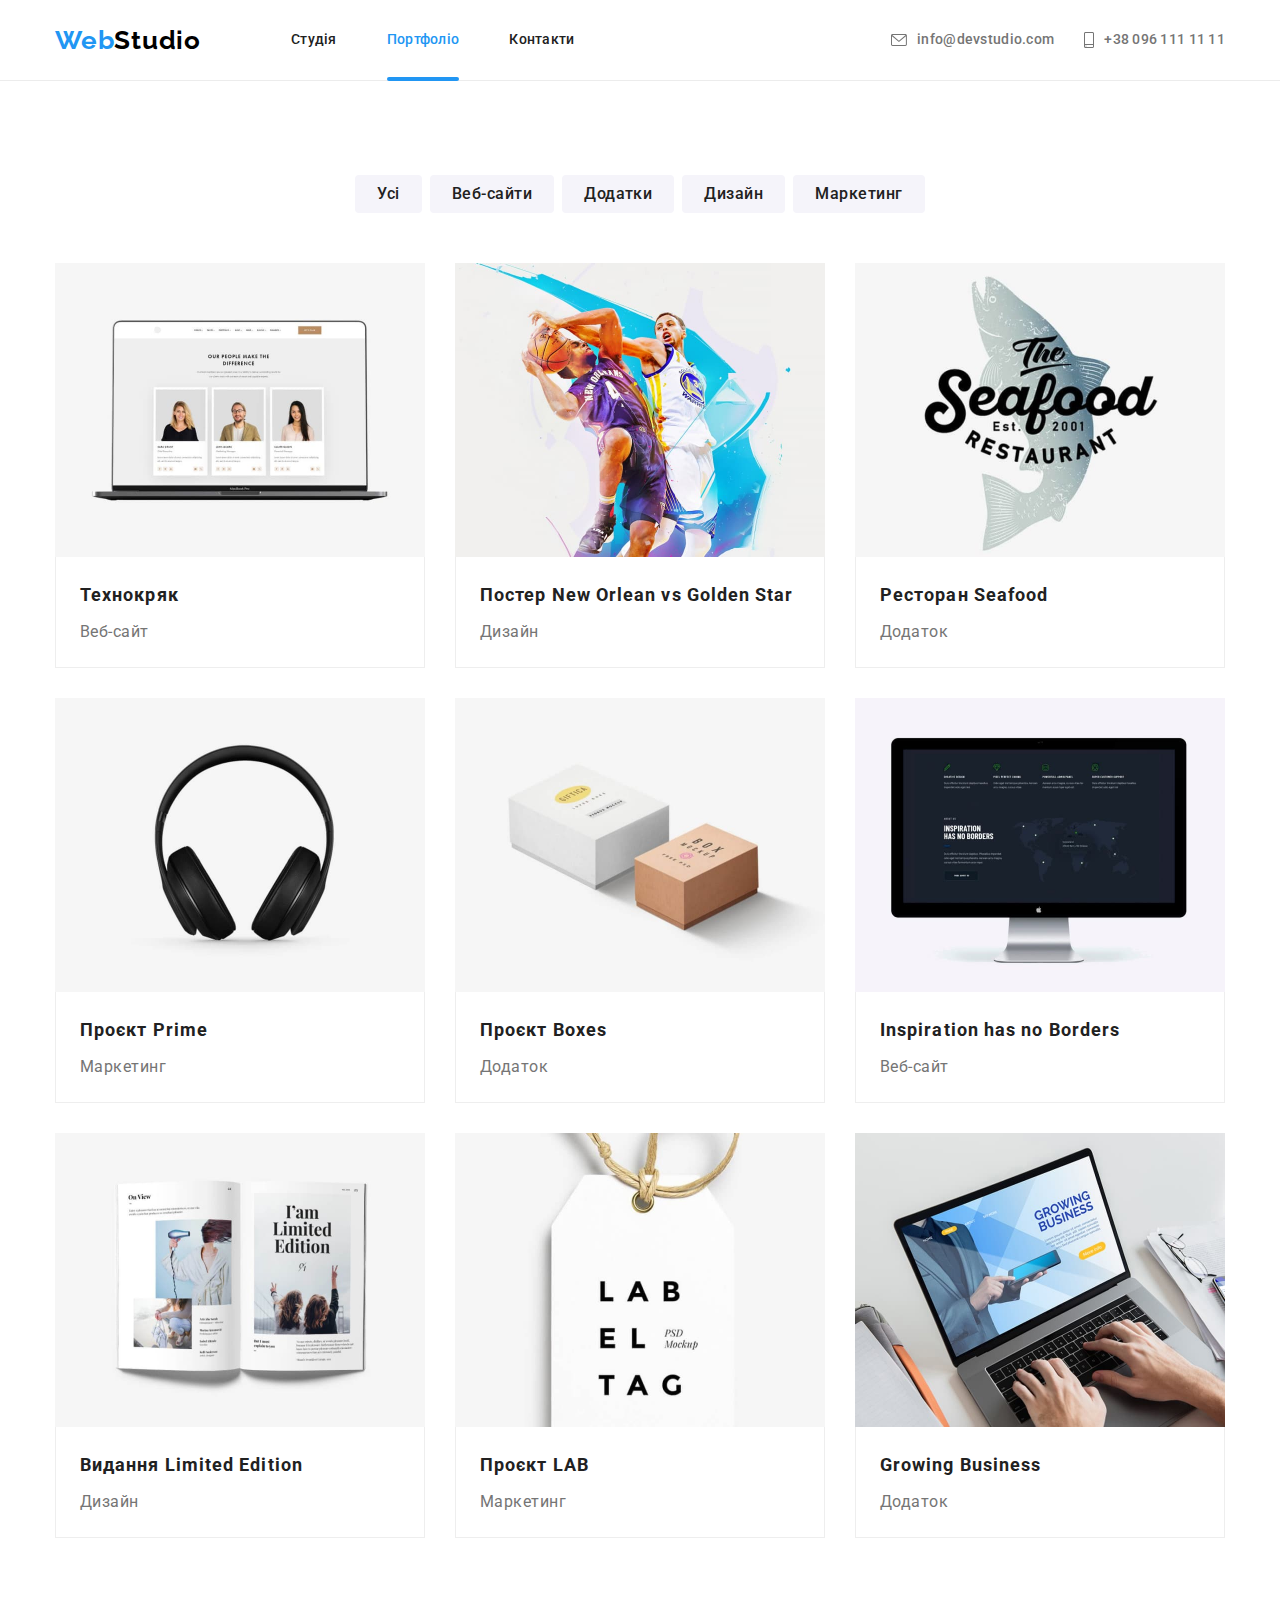
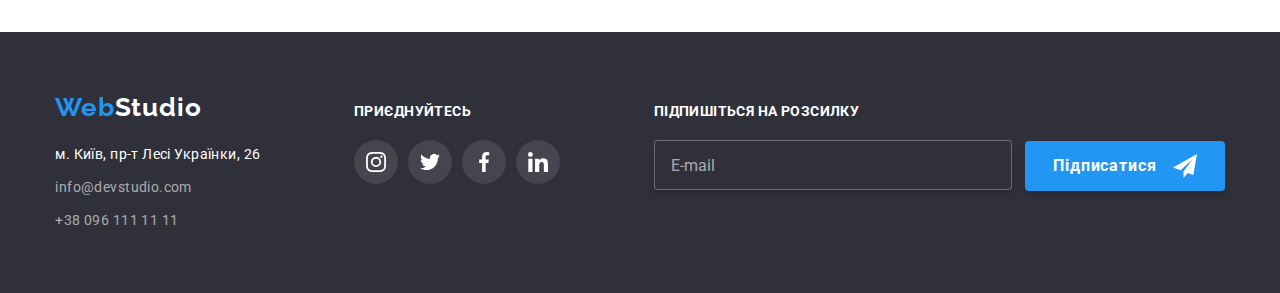
==== commit 365dd732: "Додані всі картинки різних розмірів" ====
--- a/portfolio.html
+++ b/portfolio.html
@@ -83,7 +83,28 @@
                             <a href="#" class="products-box__link">
                                 <div class="products-box__thumb">
                                     <p class="products-box__text">Ресурс пропонує комплексні пропозиції з різним рівнем функціоналу та сервісів. Все це дозволить відвідувачу отримати вичерпні відомості про компанію чи приватну особу.</p>
-                                    <img class="products-img" srcset="./images/portf-01.jpg 370w, ./images/portf-01@2x.jpg 354w, ./images/portf-01@3x.jpg 450w" src="./images/portf-01.jpg" alt="ноутбук з відкритим сайтом" sizes="(max-width: 767px) 100vw, (min-width: 768px) 50vw, (min-width: 1200px) 33vw"/>
+                                    <picture class="products-thumb">
+                                        <!-- Mobile -->
+                                        <source type="image/jpeg" srcset="
+                                            ./images/portf01-450.jpg    450w,
+                                            ./images/portf01-450@2x.jpg 900w"
+                                            media="screen and (max-width:767px)" sizes="100vw">
+                                        <!-- Tablet -->
+                                        <source type="image/jpeg" srcset="
+                                            ./images/portf01-354.jpg    354w,
+                                            ./images/portf01-354@2x.jpg 708w"
+                                            media="screen and (max-width:1199px)" sizes="(min-width: 768px) 50vw, 100vw">
+                                        <!-- Desktop -->
+                                        <source type="image/jpeg" srcset="
+                                            ./images/portf01-370.jpg    370w,
+                                            ./images/portf01-370@2x.jpg 740w"
+                                            media="screen and (min-width:1200px)" sizes="(min-width: 1200px) 30vw, 100vw">
+                                        <img class="products-img" src="./images/portf01-370.jpg" alt="ноутбук з відкритим сайтом" srcset="
+                                            ./images/portf01-370.jpg 370w,
+                                            ./images/portf01-354.jpg 354w,
+                                            ./images/portf01-450.jpg 450w"
+                                            sizes="(min-width: 1200px) 30vw, (min-width: 768px) 50vw, (max-width: 767px) 100vw, 100vw">
+                                    </picture>
                                 </div>
                                 <div class="products-box__name">
                                     <h2 class="products-box__title">Технокряк</h2>
@@ -97,7 +118,28 @@
                             <a href="#" class="products-box__link">
                                 <div class="products-box__thumb">
                                     <p class="products-box__text">Ресурс пропонує комплексні пропозиції з різним рівнем функціоналу та сервісів. Все це дозволить відвідувачу отримати вичерпні відомості про компанію чи приватну особу.</p>                                
-                                    <img class="products-img" srcset="./images/portf-02.jpg 370w, ./images/portf-02@2x.jpg 354w, ./images/portf-02@3x.jpg 450w" src="./images/portf-02.jpg" alt="баскетболісти" sizes="(max-width: 767px) 100vw, (min-width: 768px) 50vw, (min-width: 1200px) 33vw"/>
+                                    <picture class="products-thumb">
+                                        <!-- Mobile -->
+                                        <source type="image/jpeg" srcset="
+                                            ./images/portf02-450.jpg    450w,
+                                            ./images/portf02-450@2x.jpg 900w"
+                                            media="screen and (max-width:767px)" sizes="100vw">
+                                        <!-- Tablet -->
+                                        <source type="image/jpeg" srcset="
+                                            ./images/portf02-354.jpg    354w,
+                                            ./images/portf02-354@2x.jpg 708w"
+                                            media="screen and (max-width:1199px)" sizes="(min-width: 768px) 50vw, 100vw">
+                                        <!-- Desktop -->
+                                        <source type="image/jpeg" srcset="
+                                            ./images/portf02-370.jpg    370w,
+                                            ./images/portf02-370@2x.jpg 740w"
+                                            media="screen and (min-width:1200px)" sizes="(min-width: 1200px) 30vw, 100vw">
+                                        <img class="products-img" src="./images/portf02-370.jpg" alt="баскетболісти" srcset="
+                                            ./images/portf02-370.jpg 370w,
+                                            ./images/portf02-354.jpg 354w,
+                                            ./images/portf02-450.jpg 450w"
+                                            sizes="(min-width: 1200px) 30vw, (min-width: 768px) 50vw, (max-width: 767px) 100vw, 100vw">
+                                    </picture>
                                 </div>                                
                                 <div class="products-box__name">
                                     <h2 class="products-box__title">Постер <span lang="en">New Orlean vs Golden Star</span></h2>
@@ -111,7 +153,28 @@
                             <a href="#" class="products-box__link">
                                 <div class="products-box__thumb">
                                     <p class="products-box__text">Ресурс пропонує комплексні пропозиції з різним рівнем функціоналу та сервісів. Все це дозволить відвідувачу отримати вичерпні відомості про компанію чи приватну особу.</p>                                
-                                    <img class="products-img" srcset="./images/portf-03.jpg 370w, ./images/portf-03@2x.jpg 354w, ./images/portf-03@3x.jpg 450w" src="./images/portf-03.jpg" alt="логотип форми риби" sizes="(max-width: 767px) 100vw, (min-width: 768px) 50vw, (min-width: 1200px) 33vw"/>
+                                    <picture class="products-thumb">
+                                        <!-- Mobile -->
+                                        <source type="image/jpeg" srcset="
+                                            ./images/portf03-450.jpg    450w,
+                                            ./images/portf03-450@2x.jpg 900w"
+                                            media="screen and (max-width:767px)" sizes="100vw">
+                                        <!-- Tablet -->
+                                        <source type="image/jpeg" srcset="
+                                            ./images/portf03-354.jpg    354w,
+                                            ./images/portf03-354@2x.jpg 708w"
+                                            media="screen and (max-width:1199px)" sizes="(min-width: 768px) 50vw, 100vw">
+                                        <!-- Desktop -->
+                                        <source type="image/jpeg" srcset="
+                                            ./images/portf03-370.jpg    370w,
+                                            ./images/portf03-370@2x.jpg 740w"
+                                            media="screen and (min-width:1200px)" sizes="(min-width: 1200px) 30vw, 100vw">
+                                        <img class="products-img" src="./images/portf03-370.jpg" alt="логотип форми риби" srcset="
+                                            ./images/portf03-370.jpg 370w,
+                                            ./images/portf03-354.jpg 354w,
+                                            ./images/portf03-450.jpg 450w"
+                                            sizes="(min-width: 1200px) 30vw, (min-width: 768px) 50vw, (max-width: 767px) 100vw, 100vw">
+                                    </picture>
                                 </div>                                
                                 <div class="products-box__name">
                                     <h2 class="products-box__title">Ресторан <span lang="en">Seafood</span></h2>
@@ -125,7 +188,28 @@
                             <a href="#" class="products-box__link">
                                 <div class="products-box__thumb">
                                     <p class="products-box__text">Ресурс пропонує комплексні пропозиції з різним рівнем функціоналу та сервісів. Все це дозволить відвідувачу отримати вичерпні відомості про компанію чи приватну особу.</p>                                
-                                    <img class="products-img" srcset="./images/portf-04.jpg 370w, ./images/portf-04@2x.jpg 354w, ./images/portf-04@3x.jpg 450w" src="./images/portf-04.jpg" alt="навушники" sizes="(max-width: 767px) 100vw, (min-width: 768px) 50vw, (min-width: 1200px) 33vw"/>
+                                    <picture class="products-thumb">
+                                        <!-- Mobile -->
+                                        <source type="image/jpeg" srcset="
+                                            ./images/portf04-450.jpg    450w,
+                                            ./images/portf04-450@2x.jpg 900w"
+                                            media="screen and (max-width:767px)" sizes="100vw">
+                                        <!-- Tablet -->
+                                        <source type="image/jpeg" srcset="
+                                            ./images/portf04-354.jpg    354w,
+                                            ./images/portf04-354@2x.jpg 708w"
+                                            media="screen and (max-width:1199px)" sizes="(min-width: 768px) 50vw, 100vw">
+                                        <!-- Desktop -->
+                                        <source type="image/jpeg" srcset="
+                                            ./images/portf04-370.jpg    370w,
+                                            ./images/portf04-370@2x.jpg 740w"
+                                            media="screen and (min-width:1200px)" sizes="(min-width: 1200px) 30vw, 100vw">
+                                        <img class="products-img" src="./images/portf04-370.jpg" alt="навушники" srcset="
+                                            ./images/portf04-370.jpg 370w,
+                                            ./images/portf04-354.jpg 354w,
+                                            ./images/portf04-450.jpg 450w"
+                                            sizes="(min-width: 1200px) 30vw, (min-width: 768px) 50vw, (max-width: 767px) 100vw, 100vw">
+                                    </picture>
                                 </div>                                
                                 <div class="products-box__name">
                                     <h2 class="products-box__title">Проєкт <span lang="en">Prime</span></h2>
@@ -139,7 +223,28 @@
                             <a href="#" class="products-box__link">
                                 <div class="products-box__thumb">
                                     <p class="products-box__text">Ресурс пропонує комплексні пропозиції з різним рівнем функціоналу та сервісів. Все це дозволить відвідувачу отримати вичерпні відомості про компанію чи приватну особу.</p>                                
-                                    <img class="products-img" srcset="./images/portf-05.jpg 370w, ./images/portf-05@2x.jpg 354w, ./images/portf-05@3x.jpg 450w" src="./images/portf-05.jpg" alt="дві коробки" sizes="(max-width: 767px) 100vw, (min-width: 768px) 50vw, (min-width: 1200px) 33vw"/>
+                                    <picture class="products-thumb">
+                                        <!-- Mobile -->
+                                        <source type="image/jpeg" srcset="
+                                            ./images/portf05-450.jpg    450w,
+                                            ./images/portf05-450@2x.jpg 900w"
+                                            media="screen and (max-width:767px)" sizes="100vw">
+                                        <!-- Tablet -->
+                                        <source type="image/jpeg" srcset="
+                                            ./images/portf05-354.jpg    354w,
+                                            ./images/portf05-354@2x.jpg 708w"
+                                            media="screen and (max-width:1199px)" sizes="(min-width: 768px) 50vw, 100vw">
+                                        <!-- Desktop -->
+                                        <source type="image/jpeg" srcset="
+                                            ./images/portf05-370.jpg    370w,
+                                            ./images/portf05-370@2x.jpg 740w"
+                                            media="screen and (min-width:1200px)" sizes="(min-width: 1200px) 30vw, 100vw">
+                                        <img class="products-img" src="./images/portf05-370.jpg" alt="дві коробки" srcset="
+                                            ./images/portf05-370.jpg 370w,
+                                            ./images/portf05-354.jpg 354w,
+                                            ./images/portf05-450.jpg 450w"
+                                            sizes="(min-width: 1200px) 30vw, (min-width: 768px) 50vw, (max-width: 767px) 100vw, 100vw">
+                                    </picture>
                                 </div>                                
                                 <div class="products-box__name">
                                     <h2 class="products-box__title">Проєкт <span lang="en">Boxes</span></h2>
@@ -153,7 +258,28 @@
                             <a href="#" class="products-box__link">
                                 <div class="products-box__thumb">
                                     <p class="products-box__text">Ресурс пропонує комплексні пропозиції з різним рівнем функціоналу та сервісів. Все це дозволить відвідувачу отримати вичерпні відомості про компанію чи приватну особу.</p>                                
-                                    <img class="products-img" srcset="./images/portf-06.jpg 370w, ./images/portf-06@2x.jpg 354w, ./images/portf-06@3x.jpg 450w" src="./images/portf-06.jpg" alt="монітор з відкритим сайтом" sizes="(max-width: 767px) 100vw, (min-width: 768px) 50vw, (min-width: 1200px) 33vw"/>
+                                    <picture class="products-thumb">
+                                        <!-- Mobile -->
+                                        <source type="image/jpeg" srcset="
+                                            ./images/portf06-450.jpg    450w,
+                                            ./images/portf06-450@2x.jpg 900w"
+                                            media="screen and (max-width:767px)" sizes="100vw">
+                                        <!-- Tablet -->
+                                        <source type="image/jpeg" srcset="
+                                            ./images/portf06-354.jpg    354w,
+                                            ./images/portf06-354@2x.jpg 708w"
+                                            media="screen and (max-width:1199px)" sizes="(min-width: 768px) 50vw, 100vw">
+                                        <!-- Desktop -->
+                                        <source type="image/jpeg" srcset="
+                                            ./images/portf06-370.jpg    370w,
+                                            ./images/portf06-370@2x.jpg 740w"
+                                            media="screen and (min-width:1200px)" sizes="(min-width: 1200px) 30vw, 100vw">
+                                        <img class="products-img" src="./images/portf06-370.jpg" alt="монітор з відкритим сайтом" srcset="
+                                            ./images/portf06-370.jpg 370w,
+                                            ./images/portf06-354.jpg 354w,
+                                            ./images/portf06-450.jpg 450w"
+                                            sizes="(min-width: 1200px) 30vw, (min-width: 768px) 50vw, (max-width: 767px) 100vw, 100vw">
+                                    </picture>
                                 </div>                                
                                 <div class="products-box__name">
                                     <h2 class="products-box__title" lang="en">Inspiration has no Borders</h2>
@@ -167,7 +293,28 @@
                             <a href="#" class="products-box__link">
                                 <div class="products-box__thumb">
                                     <p class="products-box__text">Ресурс пропонує комплексні пропозиції з різним рівнем функціоналу та сервісів. Все це дозволить відвідувачу отримати вичерпні відомості про компанію чи приватну особу.</p>                                
-                                    <img class="products-img" srcset="./images/portf-07.jpg 370w, ./images/portf-07@2x.jpg 354w, ./images/portf-07@3x.jpg 450w" src="./images/portf-07.jpg" alt="журнал" sizes="(max-width: 767px) 100vw, (min-width: 768px) 50vw, (min-width: 1200px) 33vw"/>
+                                    <picture class="products-thumb">
+                                        <!-- Mobile -->
+                                        <source type="image/jpeg" srcset="
+                                            ./images/portf07-450.jpg    450w,
+                                            ./images/portf07-450@2x.jpg 900w"
+                                            media="screen and (max-width:767px)" sizes="100vw">
+                                        <!-- Tablet -->
+                                        <source type="image/jpeg" srcset="
+                                            ./images/portf07-354.jpg    354w,
+                                            ./images/portf07-354@2x.jpg 708w"
+                                            media="screen and (max-width:1199px)" sizes="(min-width: 768px) 50vw, 100vw">
+                                        <!-- Desktop -->
+                                        <source type="image/jpeg" srcset="
+                                            ./images/portf07-370.jpg    370w,
+                                            ./images/portf07-370@2x.jpg 740w"
+                                            media="screen and (min-width:1200px)" sizes="(min-width: 1200px) 30vw, 100vw">
+                                        <img class="products-img" src="./images/portf07-370.jpg" alt="журнал" srcset="
+                                            ./images/portf07-370.jpg 370w,
+                                            ./images/portf07-354.jpg 354w,
+                                            ./images/portf07-450.jpg 450w"
+                                            sizes="(min-width: 1200px) 30vw, (min-width: 768px) 50vw, (max-width: 767px) 100vw, 100vw">
+                                    </picture>
                                 </div>                                
                                 <div class="products-box__name">
                                     <h2 class="products-box__title">Видання <span lang="en">Limited Edition</span></h2>
@@ -181,7 +328,28 @@
                             <a href="#" class="products-box__link">
                                 <div class="products-box__thumb">
                                     <p class="products-box__text">Ресурс пропонує комплексні пропозиції з різним рівнем функціоналу та сервісів. Все це дозволить відвідувачу отримати вичерпні відомості про компанію чи приватну особу.</p>                                
-                                    <img class="products-img" srcset="./images/portf-08.jpg 370w, ./images/portf-08@2x.jpg 354w, ./images/portf-08@3x.jpg 450w" src="./images/portf-08.jpg" alt="бірка" sizes="(max-width: 767px) 100vw, (min-width: 768px) 50vw, (min-width: 1200px) 33vw"/>
+                                    <picture class="products-thumb">
+                                        <!-- Mobile -->
+                                        <source type="image/jpeg" srcset="
+                                            ./images/portf08-450.jpg    450w,
+                                            ./images/portf08-450@2x.jpg 900w"
+                                            media="screen and (max-width:767px)" sizes="100vw">
+                                        <!-- Tablet -->
+                                        <source type="image/jpeg" srcset="
+                                            ./images/portf08-354.jpg    354w,
+                                            ./images/portf08-354@2x.jpg 708w"
+                                            media="screen and (max-width:1199px)" sizes="(min-width: 768px) 50vw, 100vw">
+                                        <!-- Desktop -->
+                                        <source type="image/jpeg" srcset="
+                                            ./images/portf08-370.jpg    370w,
+                                            ./images/portf08-370@2x.jpg 740w"
+                                            media="screen and (min-width:1200px)" sizes="(min-width: 1200px) 30vw, 100vw">
+                                        <img class="products-img" src="./images/portf08-370.jpg" alt="бірка" srcset="
+                                            ./images/portf08-370.jpg 370w,
+                                            ./images/portf08-354.jpg 354w,
+                                            ./images/portf08-450.jpg 450w"
+                                            sizes="(min-width: 1200px) 30vw, (min-width: 768px) 50vw, (max-width: 767px) 100vw, 100vw">
+                                    </picture>
                                 </div>                                
                                 <div class="products-box__name">
                                     <h2 class="products-box__title">Проєкт <span lang="en">LAB</span></h2>
@@ -195,7 +363,28 @@
                             <a href="#" class="products-box__link">
                                 <div class="products-box__thumb">
                                     <p class="products-box__text">Ресурс пропонує комплексні пропозиції з різним рівнем функціоналу та сервісів. Все це дозволить відвідувачу отримати вичерпні відомості про компанію чи приватну особу.</p>                                
-                                    <img class="products-img" srcset="./images/portf-09.jpg 370w, ./images/portf-09@2x.jpg 354w, ./images/portf-09@3x.jpg 450w" src="./images/portf-09.jpg" alt="руки друкують на ноутбуці" sizes="(max-width: 767px) 100vw, (min-width: 768px) 50vw, (min-width: 1200px) 33vw"/>
+                                    <picture class="products-thumb">
+                                        <!-- Mobile -->
+                                        <source type="image/jpeg" srcset="
+                                            ./images/portf09-450.jpg    450w,
+                                            ./images/portf09-450@2x.jpg 900w"
+                                            media="screen and (max-width:767px)" sizes="100vw">
+                                        <!-- Tablet -->
+                                        <source type="image/jpeg" srcset="
+                                            ./images/portf09-354.jpg    354w,
+                                            ./images/portf09-354@2x.jpg 708w"
+                                            media="screen and (max-width:1199px)" sizes="(min-width: 768px) 50vw, 100vw">
+                                        <!-- Desktop -->
+                                        <source type="image/jpeg" srcset="
+                                            ./images/portf09-370.jpg    370w,
+                                            ./images/portf09-370@2x.jpg 740w"
+                                            media="screen and (min-width:1200px)" sizes="(min-width: 1200px) 30vw, 100vw">
+                                        <img class="products-img" src="./images/portf09-370.jpg" alt="руки друкують на ноутбуці" srcset="
+                                            ./images/portf09-370.jpg 370w,
+                                            ./images/portf09-354.jpg 354w,
+                                            ./images/portf09-450.jpg 450w"
+                                            sizes="(min-width: 1200px) 30vw, (min-width: 768px) 50vw, (max-width: 767px) 100vw, 100vw">
+                                    </picture>
                                 </div>                                
                                 <div class="products-box__name">
                                     <h2 class="products-box__title" lang="en">Growing Business</h2>
--- a/css/main.min.css
+++ b/css/main.min.css
@@ -1 +1 @@
-/*! modern-normalize v1.1.0 | MIT License | https://github.com/sindresorhus/modern-normalize */*,::before,::after{-webkit-box-sizing:border-box;box-sizing:border-box}html{line-height:1.15;-webkit-text-size-adjust:100%;-moz-tab-size:4;-o-tab-size:4;tab-size:4}body{margin:0;font-family:system-ui,-apple-system,"Segoe UI",Roboto,Helvetica,Arial,sans-serif,"Apple Color Emoji","Segoe UI Emoji"}hr{height:0;color:inherit}abbr[title]{-webkit-text-decoration:underline dotted;text-decoration:underline dotted}b,strong{font-weight:bolder}code,kbd,samp,pre{font-family:ui-monospace,SFMono-Regular,Consolas,"Liberation Mono",Menlo,monospace;font-size:1em}small{font-size:80%}sub,sup{font-size:75%;line-height:0;position:relative;vertical-align:baseline}sub{bottom:-0.25em}sup{top:-0.5em}table{text-indent:0;border-color:inherit}button,input,optgroup,select,textarea{font-family:inherit;font-size:100%;line-height:1.15;margin:0}button,select{text-transform:none}button,[type=button],[type=reset],[type=submit]{-webkit-appearance:button}::-moz-focus-inner{border-style:none;padding:0}:-moz-focusring{outline:1px dotted ButtonText}:-moz-ui-invalid{box-shadow:none}legend{padding:0}progress{vertical-align:baseline}::-webkit-inner-spin-button,::-webkit-outer-spin-button{height:auto}[type=search]{-webkit-appearance:textfield;outline-offset:-2px}::-webkit-search-decoration{-webkit-appearance:none}::-webkit-file-upload-button{-webkit-appearance:button;font:inherit}summary{display:list-item}html{-webkit-box-sizing:border-box;box-sizing:border-box}*,*::before,*::after{-webkit-box-sizing:inherit;box-sizing:inherit}body{font-family:"Roboto",sans-serif;background-color:#fff;color:#757575}ul{list-style:none}a{text-decoration:none}p,h1,h2,h3,h4,h5,h6{margin:0}ul,ol{margin:0;padding-left:0}img{display:block;width:100%}.container{margin:0 auto;padding:0 15px}@media screen and (min-width: 480px){.container{width:480px}}@media screen and (min-width: 768px){.container{width:768px}}@media screen and (min-width: 1200px){.container{width:1200px}}@media screen and (min-width: 480px),(max-width: 480px){.section-withoutname{padding-top:60px;padding-bottom:60px}}@media screen and (min-width: 768px){.section-withoutname{padding-top:60px;padding-bottom:60px}}@media screen and (min-width: 1200px){.section-withoutname{padding-top:94px;padding-bottom:0px}}@media screen and (max-width: 480px),(min-width: 480px){.section{padding:60px 0}}@media screen and (min-width: 768px){.section{padding:60px 0}}@media screen and (min-width: 1200px){.section{padding:94px 0}}@media screen and (max-width: 1199px){.section.mobile-hidden{padding:0px}}@media screen and (min-width: 1200px){.section.mobile-hidden{padding:94px 0}}.section-color{background-color:#f5f4fa}.section-title{font-style:normal;font-weight:700;font-size:36px;line-height:1.17;text-align:center;letter-spacing:.03em;color:#212121;margin-bottom:50px;margin-top:0;padding:0}@media screen and (min-width: 480px),(max-width: 480px){.position-list{display:-webkit-box;display:-ms-flexbox;display:flex;gap:30px;-ms-flex-wrap:wrap;flex-wrap:wrap;-webkit-box-pack:center;-ms-flex-pack:center;justify-content:center}}@media screen and (min-width: 768px){.position-list{display:-webkit-box;display:-ms-flexbox;display:flex;gap:30px;-ms-flex-wrap:wrap;flex-wrap:wrap;-webkit-box-pack:center;-ms-flex-pack:center;justify-content:center}}@media screen and (min-width: 1200px){.position-list{display:-webkit-box;display:-ms-flexbox;display:flex;gap:30px;-ms-flex-wrap:wrap;flex-wrap:wrap;-webkit-box-pack:center;-ms-flex-pack:center;justify-content:center}}@media screen and (max-width: 1199px){.position-list.mobile-hidden{display:none;padding:0}}@media screen and (max-width: 1199px){.section-title.mobile-hidden{position:absolute;white-space:nowrap;height:1px;width:1px;border:0;overflow:hidden;clip:rect(0 0 0 0);padding:0;margin:-1px;-webkit-clip-path:inset(50%);clip-path:inset(50%)}}.header{border-bottom-width:1px;border-bottom-style:solid;border-bottom-color:#ececec}@media screen and (min-width: 768px){.header{padding-top:0;padding-bottom:0}}@media screen and (min-width: 480px){.header-container{display:-webkit-box;display:-ms-flexbox;display:flex;-webkit-box-align:center;-ms-flex-align:center;align-items:center;-webkit-box-pack:justify;-ms-flex-pack:justify;justify-content:space-between}}@media screen and (min-width: 768px){.header-container{display:-webkit-box;display:-ms-flexbox;display:flex;-webkit-box-align:center;-ms-flex-align:center;align-items:center;-webkit-box-pack:justify;-ms-flex-pack:justify;justify-content:space-between}}@media screen and (min-width: 1200px){.header-container{display:-webkit-box;display:-ms-flexbox;display:flex;-webkit-box-align:center;-ms-flex-align:center;align-items:center;-webkit-box-pack:justify;-ms-flex-pack:justify;justify-content:space-between}}@media screen and (min-width: 480px){.menu{font-weight:500;letter-spacing:.02em}}@media screen and (min-width: 768px){.menu{display:-webkit-box;display:-ms-flexbox;display:flex;-webkit-box-pack:justify;-ms-flex-pack:justify;justify-content:space-between;margin-left:90px;width:100vw}}@media screen and (min-width: 480px){.nav{display:none}}@media screen and (min-width: 768px){.nav{display:block}}@media screen and (min-width: 480px){.menu.is-open{position:fixed;z-index:1;top:0;left:0;bottom:0;right:0;padding:48px 40px;overflow-y:scroll;display:-webkit-box;display:-ms-flexbox;display:flex;-webkit-box-orient:vertical;-webkit-box-direction:normal;-ms-flex-direction:column;flex-direction:column;-webkit-box-pack:justify;-ms-flex-pack:justify;justify-content:space-between;background-color:#fff}}@media screen and (min-width: 480px){.menu.is-open .nav{display:block}}@media screen and (min-width: 480px){.menu.is-open .menu-contacts{display:block}}@media screen and (max-width: 767px){.menu .contacts{display:-webkit-box;display:-ms-flexbox;display:flex;-webkit-box-orient:vertical;-webkit-box-direction:reverse;-ms-flex-direction:column-reverse;flex-direction:column-reverse;margin-bottom:64px}}.menu.is-open .contacts__item:last-child .contacts__link{color:#2196f3;font-size:34px;line-height:1.17;letter-spacing:.02em}@media screen and (min-width: 480px){.menu.is-open .contacts__item:last-child .contacts__link{display:block;margin-bottom:32px}}@media screen and (min-width: 768px){.menu.is-open .contacts__item:last-child .contacts__link{display:inline}}.menu.is-open .contacts__item:not(:last-child) .contacts__link{font-size:24px;line-height:1.16;letter-spacing:.02em}.menu__button{display:block;margin:0;padding:0;background-color:rgba(0,0,0,0);border:none;fill:#212121}@media screen and (min-width: 480px){.menu__button .icon-close{display:block}}@media screen and (min-width: 480px){.menu__button .icon-menu{display:none}}@media screen and (min-width: 480px){.menu__button.is-open .icon-close{display:none}}@media screen and (min-width: 480px){.menu__button.is-open .icon-menu{display:block}}.menu__button .menu-icon{fill:#212121}.menu__button .menu-icon:hover{fill:#2196f3}.header-logo{font-family:"Raleway",sans-serif;font-style:normal;font-weight:700;font-size:26px;line-height:1.19;letter-spacing:.03em;color:#000}@media screen and (min-width: 480px){.header-logo{padding:16px 0}}.header-logo__color{color:#2196f3}@media screen and (min-width: 480px){.site-nav{display:block}}@media screen and (min-width: 768px){.site-nav{display:-webkit-box;display:-ms-flexbox;display:flex;-webkit-box-align:center;-ms-flex-align:center;align-items:center;gap:50px}}.site-nav__item{display:block;position:relative}@media screen and (min-width: 480px){.site-nav__link{font-style:normal;font-weight:500;font-size:40px;line-height:47px;letter-spacing:.02em;-webkit-transition-property:color;transition-property:color;-webkit-transition-duration:250ms;transition-duration:250ms;-webkit-transition-timing-function:cubic-bezier(0.4, 0, 0.2, 1);transition-timing-function:cubic-bezier(0.4, 0, 0.2, 1);color:#212121}.site-nav__link:hover,.site-nav__link:focus{color:#2196f3}.site-nav__link--current{color:#2196f3}}@media screen and (min-width: 768px){.site-nav__link{display:block;font-style:normal;font-weight:500;font-size:14px;line-height:1.14;letter-spacing:.02em;padding-top:32px;padding-bottom:32px;-webkit-transition-property:color;transition-property:color;-webkit-transition-duration:250ms;transition-duration:250ms;-webkit-transition-timing-function:cubic-bezier(0.4, 0, 0.2, 1);transition-timing-function:cubic-bezier(0.4, 0, 0.2, 1);color:#212121}.site-nav__link:hover,.site-nav__link:focus{color:#2196f3}.site-nav__link--current{color:#2196f3}.site-nav__link--current::after{content:"";position:absolute;display:block;width:100%;height:4px;background-color:#2196f3;border-radius:2px;bottom:-1px}}@media screen and (min-width: 480px){.site-nav__item:not(:last-child){margin-bottom:32px}}@media screen and (min-width: 768px){.site-nav__item:not(:last-child){margin-bottom:0}}@media screen and (min-width: 480px){.menu-contacts{display:none}}@media screen and (min-width: 768px){.menu-contacts{display:-webkit-box;display:-ms-flexbox;display:flex;-webkit-box-align:center;-ms-flex-align:center;align-items:center}}@media screen and (min-width: 1200px){.contacts{display:-webkit-box;display:-ms-flexbox;display:flex;gap:30px}}@media screen and (min-width: 768px){.contacts__item:first-child{margin-bottom:10px}}@media screen and (min-width: 1200px){.contacts__item:first-child{margin-bottom:0}}.contacts__link{font-weight:500;font-size:14px;line-height:1.14;letter-spacing:.02em;color:#757575;fill:#757575}@media screen and (min-width: 768px){.contacts__link{display:-webkit-box;display:-ms-flexbox;display:flex}}@media screen and (min-width: 1200px){.contacts__link{display:-webkit-box;display:-ms-flexbox;display:flex;-webkit-box-align:center;-ms-flex-align:center;align-items:center}}.contacts__link:hover,.contacts__link:focus{color:#2196f3;fill:#2196f3}.contacts__icon{fill:currentColor;margin-right:10px;-webkit-transition-property:fill;transition-property:fill;-webkit-transition-duration:250ms;transition-duration:250ms;-webkit-transition-timing-function:cubic-bezier(0.4, 0, 0.2, 1);transition-timing-function:cubic-bezier(0.4, 0, 0.2, 1)}@media screen and (min-width: 480px){.contacts__icon{display:none}}@media screen and (min-width: 768px){.contacts__icon{display:inline}}.menu.is-open .menu-social{display:-webkit-box;display:-ms-flexbox;display:flex}@media screen and (min-width: 480px){.menu-social{display:block}}@media screen and (min-width: 768px){.menu-social{display:none}}.menu .menu-social__item:not(:last-child){margin-right:10px;padding-right:10px;border-right:1px solid rgba(33,33,33,.2)}.menu .menu-social__link{color:#2196f3;font-size:18px;line-height:1.22;text-decoration:none}.menu__button{z-index:2;margin:0;padding:0;background-color:rgba(0,0,0,0);border:none;fill:#212121}@media screen and (min-width: 480px){.menu__button{display:-webkit-box;display:-ms-flexbox;display:flex}}@media screen and (min-width: 768px){.menu__button{display:none}}@media screen and (min-width: 480px),(max-width: 480px){.hero-overlay{min-width:100%;margin-left:auto;margin-right:auto;background-image:-webkit-gradient(linear, left top, right top, from(rgba(47, 48, 58, 0.4)), to(rgba(47, 48, 58, 0.4))),url(../images/hero-mobile.jpg);background-image:linear-gradient(to right, rgba(47, 48, 58, 0.4), rgba(47, 48, 58, 0.4)),url(../images/hero-mobile.jpg);background-color:#c4c4c4;background-size:cover}}@media screen and (min-width: 768px){.hero-overlay{min-width:768px;margin-left:auto;margin-right:auto;background-image:-webkit-gradient(linear, left top, right top, from(rgba(47, 48, 58, 0.4)), to(rgba(47, 48, 58, 0.4))),url(../../images/hero-tablet.jpg);background-image:linear-gradient(to right, rgba(47, 48, 58, 0.4), rgba(47, 48, 58, 0.4)),url(../../images/hero-tablet.jpg);background-color:#c4c4c4;background-size:cover}}@media screen and (min-width: 1200px){.hero-overlay{max-width:1600px;margin-left:auto;margin-right:auto;background-image:-webkit-gradient(linear, left top, right top, from(rgba(47, 48, 58, 0.4)), to(rgba(47, 48, 58, 0.4))),url(../images/hero.jpg);background-image:linear-gradient(to right, rgba(47, 48, 58, 0.4), rgba(47, 48, 58, 0.4)),url(../images/hero.jpg);background-color:#c4c4c4;background-size:cover}}.hero{margin:0 auto;text-align:center}@media screen and (min-width: 480px),(max-width: 480px){.hero{width:390px;padding:118px 15px}}@media screen and (min-width: 768px){.hero{width:390px;padding:118px 15px}}@media screen and (min-width: 1200px){.hero{width:696px;padding:200px 15px}}.hero-title{font-style:normal;font-weight:900;letter-spacing:.06em;text-transform:uppercase;color:#fff;margin:0px 0px 30px 0px}@media screen and (min-width: 480px){.hero-title{font-size:26px;line-height:1.62}}@media screen and (min-width: 1200px){.hero-title{font-size:44px;line-height:1.36}}.hero-button{font-style:normal;font-weight:700;font-size:16px;line-height:1.88;text-align:center;letter-spacing:.06em;background-color:#2196f3;color:#fff;padding:10px 32px;-webkit-box-shadow:0px 4px 4px rgba(0,0,0,.15);box-shadow:0px 4px 4px rgba(0,0,0,.15);-webkit-transition-property:background-color;transition-property:background-color;-webkit-transition-duration:time-250;transition-duration:time-250;-webkit-transition-timing-function:cubic-bezier(0.4, 0, 0.2, 1);transition-timing-function:cubic-bezier(0.4, 0, 0.2, 1)}.hero-button:hover,.hero-button:focus{background-color:#188ce8}.hero-button{font-family:inherit;cursor:pointer;border:rgba(0,0,0,0);border-radius:4px}.visually-hidden{position:absolute;white-space:nowrap;height:1px;width:1px;border:0;overflow:hidden;clip:rect(0 0 0 0);padding:0;margin:-1px;-webkit-clip-path:inset(50%);clip-path:inset(50%)}.advantages-box{background-color:#f5f4fa;height:120px;border-radius:4px;margin-bottom:30px;-webkit-box-pack:center;-ms-flex-pack:center;justify-content:center;-webkit-box-align:center;-ms-flex-align:center;align-items:center}@media screen and (min-width: 480px),(max-width: 480px){.advantages-box{display:-webkit-box;display:-ms-flexbox;display:flex;width:100%;text-align:center}}@media screen and (min-width: 768px){.advantages-box{display:-webkit-box;display:-ms-flexbox;display:flex;margin-right:auto;margin-left:auto;width:100%}}@media screen and (min-width: 1200px){.advantages-box{display:-webkit-box;display:-ms-flexbox;display:flex;margin-right:auto;margin-left:auto;width:100%}}.advantages-title{font-style:normal;font-weight:700;font-size:14px;line-height:1.14;letter-spacing:.03em;text-transform:uppercase;color:#212121;padding:0;margin-top:0;margin-bottom:10px}@media screen and (min-width: 480px),(max-width: 480px){.advantages-title{text-align:center}}@media screen and (min-width: 768px){.advantages-title{text-align:left}}.advantages-paragraph{font-size:14px;line-height:1.71;letter-spacing:.03em;color:#757575}@media screen and (min-width: 480px),(max-width: 480px){.advantages-paragraph{margin-right:auto;margin-left:auto;max-width:450px}}@media screen and (min-width: 768px){.advantages-paragraph{margin-right:auto;margin-left:auto;max-width:354px}}@media screen and (min-width: 1200px){.advantages-paragraph{margin-right:auto;margin-left:auto;max-width:270px}}.product{position:relative}.product-thumb{display:-webkit-box;display:-ms-flexbox;display:flex;-webkit-box-pack:center;-ms-flex-pack:center;justify-content:center;-webkit-box-align:center;-ms-flex-align:center;align-items:center;position:absolute;bottom:0;width:100%;height:70px;background-color:rgba(47,48,58,.8)}.product-name{position:absolute;font-weight:700;font-size:14px;line-height:1.14;letter-spacing:.03em;text-transform:uppercase;color:#fff}.socialnet-card{background-color:#fff;border-radius:0 0 4px 4px;-webkit-box-shadow:0px 1px 3px rgba(0,0,0,.12),0px 1px 1px rgba(0,0,0,.14),0px 2px 1px rgba(0,0,0,.2);box-shadow:0px 1px 3px rgba(0,0,0,.12),0px 1px 1px rgba(0,0,0,.14),0px 2px 1px rgba(0,0,0,.2)}@media screen and (min-width: 480px),(max-width: 480px){.socialnet-card{width:450px;height:100%}}@media screen and (min-width: 768px){.socialnet-card{width:354px;height:100%}}@media screen and (min-width: 1200px){.socialnet-card{width:270px;height:100%}}.socialnet-card .socialnet{padding:30px 0}.socialnet-card .socialnet-name{font-style:normal;font-weight:500;font-size:16px;line-height:1.19;text-align:center;letter-spacing:.03em;color:#212121;margin-bottom:10px}.socialnet-card .socialnet-subname{font-size:16px;line-height:1.19;text-align:center;letter-spacing:.03em;color:#757575;margin-bottom:16px}.socialnet-card .socialnet__list{display:-webkit-box;display:-ms-flexbox;display:flex;gap:10px;-webkit-box-pack:center;-ms-flex-pack:center;justify-content:center}.socialnet-card .socialnet__link{display:-webkit-box;display:-ms-flexbox;display:flex;width:44px;height:44px;background-color:rgba(255,255,255,.1);border-radius:50%;fill:#afb1b8;-webkit-box-pack:center;-ms-flex-pack:center;justify-content:center;-webkit-box-align:center;-ms-flex-align:center;align-items:center;-webkit-transition-property:background-color,fill;transition-property:background-color,fill;-webkit-transition-duration:250ms;transition-duration:250ms;-webkit-transition-timing-function:cubic-bezier(0.4, 0, 0.2, 1);transition-timing-function:cubic-bezier(0.4, 0, 0.2, 1)}.socialnet-card .socialnet__link:hover,.socialnet-card .socialnet__link:focus{background-color:#2196f3;fill:#fff}.socialnet-card .socialnet__logo{color:currentColor}.client__link{border:1px solid #afb1b8;border-radius:4px;height:92px;fill:#afb1b8;-webkit-box-pack:center;-ms-flex-pack:center;justify-content:center;-webkit-box-align:center;-ms-flex-align:center;align-items:center;-webkit-transition-property:border-color,fill;transition-property:border-color,fill;-webkit-transition-duration:250ms;transition-duration:250ms;-webkit-transition-timing-function:cubic-bezier(0.4, 0, 0.2, 1);transition-timing-function:cubic-bezier(0.4, 0, 0.2, 1)}.client__link:hover,.client__link:focus{border-color:#2196f3;fill:#2196f3}@media screen and (max-width: 767px){.client__link{display:-webkit-box;display:-ms-flexbox;display:flex;min-width:210px}}@media screen and (min-width: 768px){.client__link{display:-webkit-box;display:-ms-flexbox;display:flex;min-width:226px}}@media screen and (min-width: 1200px){.client__link{min-width:170px}}.client__logo{color:currentColor}.backdrop{position:fixed;top:0;left:0;width:100%;height:100%;background-color:rgba(0,0,0,.2);opacity:1;visibility:visible;-webkit-transition:opacity 250ms cubic-bezier(0.4, 0, 0.2, 1),visibility 250ms cubic-bezier(0.4, 0, 0.2, 1);transition:opacity 250ms cubic-bezier(0.4, 0, 0.2, 1),visibility 250ms cubic-bezier(0.4, 0, 0.2, 1)}.backdrop.is-hidden{opacity:0;pointer-events:none;visibility:hidden}.modal-window{position:absolute;top:50%;left:50%;-webkit-transform:translate(-50%, -50%) scale(1);transform:translate(-50%, -50%) scale(1);-webkit-transition:-webkit-transform 250ms cubic-bezier(0.4, 0, 0.2, 1);transition:-webkit-transform 250ms cubic-bezier(0.4, 0, 0.2, 1);transition:transform 250ms cubic-bezier(0.4, 0, 0.2, 1);transition:transform 250ms cubic-bezier(0.4, 0, 0.2, 1), -webkit-transform 250ms cubic-bezier(0.4, 0, 0.2, 1);border-radius:4px;padding:40px;background-color:#fff;-webkit-box-shadow:0px 1px 3px rgba(0,0,0,.12),0px 1px 1px rgba(0,0,0,.14),0px 2px 1px rgba(0,0,0,.2);box-shadow:0px 1px 3px rgba(0,0,0,.12),0px 1px 1px rgba(0,0,0,.14),0px 2px 1px rgba(0,0,0,.2)}@media screen and (min-width: 480px){.modal-window{width:450px;min-height:609px}}@media screen and (min-width: 1200px){.modal-window{width:528px;min-height:581px}}.backdrop.is-hidden .modal-window{-webkit-transform:translate(-50%, -50%) scale(0.9);transform:translate(-50%, -50%) scale(0.9)}.modal-closebutton{display:-webkit-box;display:-ms-flexbox;display:flex;-webkit-box-align:center;-ms-flex-align:center;align-items:center;-webkit-box-pack:center;-ms-flex-pack:center;justify-content:center;position:absolute;border-radius:50%;width:30px;height:30px;top:8px;right:8px;padding:0;cursor:pointer;border:1px solid rgba(0,0,0,.1);background-color:rgba(0,0,0,0)}.modal-closebutton__img{display:block;fill:#000;-webkit-transition-property:fill;transition-property:fill;-webkit-transition-duration:250ms;transition-duration:250ms;-webkit-transition-timing-function:cubic-bezier(0.4, 0, 0.2, 1);transition-timing-function:cubic-bezier(0.4, 0, 0.2, 1)}.modal-closebutton:hover .modal-closebutton__img,.modal-closebutton:focus .modal-closebutton__img{fill:#2196f3}.modal-window__name{display:block;font-size:20px;text-align:center;letter-spacing:.03em;color:#212121}@media screen and (min-width: 480px){.modal-window__name{line-height:1.5}}@media screen and (min-width: 1200px){.modal-window__name{line-height:1.15}}.modal-form{margin-top:12px;display:block}.modal-form__field{position:relative;display:-webkit-box;display:-ms-flexbox;display:flex;-webkit-box-orient:vertical;-webkit-box-direction:normal;-ms-flex-direction:column;flex-direction:column;gap:4px}.modal-form__field--text{margin-bottom:10px}.modal-form__field--textarea{margin-bottom:20px}.modal-form__field--check{margin-top:20px;position:absolute;white-space:nowrap;height:1px;width:1px;border:0;overflow:hidden;clip:rect(0 0 0 0);padding:0;margin:-1px;-webkit-clip-path:inset(50%);clip-path:inset(50%)}.modal-form__label{font-size:12px;line-height:1.17;letter-spacing:.01em}.modal-form__label--check{display:-webkit-box;display:-ms-flexbox;display:flex;-webkit-box-align:center;-ms-flex-align:center;align-items:center;font-size:14px;line-height:1.71;letter-spacing:.03em;color:#757575}@media screen and (min-width: 480px){.modal-form__label--check{font-size:12px;line-height:1.17;letter-spacing:.03em}}@media screen and (min-width: 1200px){.modal-form__label--check{font-size:14px;line-height:1.71}}.modal-form .modal-form__check{display:-webkit-box;display:-ms-flexbox;display:flex;-webkit-box-align:center;-ms-flex-align:center;align-items:center}@media screen and (min-width: 480px){.modal-form .check-text{font-style:normal;font-weight:400;font-size:12px;line-height:1.17;letter-spacing:.03em}}@media screen and (min-width: 1200px){.modal-form .check-text{font-size:14px;line-height:1.71}}.modal-form__input{display:block;height:40px;border-radius:4px;border:1px solid rgba(33,33,33,.2);padding:14px 16px 14px 42px;outline:none;width:100%;-webkit-transition-property:border-color;transition-property:border-color;-webkit-transition-duration:250ms;transition-duration:250ms;-webkit-transition-timing-function:cubic-bezier(0.4, 0, 0.2, 1);transition-timing-function:cubic-bezier(0.4, 0, 0.2, 1)}.modal-form__input:focus{border-color:#2196f3}.modal-form__logo{position:absolute;top:calc(8px + 50%);left:15px;-webkit-transform:translateY(-50%);transform:translateY(-50%);fill:#212121;-webkit-transition-property:fill;transition-property:fill;-webkit-transition-duration:250ms;transition-duration:250ms;-webkit-transition-timing-function:cubic-bezier(0.4, 0, 0.2, 1);transition-timing-function:cubic-bezier(0.4, 0, 0.2, 1)}.modal-form__logo--check{display:inline-block;margin-left:12px;margin-right:8px;background-color:#fff;border:2px solid #212121;border-radius:2px;cursor:pointer;-webkit-transition-property:background-color;transition-property:background-color;-webkit-transition-duration:250ms;transition-duration:250ms;-webkit-transition-timing-function:cubic-bezier(0.4, 0, 0.2, 1);transition-timing-function:cubic-bezier(0.4, 0, 0.2, 1)}.modal-form__input:focus+.modal-form__logo{fill:#2196f3}.modal-form__textarea{font-size:12px;line-height:1.17;letter-spacing:.01em;height:120px;resize:none;border-radius:4px;border:1px solid rgba(33,33,33,.2);padding:12px 16px;outline:none;-webkit-transition-property:border-color;transition-property:border-color;-webkit-transition-duration:250ms;transition-duration:250ms;-webkit-transition-timing-function:cubic-bezier(0.4, 0, 0.2, 1);transition-timing-function:cubic-bezier(0.4, 0, 0.2, 1)}.modal-form__textarea:focus{border-color:#2196f3}.modal-form__textarea::-webkit-input-placeholder{color:rgba(117,117,117,.5);font-size:12px;line-height:14px;letter-spacing:.01em}.modal-form__textarea::-moz-placeholder{color:rgba(117,117,117,.5);font-size:12px;line-height:14px;letter-spacing:.01em}.modal-form__textarea:-ms-input-placeholder{color:rgba(117,117,117,.5);font-size:12px;line-height:14px;letter-spacing:.01em}.modal-form__textarea::-ms-input-placeholder{color:rgba(117,117,117,.5);font-size:12px;line-height:14px;letter-spacing:.01em}.modal-form__textarea::placeholder{color:rgba(117,117,117,.5);font-size:12px;line-height:14px;letter-spacing:.01em}.modal-form__field--check:checked+.modal-form__logo--check{display:inline-block;margin-left:12px;margin-right:8px;background-color:#2196f3;border-radius:2px;border-color:#2196f3}.modal-form__link{color:#2196f3;-webkit-text-decoration:underline 1px;text-decoration:underline 1px}.modal-form__button{display:block;margin-top:30px;margin-left:auto;margin-right:auto;font-size:16px;line-height:1.88;-webkit-box-align:center;-ms-flex-align:center;align-items:center;text-align:center;letter-spacing:.06em;padding:0;width:200px;height:50px;background-color:#2196f3;border-radius:4px;-webkit-box-shadow:0px 4px 4px rgba(0,0,0,.15);box-shadow:0px 4px 4px rgba(0,0,0,.15);color:#fff;border-color:rgba(0,0,0,0);-webkit-transition-property:background-color;transition-property:background-color;-webkit-transition-duration:250ms;transition-duration:250ms;-webkit-transition-timing-function:cubic-bezier(0.4, 0, 0.2, 1);transition-timing-function:cubic-bezier(0.4, 0, 0.2, 1)}.modal-form__button:hover,.modal-form__button:focus{background-color:#188ce8;cursor:pointer}.filtr{display:-webkit-box;display:-ms-flexbox;display:flex;gap:8px}@media screen and (min-width: 480px),(max-width: 480px){.filtr{-ms-flex-wrap:wrap;flex-wrap:wrap;-webkit-box-pack:start;-ms-flex-pack:start;justify-content:flex-start;margin-bottom:40px;row-gap:15px}}@media screen and (min-width: 768px){.filtr{-ms-flex-wrap:nowrap;flex-wrap:nowrap;-webkit-box-pack:center;-ms-flex-pack:center;justify-content:center;margin-bottom:30px;row-gap:0}}@media screen and (min-width: 768px){.filtr{margin-bottom:50px}}.filtr__button{font-style:normal;font-weight:500;font-size:16px;line-height:1.62;text-align:center;letter-spacing:.03em;background-color:#f5f4fa;color:#212121;padding:6px 22px;-webkit-transition-property:color,background-color,-webkit-box-shadow;transition-property:color,background-color,-webkit-box-shadow;transition-property:color,background-color,box-shadow;transition-property:color,background-color,box-shadow,-webkit-box-shadow;-webkit-transition-duration:250ms;transition-duration:250ms;-webkit-transition-timing-function:cubic-bezier(0.4, 0, 0.2, 1);transition-timing-function:cubic-bezier(0.4, 0, 0.2, 1)}.filtr__button:hover,.filtr__button:focus{background-color:#2196f3;color:#fff;-webkit-box-shadow:0px 3px 1px rgba(0,0,0,.1),0px 1px 2px rgba(0,0,0,.08),0px 2px 2px rgba(0,0,0,.12);box-shadow:0px 3px 1px rgba(0,0,0,.1),0px 1px 2px rgba(0,0,0,.08),0px 2px 2px rgba(0,0,0,.12)}.filtr__button{font-family:inherit;cursor:pointer;border:rgba(0,0,0,0);border-radius:4px}.products{display:-webkit-box;display:-ms-flexbox;display:flex;-ms-flex-wrap:wrap;flex-wrap:wrap;gap:30px}.products-item{display:-webkit-box;display:-ms-flexbox;display:flex}@media screen and (min-width: 768px){.products-item{-ms-flex-preferred-size:calc((100% - 60px)/2);flex-basis:calc((100% - 60px)/2)}.products-item:nth-child(2n){margin-right:0}}@media screen and (min-width: 1200px){.products-item{-ms-flex-preferred-size:calc((100% - 90px)/3);flex-basis:calc((100% - 90px)/3)}.products-item:nth-child(3n){margin-right:0}}.products-box__link{display:-webkit-box;display:-ms-flexbox;display:flex;position:relative;-webkit-box-orient:vertical;-webkit-box-direction:normal;-ms-flex-direction:column;flex-direction:column;height:100%;-webkit-transition-property:-webkit-box-shadow;transition-property:-webkit-box-shadow;transition-property:box-shadow;transition-property:box-shadow, -webkit-box-shadow;-webkit-transition-duration:250ms;transition-duration:250ms;-webkit-transition-timing-function:cubic-bezier(0.4, 0, 0.2, 1);transition-timing-function:cubic-bezier(0.4, 0, 0.2, 1)}@media screen and (min-width: 480px){.products-box__link{width:450px}}@media screen and (min-width: 768px){.products-box__link{width:354px}}@media screen and (min-width: 1200px){.products-box__link{width:370px}}.products-box__link:hover,.products-box__link:focus{-webkit-box-shadow:0px 1px 1px rgba(0,0,0,.12),0px 4px 4px rgba(0,0,0,.06),1px 4px 6px rgba(0,0,0,.16);box-shadow:0px 1px 1px rgba(0,0,0,.12),0px 4px 4px rgba(0,0,0,.06),1px 4px 6px rgba(0,0,0,.16)}.products-box__link:hover .products-box__text,.products-box__link:focus .products-box__text{content:"";-webkit-transform:translateY(0%);transform:translateY(0%)}.products-box__thumb{display:block;position:relative;overflow:hidden}@media screen and (min-width: 480px){.products-box__thumb{width:100%;height:294px}}@media screen and (min-width: 768px){.products-box__thumb{width:354px;height:auto}}@media screen and (min-width: 1200px){.products-box__thumb{width:370px;height:294px}}.products-box__text{display:block;position:absolute;background-color:rgba(33,150,243,.9);height:294px;font-size:18px;line-height:1.56;letter-spacing:.03em;color:#fff;-webkit-transform:translateY(120%);transform:translateY(120%);-webkit-transition-property:-webkit-transform;transition-property:-webkit-transform;transition-property:transform;transition-property:transform, -webkit-transform;-webkit-transition-duration:250ms;transition-duration:250ms;-webkit-transition-timing-function:cubic-bezier(0.4, 0, 0.2, 1);transition-timing-function:cubic-bezier(0.4, 0, 0.2, 1)}@media screen and (min-width: 480px),(max-width: 480px){.products-box__text{width:100%;padding:77px 24px}}@media screen and (min-width: 768px){.products-box__text{width:354px;padding:49px 24px 77px}}@media screen and (min-width: 1200px){.products-box__text{width:370px;padding:63px 24px}}.products-box__name{padding:20px 24px;border-left:1px solid #eee;border-bottom:1px solid #eee;border-right:1px solid #eee;-webkit-box-flex:1;-ms-flex-positive:1;flex-grow:1}.products-box__title{font-style:normal;font-weight:700;font-size:18px;line-height:2;letter-spacing:.06em;color:#212121;margin-bottom:4px}.products-box__subtitle{font-style:normal;font-size:16px;line-height:1.88;letter-spacing:.03em;color:#757575}@media screen and (min-width: 768px){.products-img{width:100%;height:auto}}.footer{background-color:#2f303a;padding:60px 0}@media screen and (min-width: 768px){.footer-position{display:-webkit-box;display:-ms-flexbox;display:flex;gap:60px;-ms-flex-pack:distribute;justify-content:space-around;-ms-flex-wrap:wrap;flex-wrap:wrap;-webkit-box-align:baseline;-ms-flex-align:baseline;align-items:baseline}}@media screen and (min-width: 1200px){.footer-position{display:-webkit-box;display:-ms-flexbox;display:flex;gap:93px;-webkit-box-align:baseline;-ms-flex-align:baseline;align-items:baseline}}@media screen and (min-width: 480px),(max-width: 480px){.footer-one{text-align:center;margin-bottom:60px}}@media screen and (min-width: 768px){.footer-one{text-align:center;margin-bottom:0px}}@media screen and (min-width: 1200px){.footer-one{text-align:left}}.footer-logo{display:inline-block;font-family:"Raleway",sans-serif;font-style:normal;font-weight:700;font-size:26px;line-height:1.19;letter-spacing:.03em;color:#fff;margin-bottom:20px}.footer-logo__color{color:#2196f3}.footer-contacts__item:not(:last-child){margin-bottom:9px}.footer-contacts__link{font-style:normal;font-size:14px;line-height:1.71;letter-spacing:.03em;-webkit-transition-property:color;transition-property:color;-webkit-transition-duration:250ms;transition-duration:250ms;-webkit-transition-timing-function:cubic-bezier(0.4, 0, 0.2, 1);transition-timing-function:cubic-bezier(0.4, 0, 0.2, 1)}.footer-contacts__link--color1{color:#fff}.footer-contacts__link--color2{color:rgba(255,255,255,.6)}.footer-contacts__link:hover,.footer-contacts__link:focus{color:#2196f3}@media screen and (min-width: 480px),(max-width: 480px){.footer-two{text-align:center;margin-bottom:60px}}@media screen and (min-width: 768px){.footer-two{text-align:center;margin-bottom:0px}}@media screen and (min-width: 1200px){.footer-two{text-align:left}}.footer-title{display:block;font-weight:700;font-size:14px;line-height:1.14;letter-spacing:.03em;text-transform:uppercase;color:#fff;margin-bottom:20px}.footer-socialnet{display:-webkit-box;display:-ms-flexbox;display:flex;gap:10px}@media screen and (min-width: 480px),(max-width: 480px){.footer-socialnet{-webkit-box-pack:center;-ms-flex-pack:center;justify-content:center}}.footer-socialnet__link{display:-webkit-box;display:-ms-flexbox;display:flex;width:44px;height:44px;background-color:rgba(255,255,255,.1);fill:#fff;border-radius:50%;-webkit-box-pack:center;-ms-flex-pack:center;justify-content:center;-webkit-box-align:center;-ms-flex-align:center;align-items:center;-webkit-transition-property:background-color;transition-property:background-color;-webkit-transition-duration:250ms;transition-duration:250ms;-webkit-transition-timing-function:cubic-bezier(0.4, 0, 0.2, 1);transition-timing-function:cubic-bezier(0.4, 0, 0.2, 1)}.footer-socialnet__link:hover,.footer-socialnet__link:focus{background-color:#2196f3}@media screen and (min-width: 480px),(max-width: 480px){.footer-three{text-align:center}}@media screen and (min-width: 768px){.footer-three{text-align:center}}@media screen and (min-width: 1200px){.footer-three{text-align:left}}.footer-form__input{padding:15px 16px;height:50px;border-radius:4px;border:1px solid rgba(255,255,255,.3);background-color:#2f303a;color:#fff;-webkit-box-shadow:0px 4px 4px rgba(0,0,0,.15);box-shadow:0px 4px 4px rgba(0,0,0,.15);outline:none;-webkit-transition-property:border-color;transition-property:border-color;-webkit-transition-duration:250ms;transition-duration:250ms;-webkit-transition-timing-function:cubic-bezier(0.4, 0, 0.2, 1);transition-timing-function:cubic-bezier(0.4, 0, 0.2, 1)}.footer-form__input::-webkit-input-placeholder{color:rgba(255,255,255,.6)}.footer-form__input::-moz-placeholder{color:rgba(255,255,255,.6)}.footer-form__input:-ms-input-placeholder{color:rgba(255,255,255,.6)}.footer-form__input::-ms-input-placeholder{color:rgba(255,255,255,.6)}.footer-form__input::placeholder{color:rgba(255,255,255,.6)}.footer-form__input:focus{border-color:#2196f3}@media screen and (min-width: 480px),(max-width: 480px){.footer-form__input{display:block;margin-bottom:20px;width:100%}}@media screen and (min-width: 768px){.footer-form__input{display:block;margin-bottom:20px;width:450px}}@media screen and (min-width: 1200px){.footer-form__input{display:inline;margin-bottom:0px;width:358px}}.footer-form__button{position:relative;font-style:normal;font-weight:700;font-size:16px;line-height:1.88;-webkit-box-align:center;-ms-flex-align:center;align-items:center;text-align:left;letter-spacing:.06em;color:#fff;background-color:#2196f3;border-radius:4px;padding:10px 28px;cursor:pointer;border:rgba(0,0,0,0);-webkit-box-shadow:0px 4px 4px rgba(0,0,0,.15);box-shadow:0px 4px 4px rgba(0,0,0,.15);width:200px;margin-left:9px;-webkit-transition-property:background-color;transition-property:background-color;-webkit-transition-duration:250ms;transition-duration:250ms;-webkit-transition-timing-function:cubic-bezier(0.4, 0, 0.2, 1);transition-timing-function:cubic-bezier(0.4, 0, 0.2, 1)}.footer-form__button:hover,.footer-form__button:focus{background-color:#188ce8}.footer-form__logo{position:absolute;top:50%;right:28px;-webkit-transform:translateY(-50%);transform:translateY(-50%)}/*# sourceMappingURL=main.min.css.map */+/*! modern-normalize v1.1.0 | MIT License | https://github.com/sindresorhus/modern-normalize */*,::before,::after{-webkit-box-sizing:border-box;box-sizing:border-box}html{line-height:1.15;-webkit-text-size-adjust:100%;-moz-tab-size:4;-o-tab-size:4;tab-size:4}body{margin:0;font-family:system-ui,-apple-system,"Segoe UI",Roboto,Helvetica,Arial,sans-serif,"Apple Color Emoji","Segoe UI Emoji"}hr{height:0;color:inherit}abbr[title]{-webkit-text-decoration:underline dotted;text-decoration:underline dotted}b,strong{font-weight:bolder}code,kbd,samp,pre{font-family:ui-monospace,SFMono-Regular,Consolas,"Liberation Mono",Menlo,monospace;font-size:1em}small{font-size:80%}sub,sup{font-size:75%;line-height:0;position:relative;vertical-align:baseline}sub{bottom:-0.25em}sup{top:-0.5em}table{text-indent:0;border-color:inherit}button,input,optgroup,select,textarea{font-family:inherit;font-size:100%;line-height:1.15;margin:0}button,select{text-transform:none}button,[type=button],[type=reset],[type=submit]{-webkit-appearance:button}::-moz-focus-inner{border-style:none;padding:0}:-moz-focusring{outline:1px dotted ButtonText}:-moz-ui-invalid{box-shadow:none}legend{padding:0}progress{vertical-align:baseline}::-webkit-inner-spin-button,::-webkit-outer-spin-button{height:auto}[type=search]{-webkit-appearance:textfield;outline-offset:-2px}::-webkit-search-decoration{-webkit-appearance:none}::-webkit-file-upload-button{-webkit-appearance:button;font:inherit}summary{display:list-item}html{-webkit-box-sizing:border-box;box-sizing:border-box}*,*::before,*::after{-webkit-box-sizing:inherit;box-sizing:inherit}body{font-family:"Roboto",sans-serif;background-color:#fff;color:#757575}ul{list-style:none}a{text-decoration:none}p,h1,h2,h3,h4,h5,h6{margin:0}ul,ol{margin:0;padding-left:0}img{display:block;width:100%}.container{margin:0 auto;padding:0 15px}@media screen and (min-width: 480px){.container{width:480px}}@media screen and (min-width: 768px){.container{width:768px}}@media screen and (min-width: 1200px){.container{width:1200px}}@media screen and (min-width: 480px),(max-width: 480px){.section-withoutname{padding-top:60px;padding-bottom:60px}}@media screen and (min-width: 768px){.section-withoutname{padding-top:60px;padding-bottom:60px}}@media screen and (min-width: 1200px){.section-withoutname{padding-top:94px;padding-bottom:0px}}@media screen and (max-width: 480px),(min-width: 480px){.section{padding:60px 0}}@media screen and (min-width: 768px){.section{padding:60px 0}}@media screen and (min-width: 1200px){.section{padding:94px 0}}@media screen and (max-width: 1199px){.section.mobile-hidden{padding:0px}}@media screen and (min-width: 1200px){.section.mobile-hidden{padding:94px 0}}.section-color{background-color:#f5f4fa}.section-title{font-style:normal;font-weight:700;font-size:36px;line-height:1.17;text-align:center;letter-spacing:.03em;color:#212121;margin-bottom:50px;margin-top:0;padding:0}@media screen and (min-width: 480px),(max-width: 480px){.position-list{display:-webkit-box;display:-ms-flexbox;display:flex;gap:30px;-ms-flex-wrap:wrap;flex-wrap:wrap;-webkit-box-pack:center;-ms-flex-pack:center;justify-content:center}}@media screen and (min-width: 768px){.position-list{display:-webkit-box;display:-ms-flexbox;display:flex;gap:30px;-ms-flex-wrap:wrap;flex-wrap:wrap;-webkit-box-pack:center;-ms-flex-pack:center;justify-content:center}}@media screen and (min-width: 1200px){.position-list{display:-webkit-box;display:-ms-flexbox;display:flex;gap:30px;-ms-flex-wrap:wrap;flex-wrap:wrap;-webkit-box-pack:center;-ms-flex-pack:center;justify-content:center}}@media screen and (max-width: 1199px){.position-list.mobile-hidden{display:none;padding:0}}@media screen and (max-width: 1199px){.section-title.mobile-hidden{position:absolute;white-space:nowrap;height:1px;width:1px;border:0;overflow:hidden;clip:rect(0 0 0 0);padding:0;margin:-1px;-webkit-clip-path:inset(50%);clip-path:inset(50%)}}.header{border-bottom-width:1px;border-bottom-style:solid;border-bottom-color:#ececec}@media screen and (min-width: 768px){.header{padding-top:0;padding-bottom:0}}@media screen and (min-width: 480px),(max-width: 480px){.header-container{display:-webkit-box;display:-ms-flexbox;display:flex;-webkit-box-align:center;-ms-flex-align:center;align-items:center;-webkit-box-pack:justify;-ms-flex-pack:justify;justify-content:space-between}}@media screen and (min-width: 768px){.header-container{display:-webkit-box;display:-ms-flexbox;display:flex;-webkit-box-align:center;-ms-flex-align:center;align-items:center;-webkit-box-pack:justify;-ms-flex-pack:justify;justify-content:space-between}}@media screen and (min-width: 1200px){.header-container{display:-webkit-box;display:-ms-flexbox;display:flex;-webkit-box-align:center;-ms-flex-align:center;align-items:center;-webkit-box-pack:justify;-ms-flex-pack:justify;justify-content:space-between}}@media screen and (min-width: 480px),(max-width: 480px){.menu{font-weight:500;letter-spacing:.02em}}@media screen and (min-width: 768px){.menu{display:-webkit-box;display:-ms-flexbox;display:flex;-webkit-box-pack:justify;-ms-flex-pack:justify;justify-content:space-between;margin-left:90px;width:100vw}}@media screen and (min-width: 480px),(max-width: 480px){.nav{display:none}}@media screen and (min-width: 768px){.nav{display:block}}@media screen and (min-width: 480px),(max-width: 480px){.menu.is-open{position:fixed;z-index:1;top:0;left:0;bottom:0;right:0;padding:48px 40px;overflow-y:scroll;display:-webkit-box;display:-ms-flexbox;display:flex;-webkit-box-orient:vertical;-webkit-box-direction:normal;-ms-flex-direction:column;flex-direction:column;-webkit-box-pack:justify;-ms-flex-pack:justify;justify-content:space-between;background-color:#fff}}@media screen and (min-width: 480px),(max-width: 480px){.menu.is-open .nav{display:block}}@media screen and (min-width: 480px),(max-width: 480px){.menu.is-open .menu-contacts{display:block}}@media screen and (max-width: 767px){.menu .contacts{display:-webkit-box;display:-ms-flexbox;display:flex;-webkit-box-orient:vertical;-webkit-box-direction:reverse;-ms-flex-direction:column-reverse;flex-direction:column-reverse;margin-bottom:64px}}.menu.is-open .contacts__item:last-child .contacts__link{color:#2196f3;font-size:34px;line-height:1.17;letter-spacing:.02em;width:300px}@media screen and (min-width: 480px),(max-width: 480px){.menu.is-open .contacts__item:last-child .contacts__link{display:block;margin-bottom:32px}}@media screen and (min-width: 768px){.menu.is-open .contacts__item:last-child .contacts__link{display:inline}}.menu.is-open .contacts__item:not(:last-child) .contacts__link{font-size:24px;line-height:1.16;letter-spacing:.02em}.menu__button{display:block;margin:0;padding:0;background-color:rgba(0,0,0,0);border:none;fill:#212121}@media screen and (min-width: 480px),(max-width: 480px){.menu__button .icon-close{display:block}}@media screen and (min-width: 480px),(max-width: 480px){.menu__button .icon-menu{display:none}}@media screen and (min-width: 480px),(max-width: 480px){.menu__button.is-open .icon-close{display:none}}@media screen and (min-width: 480px),(max-width: 480px){.menu__button.is-open .icon-menu{display:block}}.menu__button .menu-icon{fill:#212121}.menu__button .menu-icon:hover{fill:#2196f3}.header-logo{font-family:"Raleway",sans-serif;font-style:normal;font-weight:700;font-size:26px;line-height:1.19;letter-spacing:.03em;color:#000}@media screen and (min-width: 480px),(max-width: 480px){.header-logo{padding:16px 0}}.header-logo__color{color:#2196f3}@media screen and (min-width: 480px),(max-width: 480px){.site-nav{display:block}}@media screen and (min-width: 768px){.site-nav{display:-webkit-box;display:-ms-flexbox;display:flex;-webkit-box-align:center;-ms-flex-align:center;align-items:center;gap:50px}}.site-nav__item{display:block;position:relative}@media screen and (min-width: 480px),(max-width: 480px){.site-nav__link{font-style:normal;font-weight:500;font-size:40px;line-height:47px;letter-spacing:.02em;-webkit-transition-property:color;transition-property:color;-webkit-transition-duration:250ms;transition-duration:250ms;-webkit-transition-timing-function:cubic-bezier(0.4, 0, 0.2, 1);transition-timing-function:cubic-bezier(0.4, 0, 0.2, 1);color:#212121}.site-nav__link:hover,.site-nav__link:focus{color:#2196f3}.site-nav__link--current{color:#2196f3}}@media screen and (min-width: 768px){.site-nav__link{display:block;font-style:normal;font-weight:500;font-size:14px;line-height:1.14;letter-spacing:.02em;padding-top:32px;padding-bottom:32px;-webkit-transition-property:color;transition-property:color;-webkit-transition-duration:250ms;transition-duration:250ms;-webkit-transition-timing-function:cubic-bezier(0.4, 0, 0.2, 1);transition-timing-function:cubic-bezier(0.4, 0, 0.2, 1);color:#212121}.site-nav__link:hover,.site-nav__link:focus{color:#2196f3}.site-nav__link--current{color:#2196f3}.site-nav__link--current::after{content:"";position:absolute;display:block;width:100%;height:4px;background-color:#2196f3;border-radius:2px;bottom:-1px}}@media screen and (min-width: 480px),(max-width: 480px){.site-nav__item:not(:last-child){margin-bottom:32px}}@media screen and (min-width: 768px){.site-nav__item:not(:last-child){margin-bottom:0}}@media screen and (min-width: 480px),(max-width: 480px){.menu-contacts{display:none}}@media screen and (min-width: 768px){.menu-contacts{display:-webkit-box;display:-ms-flexbox;display:flex;-webkit-box-align:center;-ms-flex-align:center;align-items:center}}@media screen and (min-width: 1200px){.contacts{display:-webkit-box;display:-ms-flexbox;display:flex;gap:30px}}@media screen and (min-width: 768px){.contacts__item:first-child{margin-bottom:10px}}@media screen and (min-width: 1200px){.contacts__item:first-child{margin-bottom:0}}.contacts__link{font-weight:500;font-size:14px;line-height:1.14;letter-spacing:.02em;color:#757575;fill:#757575}@media screen and (min-width: 768px){.contacts__link{display:-webkit-box;display:-ms-flexbox;display:flex}}@media screen and (min-width: 1200px){.contacts__link{display:-webkit-box;display:-ms-flexbox;display:flex;-webkit-box-align:center;-ms-flex-align:center;align-items:center}}.contacts__link:hover,.contacts__link:focus{color:#2196f3;fill:#2196f3}.contacts__icon{fill:currentColor;margin-right:10px;-webkit-transition-property:fill;transition-property:fill;-webkit-transition-duration:250ms;transition-duration:250ms;-webkit-transition-timing-function:cubic-bezier(0.4, 0, 0.2, 1);transition-timing-function:cubic-bezier(0.4, 0, 0.2, 1)}@media screen and (min-width: 480px),(max-width: 480px){.contacts__icon{display:none}}@media screen and (min-width: 768px){.contacts__icon{display:inline}}@media screen and (max-width: 480px){.menu.is-open .menu-social{display:-webkit-box;display:-ms-flexbox;display:flex;-ms-flex-wrap:wrap;flex-wrap:wrap;row-gap:10px}}@media screen and (min-width: 480px){.menu.is-open .menu-social{display:-webkit-box;display:-ms-flexbox;display:flex}}@media screen and (max-width: 480px){.menu-social{display:block}}@media screen and (min-width: 480px){.menu-social{display:block}}@media screen and (min-width: 768px){.menu-social{display:none}}.menu .menu-social__item:not(:last-child){margin-right:10px;padding-right:10px;border-right:1px solid rgba(33,33,33,.2)}.menu .menu-social__link{color:#2196f3;font-size:18px;line-height:1.22;text-decoration:none}.menu__button{z-index:2;margin:0;padding:0;background-color:rgba(0,0,0,0);border:none;fill:#212121}@media screen and (min-width: 480px),(max-width: 480px){.menu__button{display:-webkit-box;display:-ms-flexbox;display:flex}}@media screen and (min-width: 768px){.menu__button{display:none}}@media screen and (min-width: 480px),(max-width: 480px){.hero-overlay{min-width:100%;margin-left:auto;margin-right:auto;background-image:-webkit-gradient(linear, left top, right top, from(rgba(47, 48, 58, 0.4)), to(rgba(47, 48, 58, 0.4))),url(../images/hero-mobile.jpg);background-image:linear-gradient(to right, rgba(47, 48, 58, 0.4), rgba(47, 48, 58, 0.4)),url(../images/hero-mobile.jpg);background-color:#c4c4c4;background-size:cover}}@media screen and (min-width: 768px){.hero-overlay{min-width:768px;margin-left:auto;margin-right:auto;background-image:-webkit-gradient(linear, left top, right top, from(rgba(47, 48, 58, 0.4)), to(rgba(47, 48, 58, 0.4))),url(../images/hero-tablet.jpg);background-image:linear-gradient(to right, rgba(47, 48, 58, 0.4), rgba(47, 48, 58, 0.4)),url(../images/hero-tablet.jpg);background-color:#c4c4c4;background-size:cover}}@media screen and (min-width: 1200px){.hero-overlay{max-width:1600px;margin-left:auto;margin-right:auto;background-image:-webkit-gradient(linear, left top, right top, from(rgba(47, 48, 58, 0.4)), to(rgba(47, 48, 58, 0.4))),url(../images/hero.jpg);background-image:linear-gradient(to right, rgba(47, 48, 58, 0.4), rgba(47, 48, 58, 0.4)),url(../images/hero.jpg);background-color:#c4c4c4;background-size:cover}}.hero{margin:0 auto;text-align:center}@media screen and (min-width: 480px),(max-width: 480px){.hero{max-width:390px;padding:118px 15px}}@media screen and (min-width: 768px){.hero{width:390px;padding:118px 15px}}@media screen and (min-width: 1200px){.hero{min-width:696px;padding:200px 15px}}.hero-title{font-style:normal;font-weight:900;letter-spacing:.06em;text-transform:uppercase;color:#fff;margin:0px 0px 30px 0px}@media screen and (min-width: 480px){.hero-title{font-size:26px;line-height:1.62}}@media screen and (min-width: 1200px){.hero-title{font-size:44px;line-height:1.36}}.hero-button{font-style:normal;font-weight:700;font-size:16px;line-height:1.88;text-align:center;letter-spacing:.06em;background-color:#2196f3;color:#fff;padding:10px 32px;-webkit-box-shadow:0px 4px 4px rgba(0,0,0,.15);box-shadow:0px 4px 4px rgba(0,0,0,.15);-webkit-transition-property:background-color;transition-property:background-color;-webkit-transition-duration:time-250;transition-duration:time-250;-webkit-transition-timing-function:cubic-bezier(0.4, 0, 0.2, 1);transition-timing-function:cubic-bezier(0.4, 0, 0.2, 1)}.hero-button:hover,.hero-button:focus{background-color:#188ce8}.hero-button{font-family:inherit;cursor:pointer;border:rgba(0,0,0,0);border-radius:4px}.visually-hidden{position:absolute;white-space:nowrap;height:1px;width:1px;border:0;overflow:hidden;clip:rect(0 0 0 0);padding:0;margin:-1px;-webkit-clip-path:inset(50%);clip-path:inset(50%)}.advantages-box{background-color:#f5f4fa;height:120px;border-radius:4px;margin-bottom:30px;-webkit-box-pack:center;-ms-flex-pack:center;justify-content:center;-webkit-box-align:center;-ms-flex-align:center;align-items:center}@media screen and (min-width: 480px),(max-width: 480px){.advantages-box{display:-webkit-box;display:-ms-flexbox;display:flex;width:100%;text-align:center}}@media screen and (min-width: 768px){.advantages-box{display:-webkit-box;display:-ms-flexbox;display:flex;margin-right:auto;margin-left:auto;width:100%}}@media screen and (min-width: 1200px){.advantages-box{display:-webkit-box;display:-ms-flexbox;display:flex;margin-right:auto;margin-left:auto;width:100%}}.advantages-title{font-style:normal;font-weight:700;font-size:14px;line-height:1.14;letter-spacing:.03em;text-transform:uppercase;color:#212121;padding:0;margin-top:0;margin-bottom:10px}@media screen and (min-width: 480px),(max-width: 480px){.advantages-title{text-align:center}}@media screen and (min-width: 768px){.advantages-title{text-align:left}}.advantages-paragraph{font-size:14px;line-height:1.71;letter-spacing:.03em;color:#757575}@media screen and (min-width: 480px),(max-width: 480px){.advantages-paragraph{margin-right:auto;margin-left:auto;max-width:450px}}@media screen and (min-width: 768px){.advantages-paragraph{margin-right:auto;margin-left:auto;max-width:354px}}@media screen and (min-width: 1200px){.advantages-paragraph{margin-right:auto;margin-left:auto;max-width:270px}}.product{position:relative}.product-thumb{display:-webkit-box;display:-ms-flexbox;display:flex;-webkit-box-pack:center;-ms-flex-pack:center;justify-content:center;-webkit-box-align:center;-ms-flex-align:center;align-items:center;position:absolute;bottom:0;width:100%;height:70px;background-color:rgba(47,48,58,.8)}.product-name{position:absolute;font-weight:700;font-size:14px;line-height:1.14;letter-spacing:.03em;text-transform:uppercase;color:#fff}.socialnet-card{background-color:#fff;border-radius:0 0 4px 4px;-webkit-box-shadow:0px 1px 3px rgba(0,0,0,.12),0px 1px 1px rgba(0,0,0,.14),0px 2px 1px rgba(0,0,0,.2);box-shadow:0px 1px 3px rgba(0,0,0,.12),0px 1px 1px rgba(0,0,0,.14),0px 2px 1px rgba(0,0,0,.2)}@media screen and (min-width: 480px),(max-width: 480px){.socialnet-card{width:450px;height:100%}}@media screen and (min-width: 768px){.socialnet-card{width:354px;height:100%}}@media screen and (min-width: 1200px){.socialnet-card{width:270px;height:100%}}.socialnet-card .socialnet{padding:30px 0}.socialnet-card .socialnet-name{font-style:normal;font-weight:500;font-size:16px;line-height:1.19;text-align:center;letter-spacing:.03em;color:#212121;margin-bottom:10px}.socialnet-card .socialnet-subname{font-size:16px;line-height:1.19;text-align:center;letter-spacing:.03em;color:#757575;margin-bottom:16px}.socialnet-card .socialnet__list{display:-webkit-box;display:-ms-flexbox;display:flex;gap:10px;-webkit-box-pack:center;-ms-flex-pack:center;justify-content:center}.socialnet-card .socialnet__link{display:-webkit-box;display:-ms-flexbox;display:flex;width:44px;height:44px;background-color:rgba(255,255,255,.1);border-radius:50%;fill:#afb1b8;-webkit-box-pack:center;-ms-flex-pack:center;justify-content:center;-webkit-box-align:center;-ms-flex-align:center;align-items:center;-webkit-transition-property:background-color,fill;transition-property:background-color,fill;-webkit-transition-duration:250ms;transition-duration:250ms;-webkit-transition-timing-function:cubic-bezier(0.4, 0, 0.2, 1);transition-timing-function:cubic-bezier(0.4, 0, 0.2, 1)}.socialnet-card .socialnet__link:hover,.socialnet-card .socialnet__link:focus{background-color:#2196f3;fill:#fff}.socialnet-card .socialnet__logo{color:currentColor}.img-thumb{display:block;margin:0;max-width:100%;height:auto}.client__link{border:1px solid #afb1b8;border-radius:4px;height:92px;fill:#afb1b8;-webkit-box-pack:center;-ms-flex-pack:center;justify-content:center;-webkit-box-align:center;-ms-flex-align:center;align-items:center;-webkit-transition-property:border-color,fill;transition-property:border-color,fill;-webkit-transition-duration:250ms;transition-duration:250ms;-webkit-transition-timing-function:cubic-bezier(0.4, 0, 0.2, 1);transition-timing-function:cubic-bezier(0.4, 0, 0.2, 1)}.client__link:hover,.client__link:focus{border-color:#2196f3;fill:#2196f3}@media screen and (max-width: 767px){.client__link{display:-webkit-box;display:-ms-flexbox;display:flex;min-width:210px}}@media screen and (min-width: 768px){.client__link{display:-webkit-box;display:-ms-flexbox;display:flex;min-width:226px}}@media screen and (min-width: 1200px){.client__link{min-width:170px}}.client__logo{color:currentColor}.backdrop{position:fixed;top:0;left:0;width:100%;height:100%;background-color:rgba(0,0,0,.2);opacity:1;visibility:visible;-webkit-transition:opacity 250ms cubic-bezier(0.4, 0, 0.2, 1),visibility 250ms cubic-bezier(0.4, 0, 0.2, 1);transition:opacity 250ms cubic-bezier(0.4, 0, 0.2, 1),visibility 250ms cubic-bezier(0.4, 0, 0.2, 1)}.backdrop.is-hidden{opacity:0;pointer-events:none;visibility:hidden}.modal-window{position:absolute;top:50%;left:50%;-webkit-transform:translate(-50%, -50%) scale(1);transform:translate(-50%, -50%) scale(1);-webkit-transition:-webkit-transform 250ms cubic-bezier(0.4, 0, 0.2, 1);transition:-webkit-transform 250ms cubic-bezier(0.4, 0, 0.2, 1);transition:transform 250ms cubic-bezier(0.4, 0, 0.2, 1);transition:transform 250ms cubic-bezier(0.4, 0, 0.2, 1), -webkit-transform 250ms cubic-bezier(0.4, 0, 0.2, 1);border-radius:4px;padding:40px;background-color:#fff;-webkit-box-shadow:0px 1px 3px rgba(0,0,0,.12),0px 1px 1px rgba(0,0,0,.14),0px 2px 1px rgba(0,0,0,.2);box-shadow:0px 1px 3px rgba(0,0,0,.12),0px 1px 1px rgba(0,0,0,.14),0px 2px 1px rgba(0,0,0,.2)}@media screen and (min-width: 480px){.modal-window{width:450px;min-height:609px}}@media screen and (min-width: 1200px){.modal-window{width:528px;min-height:581px}}.backdrop.is-hidden .modal-window{-webkit-transform:translate(-50%, -50%) scale(0.9);transform:translate(-50%, -50%) scale(0.9)}.modal-closebutton{display:-webkit-box;display:-ms-flexbox;display:flex;-webkit-box-align:center;-ms-flex-align:center;align-items:center;-webkit-box-pack:center;-ms-flex-pack:center;justify-content:center;position:absolute;border-radius:50%;width:30px;height:30px;top:8px;right:8px;padding:0;cursor:pointer;border:1px solid rgba(0,0,0,.1);background-color:rgba(0,0,0,0)}.modal-closebutton__img{display:block;fill:#000;-webkit-transition-property:fill;transition-property:fill;-webkit-transition-duration:250ms;transition-duration:250ms;-webkit-transition-timing-function:cubic-bezier(0.4, 0, 0.2, 1);transition-timing-function:cubic-bezier(0.4, 0, 0.2, 1)}.modal-closebutton:hover .modal-closebutton__img,.modal-closebutton:focus .modal-closebutton__img{fill:#2196f3}.modal-window__name{display:block;font-size:20px;text-align:center;letter-spacing:.03em;color:#212121}@media screen and (min-width: 480px){.modal-window__name{line-height:1.5}}@media screen and (min-width: 1200px){.modal-window__name{line-height:1.15}}.modal-form{margin-top:12px;display:block}.modal-form__field{position:relative;display:-webkit-box;display:-ms-flexbox;display:flex;-webkit-box-orient:vertical;-webkit-box-direction:normal;-ms-flex-direction:column;flex-direction:column;gap:4px}.modal-form__field--text{margin-bottom:10px}.modal-form__field--textarea{margin-bottom:20px}.modal-form__field--check{margin-top:20px;position:absolute;white-space:nowrap;height:1px;width:1px;border:0;overflow:hidden;clip:rect(0 0 0 0);padding:0;margin:-1px;-webkit-clip-path:inset(50%);clip-path:inset(50%)}.modal-form__label{font-size:12px;line-height:1.17;letter-spacing:.01em}.modal-form__label--check{display:-webkit-box;display:-ms-flexbox;display:flex;-webkit-box-align:center;-ms-flex-align:center;align-items:center;font-size:14px;line-height:1.71;letter-spacing:.03em;color:#757575}@media screen and (min-width: 480px){.modal-form__label--check{font-size:12px;line-height:1.17;letter-spacing:.03em}}@media screen and (min-width: 1200px){.modal-form__label--check{font-size:14px;line-height:1.71}}.modal-form .modal-form__check{display:-webkit-box;display:-ms-flexbox;display:flex;-webkit-box-align:center;-ms-flex-align:center;align-items:center}@media screen and (min-width: 480px){.modal-form .check-text{font-style:normal;font-weight:400;font-size:12px;line-height:1.17;letter-spacing:.03em}}@media screen and (min-width: 1200px){.modal-form .check-text{font-size:14px;line-height:1.71}}.modal-form__input{display:block;height:40px;border-radius:4px;border:1px solid rgba(33,33,33,.2);padding:14px 16px 14px 42px;outline:none;width:100%;-webkit-transition-property:border-color;transition-property:border-color;-webkit-transition-duration:250ms;transition-duration:250ms;-webkit-transition-timing-function:cubic-bezier(0.4, 0, 0.2, 1);transition-timing-function:cubic-bezier(0.4, 0, 0.2, 1)}.modal-form__input:focus{border-color:#2196f3}.modal-form__logo{position:absolute;top:calc(8px + 50%);left:15px;-webkit-transform:translateY(-50%);transform:translateY(-50%);fill:#212121;-webkit-transition-property:fill;transition-property:fill;-webkit-transition-duration:250ms;transition-duration:250ms;-webkit-transition-timing-function:cubic-bezier(0.4, 0, 0.2, 1);transition-timing-function:cubic-bezier(0.4, 0, 0.2, 1)}.modal-form__logo--check{display:inline-block;margin-left:12px;margin-right:8px;background-color:#fff;border:2px solid #212121;border-radius:2px;cursor:pointer;-webkit-transition-property:background-color;transition-property:background-color;-webkit-transition-duration:250ms;transition-duration:250ms;-webkit-transition-timing-function:cubic-bezier(0.4, 0, 0.2, 1);transition-timing-function:cubic-bezier(0.4, 0, 0.2, 1)}.modal-form__input:focus+.modal-form__logo{fill:#2196f3}.modal-form__textarea{font-size:12px;line-height:1.17;letter-spacing:.01em;height:120px;resize:none;border-radius:4px;border:1px solid rgba(33,33,33,.2);padding:12px 16px;outline:none;-webkit-transition-property:border-color;transition-property:border-color;-webkit-transition-duration:250ms;transition-duration:250ms;-webkit-transition-timing-function:cubic-bezier(0.4, 0, 0.2, 1);transition-timing-function:cubic-bezier(0.4, 0, 0.2, 1)}.modal-form__textarea:focus{border-color:#2196f3}.modal-form__textarea::-webkit-input-placeholder{color:rgba(117,117,117,.5);font-size:12px;line-height:14px;letter-spacing:.01em}.modal-form__textarea::-moz-placeholder{color:rgba(117,117,117,.5);font-size:12px;line-height:14px;letter-spacing:.01em}.modal-form__textarea:-ms-input-placeholder{color:rgba(117,117,117,.5);font-size:12px;line-height:14px;letter-spacing:.01em}.modal-form__textarea::-ms-input-placeholder{color:rgba(117,117,117,.5);font-size:12px;line-height:14px;letter-spacing:.01em}.modal-form__textarea::placeholder{color:rgba(117,117,117,.5);font-size:12px;line-height:14px;letter-spacing:.01em}.modal-form__field--check:checked+.modal-form__logo--check{display:inline-block;margin-left:12px;margin-right:8px;background-color:#2196f3;border-radius:2px;border-color:#2196f3}.modal-form__link{color:#2196f3;-webkit-text-decoration:underline 1px;text-decoration:underline 1px}.modal-form__button{display:block;margin-top:30px;margin-left:auto;margin-right:auto;font-size:16px;line-height:1.88;-webkit-box-align:center;-ms-flex-align:center;align-items:center;text-align:center;letter-spacing:.06em;padding:0;width:200px;height:50px;background-color:#2196f3;border-radius:4px;-webkit-box-shadow:0px 4px 4px rgba(0,0,0,.15);box-shadow:0px 4px 4px rgba(0,0,0,.15);color:#fff;border-color:rgba(0,0,0,0);-webkit-transition-property:background-color;transition-property:background-color;-webkit-transition-duration:250ms;transition-duration:250ms;-webkit-transition-timing-function:cubic-bezier(0.4, 0, 0.2, 1);transition-timing-function:cubic-bezier(0.4, 0, 0.2, 1)}.modal-form__button:hover,.modal-form__button:focus{background-color:#188ce8;cursor:pointer}.filtr{display:-webkit-box;display:-ms-flexbox;display:flex;gap:8px}@media screen and (min-width: 480px),(max-width: 480px){.filtr{-ms-flex-wrap:wrap;flex-wrap:wrap;-webkit-box-pack:start;-ms-flex-pack:start;justify-content:flex-start;margin-bottom:40px;row-gap:15px}}@media screen and (min-width: 768px){.filtr{-ms-flex-wrap:nowrap;flex-wrap:nowrap;-webkit-box-pack:center;-ms-flex-pack:center;justify-content:center;margin-bottom:30px;row-gap:0}}@media screen and (min-width: 768px){.filtr{margin-bottom:50px}}.filtr__button{font-style:normal;font-weight:500;font-size:16px;line-height:1.62;text-align:center;letter-spacing:.03em;background-color:#f5f4fa;color:#212121;padding:6px 22px;-webkit-transition-property:color,background-color,-webkit-box-shadow;transition-property:color,background-color,-webkit-box-shadow;transition-property:color,background-color,box-shadow;transition-property:color,background-color,box-shadow,-webkit-box-shadow;-webkit-transition-duration:250ms;transition-duration:250ms;-webkit-transition-timing-function:cubic-bezier(0.4, 0, 0.2, 1);transition-timing-function:cubic-bezier(0.4, 0, 0.2, 1)}.filtr__button:hover,.filtr__button:focus{background-color:#2196f3;color:#fff;-webkit-box-shadow:0px 3px 1px rgba(0,0,0,.1),0px 1px 2px rgba(0,0,0,.08),0px 2px 2px rgba(0,0,0,.12);box-shadow:0px 3px 1px rgba(0,0,0,.1),0px 1px 2px rgba(0,0,0,.08),0px 2px 2px rgba(0,0,0,.12)}.filtr__button{font-family:inherit;cursor:pointer;border:rgba(0,0,0,0);border-radius:4px}.products{display:-webkit-box;display:-ms-flexbox;display:flex;-ms-flex-wrap:wrap;flex-wrap:wrap;gap:30px}.products-item{display:-webkit-box;display:-ms-flexbox;display:flex}@media screen and (min-width: 768px){.products-item{-ms-flex-preferred-size:calc((100% - 60px)/2);flex-basis:calc((100% - 60px)/2)}.products-item:nth-child(2n){margin-right:0}}@media screen and (min-width: 1200px){.products-item{-ms-flex-preferred-size:calc((100% - 90px)/3);flex-basis:calc((100% - 90px)/3)}.products-item:nth-child(3n){margin-right:0}}.products-box__link{display:-webkit-box;display:-ms-flexbox;display:flex;position:relative;-webkit-box-orient:vertical;-webkit-box-direction:normal;-ms-flex-direction:column;flex-direction:column;height:100%;-webkit-transition-property:-webkit-box-shadow;transition-property:-webkit-box-shadow;transition-property:box-shadow;transition-property:box-shadow, -webkit-box-shadow;-webkit-transition-duration:250ms;transition-duration:250ms;-webkit-transition-timing-function:cubic-bezier(0.4, 0, 0.2, 1);transition-timing-function:cubic-bezier(0.4, 0, 0.2, 1)}@media screen and (min-width: 480px){.products-box__link{width:450px}}@media screen and (min-width: 768px){.products-box__link{width:354px}}@media screen and (min-width: 1200px){.products-box__link{width:370px}}.products-box__link:hover,.products-box__link:focus{-webkit-box-shadow:0px 1px 1px rgba(0,0,0,.12),0px 4px 4px rgba(0,0,0,.06),1px 4px 6px rgba(0,0,0,.16);box-shadow:0px 1px 1px rgba(0,0,0,.12),0px 4px 4px rgba(0,0,0,.06),1px 4px 6px rgba(0,0,0,.16)}.products-box__link:hover .products-box__text,.products-box__link:focus .products-box__text{content:"";-webkit-transform:translateY(0%);transform:translateY(0%)}.products-box__thumb{display:block;position:relative;overflow:hidden}@media screen and (min-width: 480px){.products-box__thumb{width:100%;height:294px}}@media screen and (min-width: 768px){.products-box__thumb{width:354px;height:auto}}@media screen and (min-width: 1200px){.products-box__thumb{width:370px;height:294px}}.products-box__text{display:block;position:absolute;background-color:rgba(33,150,243,.9);height:294px;font-size:18px;line-height:1.56;letter-spacing:.03em;color:#fff;-webkit-transform:translateY(120%);transform:translateY(120%);-webkit-transition-property:-webkit-transform;transition-property:-webkit-transform;transition-property:transform;transition-property:transform, -webkit-transform;-webkit-transition-duration:250ms;transition-duration:250ms;-webkit-transition-timing-function:cubic-bezier(0.4, 0, 0.2, 1);transition-timing-function:cubic-bezier(0.4, 0, 0.2, 1)}@media screen and (min-width: 480px),(max-width: 480px){.products-box__text{width:100%;padding:77px 24px}}@media screen and (min-width: 768px){.products-box__text{width:354px;padding:49px 24px 77px}}@media screen and (min-width: 1200px){.products-box__text{width:370px;padding:63px 24px}}.products-box__name{padding:20px 24px;border-left:1px solid #eee;border-bottom:1px solid #eee;border-right:1px solid #eee;-webkit-box-flex:1;-ms-flex-positive:1;flex-grow:1}.products-box__title{font-style:normal;font-weight:700;font-size:18px;line-height:2;letter-spacing:.06em;color:#212121;margin-bottom:4px}.products-box__subtitle{font-style:normal;font-size:16px;line-height:1.88;letter-spacing:.03em;color:#757575}@media screen and (min-width: 768px){.products-img{width:100%;height:auto}}.products-thumb{display:block;margin:0;max-width:100%;height:auto}.footer{background-color:#2f303a;padding:60px 0}@media screen and (min-width: 768px){.footer-position{display:-webkit-box;display:-ms-flexbox;display:flex;gap:60px;-ms-flex-pack:distribute;justify-content:space-around;-ms-flex-wrap:wrap;flex-wrap:wrap;-webkit-box-align:baseline;-ms-flex-align:baseline;align-items:baseline}}@media screen and (min-width: 1200px){.footer-position{display:-webkit-box;display:-ms-flexbox;display:flex;gap:93px;-webkit-box-align:baseline;-ms-flex-align:baseline;align-items:baseline}}@media screen and (min-width: 480px),(max-width: 480px){.footer-one{text-align:center;margin-bottom:60px}}@media screen and (min-width: 768px){.footer-one{text-align:center;margin-bottom:0px}}@media screen and (min-width: 1200px){.footer-one{text-align:left}}.footer-logo{display:inline-block;font-family:"Raleway",sans-serif;font-style:normal;font-weight:700;font-size:26px;line-height:1.19;letter-spacing:.03em;color:#fff;margin-bottom:20px}.footer-logo__color{color:#2196f3}.footer-contacts__item:not(:last-child){margin-bottom:9px}.footer-contacts__link{font-style:normal;font-size:14px;line-height:1.71;letter-spacing:.03em;-webkit-transition-property:color;transition-property:color;-webkit-transition-duration:250ms;transition-duration:250ms;-webkit-transition-timing-function:cubic-bezier(0.4, 0, 0.2, 1);transition-timing-function:cubic-bezier(0.4, 0, 0.2, 1)}.footer-contacts__link--color1{color:#fff}.footer-contacts__link--color2{color:rgba(255,255,255,.6)}.footer-contacts__link:hover,.footer-contacts__link:focus{color:#2196f3}@media screen and (min-width: 480px),(max-width: 480px){.footer-two{text-align:center;margin-bottom:60px}}@media screen and (min-width: 768px){.footer-two{text-align:center;margin-bottom:0px}}@media screen and (min-width: 1200px){.footer-two{text-align:left}}.footer-title{display:block;font-weight:700;font-size:14px;line-height:1.14;letter-spacing:.03em;text-transform:uppercase;color:#fff;margin-bottom:20px}.footer-socialnet{display:-webkit-box;display:-ms-flexbox;display:flex;gap:10px}@media screen and (min-width: 480px),(max-width: 480px){.footer-socialnet{-webkit-box-pack:center;-ms-flex-pack:center;justify-content:center}}.footer-socialnet__link{display:-webkit-box;display:-ms-flexbox;display:flex;width:44px;height:44px;background-color:rgba(255,255,255,.1);fill:#fff;border-radius:50%;-webkit-box-pack:center;-ms-flex-pack:center;justify-content:center;-webkit-box-align:center;-ms-flex-align:center;align-items:center;-webkit-transition-property:background-color;transition-property:background-color;-webkit-transition-duration:250ms;transition-duration:250ms;-webkit-transition-timing-function:cubic-bezier(0.4, 0, 0.2, 1);transition-timing-function:cubic-bezier(0.4, 0, 0.2, 1)}.footer-socialnet__link:hover,.footer-socialnet__link:focus{background-color:#2196f3}@media screen and (min-width: 480px),(max-width: 480px){.footer-three{text-align:center}}@media screen and (min-width: 768px){.footer-three{text-align:center}}@media screen and (min-width: 1200px){.footer-three{text-align:left}}.footer-form__input{padding:15px 16px;height:50px;border-radius:4px;border:1px solid rgba(255,255,255,.3);background-color:#2f303a;color:#fff;-webkit-box-shadow:0px 4px 4px rgba(0,0,0,.15);box-shadow:0px 4px 4px rgba(0,0,0,.15);outline:none;-webkit-transition-property:border-color;transition-property:border-color;-webkit-transition-duration:250ms;transition-duration:250ms;-webkit-transition-timing-function:cubic-bezier(0.4, 0, 0.2, 1);transition-timing-function:cubic-bezier(0.4, 0, 0.2, 1)}.footer-form__input::-webkit-input-placeholder{color:rgba(255,255,255,.6)}.footer-form__input::-moz-placeholder{color:rgba(255,255,255,.6)}.footer-form__input:-ms-input-placeholder{color:rgba(255,255,255,.6)}.footer-form__input::-ms-input-placeholder{color:rgba(255,255,255,.6)}.footer-form__input::placeholder{color:rgba(255,255,255,.6)}.footer-form__input:focus{border-color:#2196f3}@media screen and (min-width: 480px),(max-width: 480px){.footer-form__input{display:block;margin-bottom:20px;width:100%}}@media screen and (min-width: 768px){.footer-form__input{display:block;margin-bottom:20px;width:450px}}@media screen and (min-width: 1200px){.footer-form__input{display:inline;margin-bottom:0px;width:358px}}.footer-form__button{position:relative;font-style:normal;font-weight:700;font-size:16px;line-height:1.88;-webkit-box-align:center;-ms-flex-align:center;align-items:center;text-align:left;letter-spacing:.06em;color:#fff;background-color:#2196f3;border-radius:4px;padding:10px 28px;cursor:pointer;border:rgba(0,0,0,0);-webkit-box-shadow:0px 4px 4px rgba(0,0,0,.15);box-shadow:0px 4px 4px rgba(0,0,0,.15);width:200px;margin-left:9px;-webkit-transition-property:background-color;transition-property:background-color;-webkit-transition-duration:250ms;transition-duration:250ms;-webkit-transition-timing-function:cubic-bezier(0.4, 0, 0.2, 1);transition-timing-function:cubic-bezier(0.4, 0, 0.2, 1)}.footer-form__button:hover,.footer-form__button:focus{background-color:#188ce8}.footer-form__logo{position:absolute;top:50%;right:28px;-webkit-transform:translateY(-50%);transform:translateY(-50%)}/*# sourceMappingURL=main.min.css.map */